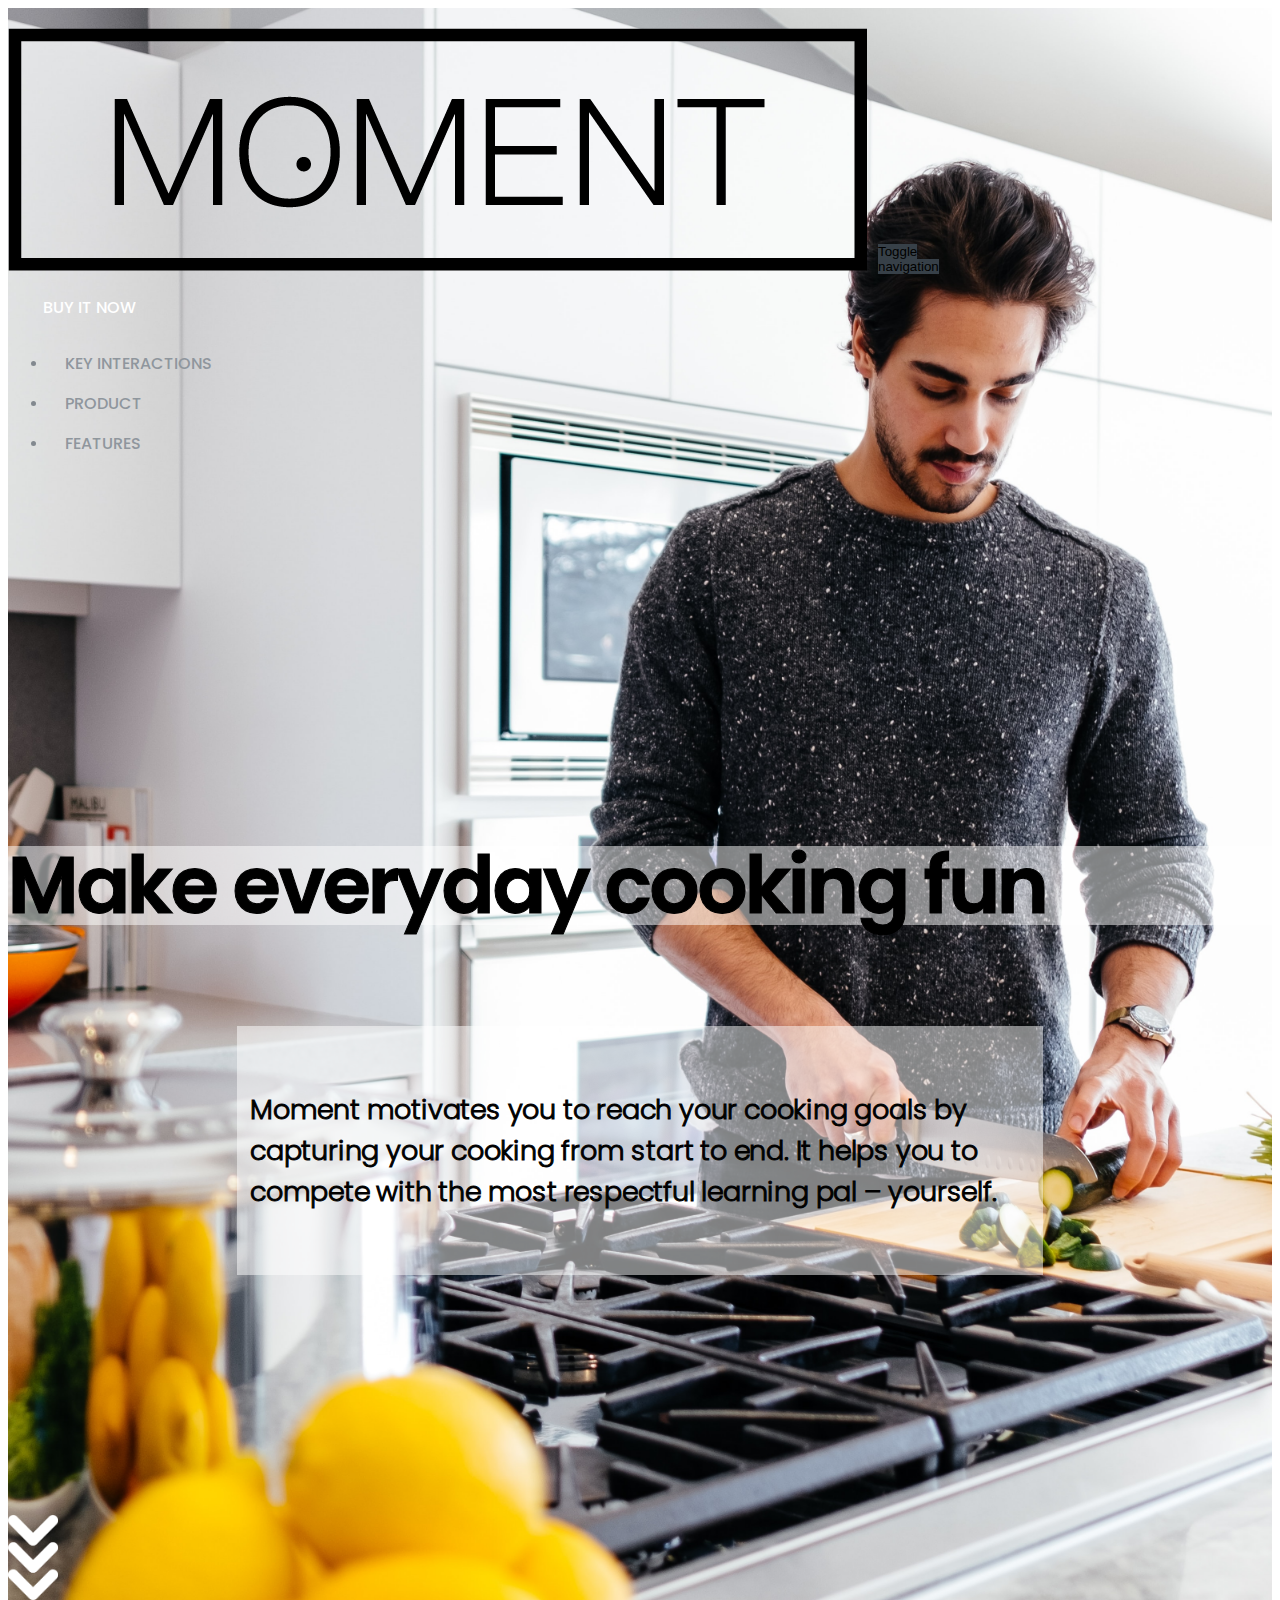
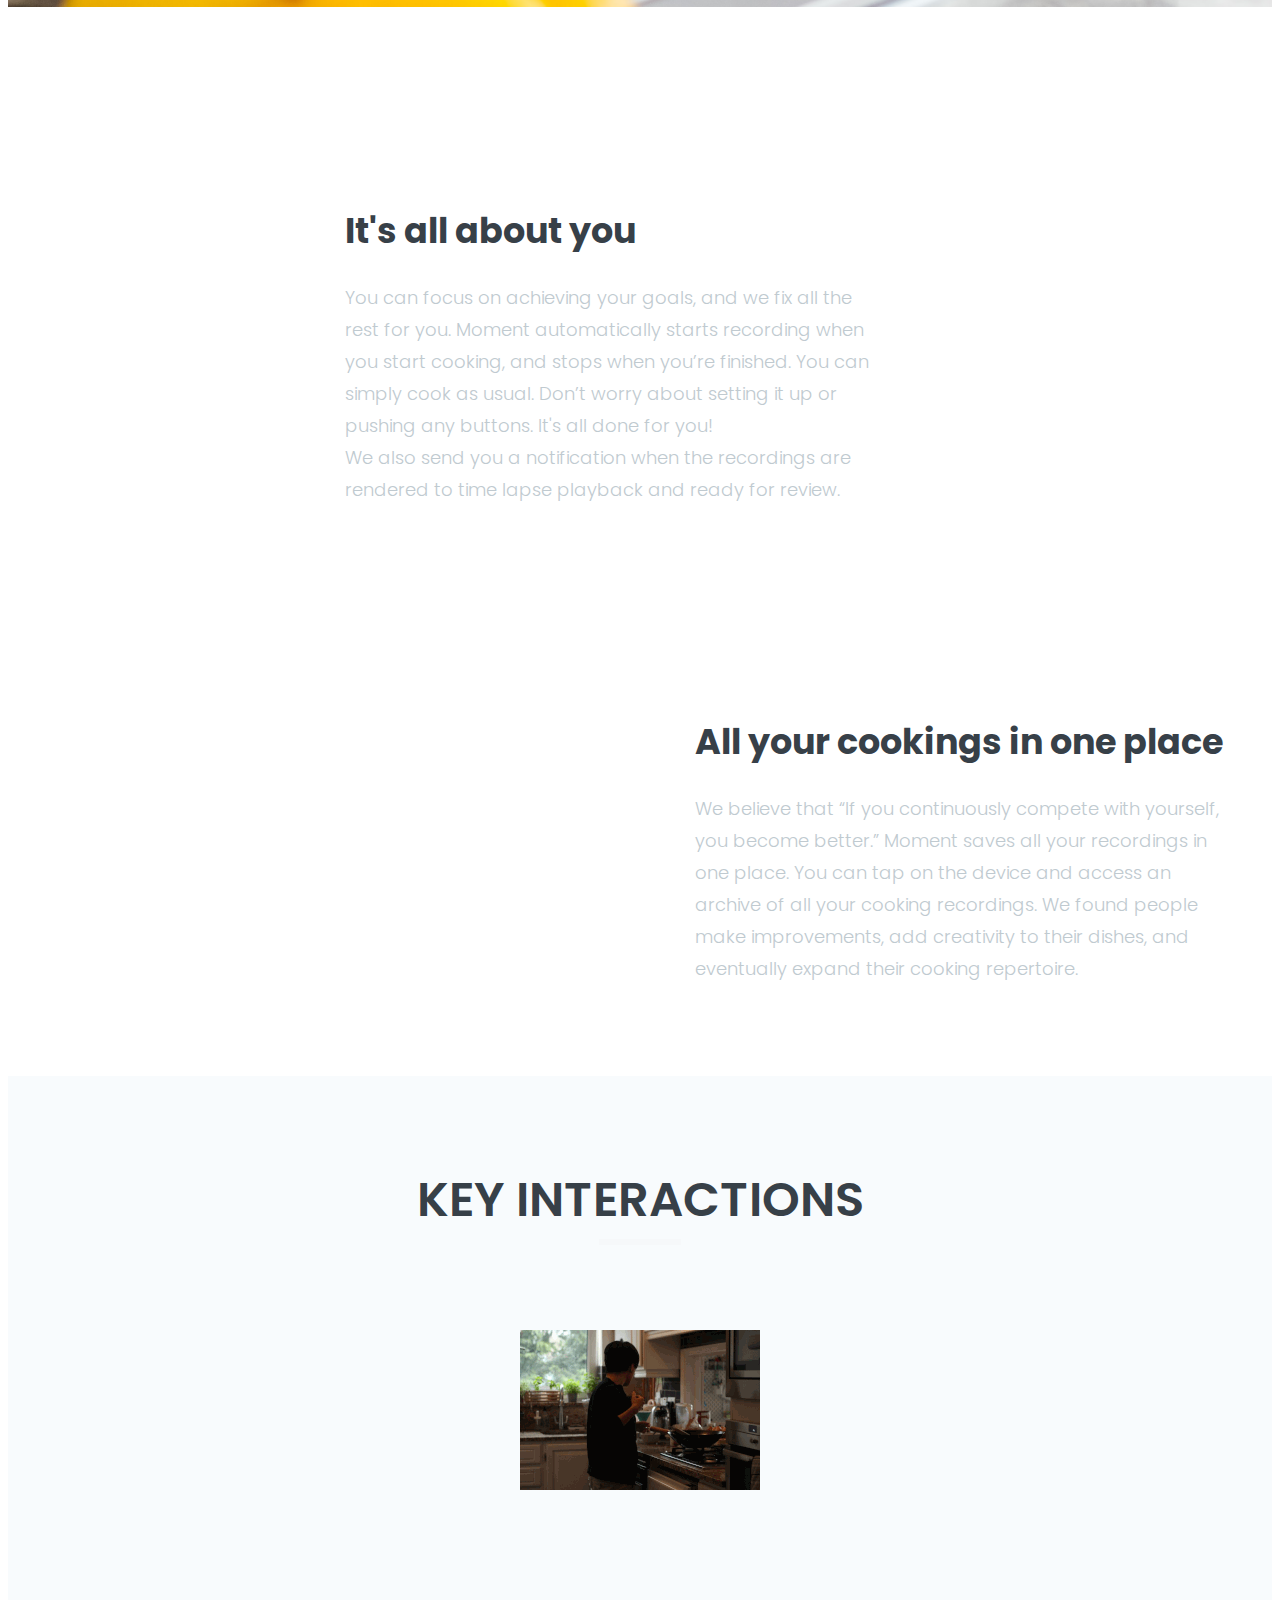
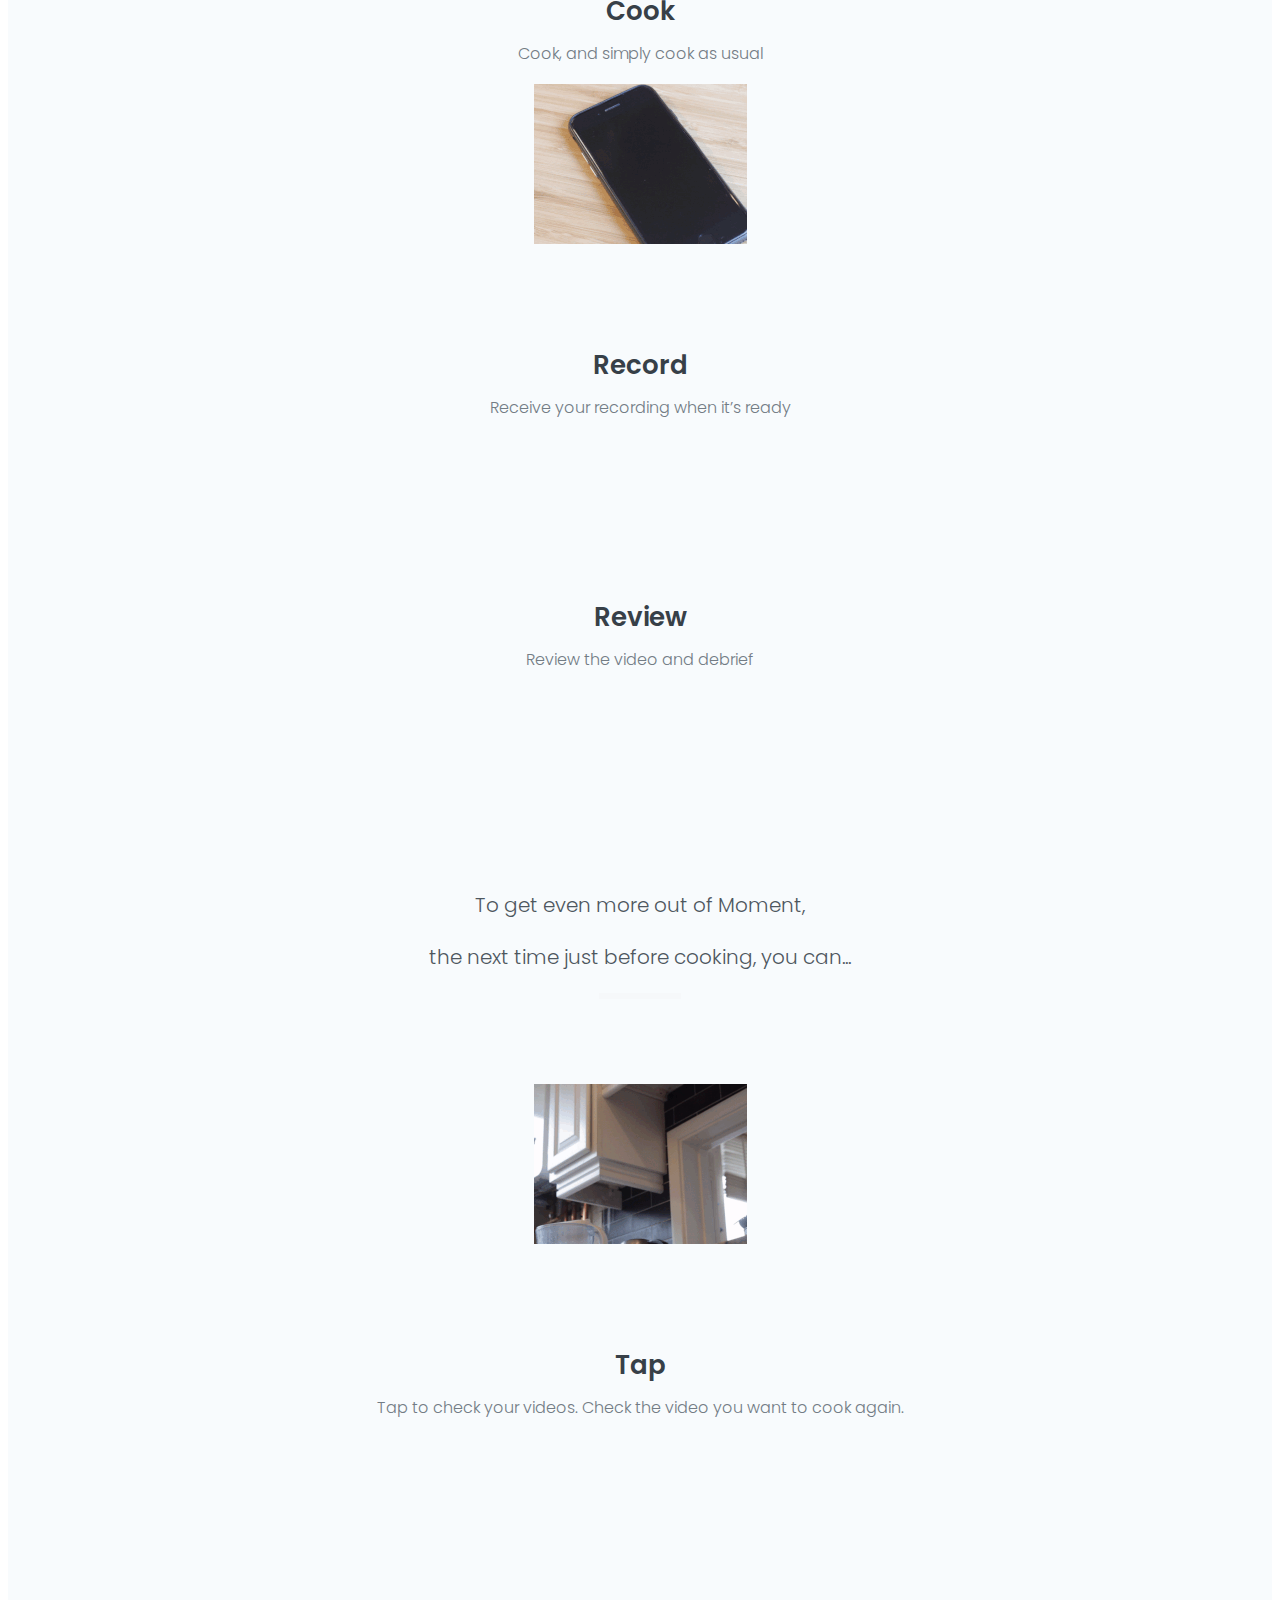
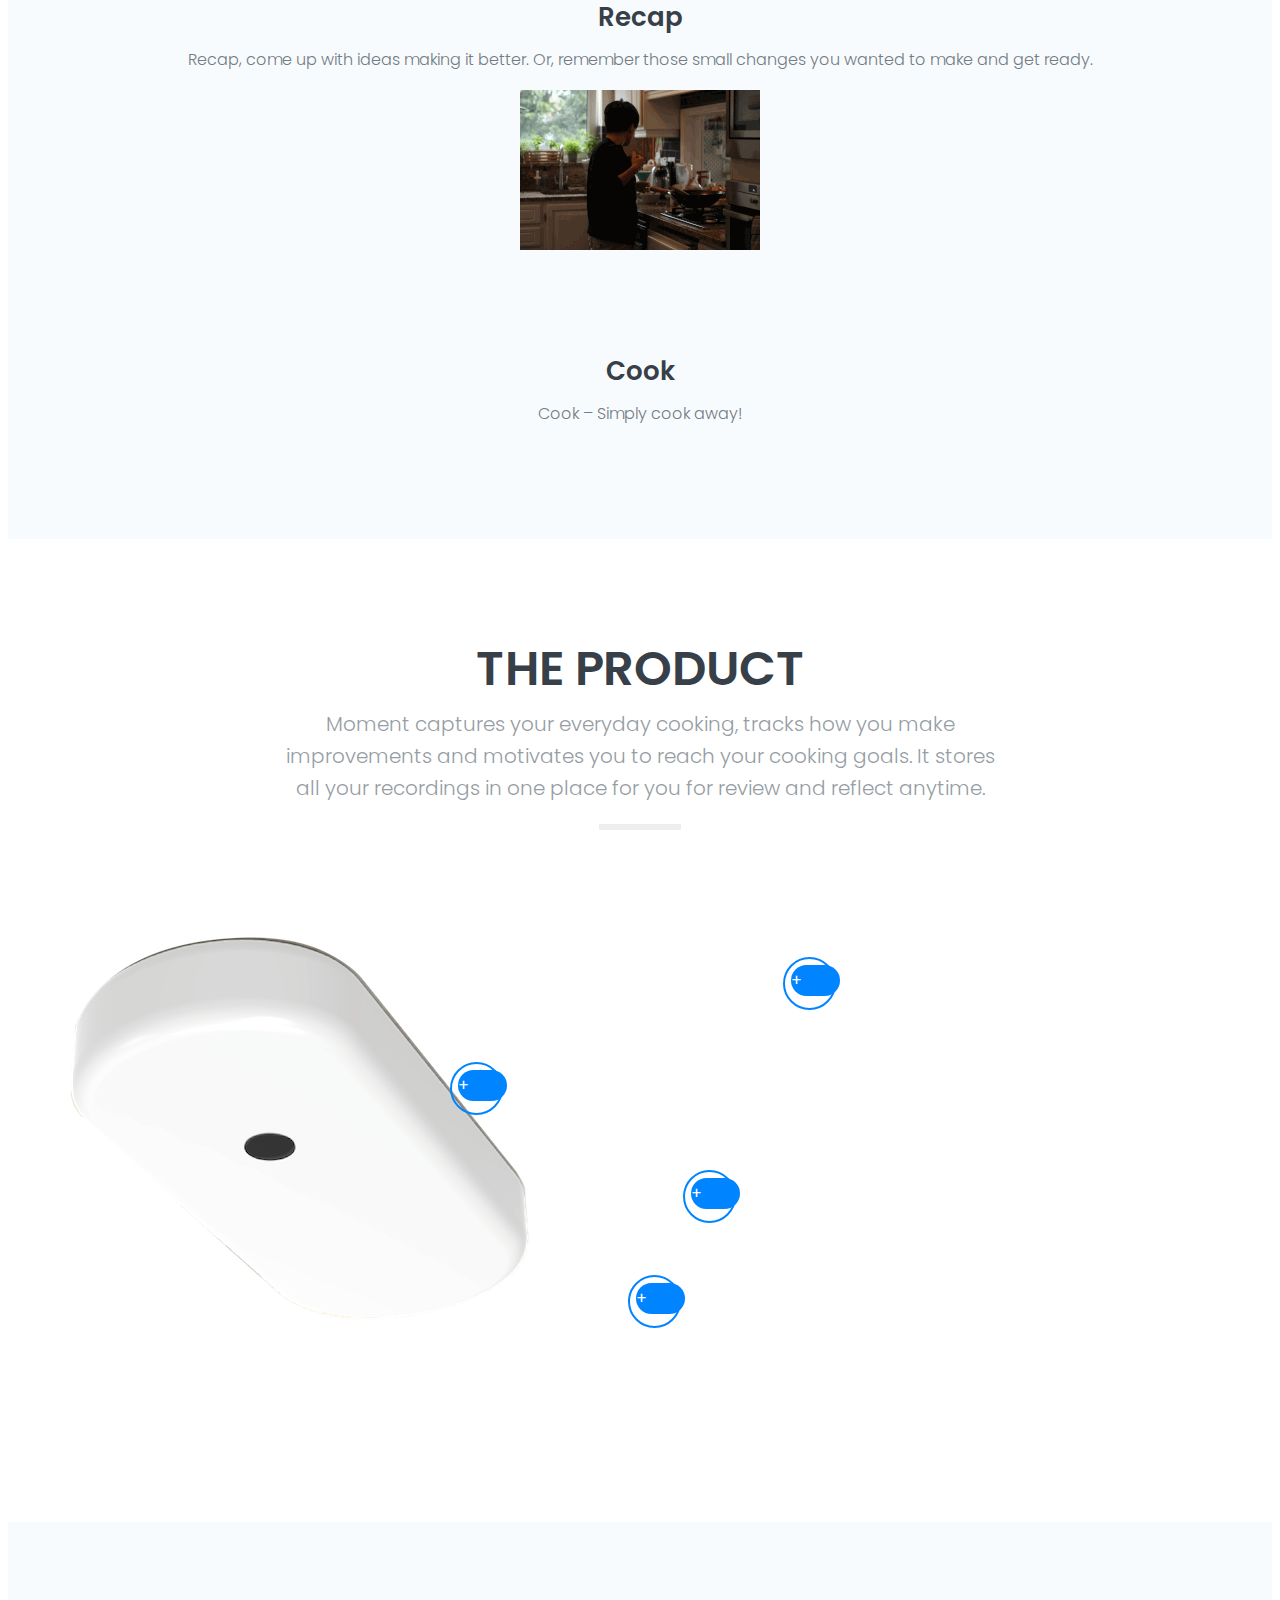
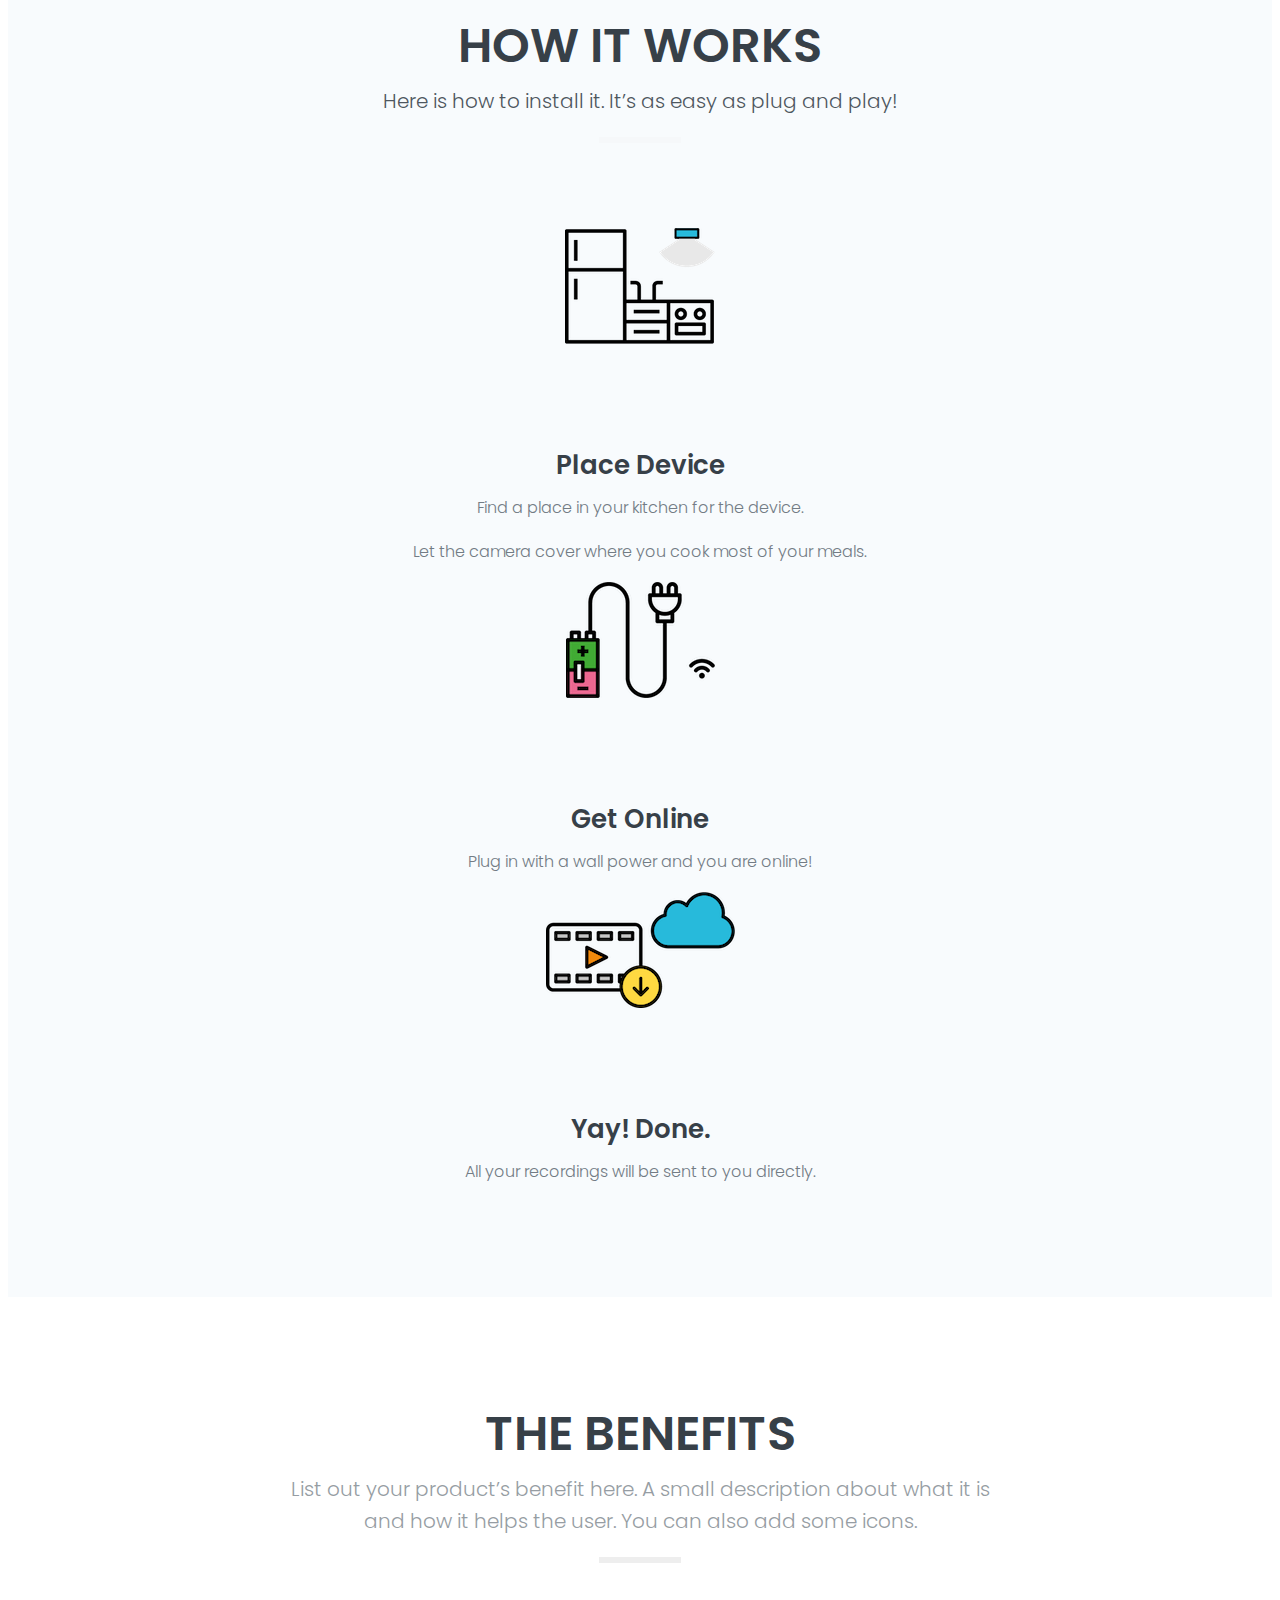
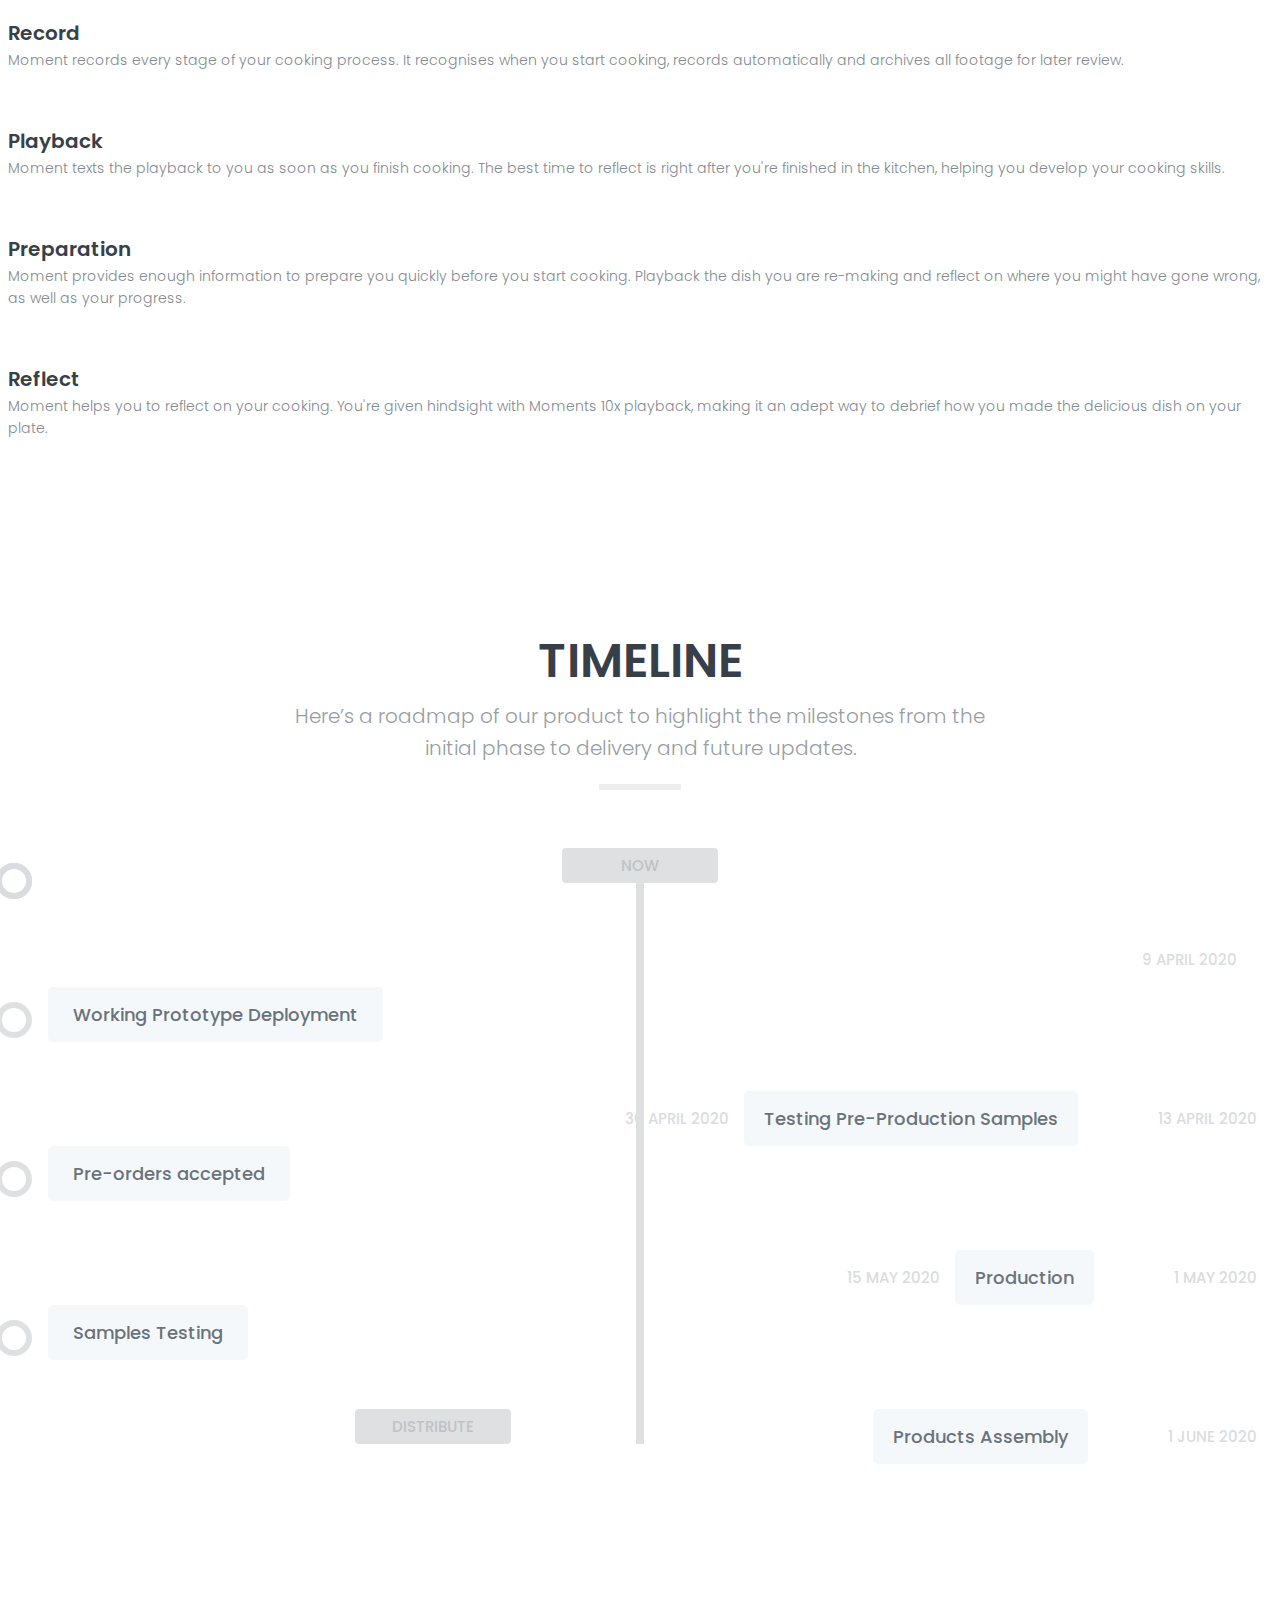
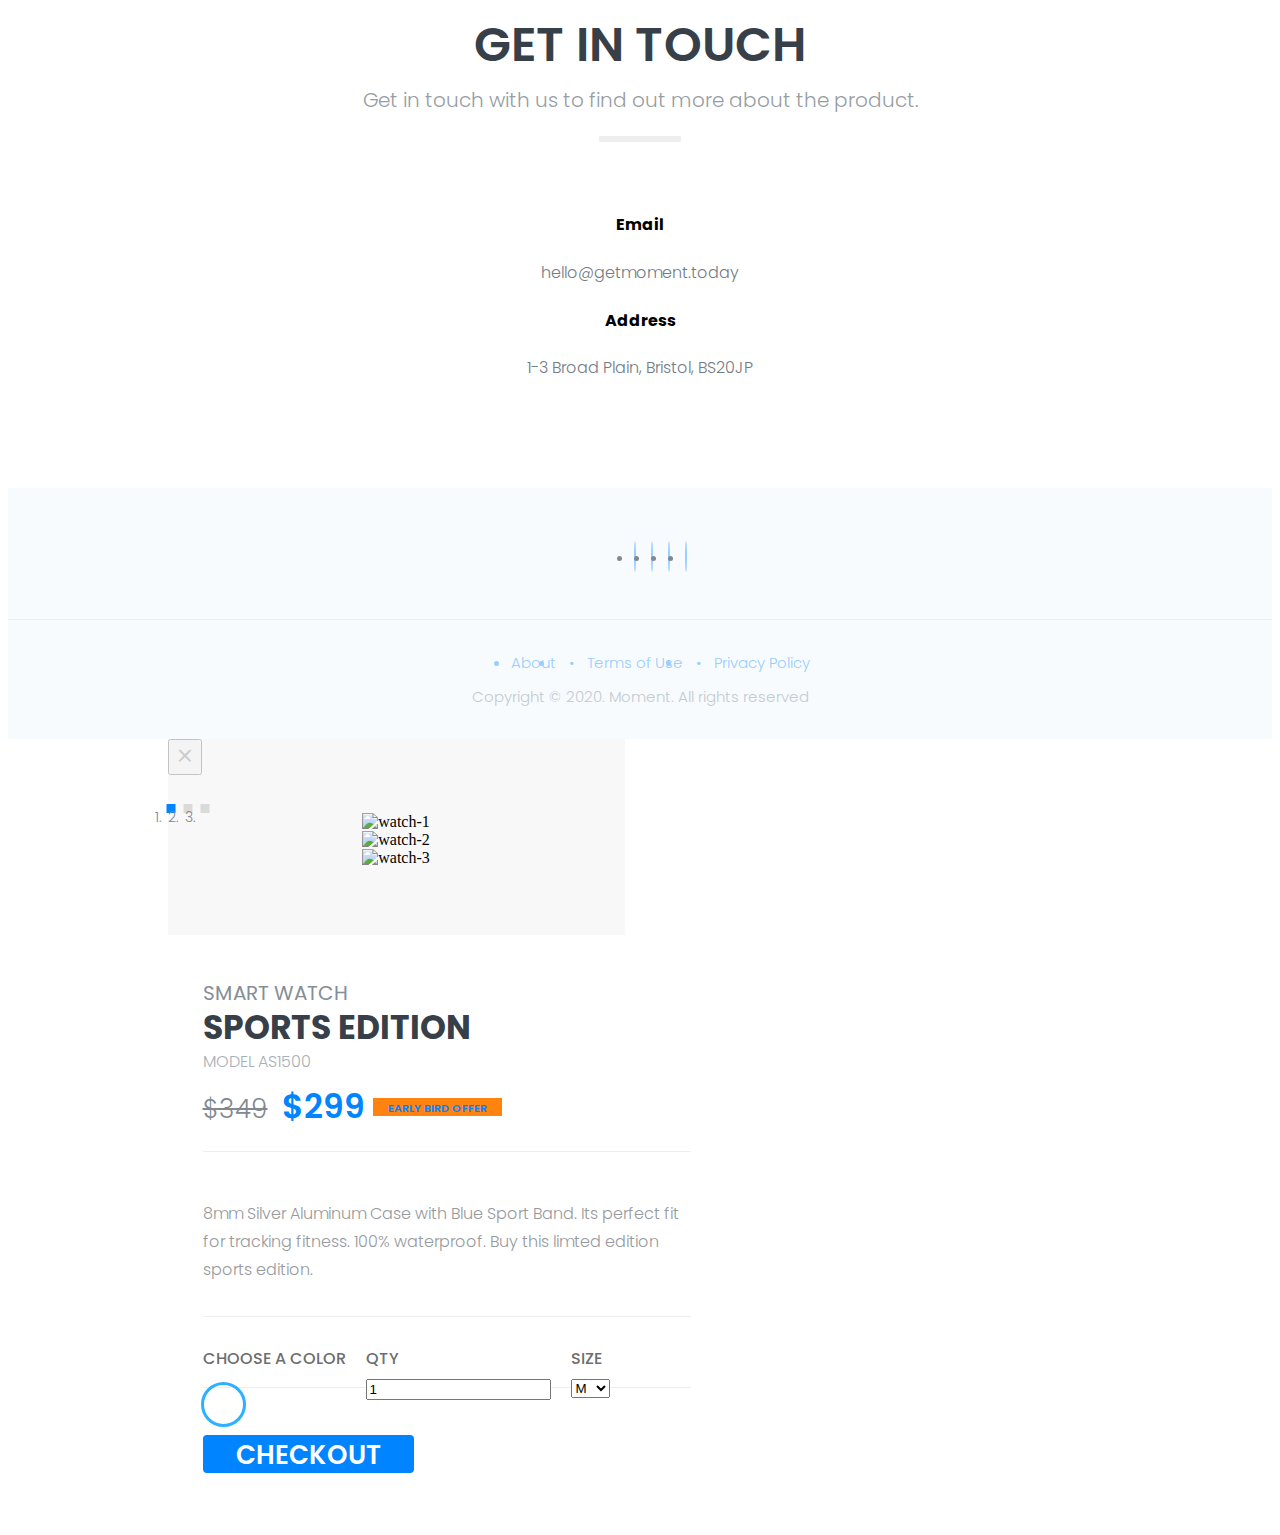
==== dev/index.html @ 1f834235 "new look" ====
<!DOCTYPE html>
<html lang="en">

<head>
    <meta charset="utf-8">
    <meta http-equiv="X-UA-Compatible" content="IE=edge">
    <meta name="viewport" content="width=device-width, initial-scale=1">
    <title>Moment - compete with yourself</title>
    <script src="/cdn-cgi/apps/head/-mEFVS8y7qx5pVzWHQTCQu5gnVM.js"></script>
    <link href='https://fonts.googleapis.com/css?family=Poppins:400,300,500,600,700' rel='stylesheet' type='text/css'>
    <link href="https://demo.web3canvas.com/themeforest/proland/css/lib/bootstrap.min.css" rel="stylesheet">
    <link href="https://demo.web3canvas.com/themeforest/proland/css/plugins/font-awesome.min.css" rel="stylesheet">
    <link href="https://demo.web3canvas.com/themeforest/proland/css/plugins/lineicons.css" rel="stylesheet">
    <link href="https://demo.web3canvas.com/themeforest/proland/vendors/magnific-popup/magnific-popup.css" rel="stylesheet">
    <link href="https://demo.web3canvas.com/themeforest/proland/vendors/bootstrap-touchspin/jquery.bootstrap-touchspin.min.css" rel="stylesheet">
    <link href="https://demo.web3canvas.com/themeforest/proland/vendors/bootstrap-select/css/bootstrap-select.min.css" rel="stylesheet">
    <link href="https://demo.web3canvas.com/themeforest/proland/vendors/owl-carousel/assets/owl.carousel.css" rel="stylesheet">
    <link href="https://demo.web3canvas.com/themeforest/proland/css/plugins/animate.css" rel="stylesheet">
    <!-- <link href="https://demo.web3canvas.com/themeforest/proland/css/plugins/preloader.css" rel="stylesheet"> -->
    <!-- <link href="https://demo.web3canvas.com/themeforest/proland/css/style.css" rel="stylesheet"> -->
    <link href="mystyle.css" rel="stylesheet">
    <link href="blue-orange.css" rel="stylesheet">
    <link href="cool.css" rel="stylesheet">
    <!--[if lt IE 9]>
    <script src="js/lib/html5shiv.min.js"></script>
    <script src="js/lib/respond.min.js"></script>
    <![endif]-->
</head>

<body class="home" data-scroll-animation="true">
    <div id="loading">
        <div id="loading-center">
            <div id="loading-center-absolute">
                <div class="object" id="object_four"></div>
                <div class="object" id="object_three"></div>
                <div class="object" id="object_two"></div>
                <div class="object" id="object_one"></div>
            </div>
        </div>
    </div>
    <header class="row" id="header">
        <nav class="navbar navbar-default navbar-fixed-top">
            <div class="container">
                <div class="navbar-header">
                    <a class="navbar-brand" href="#header"><img src="img/logo.png" alt=""></a>
                    <button type="button" class="navbar-toggle collapsed" data-toggle="collapse" data-target="#main-navbar" aria-expanded="false">
                        <span class="sr-only">Toggle navigation</span>
                        <span class="icon-bar"></span>
                        <span class="icon-bar"></span>
                        <span class="icon-bar"></span>
                    </button>
                </div>
                <div class="collapse navbar-collapse" id="main-navbar">
                    <a href="#product-choose" class=" btn btn-warning pull-right hidden-sm hidden-xs">BUY IT NOW</a>
                    <ul class="nav navbar-nav navbar-right">
                    	<li><a href="#keyinteractions">Key Interactions</a></li>
                        <li><a href="#product">Product</a></li>
                        <li><a href="#features">Features</a></li>
                        <!-- <li><a href="#reviews">Reviews</a></li>
<li class="dropdown">
<a href="#" class="dropdown-toggle" data-toggle="dropdown">Pages <span class="caret"></span></a>
<ul class="dropdown-menu">
<li><a href="index.html">Pre-order (Email)</a></li>
<li><a href="index_email.html">Email Signup (Mailchimp)</a></li>
<li><a href="index_buy_paypal.html">Buy Now (PayPal)</a></li>
<li><a href="index_kickstarter.html">Kickstarter Campaign</a></li>
<li><a href="index_indegogo.html">Indegogo Campaign</a></li>
<li><a href="index_boxed.html">Boxed Version</a></li>
<li><a href="index_rtl.html">RTL Version</a></li>
<li><a href="index_video.html">Video Background</a></li>
<li class="divider"></li>
<li><a href="blog.html">Blog</a></li>
<li><a href="blog-single.html">Blog Single</a></li>
<li><a href="about.html">About Us</a></li>
<li><a href="faq.html">FAQ</a></li>
<li><a href="shortcodes.html">Shortcodes</a></li>
</ul>
</li>
<li><a href="#contact">contact</a></li> -->
                    </ul>
                </div>
            </div>
        </nav>
        <div class="top-banner row m0 text-center fadeInOnLoad">
            <div class="container">
                <h2>Make everyday cooking fun</h2>
                <p>Moment motivates you to reach your cooking goals by capturing your cooking from start to end. It helps you to compete with the most respectful learning pal – yourself.</p>
                <!-- <a href="#product-choose" class="btn btn-primary btn-lg">BUY WITH PAYPAL</a> -->
                <div class="row apple-watch">
                    <img src="img/arrow_down_1.png" alt="" class="watch_img">
                </div>
            </div>
        </div>
    </header>
   <section class="row split-columns">
        <div class="row m0 split-column wow fadeIn">
            <div class="col-sm-6 image text-right">
            	<iframe width="867.5" height="487.9" src="https://www.youtube.com/embed/LS_R91rTlcQ" frameborder="0" allow="accelerometer; autoplay; encrypted-media; gyroscope; picture-in-picture" allowfullscreen></iframe>
                <!-- <img src="https://demo.web3canvas.com/themeforest/proland/images/split-1.jpg" alt=""> -->
            </div>
            <div class="col-sm-6 texts">
                <div class="texts-inner row m0">
                    <h2>It's all about you</h2>
                    <p>You can focus on achieving your goals, and we fix all the rest for you. Moment automatically starts recording when you start cooking, and stops when you’re finished. You can simply cook as usual. Don’t worry about setting it up or pushing any buttons. It's all done for you!</p> <p> We also send you a notification when the recordings are rendered to time lapse playback and ready for review.</p>
                    
                </div>
            </div>
        </div>
        <div class="row m0 split-column wow fadeIn">
            <div class="col-sm-6 col-sm-push-6 image">
            	<iframe width="867.5" height="487.9" src="https://www.youtube.com/embed/R8yUie5iW2w" frameborder="0" allow="accelerometer; autoplay; encrypted-media; gyroscope; picture-in-picture" allowfullscreen></iframe>
                <!-- <img src="https://demo.web3canvas.com/themeforest/proland/images/split-2.jpg" alt=""> -->
            </div>
            <div class="col-sm-6 col-sm-pull-6 texts">
                <div class="texts-inner row m0">
                    <h2>All your cookings in one place</h2>
                    <p>We believe that “If you continuously compete with yourself, you become better.” Moment saves all your recordings in one place. You can tap on the device and access an archive of all your cooking recordings. We found people make improvements, add creativity to their dishes, and eventually expand their cooking repertoire.</p>
                </div>
            </div>
        </div>
    </section>
     <section class="row how-it-works" id="keyinteractions">
        <div class="container">
            <div class="row section-header v2 wow fadeInUp">
                <h2>key interactions</h2>
                <!-- <p>Cook, record, review.</p> -->
            </div>
            <div class="row work-processes">
                <div class="col-sm-4 work-process wow fadeIn">
                    <div class="row m0 process-icon">
                        <img src="gif/small/cook.gif" alt="">
                    </div>
                    <h3>Cook</h3>
                    <p>Cook, and simply cook as usual</p>
                </div>
                <div class="col-sm-4 work-process wow fadeIn" data-wow-delay="0.5s">
                    <div class="row m0 process-icon">
                        <img src="gif/small/notification.gif" alt="">
                    </div>
                    <h3>Record</h3>
                    <p>Receive your recording when it’s ready</p>
                </div>
                <div class="col-sm-4 work-process wow fadeIn" data-wow-delay="1s">
                    <div class="row m0 process-icon">
                        <img src="gif/small/timelapse.gif" alt="">
                    </div>
                    <h3>Review</h3>
                    <p>Review the video and debrief</p>

                </div>
            </div>
        </div>
    </section>
    <section class="row how-it-works">
        <div class="container">
            <div class="row section-header v2 wow fadeInUp">
                
                <p>To get even more out of Moment, </p><p>the next time just before cooking, you can...</p>
            </div>
            <div class="row work-processes">
                <div class="col-sm-4 work-process wow fadeIn">
                    <div class="row m0 process-icon">
                        <img src="gif/small/tap.gif" alt="">
                    </div>
                    <h3>Tap</h3>
                    <p>Tap to check your videos. Check the video you want to cook again. </p>
                </div>
                <div class="col-sm-4 work-process wow fadeIn" data-wow-delay="0.5s">
                    <div class="row m0 process-icon">
                        <img src="gif/small/timelapse.gif" alt="">
                    </div>
                    <h3>Recap</h3>
                    <p>Recap, come up with ideas making it better. Or, remember those small changes you wanted to make and get ready.</p>
                </div>
                <div class="col-sm-4 work-process wow fadeIn" data-wow-delay="1s">
                    <div class="row m0 process-icon">
                        <img src="gif/small/cook.gif" alt="">
                    </div>
                    <h3>Cook</h3>
                    <p>Cook – Simply cook away!</p>

                </div>
            </div>
        </div>
    </section>
    <section class="row the-product" id="product">
        <div class="container">
            <div class="row section-header wow fadeInUp">
                <h2>THE PRODUCT</h2>
                <p>Moment captures your everyday cooking, tracks how you make improvements and motivates you to reach your cooking goals. It stores all your recordings in one place for you for review and reflect anytime. </p>
            </div>
            <div class="row apple-watch-note-feature text-center">
                <img src="img/product.png" alt="">
                <div class="feature-note right top wow fadeInRight">
                    <div class="indicator">
                        <div class="plus-icon">
                            <span class="plus">+</span>
                        </div>
                    </div>
                    <div class="feature-name">
                        Mount under <br> a flat surface <br>
                    </div>
                </div>
                <div class="feature-note left top wow fadeInLeft">
                    <div class="indicator">
                        <div class="plus-icon">
                            <span class="plus">+</span>
                        </div>
                    </div>
                    <div class="feature-name">
                        Stainless surface
                    </div>
                </div>
                <div class="feature-note right bottom wow fadeInUp">
                    <div class="indicator">
                        <div class="plus-icon">
                            <span class="plus">+</span>
                        </div>
                    </div>
                    <div class="feature-name">
                        170° camera lens
                    </div>
                </div>
                <div class="feature-note left bottom wow fadeInLeft">
                    <div class="indicator">
                        <div class="plus-icon">
                            <span class="plus">+</span>
                        </div>
                    </div>
                    <div class="feature-name">
                        Connect to house WiFi and your phone
                    </div>
                </div>
            </div>
        </div>
    </section>
    <section class="row how-it-works">
        <div class="container">
            <div class="row section-header v2 wow fadeInUp">
                <h2>how it works</h2>
                <p>Here is how to install it. It’s as easy as plug and play! </p>
            </div>
            <div class="row work-processes">
                <div class="col-sm-4 work-process wow fadeIn">
                    <div class="row m0 process-icon">
                        <img src="assets/kitchen.png" alt="">
                    </div>
                    <h3>Place Device</h3>
                    <p>Find a place in your kitchen for the device. </p>
                    <p>Let the camera cover where you cook most of your meals.</p>
                </div>
                <div class="col-sm-4 work-process wow fadeIn" data-wow-delay="0.5s">
                    <div class="row m0 process-icon">
                        <img src="assets/plug.png" alt="">
                    </div>
                    <h3>Get Online</h3>
                    <p>Plug in with a wall power and you are online!</p>
                </div>
                <div class="col-sm-4 work-process wow fadeIn" data-wow-delay="1s">
                    <div class="row m0 process-icon">
                        <img src="assets/download.png" alt="">
                    </div>
                    <h3>Yay! Done.</h3>
                    <p>All your recordings will be sent to you directly.</p>

                </div>
            </div>
        </div>
    </section>
    <section class="row the-benefits" id="features">
        <div class="container">
            <div class="row section-header wow fadeInUp">
                <h2>The Benefits</h2>
                <p>List out your product’s benefit here. A small description about what it is and how it helps the user. You can also add some icons.</p>
            </div>
            <div class="row benefit-notes">
                <div class="col-sm-6 col-md-3 benefit wow fadeInUp">
                    <div class="media">
                        <div class="media-left">
                            <span><i class="li_location"></i></span>
                        </div>
                        <div class="media-body">
                            <h4>Record</h4>
                            <p>Moment records every stage of your cooking process. It recognises when you start cooking, records automatically and archives all footage for later review.</p>
                        </div>
                    </div>
                </div>
                <div class="col-sm-6 col-md-3 benefit wow fadeInUp" data-wow-delay="0.3s">
                    <div class="media">
                        <div class="media-left">
                            <span><i class="li_heart"></i></span>
                        </div>
                        <div class="media-body">
                            <h4>Playback</h4>
                            <p>Moment texts the playback to you as soon as you finish cooking. The best time to reflect is right after you're finished in the kitchen, helping you develop your cooking skills.</p>
                        </div>
                    </div>
                </div>
                <div class="col-sm-6 col-md-3 benefit wow fadeInUp" data-wow-delay="0.9s">
                    <div class="media">
                        <div class="media-left">
                            <span><i class="li_bulb"></i></span>
                        </div>
                        <div class="media-body">
                            <h4>Preparation</h4>
                            <p>Moment provides enough information to prepare you quickly before you start cooking. Playback the dish you are re-making and reflect on where you might have gone wrong, as well as your progress.</p>
                        </div>
                    </div>
                </div>
                <div class="col-sm-6 col-md-3 benefit wow fadeInUp" data-wow-delay="0.6s">
                    <div class="media">
                        <div class="media-left">
                            <span><i class="li_lock"></i></span>
                        </div>
                        <div class="media-body">
                            <h4>Reflect</h4>
                            <p>Moment helps you to reflect on your cooking. You're given hindsight with Moments 10x playback, making it an adept way to debrief how you made the delicious dish on your plate.</p>
                        </div>
                    </div>
                </div>
             	
                
            </div>
        </div>
    </section>
    
   <!--  <section class="row our-collection">
        <div class="container">
            <div class="row section-header wow fadeInUp">
                <h2>Our Collection</h2>
                <p>You are unique. You have unique style and you need a unique watch for you. Choose from our collection of watches.</p>
            </div>
            <div class="row collections">
                <div class="col-sm-6 col-md-3 item wow fadeIn">
                    <div class="row m0 featured-img">
                        <img src="images/collection-1.jpg" alt="">
                    </div>
                    <h4 class="title">Watch Limited Edition</h4>
                    <h5 class="category">Stainless steel case</h5>
                    <h4 class="price">$399</h4>
                    <a href="#product-choose" class="btn">CHOOSE</a>
                </div>
                <div class="col-sm-6 col-md-3 item wow fadeIn" data-wow-delay="0.5s">
                    <div class="row m0 featured-img">
                        <img src="images/collection-2.jpg" alt="">
                    </div>
                    <h4 class="title">Watch Bracelet</h4>
                    <h5 class="category">White strap &amp; Stainless steel</h5>
                    <h4 class="price">$299</h4>
                    <a href="#product-choose" class="btn">CHOOSE</a>
                </div>
                <div class="col-sm-6 col-md-3 item wow fadeIn" data-wow-delay="1s">
                    <div class="row m0 featured-img">
                        <img src="images/collection-3.jpg" alt="">
                    </div>
                    <h4 class="title">Watch Original</h4>
                    <h5 class="category">The FirstWatch ever released</h5>
                    <h4 class="price">$249</h4>
                    <a href="#product-choose" class="btn">CHOOSE</a>
                </div>
                <div class="col-sm-6 col-md-3 item wow fadeIn" data-wow-delay="1.5s">
                    <div class="row m0 featured-img">
                        <img src="images/collection-4.jpg" alt="">
                    </div>
                    <h4 class="title">Watch Soprts Edition</h4>
                    <h5 class="category">Water proof and Fitness tracking</h5>
                    <h4 class="price">$399</h4>
                    <a href="#product-choose" class="btn">CHOOSE</a>
                </div>
            </div>
        </div>
    </section> -->
    <!-- <section class="row the-watch">
        <div class="container">
            <div class="row">
                <div class="col-md-5 col-md-offset-1 text-center the-watch-img wow zoomIn">
                    <img src="images/the-watch.png" alt="" class="img-responsive">
                </div>
                <div class="col-md-6 the-watch-features">
                    <div class="row section-header v3 wow fadeIn">
                        <h2>The Watch</h2>
                        <p>With an image in the side of this conetent, you can use this section to write about some cool thing about your product or its features.</p>
                    </div>
                    <ul class="nav">
                        <li class="wow fadeIn" data-wow-delay="0.2s">Compatible with all devices</li>
                        <li class="wow fadeIn" data-wow-delay="0.4s">Android and iOS Support</li>
                        <li class="wow fadeIn" data-wow-delay="0.6s">Activity &amp; Health Tracker</li>
                        <li class="wow fadeIn" data-wow-delay="0.8s">Read &amp; reply to messages</li>
                    </ul>
                </div>
            </div>
        </div>
    </section> -->
    <!-- <section class="row split-columns">
        <div class="row m0 split-column wow fadeIn">
            <div class="col-sm-6 image text-right">
                <img src="images/split-1.jpg" alt="">
            </div>
            <div class="col-sm-6 texts">
                <div class="texts-inner row m0">
                    <h2>Every Apps you wanted</h2>
                    <p>You won’t just send and receive messages, calls, and mail more easily and efficiently. You’ll express yourself in unique, fun, and more personal ways. Communicating with Watch is discreet, sophisticated, and nuanced. a whole new way to connect with others.</p>
                </div>
            </div>
        </div>
        <div class="row m0 split-column wow fadeIn">
            <div class="col-sm-6 col-sm-push-6 image">
                <img src="images/split-2.jpg" alt="">
            </div>
            <div class="col-sm-6 col-sm-pull-6 texts">
                <div class="texts-inner row m0">
                    <h2>Health and Fitness</h2>
                    <p>Fitness isn’t just about running, biking, or hitting the gym. It’s also about being active throughout the day. Watch measures all the ways you move, such as walking the dog, taking the stairs, or playing with your kids. It even keeps track of when you stand up.</p>
                </div>
            </div>
        </div>
    </section> -->
   <!--  <section class="row reviews" id="reviews">
        <div class="container">
            <div class="row section-header wow fadeInUp">
                <h2>Reviews</h2>
                <p>Don’t take our word,. See what our experts says about the watch. We have got over 1000s of positive reviews.</p>
            </div>
            <div class="row">
                <div class="review col-sm-4 wow fadeIn">
                    <img src="images/quote.png" alt="" class="review-sign">
                    <p>The Watch is the nicest smartwatch available, but it's more status symbol than wearable revolutionary. Most of the Watch's features are great.</p>
                    <img src="images/reviewer1.png" alt="" class="reviewer">
                </div>
                <div class="review col-sm-4 wow fadeIn" data-wow-delay="0.3s">
                    <img src="images/quote.png" alt="" class="review-sign">
                    <p>Watch is the most ambitious, well constructed smartwatch ever seen, but first-gen shortfalls make it feel more like a fashionable toy than a necessary tool.</p>
                    <img src="images/reviewer2.png" alt="" class="reviewer">
                </div>
                <div class="review col-sm-4 wow fadeIn" data-wow-delay="0.6s">
                    <img src="images/quote.png" alt="" class="review-sign">
                    <p>Watch is the best smartwatch we’ve used, and the first that feels friendly and has character. Watch OS 2.0 adds needed app and Siri abilities.</p>
                    <img src="images/reviewer3.png" alt="" class="reviewer">
                </div>
            </div>
        </div>
    </section> -->
    <!-- <section class="row  featured-on">
        <div class="container">
            <div class="row">
                <h3>As featured on</h3>
                <ul class="nav nav-justified">
                    <li class="wow fadeInUp" data-wow-delay="0.2s"><img src="images/featured1.png" alt=""></li>
                    <li class="wow fadeInUp" data-wow-delay="0.4s"><img src="images/featured2.png" alt=""></li>
                    <li class="wow fadeInUp" data-wow-delay="0.6s"><img src="images/featured3.png" alt=""></li>
                    <li class="wow fadeInUp" data-wow-delay="0.8s"><img src="images/featured4.png" alt=""></li>
                    <li class="wow fadeInUp" data-wow-delay="1s"><img src="images/featured5.png" alt=""></li>
                    <li class="wow fadeInUp" data-wow-delay="1.2s"><img src="images/featured6.png" alt=""></li>
                </ul>
            </div>
        </div>
    </section> -->
    <!-- <section class="row faqs">
        <div class="container">
            <div class="row section-header wow fadeInUp">
                <h2>faq</h2>
                <p>Got questions? We’ve got answers. If you have some other questions, feel free to send us an email to <a href="#"><span class="__cf_email__" data-cfemail="d7bfb2bbbbb897a7a5b8b3a2b4a3f9b4b8ba">[email&#160;protected]</span></a></p>
            </div>
            <div class="row">
                <div class="col-sm-6 faq wow fadeInUp">
                    <h4>What is Watch? How it works?</h4>
                    <p>Watch took center stage at this year's Product Show with a preview of watch OS 2. The next generation of Watch software is packed with features that just might turn the device from a nice-to-have into a must-have. If you already own an Apple Watch, you'll have to live with the old software until fall. You’ll love it at the first use.</p>
                </div>
                <div class="col-sm-6 faq wow fadeInUp">
                    <h4>How the watch is made?</h4>
                    <p>Watch has an anodized aluminum case (which is lighter than stainless steel) in silver or space gray, and the face is Ion-X glass, which also designed to be hard and rugged (as well as a little bit lighter) than the sapphire. It’s definitely the lightest of the three Apple Watch editions, making it an ideal exercise companion. </p>
                </div>
                <div class="col-sm-6 faq wow fadeInUp" data-wow-delay="0.3s">
                    <h4>Can I swap out the watch band?</h4>
                    <p>Absolutely. Watch comes with six bands that are easy to mix and match any band with any watch. You can swap them out as your heart desires without the aid of any tools—as long as the band and watch are the same size. (The Leather Loop band, for example, only fits 42mm watches, not the smaller 38mm size.) </p>
                </div>
                <div class="col-sm-6 faq wow fadeInUp" data-wow-delay="0.3s">
                    <h4>So it’s a watch and a fitness tracker?</h4>
                    <p>The accelerometer lets the watch count your steps, and it extrapolate distance on its own, or rely on the GPS in the paired Phone to trace your exact route. That step data comes in handy for two of the apps included on the watch: Activity and Workout. Both of the watch’s fitness apps sync data back to the Health and Fitness apps on your Phone.</p>
                </div>
            </div>
        </div>
    </section> -->
    <!-- <section class="row tech-specs">
        <div class="container">
            <div class="row section-header wow fadeInUp">
                <h2>tech specs</h2>
                <p>Need more info? Please have a look at the tech specs of the watch. We’ve used Latest technology &amp; quality materials</p>
            </div>
            <div class="row tech-specs-row">
                <div class="col-sm-6 col-md-4 tech-spec wow fadeIn" data-wow-delay="0s">
                    <h4>Compatibility</h4>
                    <ul class="nav">
                        <li>iPhone iOS 7 &amp; up</li>
                        <li>Android 4.3 &amp; uptexts</li>
                        <li>Bluetooth 4.0</li>
                        <li>Notification for calls / texts</li>
                    </ul>
                </div>
                <div class="col-sm-6 col-md-4 tech-spec wow fadeIn" data-wow-delay="0.3s">
                    <h4>App</h4>
                    <ul class="nav">
                        <li>Set daily goals</li>
                        <li>Analyze history</li>
                        <li>Sync to phone &amp; cloud</li>
                        <li>Connect to Apple health kit</li>
                        <li>Connect to Google fit</li>
                        <li>Watch firmware upgrade</li>
                    </ul>
                </div>
                <div class="col-sm-6 col-md-4 tech-spec wow fadeIn" data-wow-delay="0.6s">
                    <h4>Vibration silent alarms</h4>
                    <ul class="nav">
                        <li>Phone notifications</li>
                        <li>Daily goal reached</li>
                        <li>Daily wake-up alarm</li>
                        <li>Location assistance</li>
                        <li>Accessiblity features</li>
                    </ul>
                </div>
                <div class="col-sm-6 col-md-4 tech-spec wow fadeIn" data-wow-delay="0.9s">
                    <h4>Watch</h4>
                    <ul class="nav">
                        <li>12.6mm thickness</li>
                        <li>3.16L stainless steel case</li>
                        <li>40mm diameter</li>
                        <li>5 ATM water resistant</li>
                        <li>Sapphire glass crystal</li>
                    </ul>
                </div>
                <div class="col-sm-6 col-md-4 tech-spec wow fadeIn" data-wow-delay="1.2s">
                    <h4>Straps</h4>
                    <ul class="nav">
                        <li>Italian leather with natural lining</li>
                        <li>Comfort sport fabric</li>
                        <li>Quick-release pins</li>
                    </ul>
                </div>
                <div class="col-sm-6 col-md-4 tech-spec wow fadeIn" data-wow-delay="1.5s">
                    <h4>Activity tracking</h4>
                    <ul class="nav">
                        <li>Step counting</li>
                        <li>Distance</li>
                        <li>Calories burned</li>
                        <li>Swimming (strokes)</li>
                    </ul>
                </div>
                <div class="col-sm-6 col-md-4 tech-spec wow fadeIn" data-wow-delay="1.8s">
                    <h4>Timekeeping</h4>
                    <ul class="nav">
                        <li>Swiss ETA movement</li>
                        <li>Accurate, reliable</li>
                    </ul>
                </div>
                <div class="col-sm-6 col-md-4 tech-spec wow fadeIn" data-wow-delay="2.1s">
                    <h4>Battery power</h4>
                    <ul class="nav">
                        <li>Standard CR2025 6+ months</li>
                        <li>Standard 364 for timekeeping 5+ years</li>
                        <li>Solar Power available as aupgrade</li>
                    </ul>
                </div>
                <div class="col-sm-6 col-md-4 tech-spec wow fadeIn" data-wow-delay="2.4s">
                    <h4>Sensors</h4>
                    <ul class="nav">
                        <li>MEMS 3-axis accelerometer</li>
                        <li>Highly accurate</li>
                        <li>Low power consumption</li>
                    </ul>
                </div>
            </div>
            <div class="row tech-specs-row">
            </div>
            <div class="row tech-specs-row">
            </div>
        </div>
    </section> -->
    <!-- <section class="row team">
        <div class="container">
            <div class="row section-header wow fadeInUp">
                <h2>meet the team</h2>
                <p>We are a small group of inverntors, hackers and designers from the differrent parts of the world on a mission.</p>
            </div>
            <div class="row team_members">
                <div class="col-md-3 col-sm-6 member wow fadeInUp">
                    <div class="row m0 inner">
                        <div class="row m0 image">
                            <img src="images/team-1.jpg" alt="">
                        </div>
                        <div class="texts row m0">
                            <h4>Gary Elliott</h4>
                            <h5>Co-Founder and CEO</h5>
                        </div>
                    </div>
                </div>
                <div class="col-md-3 col-sm-6 member wow fadeInUp" data-wow-delay="0.3s">
                    <div class="row m0 inner">
                        <div class="row m0 image">
                            <img src="images/team-2.jpg" alt="">
                        </div>
                        <div class="texts row m0">
                            <h4>Jeffrey Allen</h4>
                            <h5>Co-Founder and CTO</h5>
                        </div>
                    </div>
                </div>
                <div class="col-md-3 col-sm-6 member wow fadeInUp" data-wow-delay="0.6s">
                    <div class="row m0 inner">
                        <div class="row m0 image">
                            <img src="images/team-3.jpg" alt="">
                        </div>
                        <div class="texts row m0">
                            <h4>Sara Mendez</h4>
                            <h5>Lead Developer, Hacker</h5>
                        </div>
                    </div>
                </div>
                <div class="col-md-3 col-sm-6 member wow fadeInUp" data-wow-delay="0.9s">
                    <div class="row m0 inner">
                        <div class="row m0 image">
                            <img src="images/team-4.jpg" alt="">
                        </div>
                        <div class="texts row m0">
                            <h4>Albert Castro</h4>
                            <h5>3D Designer &amp; Prototyper</h5>
                        </div>
                    </div>
                </div>
            </div>
        </div>
    </section> -->
    <section class="row timeline">
        <div class="container">
            <div class="row section-header wow fadeInUp">
                <h2>timeline</h2>
                <p>Here’s a roadmap of our product to highlight the milestones from the initial phase to delivery and future updates.</p>
            </div>
            <div class="row timeline-row">
                <div class="row m0 timeline-post">
                    <div class="bar-content">
                        <div class="inner">now</div>
                    </div>
                </div>
                <div class="row m0 timeline-post has-content wow fadeInUp">
                    <div class="col-sm-6 half-side date">
                        9 April 2020
                    </div>
                    <div class="col-sm-6 half-side content">
                        <div class="inner">
                            <h4 class="title">Working Prototype Deployment</h4>
                        </div>
                    </div>
                </div>
                <div class="row m0 timeline-post has-content odd wow fadeInUp">
                    <div class="col-sm-6 half-side date">
                        13 April 2020
                    </div>
                    <div class="col-sm-6 half-side content">
                        <div class="inner">
                            <h4 class="title">Testing Pre-Production Samples</h4>
                        </div>
                    </div>
                </div>
                <div class="row m0 timeline-post has-content wow fadeInUp">
                    <div class="col-sm-6 half-side date">
                        30 April 2020
                    </div>
                    <div class="col-sm-6 half-side content">
                        <div class="inner">
                            <h4 class="title">Pre-orders accepted</h4>
                            <!-- <p>And an optional description. You may add little description of your milestone if you want.</p> -->
                        </div>
                    </div>
                </div>
               <div class="row m0 timeline-post has-content odd wow fadeInUp">
                    <div class="col-sm-6 half-side date">
                        1 May 2020
                    </div>
                    <div class="col-sm-6 half-side content">
                        <div class="inner">
                            <h4 class="title">Production</h4>
                        </div>
                    </div>
                </div>
                 <!-- 
                <div class="row m0 timeline-post wow fadeInUp">
                    <div class="bar-content">
                        <div class="inner">2015</div>
                    </div>
                </div>
           		 -->
                <div class="row m0 timeline-post has-content wow fadeInUp">
                    <div class="col-sm-6 half-side date">
                        15 May 2020
                    </div>
                    <div class="col-sm-6 half-side content">
                        <div class="inner">
                            <h4 class="title">Samples Testing</h4>
                        </div>
                    </div>
                </div>
                 
                <div class="row m0 timeline-post has-content odd wow fadeInUp">
                    <div class="col-sm-6 half-side date">
                        1 June 2020
                    </div>
                    <div class="col-sm-6 half-side content">
                        <div class="inner">
                            <h4 class="title">Products Assembly</h4>
                        </div>
                    </div>
                </div> 
                <div class="row m0 timeline-post">
                    <div class="bar-content">
                        <div class="inner">Distribute</div>
                    </div>
                </div>
            </div>
        </div>
    </section>
    
    <section class="row newsletter">
        <div class="container">
            <div class="row section-header wow fadeInUp">
                <h2>Get in touch</h2>
                <p>Get in touch with us to find out more about the product.</p>
            </div>
            <div class="row work-process">
	            <h4>Email</h4>
	            <p>hello@getmoment.today</p>
	            <h4>Address</h4>
	            <p>1-3 Broad Plain, Bristol, BS20JP</p>

            </div>
            
            <!-- <form action="php/subscribe.php" id="subscribeform" class="row newsletter-form" method="post">
                <div class="input-group">
                    <input type="email" class="form-control" name="email" placeholder="Enter Your Email Address">
                    <span class="input-group-addon">
                        <button type="submit" id="js-subscribe-btn"><img src="images/right-angle-white.png" alt=""></button>
                    </span>
                </div>
                <div id="js-subscribe-result" class="text-center" data-success-msg="Almost finished. Please check your email and verify." data-error-msg="Oops. Something went wrong.">
                    <p>
                        <img src="images/protect.png" alt="">No Spam. We Promise. Unsubscribe anytime.
                    </p>
                </div>
            </form> -->
        </div>
    </section>
    <!-- <section class="row contact" id="contact">
        <div id="mapBox" class="row m0" data-lat="51.454233" data-lon="2.582548" data-zoom="15"></div>
        <div class="flip-box-container row m0">
            <div class="flip-box row m0 wow fadeIn">
                <div class="row contact-box flip-box-part">
                    <h2>get in touch</h2>
                    <ul class="nav">
                        <li><i class="fa fa-map-marker"></i>523 Sylvan Ave, 5th Floor
                            <br>Mountain View, CA 94041USA</li>
                        <li><i class="fa fa-phone"></i>+1 (234) 56789
                            <br>+1 987 654 3210</li>
                        <li><i class="fa fa-envelope"></i><a href="/cdn-cgi/l/email-protection" class="__cf_email__" data-cfemail="3a494f4a4a55484e7a4d5b4e5952565b545e14595557">[email&#160;protected]</a></li>
                    </ul>
                    <button class="flip-contact-box btn btn-block">contact us</button>
                </div>
                <div class="row contact-form flip-box-part">
                    <a href="javascript:void(0);" class="js-close-flip">&times;</a>
                    <form action="php/contact.php" id="phpcontactform" method="POST">
                        <div class="row">
                            <div class="form-group col-sm-6">
                                <input type="text" name="name" class="form-control" placeholder="Name" required>
                            </div>
                            <div class="form-group col-sm-6">
                                <input type="email" name="email" class="form-control" placeholder="Email Address" required>
                            </div>
                        </div>
                        <div class="form-group">
                            <input type="text" name="subject" class="form-control" placeholder="Subject" required>
                        </div>
                        <div class="form-group">
                            <textarea class="form-control" name="message" placeholder="Message" required></textarea>
                        </div>
                        <button type="submit" id="js-contact-btn" class="btn btn-block">Send Message</button>
                        <div id="js-contact-result" data-success-msg="Form submitted successfully." data-error-msg="Oops. Something went wrong."></div>
                    </form>
                </div>
            </div>
        </div>
    </section> -->
    <footer class="row">
        <div class="container">
            <div class="row m0 social-links">
                <ul class="nav">
                    <li class="wow fadeInUp"><a href="#"><i class="fa fa-facebook"></i></a></li>
                    <li class="wow fadeInUp" data-wow-delay="0.1s"><a href="#"><i class="fa fa-twitter"></i></a></li>
                    <li class="wow fadeInUp" data-wow-delay="0.2s"><a href="#"><i class="fa fa-linkedin"></i></a></li>
                    <li class="wow fadeInUp" data-wow-delay="0.3s"><a href="#"><i class="fa fa-youtube"></i></a></li>
<!--                     <li class="wow fadeInUp" data-wow-delay="0.4s"><a href="#"><i class="fa fa-google-plus"></i></a></li>
                    <li class="wow fadeInUp" data-wow-delay="0.5s"><a href="#"><i class="fa fa-pinterest"></i></a></li> -->
                </ul>
            </div>
            <div class="row m0 menu-rights">
                <ul class="nav footer-menu">
                    <li><a href="about.html">About</a></li>
                    <li><a href="terms-of-use.html">Terms of Use</a></li>
                    <li><a href="privacy-policy.html">Privacy Policy</a></li>
                </ul>
                <p>Copyright © 2020. Moment.
                    <br class="small-divide"> All rights reserved</p>
            </div>
        </div>
    </footer>
    <div class="row product-box mfp-hide" id="product-choose">
        <button class="mfp-close custom_close" title="Close (Esc)" type="button">&#215;</button>
        <div class="product-img-gallery">
            <div id="product-imgs" class="carousel slide" data-ride="carousel">
                <ol class="carousel-indicators">
                    <li data-target="#product-imgs" data-slide-to="0" class="active"></li>
                    <li data-target="#product-imgs" data-slide-to="1"></li>
                    <li data-target="#product-imgs" data-slide-to="2"></li>
                </ol>
                <div class="carousel-inner" role="listbox">
                    <div class="item active">
                        <img src="images/the-watch-1.png" alt="watch-1">
                    </div>
                    <div class="item">
                        <img src="images/the-watch-2.png" alt="watch-2">
                    </div>
                    <div class="item">
                        <img src="images/the-watch-3.png" alt="watch-3">
                    </div>
                </div>
            </div>
        </div>
        <div class="product-desc">
            <form action="https://www.paypal.com/cgi-bin/webscr" method="POST" target="_top" class="choose-form row m0" id="paypal-regn">
                <div id="js-product-info" class="product-info">
                    <h4 class="name">Smart Watch</h4>
                    <h2 class="edition">Sports Edition</h2>
                    <h5 class="model">MODEL AS1500</h5>
                    <h2 class="price"><del>$349</del>$299 <span class="label label-default">early bird offer</span></h2>
                    <div class="row m0 description">
                        <p>8mm Silver Aluminum Case with Blue Sport Band. Its perfect fit for tracking fitness. 100% waterproof. Buy this limted edition sports edition.</p>
                    </div>
                    <div class="choose-options row m0" id="js-choose-color">
                        <div class="option">
                            <h4 class="form-label">Choose a color</h4>
                            <div class="row m0 colors">
                                <input type="radio" name="os0" value="Blue" id="color-1" checked>
                                <label for="color-1"></label>
                                <input type="radio" name="os0" value="Violet" id="color-2">
                                <label for="color-2"></label>
                                <input type="radio" name="os0" value="Magenta" id="color-3">
                                <label for="color-3"></label>
                                <input type="radio" name="os0" value="Yellow" id="color-4">
                                <label for="color-4"></label>
                                <input type="radio" name="os0" value="Green" id="color-5">
                                <label for="color-5"></label>
                            </div>
                        </div>
                        <div class="option">
                            <h4 class="form-label">Qty</h4>
                            <input type="text" value="1" name="quantity" class="quanity">
                        </div>
                        <div class="option">
                            <h4 class="form-label">Size</h4>
                            <select class="selectpicker" name="os1">
                                <option value="M" selected>M</option>
                                <option value="L">L</option>
                                <option value="XL">XL</option>
                            </select>
                        </div>
                    </div>
                    <div class="submit-area row m0">
                        <a href="javascript:void(0);" class="btn btn-rounded btn-block" id="next-personal">Checkout</a>
                    </div>
                </div>
                <div class="personal-info" id="js-personal-info">
                    <div class="form-group text-center"><a href="javascript:void(0);" class="btn" id="prev-product-info">Go Back</a></div>
                    <div class="row">
                        <div class="form-group col-sm-6">
                            <input type="text" name="first_name" class="form-control" placeholder="First Name" required>
                        </div>
                        <div class="form-group col-sm-6">
                            <input type="text" name="last_name" class="form-control" placeholder="Last Name" required>
                        </div>
                    </div>
                    <div class="form-group">
                        <input type="email" name="email" class="form-control" placeholder="Email Address" required>
                    </div>
                    <div class="form-group">
                        <input type="text" name="address1" class="form-control" placeholder="Address Line 1" required>
                    </div>
                    <div class="form-group">
                        <input type="text" name="address2" class="form-control" placeholder="Address Line 2" required>
                    </div>
                    <div class="row">
                        <div class="form-group col-sm-6">
                            <input type="text" name="state" class="form-control" placeholder="State" required>
                        </div>
                        <div class="form-group col-sm-6">
                            <input type="text" name="zip" class="form-control" placeholder="Zip Code" required>
                        </div>
                    </div>
                    <div class="form-group">
                        <select class="form-control" name="Country" required>
                            <option selected value="">Choose a country</option>
                            <option value="United States">United States</option>
                            <option value="United Kingdom">United Kingdom</option>
                            <option value="Australia">Australia</option>
                            <option value="India">India</option>
                        </select>
                    </div>
                    <input type="hidden" name="cmd" value="_xclick">
                    <input type="hidden" name="business" value="surjithctly-facilitator@gmail.com">
                    <input type="hidden" name="lc" value="IN">
                    <input type="hidden" name="item_name" value="Smart Watch Sports Edition">
                    <input type="hidden" name="item_number" value="AS1500">
                    <input type="hidden" name="amount" value="299.00">
                    <input type="hidden" name="currency_code" value="USD">
                    <input type="hidden" name="button_subtype" value="services">
                    <input type="hidden" name="no_note" value="0">
                    <input type="hidden" name="tax_rate" value="5.000">
                    <input type="hidden" name="shipping" value="10.00">
                    <input type="hidden" name="bn" value="PP-BuyNowBF:btn_buynowCC_LG.gif:NonHostedGuest">
                    <input type="hidden" name="on0" value="Color">
                    <input type="hidden" name="on1" value="Size">
                    <input type="hidden" name="notify_url" value="https://demo.web3canvas.com/themeforest/proland/php/verify-ipn.php">
                    <input type="hidden" name="return" value="http://demo.web3canvas.com/themeforest/proland/success.html">
                    <input type="hidden" name="cancel_return" value="http://demo.web3canvas.com/themeforest/proland/index_buy_paypal.html">
                    <div class="submit-area-2 row m0">
                        <button type="submit" class="btn btn-rounded js-preorder-btn btn-block"><span>Pay with Paypal</span></button>
                        <img alt="" src="https://www.paypalobjects.com/en_US/i/scr/pixel.gif" width="1" height="1">
                    </div>
                </div>
            </form>
        </div>
    </div>
    <script data-cfasync="false" src="https://demo.web3canvas.com/cdn-cgi/scripts/5c5dd728/cloudflare-static/email-decode.min.js"></script>
    <script src="https://demo.web3canvas.com/themeforest/proland/js/lib/jquery-2.2.0.min.js"></script>
    <script src="https://demo.web3canvas.com/themeforest/proland/js/lib/bootstrap.min.js"></script>
    <script src="https://demo.web3canvas.com/themeforest/proland/vendors/owl-carousel/owl.carousel.js"></script>
    <script src="https://demo.web3canvas.com/themeforest/proland/vendors/magnific-popup/jquery.magnific-popup.min.js"></script>
    <script src="https://demo.web3canvas.com/themeforest/proland/vendors/bootstrap-touchspin/jquery.bootstrap-touchspin.min.js"></script>
    <script src="https://demo.web3canvas.com/themeforest/proland/vendors/bootstrap-select/js/bootstrap-select.min.js"></script>
    <script src="https://maps.googleapis.com/maps/api/js"></script>
    <script src="https://demo.web3canvas.com/themeforest/proland/js/plugins/gmaps.min.js"></script>
    <script src="https://demo.web3canvas.com/themeforest/proland/js/plugins/google-map.js"></script>
    <script src="https://demo.web3canvas.com/themeforest/proland/js/plugins/wow.min.js"></script>
    <script src="https://demo.web3canvas.com/themeforest/proland/js/plugins/validate.js"></script>
    <script src="https://demo.web3canvas.com/themeforest/proland/js/includes/pre-order.js"></script>
    <script src="https://demo.web3canvas.com/themeforest/proland/js/includes/subscribe.js"></script>
    <script src="https://demo.web3canvas.com/themeforest/proland/js/includes/contact.js"></script>
    <script src="https://demo.web3canvas.com/themeforest/proland/js/includes/style-switcher.js"></script>
    <script src="https://demo.web3canvas.com/themeforest/proland/js/main.js"></script>
</body>

</html>
---- dev/mystyle.css ----
@charset "UTF-8";

body {
    position: relative
}

section {
    background: #fff
}

section.row,
header.row,
footer.row {
    margin: 0;
    font-family: poppins, sans-serif
}

a,
.btn,
button {
    text-decoration: none;
    outline: none;
    transition: all 300ms linear 0s
}

a:hover,
a:focus,
.btn:hover,
.btn:focus,
button:hover,
button:focus {
    text-decoration: none;
    outline: none
}

h2,
.h2 {
    font-size: 35px
}

p {
    font: 300 14px/26px "Poppins", sans-serif;
    color: #82898f
}

li {
    font: 300 14px/26px "Poppins", sans-serif;
    color: #82898f
}

.boxed {
    max-width: 1200px;
    margin: 0 auto;
    background-color: #ccc
}

[class^=pattern] {
    background-repeat: repeat;
    background-position: top center
}

.pattern_1 {
    background-image: url(https://demo.web3canvas.com/themeforest/proland/images/patterns/pattern_1.png)
}

.pattern_2 {
    background-image: url(https://demo.web3canvas.com/themeforest/proland/images/patterns/pattern_2.png)
}

.pattern_3 {
    background-image: url(https://demo.web3canvas.com/themeforest/proland/images/patterns/pattern_3.png)
}

.pattern_4 {
    background-image: url(https://demo.web3canvas.com/themeforest/proland/images/patterns/pattern_4.png)
}

.pattern_5 {
    background-image: url(https://demo.web3canvas.com/themeforest/proland/images/patterns/pattern_5.png)
}

.pattern_6 {
    background-image: url(https://demo.web3canvas.com/themeforest/proland/images/patterns/pattern_6.png)
}

.pattern_7 {
    background-image: url(https://demo.web3canvas.com/themeforest/proland/images/patterns/pattern_7.png)
}

.pattern_8 {
    background-image: url(https://demo.web3canvas.com/themeforest/proland/images/patterns/pattern_8.png)
}

.pattern_9 {
    background-image: url(https://demo.web3canvas.com/themeforest/proland/images/patterns/pattern_9.png)
}

.pattern_10 {
    background-image: url(https://demo.web3canvas.com/themeforest/proland/images/patterns/pattern_10.png)
}

.pattern_11 {
    background-image: url(../images/patterns/pattern_11.png)
}

.pattern_12 {
    background-image: url(../images/patterns/pattern_12.png)
}

.pattern_13 {
    background-image: url(../images/patterns/pattern_13.png)
}

.pattern_14 {
    background-image: url(../images/patterns/pattern_14.png)
}

.btn {
    border-radius: 30px;
    font: 300 12px/26px "Poppins", sans-serif;
    padding: 2px 33px 0;
    color: #b4bcc3;
    border-color: #e1e4e7
}

.btn:hover,
.btn:focus {
    /*background: #374048;*/
    /*border-color: #374048;*/
    color: #fff
}

.btn-primary {
    border: none;
    background: #0084ff;
    color: #fff;
    padding: 0 28px
}

.btn-primary.btn-lg {
    padding: 0 85px;
    border-radius: 60px;
    font: 500 27px/72px "Poppins", sans-serif;
    margin-bottom: 77px
}

@media(max-width:991px) {
    .btn-primary.btn-lg {
        padding: 0 70px;
        font-size: 18px;
        line-height: 60px;
        margin-bottom: 15px
    }
}

@media(max-width:767px) {
    .btn-primary.btn-lg {
        padding: 0 65px
    }
}

.btn-kickstarter {
    border: none;
    background: #14e06e;
    color: #fff;
    padding: 0 28px
}

.btn-kickstarter.btn-lg {
    padding: 0 45px;
    border-radius: 60px;
    font: 500 22px/65px "Poppins", sans-serif;
    margin-bottom: 77px
}

@media(max-width:991px) {
    .btn-kickstarter.btn-lg {
        padding: 0 70px;
        font-size: 18px;
        line-height: 60px;
        margin-bottom: 15px
    }
}

@media(max-width:767px) {
    .btn-kickstarter.btn-lg {
        padding: 2px 40px 16px;
        line-height: 40px
    }

    .btn-kickstarter.btn-lg img {
        display: block
    }
}

.btn-kickstarter:hover,
.btn-kickstarter:focus {
    background-color: #10b157
}

.btn-indegogo {
    border: none;
    background: #eb1478;
    color: #fff;
    padding: 0 28px
}

.btn-indegogo.btn-lg {
    padding: 0 45px;
    border-radius: 60px;
    font: 500 22px/65px "Poppins", sans-serif;
    margin-bottom: 77px
}

@media(max-width:991px) {
    .btn-indegogo.btn-lg {
        padding: 0 70px;
        font-size: 18px;
        line-height: 60px;
        margin-bottom: 15px
    }
}

@media(max-width:767px) {
    .btn-indegogo.btn-lg {
        padding: 2px 40px 16px;
        line-height: 40px
    }

    .btn-indegogo.btn-lg img {
        display: block
    }
}

.btn-indegogo:hover,
.btn-indegogo:focus {
    background-color: #bc1060
}

.btn-warning {
    text-transform: uppercase;
    font: 500 16px/40px "Poppins", sans-serif;
    padding: 0 35px;
    border-radius: 30px;
    color: #fff;
    border: none
}

.btn-warning:hover,
.btn-warning:focus {
    /*background: #374048;*/
    color: #fff
}

.btn-warning.btn-lg {
    padding: 0 85px;
    border-radius: 60px;
    font: 500 27px/72px "Poppins", sans-serif;
    margin-bottom: 77px
}

@media(max-width:991px) {
    .btn-warning.btn-lg {
        padding: 0 70px;
        font-size: 18px;
        line-height: 60px;
        margin-bottom: 15px
    }
}

@media(max-width:767px) {
    .btn-warning.btn-lg {
        padding: 0 65px
    }
}

@media(max-width:991px) {
    .btn-warning {
        margin-bottom: 35px
    }
}

.btn-link {
    font: 300 15px/14px "Poppins", sans-serif;
    border-bottom: 1px solid;
    text-decoration: none;
    color: #007eff;
    border-color: #a3c5ff
}

.btn-block {
    font: 600 19px/63px "Poppins", sans-serif;
    text-transform: uppercase;
    border: none;
    transition: all 300ms linear 0s;
    border-radius: 0;
    background: #0084ff;
    color: #fff;
    white-space: nowrap;
    overflow: hidden;
    text-overflow: ellipsis
}

.btn-block.btn-rounded {
    border-radius: 4px;
    font: 600 26px/80px "Poppins", sans-serif
}

@media(max-width:767px) {
    .btn-block.btn-rounded {
        font: 600 18px/60px "Poppins", sans-serif
    }
}

.form-control {
    border-radius: 0;
    box-shadow: none;
    font: 300 17px/24px "Poppins", sans-serif;
    padding: 12px 18px;
    height: 50px;
    border-color: #e0e8ee;
    background: #f8fbfd
}

.form-control::-moz-placeholder {
    opacity: 1;
    font: 300 17px/24px "Poppins", sans-serif;
    color: #c0cad0
}

.form-control:-ms-input-placeholder {
    font: 300 17px/24px "Poppins", sans-serif;
    color: #c0cad0
}

.form-control::-webkit-input-placeholder {
    font: 300 17px/24px "Poppins", sans-serif;
    color: #c0cad0
}

.form-control:focus {
    background: 0 0;
    box-shadow: none
}

.form-control.alt {
    background: #fff;
    border-color: #ccc
}

textarea.form-control {
    resize: none
}

.form-group {
    margin-bottom: 20px
}

.has-error .form-control,
.has-error .form-control:focus {
    box-shadow: none;
    border-color: #f96152;
    background: #fff
}

.mb-lg {
    margin-bottom: 50px !important
}

@-webkit-keyframes doublePulse {
    0% {
        -webkit-transform: scale(.6);
        transform: scale(.6);
        opacity: 1
    }

    100% {
        -webkit-transform: scale(1);
        transform: scale(1);
        opacity: 0
    }
}

@keyframes doublePulse {
    0% {
        -webkit-transform: scale(.6);
        transform: scale(.6);
        opacity: 1
    }

    100% {
        -webkit-transform: scale(1);
        transform: scale(1);
        opacity: 0
    }
}

.mfp-fade.mfp-bg {
    opacity: 0;
    background: #fff;
    transition: all .3s
}

.mfp-fade.mfp-bg.mfp-ready {
    opacity: .9
}

.mfp-fade.mfp-bg.mfp-removing {
    opacity: 0
}

.mfp-fade.mfp-wrap .mfp-content {
    opacity: 0;
    transition: all .3s
}

.mfp-fade.mfp-wrap.mfp-ready .mfp-content {
    opacity: 1
}

.mfp-fade.mfp-wrap.mfp-removing .mfp-content {
    opacity: 0
}

.nav-pills>li>a {
    background-color: #eee;
    padding: 10px 20px 7px;
    font-size: 14px;
    font-weight: 600;
    text-transform: uppercase
}

.nav-pills>li>a:hover {
    background-color: #e7e7e7
}

.nav-pills>li+li {
    margin-left: 0
}

.nav-pills>li:not(:first-child):not(:last-child) a {
    border-radius: 0
}

.nav-pills>li:first-child>a {
    border-top-right-radius: 0;
    border-bottom-right-radius: 0
}

.nav-pills>li:last-child>a {
    border-top-left-radius: 0;
    border-bottom-left-radius: 0
}

.nav-center {
    text-align: center
}

.nav-center ul.nav {
    display: inline-block
}

.nav-center ul.nav li {
    display: inline
}

.nav-center ul.nav li a {
    float: left
}

.nav-pills>li>a {
    color: #c2c2c2
}

.back_to_top {
    display: none;
    color: #fff;
    text-align: center;
    padding: 10px;
    position: fixed;
    right: 20px;
    bottom: 20px;
    opacity: .3;
    transition: opacity .3s ease
}

.back_to_top:hover {
    opacity: .5
}

.gallery__image {
    border-radius: 3px;
    margin-bottom: 30px
}

.m0 {
    margin: 0
}

.p0 {
    padding: 0
}

.m-t-0 {
    margin-top: 0 !important
}

.m-b-20 {
    margin-bottom: 20px !important
}

.m-b-40 {
    margin-bottom: 40px !important
}

.m-b-80 {
    margin-bottom: 80px !important
}

.m-t-20 {
    margin-top: 20px !important
}

.m-t-40 {
    margin-top: 40px !important
}

.m-t-80 {
    margin-top: 80px !important
}

.m-v-40 {
    margin-top: 40px !important;
    margin-bottom: 40px !important
}

.m-v-80 {
    margin-top: 80px !important;
    margin-bottom: 80px !important
}

.m-t-100 {
    margin-top: 100px !important
}

.m-b-100 {
    margin-bottom: 100px !important
}

.p-t-0 {
    padding-top: 0 !important
}

.display-block {
    display: block
}

.no-bg-img {
    background-image: none !important
}

.grey-bg {
    background-color: #f0f0f2 !important
}

@media(min-width:1600px) {
    .big-container {
        width: 1500px
    }
}

@media(max-width:992px) {
    .m-b-100-sm {
        margin-bottom: 100px !important
    }
}

.h2 {
    margin: 20px 0;
    font: 600 65px/1 "Poppins", sans-serif;
    letter-spacing: -3px;
    color: #374048
}

.btn-md {
    padding: 0 33px;
    font: 500 21px/58px "Poppins", sans-serif;
    margin-bottom: 10px;
    margin-top: 10px
}

.btn-sm {
    padding: 0 30px;
    font: 500 18px/50px "Poppins", sans-serif;
    margin-bottom: 10px;
    margin-top: 10px
}

.section-header {
    margin-bottom: 50px;
    text-align: center
}

.section-header:after {
    content: '';
    width: 82px;
    height: 6px;
    display: block;
    margin: 0 auto
}

.section-header h2 {
    text-transform: uppercase;
    font: 600 48px/29px "Poppins", sans-serif;
    padding-top: 5px;
    margin: 0 0 25px
}

@media(max-width:767px) {
    .section-header h2 {
        font-size: 30px;
        margin-bottom: 15px
    }
}

.section-header p {
    max-width: 710px;
    margin: 0 auto 20px;
    font: 300 20px/32px "Poppins", sans-serif
}

@media(max-width:767px) {
    .section-header p {
        max-width: 90%;
        font-size: 16px;
        line-height: 24px
    }
}

.section-header.v3 {
    text-align: left;
    margin: 0 0 44px
}

.section-header.v3:after {
    margin-left: 0
}

@media(max-width:767px) {
    .section-header.v3 p {
        margin-left: 0
    }
}

.mfp-iframe-scaler .mfp-close {
    color: #000
}

.navbar {
    min-height: 55px;
    background: 0 0;
    padding: 20px 0 24px;
    margin: 0;
    border: none;
    box-shadow: none;
    transition: all 300ms linear 0s
}

.navbar .navbar-header {
    margin: 0;
    transition: all 300ms linear 0s
}

.navbar .navbar-header .btn-warning {
    margin-top: 6.5px
}

@media(max-width:499px) {
    .navbar .navbar-header .btn-warning {
        float: none !important;
        margin-top: 65px
    }
}

.navbar .navbar-header .navbar-toggle {
    width: 42px;
    height: 42px;
    margin: 0;
    border-radius: 0
}

.navbar .navbar-header .navbar-toggle span {
    margin-left: auto;
    margin-right: auto
}

.navbar .navbar-header .navbar-brand {
    margin-left: 0;
    padding: 0;
    height: 55px;
    width: 203px;
    transition: all 300ms linear 0s
}

@media(max-width:991px) {
    .navbar .navbar-header .navbar-brand {
        width: 150px;
        height: 40px
    }
}

.navbar .navbar-header .navbar-brand img {
    max-width: 100%;
    transition: all 300ms linear 0s
}

.navbar.is-scrolling {
    padding: 20px 0
}

.navbar.is-scrolling .navbar-header .navbar-brand {
    width: 150px;
    height: 40px
}

.navbar.is-scrolling #main-navbar {
    padding-top: 0
}

#main-navbar {
    padding-top: 8px;
    transition: all 300ms linear 0s
}

#main-navbar .nav {
    padding-right: 8px;
    margin-right: 0
}

#main-navbar .nav li a {
    padding: 0 17px;
    text-transform: uppercase;
    font: 500 16px/40px "Poppins", sans-serif
}

.top-banner {
    padding-top: 190px
}

@media(max-width:767px) {
    .top-banner {
        padding-top: 130px
    }
}

.top-banner h2 {
    margin: 0 0 20px;
    font: 600 79px/1 "Poppins", sans-serif;
    letter-spacing: -3px
}

@media(max-width:1199px) {
    .top-banner h2 {
        font-size: 68px
    }
}

@media(max-width:991px) {
    .top-banner h2 {
        font-size: 54px
    }
}

@media(max-width:991px) {
    .top-banner h2 {
        font-size: 35px
    }
}

.top-banner p {
    max-width: 780px;
    margin: 0 auto 40px;
    font: 300 27px/41px "Poppins", sans-serif;
    letter-spacing: -.2px
}

@media(max-width:1199px) {
    .top-banner p {
        font-size: 24px;
        line-height: 36px
    }
}

@media(max-width:991px) {
    .top-banner p {
        font-size: 18px;
        line-height: 26px
    }
}

@media(max-width:767px) {
    .top-banner p {
        font-size: 16px;
        line-height: 24px;
        margin-bottom: 25px
    }
}

.top-banner .btn-primary img {
    margin: 0 15px
}

@media(max-width:991px) {
    .top-banner .btn-primary img {
        margin: 0 5px
    }
}

.top-banner .apple-watch {
    margin: 0 auto 80px
}

.watch_img{
	padding-top: 200px;
	width: 50px;
}

@media(max-width:991px) {
    .top-banner .apple-watch {
        margin-bottom: 30px
    }
}

.navbar-default .navbar-nav>.active>a,
.navbar-default .navbar-nav>.active>a:hover,
.navbar-default .navbar-nav>.active>a:focus {
    background-color: transparent
}

.navbar-default .navbar-collapse,
.navbar-default .navbar-form {
    border-top: none
}

@media(max-width:991px) {
    .navbar-default .navbar-collapse {
        background: #fff;
        margin: 20px 0;
        border-radius: 5px
    }

    .alt-bg .navbar-default .navbar-collapse {
        background: rgba(0, 0, 0, .84)
    }

    .alt-bg .navbar-default.is-scrolling .navbar-collapse {
        background: #fff
    }

    .alt-bg .navbar-default .navbar-nav .open .dropdown-menu>li>a {
        color: #a7a7a7
    }

    .alt-bg .dropdown-menu .divider {
        background-color: #313131
    }

    .alt-bg .is-scrolling .dropdown-menu .divider {
        background-color: #e5e5e5
    }
}

header.row {
    background: url(img/unsplash_photo_4.jpg) no-repeat scroll center bottom;
    background-size: cover;
    /*opacity: 0.5;*/
}

head-bg{

}



header.alt-bg {
    background: url(../images/header_bg_alt.jpg) no-repeat center center;
    background-size: cover
}

header.video-bg {
    background: #010102
}

.split-header p {
    font-size: 24px;
    max-width: 660px;
    margin-left: 0;
    line-height: 37px
}

@media(max-width:992px) {
    .split-header p {
        max-width: 100%
    }
}

@media(max-width:767px) {
    .split-header p {
        font-size: 20px;
        line-height: 28px
    }
}

.top-banner .text-reverse h2 {
    color: #fff
}

.top-banner .text-reverse p {
    color: rgba(255, 255, 255, .7)
}

.alt-bg .top-banner {
    background: rgba(0, 0, 0, .67);
    min-height: 800px
}

.alt-bg .dark-logo {
    display: none
}

.alt-bg .is-scrolling .dark-logo {
    display: block
}

.alt-bg .is-scrolling .white-logo {
    display: none
}

.top-banner .split-header {
    margin-top: 70px
}

.top-banner .split-header h2 {
    color: #fff
}

.top-banner .split-header p {
    color: #fff;
    color: rgba(255, 255, 255, .7)
}

@media(max-width:992px) {
    .top-banner .split-header {
        margin-top: 0;
        margin-bottom: 100px;
        text-align: center
    }
}

.dropdown-menu {
    border: 1px solid #f1f1f1;
    box-shadow: 0 2px 42px rgba(0, 0, 0, .1);
    border-radius: 0;
    padding: 15px 0
}

#main-navbar .dropdown-menu li a {
    padding: 0 25px
}

.play-video-block {
    margin: 80px 0 0;
    position: relative
}

.play-video-block .video-thumb {
    border-radius: 5px
}

.play-video-block .play-btn {
    position: absolute;
    top: 50%;
    left: 50%;
    margin-top: -40px;
    margin-left: -40px;
    z-index: 2;
    transition: all .3s ease-in-out
}

.play-video-block a {
    display: block;
    position: relative;
    z-index: 3
}

.play-video-block a:hover .play-btn {
    -webkit-transform: scale(1.2, 1.2);
    -ms-transform: scale(1.2, 1.2);
    transform: scale(1.2, 1.2)
}

.play-video-block a:after {
    position: absolute;
    content: '';
    left: 0;
    top: 0;
    bottom: 0;
    right: 0;
    background: rgba(0, 0, 0, .5);
    z-index: 1
}

.mfp-iframe-scaler iframe {
    box-shadow: none
}

@media(min-width:992px) {
    .navbar .navbar-nav>li.dropdown>ul {
        display: block;
        opacity: 0;
        visibility: hidden;
        transition: all .1s ease
    }

    .navbar .navbar-nav>li.dropdown:hover>ul {
        display: block;
        opacity: 1;
        visibility: visible
    }
}

.mb_YTPlayer:focus {
    outline: 0
}

.mbYTP_wrapper {
    display: block;
    -webkit-transform: translateZ(0) translate3d(0, 0, 0);
    transform: translateZ(0) translate3d(0, 0, 0);
    -webkit-transform-style: preserve-3d;
    transform-style: preserve-3d;
    -webkit-perspective: 1000;
    perspective: 1000;
    -webkit-backface-visibility: hidden;
    backface-visibility: hidden;
    box-sizing: border-box
}

.mb_YTPlayer .loading {
    position: absolute;
    top: 10px;
    right: 10px;
    font-size: 12px;
    color: #fff;
    background: rgba(0, 0, 0, .51);
    text-align: center;
    padding: 2px 4px;
    border-radius: 5px;
    font-family: droid sans, sans-serif;
    -webkit-animation: fade .1s infinite alternate;
    animation: fade .1s infinite alternate
}

@-webkit-keyframes fade {
    0% {
        opacity: .5
    }

    100% {
        opacity: 1
    }
}

@keyframes fade {
    0% {
        opacity: .5
    }

    100% {
        opacity: 1
    }
}

.YTPFullscreen {
    display: block !important;
    position: fixed !important;
    width: 100% !important;
    height: 100% !important;
    top: 0 !important;
    left: 0 !important;
    margin: 0 !important;
    border: none !important;
    opacity: 1 !important
}

.mbYTP_wrapper iframe {
    max-width: 4000px !important
}

.inline_YTPlayer {
    margin-bottom: 20px;
    vertical-align: top;
    position: relative;
    left: 0;
    overflow: hidden;
    border-radius: 4px;
    box-shadow: 0 0 5px rgba(0, 0, 0, .7);
    background: rgba(0, 0, 0, .5)
}

.inline_YTPlayer img {
    border: none !important;
    margin: 0 !important;
    padding: 0 !important;
    -webkit-transform: none !important;
    -ms-transform: none !important;
    transform: none !important
}

.YTPOverlay.raster {
    background: url(../images/raster.png)
}

.YTPOverlay.raster.retina {
    background: url(../images/raster@2x.png)
}

.YTPOverlay.raster-dot {
    background: url(../images/raster_dot.png)
}

.YTPOverlay.raster-dot.retina {
    background: url(../images/raster_dot@2x.png)
}

.mb_YTPBar .simpleSlider {
    position: relative;
    width: 100px;
    height: 10px;
    border: 1px solid #fff;
    overflow: hidden;
    box-sizing: border-box;
    margin-right: 10px;
    cursor: pointer !important;
    border-radius: 3px
}

.mb_YTPBar.compact .simpleSlider {
    width: 40px
}

.mb_YTPBar .simpleSlider.muted {
    opacity: .3
}

.mb_YTPBar .level {
    position: absolute;
    left: 0;
    bottom: 0;
    background-color: #fff;
    box-sizing: border-box
}

.mb_YTPBar .level.horizontal {
    height: 100%;
    width: 0
}

.mb_YTPBar .level.vertical {
    height: auto;
    width: 100%
}

.the-product {
    padding: 110px 0 160px
}

@media(max-width:767px) {
    .the-product {
        text-align: center;
        overflow: hidden
    }
}

@media(max-width:767px) {
    .the-product img {
        max-width: 200px
    }
}

.apple-watch-note-feature {
    padding-top: 35px;
    position: relative
}

@media(max-width:767px) {
    .apple-watch-note-feature {
        width: auto;
        display: inline-block;
        margin: 0 auto
    }
}

.feature-note {
    display: inline-block;
    height: 115px;
    position: absolute;
    transition: all 300ms linear 0s
}

@media(max-width:767px) {
    .feature-note {
        height: auto
    }
}

.feature-note .indicator {
    margin-top: 67px;
    width: 192px;
    transition: all 300ms linear 0s
}

@media(max-width:767px) {
    .feature-note .indicator {
        width: 49px;
        margin-top: 90px
    }
}

.feature-note .indicator .plus-icon {
    height: 49px;
    width: 49px;
    border-radius: 100%;
    padding: 8px;
    position: relative;
    transition: all 300ms linear 0s;
    transition-duration: 150ms
}

.feature-note .indicator .plus-icon:before {
    content: '';
    width: 49px;
    height: 49px;
    position: absolute;
    top: 0;
    left: 0;
    border: 2px solid;
    border-radius: 100%;
    -webkit-animation: doublePulse 1.5s ease infinite;
    animation: doublePulse 1.5s ease infinite;
    z-index: 0
}

.feature-note .indicator .plus-icon:after {
    content: '';
    height: 2px;
    display: block;
    margin-top: -17px;
    transition: all 300ms linear 0s;
    transition-duration: 150ms;
    width: 0
}

@media(max-width:767px) {
    .feature-note .indicator .plus-icon:after {
        display: none
    }
}

.feature-note .indicator .plus-icon .plus {
    border-radius: 100px;
    width: 100%;
    display: block;
    line-height: 31px;
    cursor: pointer;
    position: relative;
    z-index: 2;
    transition: all 300ms linear 0s
}

.feature-note .feature-name {
    text-transform: uppercase;
    height: 91px;
    line-height: 20px;
    position: relative;
    letter-spacing: .2px
}

.feature-note .feature-name:before {
    content: '';
    display: block;
    width: 8px;
    height: 8px;
    border-radius: 100%;
    position: absolute;
    top: 25px;
    left: calc(50% - 4px);
    transition: all 300ms linear 0s
}

.feature-note .feature-name:after {
    content: '';
    display: block;
    width: 2px;
    height: 58px;
    position: absolute;
    top: 33px;
    left: calc(50% - 1px);
    transition: all 300ms linear 0s
}

.feature-note.right .indicator {
    float: left
}

.feature-note.right .indicator .plus-icon {
    float: left
}

.feature-note.right .indicator .plus-icon:after {
    float: left;
    margin-left: 30px
}

.feature-note.right .indicator .plus-icon .plus {
    float: left
}

.feature-note.right.top {
    top: 10px;
    right: 220px
}

@media(max-width:1199px) {
    .feature-note.right.top {
        right: 130px
    }
}

@media(max-width:991px) {
    .feature-note.right.top {
        right: 15px
    }
}

@media(max-width:767px) {
    .feature-note.right.top {
        right: -110px;
        top: -40px
    }
}

.feature-note.right.top .feature-name {
    float: left;
    margin-left: -53px;
    -webkit-transform: scaleY(0);
    -ms-transform: scaleY(0);
    transform: scaleY(0);
    -webkit-transform-origin: bottom;
    -ms-transform-origin: bottom;
    transform-origin: bottom
}

@media(max-width:767px) {
    .feature-note.right.top .feature-name {
        margin-left: -50%
    }
}

.feature-note.right.bottom {
    top: 290px;
    right: 221px
}

@media(max-width:1199px) {
    .feature-note.right.bottom {
        right: 121px
    }
}

@media(max-width:991px) {
    .feature-note.right.bottom {
        right: 88px
    }
}

@media(max-width:767px) {
    .feature-note.right.bottom {
        right: -62px;
        top: 175px
    }
}

.feature-note.right.bottom .indicator {
    margin-top: 0
}

.feature-note.right.bottom .indicator .plus-icon:after {
    width: 0
}

.feature-note.right.bottom .feature-name {
    float: left;
    margin-left: 30px;
    padding-top: 70px;
    margin-top: 22px;
    -webkit-transform: scaleY(0);
    -ms-transform: scaleY(0);
    transform: scaleY(0);
    -webkit-transform-origin: top;
    -ms-transform-origin: top;
    transform-origin: top
}

@media(max-width:991px) {
    .feature-note.right.bottom .feature-name {
        margin-left: -45px
    }
}

@media(max-width:767px) {
    .feature-note.right.bottom .feature-name {
        margin-left: -50%;
        margin-top: 47px;
        height: 140px;
        padding-top: 120px
    }
}

.feature-note.right.bottom .feature-name:before {
    top: 58px
}

@media(max-width:767px) {
    .feature-note.right.bottom .feature-name:before {
        top: 110px
    }
}

.feature-note.right.bottom .feature-name:after {
    top: 0
}

@media(max-width:767px) {
    .feature-note.right.bottom .feature-name:after {
        height: 110px
    }
}

.feature-note.left .indicator {
    float: right
}

.feature-note.left .indicator .plus-icon {
    float: right
}

.feature-note.left .indicator .plus-icon:after {
    float: right;
    margin-right: 30px
}

.feature-note.left .indicator .plus-icon .plus {
    float: right
}

.feature-note.left.top {
    top: 115px;
    left: 205px
}

@media(max-width:1199px) {
    .feature-note.left.top {
        left: 105px
    }
}

@media(max-width:991px) {
    .feature-note.left.top {
        left: 0
    }
}

@media(max-width:767px) {
    .feature-note.left.top {
        left: -110px;
        top: 20px
    }
}

.feature-note.left.top .feature-name {
    margin-right: -47px;
    float: right;
    -webkit-transform: scaleY(0);
    -ms-transform: scaleY(0);
    transform: scaleY(0);
    -webkit-transform-origin: bottom;
    -ms-transform-origin: bottom;
    transform-origin: bottom
}

@media(max-width:991px) {
    .feature-note.left.top .feature-name {
        margin-right: -47px
    }
}

@media(max-width:767px) {
    .feature-note.left.top .feature-name {
        margin-right: -50%
    }
}

.feature-note.left.bottom {
    top: 395px;
    left: 122px;
    height: auto
}

@media(max-width:1199px) {
    .feature-note.left.bottom {
        left: 22px
    }
}

@media(max-width:991px) {
    .feature-note.left.bottom {
        left: 5px
    }
}

@media(max-width:767px) {
    .feature-note.left.bottom {
        left: -140px;
        top: 220px
    }
}

.feature-note.left.bottom .indicator {
    margin-top: 0
}

@media(max-width:991px) {
    .feature-note.left.bottom .indicator {
        width: 100px
    }
}

@media(max-width:767px) {
    .feature-note.left.bottom .indicator {
        width: 49px
    }
}

.feature-note.left.bottom .feature-name {
    margin-right: 10px;
    float: right;
    height: auto;
    padding-top: 14px;
    -webkit-transform: scaleY(0);
    -ms-transform: scaleY(0);
    transform: scaleY(0);
    -webkit-transform-origin: center;
    -ms-transform-origin: center;
    transform-origin: center
}

@media(max-width:767px) {
    .feature-note.left.bottom .feature-name {
        margin-right: -50%;
        top: 49px;
        padding-top: 73px;
        -webkit-transform-origin: top;
        -ms-transform-origin: top;
        transform-origin: top
    }
}

.feature-note.left.bottom .feature-name:before {
    position: relative;
    display: inline-block;
    top: 0;
    left: calc(100% + 5px)
}

@media(max-width:767px) {
    .feature-note.left.bottom .feature-name:before {
        position: absolute;
        top: 62px;
        left: calc(50% - 4px)
    }
}

.feature-note.left.bottom .feature-name:after {
    display: none
}

@media(max-width:767px) {
    .feature-note.left.bottom .feature-name:after {
        display: block;
        top: 0;
        height: 62px
    }
}

.feature-note.show-cont .indicator .plus-icon:after {
    width: 155px
}

.feature-note.show-cont .feature-name {
    transition: -webkit-transform 150ms ease 150ms;
    transition: transform 150ms ease 150ms;
    transition: transform 150ms ease 150ms, -webkit-transform 150ms ease 150ms
}

.feature-note.show-cont.right.top .feature-name {
    -webkit-transform: scaleY(1);
    -ms-transform: scaleY(1);
    transform: scaleY(1)
}

.feature-note.show-cont.right.bottom .indicator .plus-icon:after {
    width: 237px
}

@media(max-width:991px) {
    .feature-note.show-cont.right.bottom .indicator .plus-icon:after {
        width: 150px
    }
}

.feature-note.show-cont.right.bottom .feature-name {
    -webkit-transform: scaleY(1);
    -ms-transform: scaleY(1);
    transform: scaleY(1)
}

.feature-note.show-cont.left.top .feature-name {
    -webkit-transform: scaleY(1);
    -ms-transform: scaleY(1);
    transform: scaleY(1)
}

@media(max-width:991px) {
    .feature-note.show-cont.left.bottom .indicator .plus-icon:after {
        width: 48px
    }
}

.feature-note.show-cont.left.bottom .feature-name {
    -webkit-transform: scaleY(1);
    -ms-transform: scaleY(1);
    transform: scaleY(1)
}

.how-it-works {
    padding: 104px 0 95px
}

.how-it-works .work-processes {
    padding-top: 35px
}

.work-process {
    text-align: center
}

.work-process+.work-process:before {
    content: '';
    width: 30px;
    height: 63px;
    float: left;
    margin-left: -30px;
    display: block;
    background: url(../images/right-angle.png) no-repeat scroll center 32px
}

@media(max-width:767px) {
    .work-process+.work-process:before {
        float: none;
        margin: 0 auto;
        -webkit-transform: rotate(90deg);
        -ms-transform: rotate(90deg);
        transform: rotate(90deg);
        background-position: center center
    }
}

.work-process .process-icon {
    line-height: 106px
}

.work-process h3 {
    font: 600 26px/1 "Poppins", sans-serif;
    margin: 60px 0 8px
}

.work-process p {
    font: 300 16px/28px "Poppins", sans-serif
}

.the-benefits {
    padding: 117px 0
}

@media(max-width:340px) {
    .the-benefits {
        overflow: hidden
    }
}

.benefit {
    margin-top: 60px
}

.benefit:nth-child(1),
.benefit:nth-child(2),
.benefit:nth-child(3),
.benefit:nth-child(4©) {
    margin-top: 35px
}

@media(max-width:991px) {
    .benefit:nth-child(3) {
        margin-top: 60px
    }
}

@media(max-width:767px) {
    .benefit:nth-child(3) {
        margin-top: 35px
    }
}

@media(max-width:767px) {
    .benefit {
        min-height: auto;
        margin-top: 35px
    }
}

.benefit .media .media-left {
    padding: 0;
    text-align: center
}

.benefit .media .media-left span {
    display: block;
    width: 70px;
    font-size: 36px
}

.benefit .media .media-body h4 {
    margin: 0 0 6px;
    font: 600 20px/1 "Poppins", sans-serif
}

.benefit .media .media-body p {
    margin: 0;
    font: 300 14px/22px "Poppins", sans-serif
}

.left-right-contents {
    padding: 111px 0 145px
}

.left-right-contents img {
    max-width: 100%;
    display: inline-block
}

@media(max-width:991px) {
    .left-right-contents img {
        margin-top: 50%
    }
}

@media(max-width:767px) {
    .left-right-contents img {
        margin: 40px 0
    }
}

.left-right-contents .media {
    margin-top: 78px
}

@media(max-width:1199px) {
    .left-right-contents .media {
        margin-top: 50px
    }
}

@media(max-width:767px) {
    .left-right-contents .media {
        margin-top: 40px
    }
}

.left-right-contents .media+.media {
    margin-top: 65px
}

@media(max-width:1199px) {
    .left-right-contents .media+.media {
        margin-top: 40px
    }
}

.left-right-contents .media .media-left {
    padding: 0;
    text-align: center
}

.left-right-contents .media .media-left span {
    display: block;
    width: 70px;
    font-size: 32px
}

.left-right-contents .media .media-body h4 {
    margin: 0 0 6px;
    font: 600 20px/1 "Poppins", sans-serif
}

.left-right-contents .media .media-body p {
    margin: 0;
    font: 300 14px/22px "Poppins", sans-serif
}

.our-collection {
    padding: 140px 0 88px
}

.collections {
    padding-top: 15px
}

.collections .item {
    padding: 15px;
    text-align: center
}

.collections .item .featured-img {
    margin-bottom: 30px
}

.collections .item .featured-img img {
    max-width: 100%
}

.collections .item .title {
    font: 500 16px/1 "Poppins", sans-serif;
    margin: 0
}

.collections .item .category {
    margin: 5px 0 0;
    font: 300 13px/1 "Poppins", sans-serif
}

.collections .item .price {
    font: 600 19px/1 "Poppins", sans-serif;
    margin: 14px 0 20px
}

.the-watch {
    padding: 102px 0 94px
}

.the-watch .the-watch-img {
    float: right
}

@media(max-width:991px) {
    .the-watch .the-watch-img {
        float: left;
        width: 100%
    }
}

.the-watch img {
    margin: 0 auto
}

@media(max-width:767px) {
    .the-watch img {
        max-width: 200px
    }
}

.the-watch-features {
    padding-top: 63px
}

@media(max-width:991px) {
    .the-watch-features {
        float: left
    }
}

@media(max-width:767px) {
    .the-watch-features {
        padding-bottom: 50px
    }
}

.the-watch-features ul li {
    font: 300 20px/32px "Poppins", sans-serif
}

@media(max-width:767px) {
    .the-watch-features ul li {
        font-size: 16px
    }
}

.the-watch-features ul li+li {
    margin-top: 22px
}

.the-watch-features ul li:before {
    width: 32px;
    height: 32px;
    margin-right: 17px;
    content: '';
    background: url(../images/check.png) no-repeat scroll 0 0;
    float: left
}

.split-columns {
    overflow-x: hidden
}

.split-column {
    display: -webkit-flex;
    display: -moz-flex;
    display: -ms-flex;
    display: -o-flex;
    display: -ms-flexbox;
    display: flex
}

@media(max-width:767px) {
    .split-column {
        display: block
    }
}

.split-column .image {
    padding: 0
}

.split-column .image img {
    width: 100%
}

.split-column .image iframe {
    width: 100%
}

.split-column .texts {
    -webkit-flex: 1;
    -ms-flex: 1;
    flex: 1;
    -webkit-align-self: center;
    -ms-flex-item-align: center;
    align-self: center
}

.split-column .texts h2 {
    margin: 42px 0 25px;
    font-weight: 700
}

@media(max-width:1199px) {
    .split-column .texts h2 {
        margin-top: 0;
        margin-bottom: 15px;
        font-size: 24px
    }
}

.split-column .texts p {
    margin: 0;
    font: 300 18px/32px "Poppins", sans-serif
}

@media(max-width:991px) {
    .split-column .texts p {
        font-size: 14px;
        line-height: 26px
    }
}

.split-column .texts .texts-inner {
    padding-left: 37px;
    width: 540px;
    max-width: 100%
}

@media(max-width:991px) {
    .split-column .texts .texts-inner {
        padding-left: 15px
    }
}

@media(max-width:767px) {
    .split-column .texts .texts-inner {
        padding: 30px 0
    }
}

.split-column:nth-child(even) .texts .texts-inner {
    padding-left: 0;
    padding-right: 37px;
    float: right
}

@media(max-width:991px) {
    .split-column:nth-child(even) .texts .texts-inner {
        padding-right: 15px
    }
}

@media(max-width:767px) {
    .split-column:nth-child(even) .texts .texts-inner {
        float: left
    }
}

.reviews {
    padding: 112px 0 50px
}

.review {
    padding: 13px 15px 20px;
    text-align: center
}

@media(max-width:767px) {
    .review+.review {
        margin-top: 30px
    }
}

.review .review-sign {
    margin-bottom: 20px
}

.review p {
    margin-bottom: 30px;
    font: 300 17px/29px "Poppins", sans-serif
}

.review .reviewer {
    opacity: .5
}

.featured-on {
    text-align: center;
    padding: 70px 0 90px
}

.featured-on h3 {
    font: 500 22px/1 "Poppins", sans-serif;
    margin-bottom: 20px;
    text-transform: uppercase
}

.featured-on ul li {
    padding-top: 20px;
    line-height: 47px
}

@media(max-width:991px) {
    .featured-on ul li {
        float: left;
        display: block;
        width: calc(100%/3);
        text-align: center
    }
}

@media(max-width:767px) {
    .featured-on ul li {
        width: 100%;
        line-height: 1;
        padding: 15px 0
    }
}

.featured-on ul li img {
    opacity: .33;
    max-width: 100%
}

.faqs {
    padding: 98px 0 78px
}

.faq {
    margin-top: 68px
}

.faq:nth-child(1),
.faq:nth-child(2) {
    margin-top: 35px
}

.faq h4 {
    font: 500 20px/1 "Poppins", sans-serif;
    margin: 0 0 8px
}

.faq p {
    font: 300 15px/25px "Poppins", sans-serif;
    margin: 0
}

.faq-one-col {
    text-align: center
}

.faq-one-col h4 {
    font-size: 25px;
    margin-bottom: 20px
}

.tech-specs {
    padding: 78px 0 85px
}

.tech-specs-row:first-child {
    padding-top: 13px
}

.tech-specs-row .tech-spec {
    padding: 35px 15px;
    border-top: 1px solid;
    min-height: 250px
}

@media(max-width:991px) {
    .tech-specs-row .tech-spec {
        min-height: auto
    }
}

.tech-specs-row h4 {
    font: 20px/1 "Poppins", sans-serif;
    margin: 0 0 8px
}

.tech-specs-row ul {
    display: inline-block
}

.tech-specs-row ul li {
    font: 300 15px/25px "Poppins", sans-serif
}

.team {
    padding: 93px 0 80px
}

.team .team_members {
    padding-top: 5px
}

.member {
    padding: 15px;
    text-align: center
}

.member .inner {
    max-width: 263px;
    margin: 0 auto
}

.member .inner .image img {
    max-width: 100%
}

.member .inner .texts {
    padding: 24px 0 20px
}

.member .inner .texts h4 {
    margin: 0 0 10px;
    font: 500 20px/1 "Poppins", sans-serif
}

.member .inner .texts h5 {
    margin: 0;
    font: 300 14px/1 "Poppins", sans-serif
}

.timeline {
    padding: 85px 0
}

.timeline .section-header {
    margin-bottom: 58px
}

.timeline-row {
    position: relative
}

.timeline-row:before {
    content: '';
    width: 8px;
    height: 100%;
    display: block;
    position: absolute;
    left: calc(50% - 4px);
    z-index: 0
}

@media(max-width:767px) {
    .timeline-row:before {
        left: 15px;
        border-radius: 5px
    }
}

@media(max-width:767px) {
    .timeline-post {
        padding: 0 15px
    }
}

.timeline-post .bar-content {
    text-align: center
}

@media(max-width:767px) {
    .timeline-post .bar-content {
        text-align: left;
        padding-left: 30px
    }
}

.timeline-post .bar-content .inner {
    padding: 0 30px;
    font: 500 15px/35px "Poppins", sans-serif;
    min-width: 96px;
    border-radius: 4px;
    display: inline-block;
    text-transform: uppercase;
    position: relative;
    z-index: 1
}

.timeline-post .half-side {
    text-align: right
}

@media(max-width:767px) {
    .timeline-post .half-side {
        text-align: left;
        width: 100%
    }
}

.timeline-post .half-side.date {
    padding-right: 35px;
    font: 500 15px/55px "Poppins", sans-serif;
    text-transform: uppercase
}

.timeline-post .half-side.content {
    padding-left: 40px
}

@media(max-width:767px) {
    .timeline-post .half-side.content {
        padding-left: 15px
    }
}

.timeline-post .half-side.content .inner {
    border-radius: 5px;
    display: inline-block;
    padding: 20px 25px
}

@media(max-width:767px) {
    .timeline-post .half-side.content .inner {
        padding: 10px 12px
    }
}

.timeline-post .half-side.content .inner h4 {
    margin: 0;
    font: 500 18px/15px "Poppins", sans-serif;
    white-space: nowrap
}

@media(max-width:767px) {
    .timeline-post .half-side.content .inner h4 {
        font-size: 16px;
        white-space: normal;
        line-height: 22px
    }
}

.timeline-post .half-side.content .inner p {
    font: 300 14px/24px "Poppins", sans-serif;
    margin: 10px 0 0;
    width: 240px
}

@media(max-width:767px) {
    .timeline-post .half-side.content .inner p {
        width: auto
    }
}

.timeline-post .half-side+.half-side {
    position: relative;
    text-align: left
}

.timeline-post .half-side+.half-side:before {
    content: '';
    width: 24px;
    height: 24px;
    display: block;
    border: 6px solid;
    border-radius: 100%;
    position: absolute;
    top: 15px;
    left: -12px
}

@media(max-width:767px) {
    .timeline-post .half-side+.half-side:before {
        top: -40px;
        left: -24px
    }
}

.timeline-post+.timeline-post {
    margin-top: 49px
}

@media(max-width:767px) {
    .timeline-post.has-content {
        padding-left: 30px
    }
}

.timeline-post.has-content.odd .half-side {
    float: right;
    text-align: left
}

@media(max-width:767px) {
    .timeline-post.has-content.odd .half-side {
        float: left
    }
}

.timeline-post.has-content.odd .half-side.date {
    padding-left: 35px;
    padding-right: 15px
}

@media(max-width:767px) {
    .timeline-post.has-content.odd .half-side.date {
        padding-left: 15px
    }
}

.timeline-post.has-content.odd .half-side.content {
    padding-left: 15px;
    padding-right: 45px
}

@media(max-width:767px) {
    .timeline-post.has-content.odd .half-side.content {
        padding-right: 15px
    }
}

.timeline-post.has-content.odd .half-side.content .inner {
    padding: 20px
}

@media(max-width:767px) {
    .timeline-post.has-content.odd .half-side.content .inner {
        padding: 10px 12px;
        text-align: left
    }
}

.timeline-post.has-content.odd .half-side:before {
    content: '';
    width: 24px;
    height: 24px;
    display: block;
    border: 6px solid;
    border-radius: 100%;
    position: absolute;
    top: 15px;
    left: -12px
}

@media(max-width:767px) {
    .timeline-post.has-content.odd .half-side:before {
        display: none
    }
}

.timeline-post.has-content.odd .half-side+.half-side {
    text-align: right
}

@media(max-width:767px) {
    .timeline-post.has-content.odd .half-side+.half-side {
        text-align: left
    }
}

.timeline-post.has-content.odd .half-side+.half-side:before {
    display: none
}

@media(max-width:767px) {
    .timeline-post.has-content.odd .half-side+.half-side:before {
        display: block;
        top: -40px;
        left: -24px
    }
}

.mobile-app {
    overflow-y: hidden;
    padding-top: 135px;
    position: relative
}

@media(max-width:1199px) {
    .mobile-app {
        padding-top: 80px
    }
}

@media(max-width:767px) {
    .mobile-app {
        text-align: center
    }
}

.mobile-app:before {
    content: '';
    display: block;
    position: absolute;
    top: 0;
    left: 0;
    right: 0;
    bottom: 0;
    background: url(../images/mobile-ap-bg.jpg) no-repeat scroll center top;
    background-size: cover;
    opacity: .3
}

.mobile-app .mobile-img {
    max-width: 100%
}

@media(max-width:767px) {
    .mobile-app .mobile-img {
        max-width: 250px;
        display: block;
        margin: 30px auto 0
    }
}

.mobile-app h2 {
    margin-top: 88px;
    margin-bottom: 20px;
    font: 600 50px/1 "Poppins", sans-serif
}

@media(max-width:991px) {
    .mobile-app h2 {
        margin: 10px 0;
        font-size: 30px
    }
}

@media(max-width:991px) {
    .mobile-app h2 {
        margin-top: 88px
    }
}

@media(max-width:767px) {
    .mobile-app h2 {
        line-height: 1.3
    }
}

.mobile-app p {
    font: 300 18px/32px "Poppins", sans-serif;
    margin-bottom: 25px;
    opacity: .77
}

@media(max-width:991px) {
    .mobile-app p {
        font-size: 15px;
        line-height: 22px;
        margin-bottom: 15px
    }
}

.mobile-app .dload-link {
    display: inline-block;
    margin-right: 20px;
    margin-bottom: 15px
}

@media(max-width:991px) {
    .mobile-app .dload-link img {
        max-width: 150px
    }
}

.newsletter {
    padding: 96px 0 90px
}

.newsletter .section-header {
    margin-bottom: 70px
}

.newsletter-form {
    margin: 0 auto;
    max-width: 750px
}

@media(max-width:479px) {
    .newsletter-form .input-group {
        display: block;
        height: 160px
    }
}

.newsletter-form .form-control {
    font-size: 19px;
    height: 80px;
    line-height: 80px;
    padding: 0 38px
}

@media(max-width:479px) {
    .newsletter-form .form-control {
        display: block;
        width: 100%
    }
}

.newsletter-form .form-control::-moz-placeholder {
    line-height: 80px
}

.newsletter-form .form-control:-ms-input-placeholder {
    line-height: 80px
}

.newsletter-form .form-control::-webkit-input-placeholder {
    line-height: 80px
}

.newsletter-form .input-group-addon {
    padding: 0
}

@media(max-width:479px) {
    .newsletter-form .input-group-addon {
        display: block;
        width: 100%;
        white-space: normal;
        float: left;
        margin-top: -1px
    }
}

.newsletter-form .input-group-addon button {
    width: 130px;
    line-height: 78px;
    padding: 0;
    border: none;
    border-top-right-radius: 5px;
    border-bottom-right-radius: 5px
}

@media(max-width:479px) {
    .newsletter-form .input-group-addon button {
        width: 100%;
        border-radius: 0
    }
}

.newsletter-form p {
    font: 300 14px/16px "Poppins", sans-serif;
    text-align: center;
    margin: 22px 0 0
}

.newsletter-form p img {
    margin-right: 8px
}

#mapBox {
    height: 546px
}

@media(max-width:767px) {
    #mapBox {
        height: 900px
    }
}

.contact {
    position: relative
}

.flip-box-container {
    -webkit-perspective: 1000;
    -ms-perspective: 1000;
    perspective: 1000;
    -ms-transform: perspective(1000px);
    -moz-transform: perspective(1000px);
    -moz-transform-style: preserve-3d;
    -ms-transform-style: preserve-3d;
    transition: all 300ms linear 0s;
    z-index: 9;
    width: 555px;
    min-height: 406px;
    position: absolute;
    top: 50%;
    left: 50%;
    -webkit-transform: translateX(-50%) translateY(-50%) rotateY(0);
    transform: translateX(-50%) translateY(-50%) rotateY(0)
}

@media(max-width:767px) {
    .flip-box-container {
        width: 100%;
        height: 476px;
        top: auto;
        bottom: 0;
        -webkit-transform: translateX(-50%) translateY(0) rotateY(0);
        transform: translateX(-50%) translateY(0) rotateY(0)
    }
}

.flip-box-container .contact-box {
    -webkit-transform: rotateY(0deg);
    -ms-transform: rotateY(0deg);
    z-index: 2
}

.flip-box-container .contact-form {
    -webkit-transform: rotateY(-180deg);
    -ms-transform: rotateY(-180deg);
    transform: rotateY(-180deg)
}

.flip-box-container .flip-box {
    -webkit-transition: .6s;
    -webkit-transform-style: preserve-3d;
    -ms-transition: .6s;
    -moz-transition: .6s;
    -moz-transform: perspective(1000px);
    -moz-transform-style: preserve-3d;
    -ms-transform-style: preserve-3d;
    transition: .6s;
    -webkit-transform-style: preserve-3d;
    transform-style: preserve-3d;
    position: relative;
    height: 100%;
    width: 100%;
    box-shadow: 0 0 73px rgba(0, 0, 0, .17)
}

@media(max-width:767px) {
    .flip-box-container .flip-box {
        box-shadow: 0 0 50px rgba(0, 0, 0, .17)
    }
}

.flip-box-container.show-form .contact-box {
    -webkit-transform: rotateY(180deg);
    transform: rotateY(180deg)
}

.flip-box-container.show-form .contact-form {
    -webkit-transform: rotateY(0deg);
    -ms-transform: rotateY(0deg);
    transform: rotateY(0deg)
}

.flip-box-part {
    padding: 38px 40px 34px;
    width: 100%;
    margin: 0;
    position: absolute;
    top: 0;
    left: 0;
    -webkit-backface-visibility: hidden;
    backface-visibility: hidden;
    -webkit-transition: .6s;
    -webkit-transform-style: preserve-3d;
    -webkit-transform: rotateY(0deg);
    -moz-transition: .6s;
    -moz-transform-style: preserve-3d;
    -moz-transform: rotateY(0deg);
    -o-transition: .6s;
    -o-transform-style: preserve-3d;
    -o-transform: rotateY(0deg);
    -ms-transition: .6s;
    -ms-transform-style: preserve-3d;
    -ms-transform: rotateY(0deg);
    transition: .6s;
    -webkit-transform-style: preserve-3d;
    transform-style: preserve-3d;
    -webkit-transform: rotateY(0deg);
    transform: rotateY(0deg)
}

.contact-box h2 {
    margin: 0;
    font: 600 27px/1 "Poppins", sans-serif;
    text-transform: uppercase
}

.contact-box ul {
    margin: 25px 0 30px
}

.contact-box ul li {
    padding-left: 30px;
    font: 300 16px/2 "Poppins", sans-serif
}

.contact-box ul li+li {
    margin-top: 10px
}

.contact-box ul li i {
    width: 30px;
    float: left;
    margin-left: -30px;
    line-height: 32px
}

.contact-form textarea.form-control {
    height: 108px
}

.contact-form .js-close-flip {
    position: absolute;
    right: 0;
    top: 0;
    padding: 5px 10px;
    font-size: 23px;
    text-decoration: none;
    color: #c0cad0
}

footer.row {
    text-align: center
}

.menu-rights {
    padding: 35px 0
}

.menu-rights p {
    font: 300 15px/1 "Poppins", sans-serif;
    margin: 0
}

@media(min-width:480px) {
    .small-divide {
        display: none
    }
}

.footer-menu {
    display: table;
    margin: 0 auto 19px
}

.footer-menu li {
    font: 300 15px/1 "Poppins", sans-serif;
    float: left
}

@media(max-width:479px) {
    .footer-menu li {
        display: table;
        float: none;
        margin: 0 auto
    }
}

@media(max-width:479px) {
    .footer-menu li+li {
        margin-top: 5px
    }
}

.footer-menu li+li:before {
    content: '\2022';
    float: left;
    padding: 0 13px;
    line-height: 15px;
    display: block
}

@media(max-width:600px) {
    .footer-menu li+li:before {
        padding: 0 5px
    }
}

@media(max-width:479px) {
    .footer-menu li+li:before {
        display: none
    }
}

.footer-menu li a {
    padding: 0;
    float: left
}

.social-links {
    padding: 43px 0 36px;
    border-bottom: 1px solid
}

.social-links ul {
    display: table;
    margin: 0 auto
}

.social-links ul li {
    float: left
}

.social-links ul li+li {
    margin-left: 15px
}

@media(max-width:499px) {
    .social-links ul li+li {
        margin-left: 10px
    }
}

.social-links ul li a {
    width: 48px;
    height: 48px;
    font-size: 22px;
    line-height: 52px;
    border-radius: 100%;
    padding: 0
}

@media(max-width:360px) {
    .social-links ul li a {
        width: 40px;
        height: 40px;
        font-size: 18px;
        line-height: 40px
    }
}

.social-links ul li a i {
    margin-left: 2px
}

.page-header {
    text-align: center;
    padding: 150px 0 50px
}

.page-header h2 {
    margin: 0 0 15px;
    font: 600 48px/1 "Poppins", sans-serif
}

.page-header h4 {
    margin: 0;
    font: 300 20px/1 "Poppins", sans-serif
}

.blog-section {
    padding: 75px 0 113px
}

.blog {
    margin: 0 0 65px
}

.blog .featured-img {
    margin-bottom: 30px
}

.blog .featured-img a {
    text-align: center;
    display: block
}

.blog .featured-img img {
    max-width: 100%
}

.blog h2 {
    margin: 0 0 13px;
    font: 600 30px/1 "Poppins", sans-serif;
    letter-spacing: -.4px
}

@media(max-width:767px) {
    .blog h2 {
        line-height: 1.2
    }
}

.blog h5 {
    margin: 0 0 20px;
    font: 300 14px/1 "Poppins", sans-serif
}

@media(max-width:767px) {
    .blog h5 {
        line-height: 1.8
    }
}

.blog h5 a {
    text-decoration: underline
}

.blog p {
    font: 300 17px/28px "Poppins", sans-serif;
    margin-bottom: 15px
}

.blog .btn-primary {
    font: 500 14px/40px "Poppins", sans-serif
}

.blog .media .media-left {
    padding-right: 30px
}

@media(max-width:499px) {
    .blog .media .media-left {
        display: block;
        padding-bottom: 30px;
        padding-right: 0
    }
}

.post-activity {
    border-right: 1px solid
}

@media(max-width:499px) {
    .post-activity {
        border-bottom: 1px solid;
        border-top: 1px solid;
        border-right: 0;
        width: 100%;
        height: 73px
    }
}

.post-activity .activity {
    text-align: center;
    width: 68px;
    height: 73px
}

@media(max-width:499px) {
    .post-activity .activity {
        float: left;
        width: calc(100%/3)
    }
}

.post-activity .activity+.activity {
    border-top: 1px solid
}

@media(max-width:499px) {
    .post-activity .activity+.activity {
        border-left: 1px solid;
        border-top: 0
    }
}

.post-activity .activity a {
    position: relative;
    top: 50%;
    -webkit-transform: translateY(-50%);
    -ms-transform: translateY(-50%);
    transform: translateY(-50%);
    display: block;
    font: 500 16px/1.5 "Poppins", sans-serif
}

.post-activity .activity a i {
    display: block
}

.post-activity .activity a:hover,
.post-activity .activity a:focus {
    text-decoration: none
}

.single-blog {
    margin-bottom: 45px
}

.social-share {
    display: table;
    margin: 0 auto 53px
}

.social-share a {
    float: left
}

@media(max-width:499px) {
    .social-share a {
        float: none;
        display: block
    }
}

.social-share a+a {
    margin-left: 30px
}

@media(max-width:499px) {
    .social-share a+a {
        margin-left: 0;
        margin-top: 20px
    }
}

.author-about {
    padding: 28px 37px 24px
}

@media(max-width:499px) {
    .author-about {
        padding: 20px;
        text-align: center
    }
}

.author-about .media-left {
    padding-right: 28px
}

@media(max-width:499px) {
    .author-about .media-left {
        padding-right: 0;
        padding-bottom: 28px;
        display: block
    }
}

.author-about .media-left a {
    width: 100px;
    height: 100px;
    border-radius: 100%;
    display: block;
    margin: 0 auto
}

.author-about .media-left a img {
    border-radius: 100%;
    width: 100%
}

@media(max-width:499px) {
    .author-about .media-body {
        text-align: center
    }
}

.author-about .media-body h3 {
    margin-top: 0
}

.author-about .media-body h3 a {
    font: 600 21px/1 "Poppins", sans-serif
}

.author-about .media-body p {
    font: 300 15px/28px "Poppins", sans-serif;
    margin-bottom: 15px
}

@media(max-width:499px) {
    .author-about .media-body ul {
        display: table;
        margin: 0 auto
    }
}

.author-about .media-body ul li {
    float: left;
    text-align: center
}

.author-about .media-body ul li+li {
    margin-left: 10px
}

.author-about .media-body ul li a {
    width: 31px;
    height: 31px;
    border-radius: 100%;
    line-height: 31px;
    padding: 0;
    font-size: 15px
}

.pagination {
    margin: 13px auto 0;
    display: table
}

.pagination li {
    float: left
}

.pagination li+li {
    margin-left: 15px
}

.pagination li a {
    padding: 0;
    height: 51px;
    width: 51px;
    text-align: center;
    font: 600 22px/51px "Poppins", sans-serif;
    border-radius: 100%;
    border: none
}

.pagination li:first-child a,
.pagination li:last-child a {
    border-radius: 100%
}

@media(max-width:991px) {
    .sidebar {
        margin-top: 60px
    }
}

.widget+.widget {
    margin-top: 50px
}

.widget-title {
    margin: 0 0 20px;
    font: 600 17px/1 "Poppins", sans-serif;
    text-transform: uppercase
}

.widget-search form .form-control {
    border-right: 0;
    box-shadow: none
}

.widget-search form .form-control+.input-group-addon {
    border-radius: 0;
    padding: 0
}

.widget-search form .form-control+.input-group-addon button {
    border: none;
    padding: 0 17px
}

.recent-post .media-left {
    padding-right: 23px
}

.recent-post .media-left a {
    display: block
}

.recent-post .media-body h4 {
    margin: 0 0 10px
}

.recent-post .media-body h4 a {
    font: 300 17px/27px "Poppins", sans-serif
}

.recent-post .media-body h5 {
    margin: 0
}

.recent-post .media-body h5 a {
    font: 300 14px/1 "Poppins", sans-serif;
    text-decoration: underline
}

.recent-post+.recent-post {
    margin-top: 42px
}

.categories li:before {
    content: '';
    width: 30px;
    height: 40px;
    background: url(../images/right-angle2.png) no-repeat scroll 5px center;
    float: left
}

.categories li a {
    font: 300 17px/40px "Poppins", sans-serif;
    padding: 0;
    display: inline-block
}

.tag {
    margin-right: 15px;
    margin-bottom: 15px;
    float: left;
    text-transform: uppercase;
    font: 600 13px/38px "Poppins", sans-serif;
    border: 1px solid;
    padding: 0 14px
}

.comment-count {
    margin: 60px 0 30px;
    font: 600 35px/1 "Poppins", sans-serif;
    text-align: center
}

.comment {
    margin-left: 30px;
    padding: 23px 23px 23px 65px;
    border-radius: 3px;
    border: 1px solid;
    position: relative
}

@media(max-width:499px) {
    .comment {
        padding: 60px 20px 20px;
        margin-left: 0;
        margin-top: 76px
    }
}

.comment.reply {
    margin-left: 65px
}

@media(max-width:499px) {
    .comment.reply {
        margin-left: 30px
    }
}

.comment+.comment {
    margin-top: 37px
}

@media(max-width:499px) {
    .comment+.comment {
        margin-top: 76px
    }
}

.comment p {
    margin-bottom: 15px;
    font: 300 15px/28px "Poppins", sans-serif
}

.commenter-link {
    position: absolute;
    top: 13px;
    left: 0;
    -webkit-transform: translateX(-50%);
    -ms-transform: translateX(-50%);
    transform: translateX(-50%)
}

@media(max-width:499px) {
    .commenter-link {
        top: 0;
        left: 50%;
        -webkit-transform: translateX(-50%) translateY(-50%);
        -ms-transform: translateX(-50%) translateY(-50%);
        transform: translateX(-50%) translateY(-50%)
    }
}

.commenter-name {
    margin: 0 0 15px;
    font: 600 21px/1 "Poppins", sans-serif
}

.commenter-name a {
    display: inline-block
}

.commenter-name small {
    font-weight: 300
}

@media(max-width:499px) {
    .commenter-name small {
        float: none !important;
        display: block;
        margin-top: 5px
    }
}

.add-comment h2 {
    margin: 50px 0 5px;
    font: 600 35px/1 "Poppins", sans-serif
}

.add-comment p {
    margin-bottom: 30px;
    font: 300 19px/1 "Poppins", sans-serif
}

.add-comment form textarea.form-control {
    height: 154px
}

.product-box {
    max-width: 945px;
    margin: 0 auto;
    box-shadow: 0 0 62px rgba(0, 0, 0, .3);
    position: relative
}

@media(max-width:991px) {
    .product-box {
        max-width: 750px
    }
}

.product-box .mfp-close {
    position: absolute;
    font: 300 30px/1 "Poppins", sans-serif;
    text-transform: uppercase;
    opacity: .4;
    transition: all 300ms linear 0s
}

.product-box .mfp-close:hover {
    opacity: 1
}

.product-img-gallery {
    float: left;
    width: 457px
}

@media(max-width:991px) {
    .product-img-gallery {
        width: 350px;
        height: 766px
    }
}

@media(max-width:767px) {
    .product-img-gallery {
        width: 100%;
        height: auto
    }
}

#product-imgs {
    padding: 65px 0 68px;
    height: 100%
}

@media(max-width:767px) {
    #product-imgs {
        padding: 50px 0 60px;
        top: 0
    }
}

#product-imgs .item {
    text-align: center
}

#product-imgs .item img {
    display: inline-block;
    width: auto;
    max-width: 95%
}

@media(max-width:767px) {
    #product-imgs .item img {
        max-height: 250px
    }
}

#product-imgs .carousel-indicators {
    bottom: 29px;
    display: table;
    margin-left: 0;
    width: auto;
    -webkit-transform: translateX(-50%);
    -ms-transform: translateX(-50%);
    transform: translateX(-50%);
    margin: 0
}

#product-imgs .carousel-indicators li {
    float: left;
    width: 9px;
    height: 9px;
    margin: 0
}

#product-imgs .carousel-indicators li+li {
    margin-left: 8px
}

.product-desc {
    float: left;
    width: calc(100% - 457px);
    padding: 48px 37px 40px 35px;
    overflow-x: hidden;
    overflow-y: visible
}

@media(max-width:991px) {
    .product-desc {
        width: calc(100% - 350px);
        padding: 40px 35px
    }
}

@media(max-width:767px) {
    .product-desc {
        width: 100%
    }
}

.product-desc .name {
    text-transform: uppercase;
    font: 400 20px/1 "Poppins", sans-serif;
    margin: 0 0 8px
}

.product-desc .edition {
    text-transform: uppercase;
    font: 700 33px/1 "Poppins", sans-serif;
    margin: 0 0 10px
}

.product-desc .model {
    text-transform: uppercase;
    font: 300 16px/1 "Poppins", sans-serif;
    margin: 0 0 20px
}

.product-desc .price {
    font: 600 33px/34px "Poppins", sans-serif;
    margin: 0 0 25px;
    text-transform: uppercase
}

.product-desc .price del {
    font-size: 26px;
    font-weight: 300;
    margin-right: 14px
}

.product-desc .price .label {
    padding: 3px 15px 0;
    font: 600 11px/15px "Poppins", sans-serif;
    position: relative;
    vertical-align: middle;
    top: -2px;
    display: inline-block
}

.product-desc .description {
    padding: 32px 0;
    border-top: 1px solid;
    border-bottom: 1px solid
}

.product-desc .description p {
    font: 300 16px/28px "Poppins", sans-serif;
    margin-bottom: 0
}

.product-desc .choose-form .choose-options {
    padding: 34px 0 36px;
    border-bottom: 1px solid
}

.product-desc .choose-form .option {
    float: left
}

@media(max-width:991px) {
    .product-desc .choose-form .option:first-child {
        width: 100%
    }
}

@media(max-width:767px) {
    .product-desc .choose-form .option {
        margin-right: 20px
    }

    .product-desc .choose-form .option:first-child {
        margin-bottom: 15px
    }
}

.product-desc .choose-form .option+.option {
    margin-left: 20px
}

@media(max-width:991px) {
    .product-desc .choose-form .option+.option {
        margin-left: 0;
        margin-right: 20px;
        margin-top: 20px
    }
}

@media(max-width:767px) {
    .product-desc .choose-form .option+.option {
        margin-top: 0
    }
}

.product-desc .choose-form .option .form-label {
    text-transform: uppercase;
    margin: 0 0 12px;
    font: 500 16px/1 "Poppins", sans-serif
}

.product-desc .choose-form .option .colors {
    padding-top: 9px
}

.product-desc .choose-form .option input[name=color],
.product-desc .choose-form .option input[name=os0] {
    display: none
}

.product-desc .choose-form .option input[name=color]+label,
.product-desc .choose-form .option input[name=os0]+label {
    width: 27px;
    height: 27px;
    border-radius: 100%;
    position: relative;
    margin-right: 6px;
    margin-bottom: 0
}

.product-desc .choose-form .option input[name=color]+label:before,
.product-desc .choose-form .option input[name=os0]+label:before {
    content: '';
    width: 39px;
    height: 39px;
    display: block;
    position: absolute;
    top: -6px;
    left: -6px;
    border: 0 solid;
    border-radius: 100%
}

.product-desc .choose-form .option input[name=color]+label[for=color-1],
.product-desc .choose-form .option input[name=os0]+label[for=color-1] {
    margin-left: 4px
}

.product-desc .choose-form .option input[name=color]:checked+label:before,
.product-desc .choose-form .option input[name=os0]:checked+label:before {
    border-width: 3px
}

.product-desc .choose-form .submit-area {
    padding-top: 27px
}

@media(max-width:479px) {
    .product-desc .choose-form .submit-area input {
        font-size: 20px;
        line-height: 60px
    }
}

.product-desc .bootstrap-touchspin {
    width: 86px
}

.product-desc .bootstrap-touchspin input {
    width: 48px;
    box-shadow: none;
    height: 42px;
    padding: 0;
    text-align: center;
    border-right: 0
}

.product-desc .bootstrap-touchspin .input-group-btn-vertical button {
    border-radius: 0;
    width: 38px;
    text-align: center;
    padding: 0;
    margin-left: 0
}

.product-desc .bootstrap-touchspin .input-group-btn-vertical button:hover,
.product-desc .bootstrap-touchspin .input-group-btn-vertical button:focus {
    background: 0 0
}

.product-desc .bootstrap-touchspin .input-group-btn-vertical button i {
    display: none
}

.product-desc .bootstrap-touchspin .input-group-btn-vertical button:before {
    width: 100%;
    top: 0;
    left: 0;
    height: 100%;
    display: block;
    font: 500 16px/20px "Poppins", sans-serif
}

.product-desc .bootstrap-touchspin .input-group-btn-vertical button:first-child:before {
    content: '+'
}

.product-desc .bootstrap-touchspin .input-group-btn-vertical button:last-child:before {
    content: '-'
}

.product-desc .bootstrap-select:not([class*=col-]):not([class*=form-control]):not(.input-group-btn) {
    width: 82px
}

.product-desc .bootstrap-select .dropdown-toggle {
    border-radius: 0;
    height: 42px;
    padding: 4px 35px 0 0;
    position: relative
}

.product-desc .bootstrap-select .dropdown-toggle .filter-option {
    text-align: center;
    font: 600 16px/1 "Poppins", sans-serif;
    text-transform: uppercase
}

.product-desc .bootstrap-select .dropdown-toggle .bs-caret {
    display: inline-block;
    font: normal normal normal 14px/1 FontAwesome;
    font-size: inherit;
    text-rendering: auto;
    -webkit-font-smoothing: antialiased;
    -moz-osx-font-smoothing: grayscale;
    position: absolute;
    height: 40px;
    top: 0;
    line-height: 40px;
    right: 0;
    width: 35px;
    border-left: 1px solid
}

.product-desc .bootstrap-select .dropdown-toggle .bs-caret:before {
    content: "\f107"
}

.product-desc .bootstrap-select .dropdown-toggle .bs-caret .caret {
    display: none
}

.product-desc .bootstrap-select .dropdown-toggle:hover,
.product-desc .bootstrap-select .dropdown-toggle:focus {
    background: 0 0
}

.choose-form {
    position: relative
}

.submit-area-2 {
    padding-top: 17px
}

.personal-info {
    transition: all .8s ease-in-out;
    opacity: 0;
    -webkit-transform: translateX(110%);
    -ms-transform: translateX(110%);
    transform: translateX(110%);
    position: absolute;
    top: 0
}

@media(max-width:992px) {
    .personal-info {
        width: 100%
    }
}

.product-info {
    transition: all .8s ease-in-out;
    opacity: 1
}

.slide-out-left {
    -webkit-transform: translateX(-110%);
    -ms-transform: translateX(-110%);
    transform: translateX(-110%);
    opacity: 0
}

.slide-in-right {
    -webkit-transform: translateX(0%);
    -ms-transform: translateX(0%);
    transform: translateX(0%);
    opacity: 1
}

.js-preorder-btn {
    position: relative
}

.btn.is-success {
    background: #34bf4d
}

.btn.is-failed {
    background: #e0401a
}

.js-preorder-btn:not(.disabled):before {
    content: '';
    position: absolute;
    left: 50%;
    top: 50%;
    margin-top: -10px;
    margin-left: -10px;
    width: 20px;
    height: 20px;
    border: 4px solid;
    border-left-color: transparent;
    border-radius: 50%;
    opacity: 0;
    transition-duration: .5s;
    transition-property: opacity;
    -webkit-animation-duration: 1s;
    animation-duration: 1s;
    -webkit-animation-iteration-count: infinite;
    animation-iteration-count: infinite;
    -webkit-animation-name: rotate;
    animation-name: rotate;
    -webkit-animation-timing-function: linear;
    animation-timing-function: linear
}

.js-preorder-btn:not(.disabled):after {
    content: '';
    display: inline-block;
    height: 100%;
    width: 0;
    transition-delay: .5s;
    transition-duration: .75s;
    transition-property: width
}

.js-preorder-btn:not(.disabled) span {
    transition: opacity 1s ease-in-out
}

.js-preorder-btn:not(.disabled).sending {
    pointer-events: none;
    cursor: not-allowed
}

.js-preorder-btn:not(.disabled).sending span {
    opacity: 0
}

.js-preorder-btn:not(.disabled).sending:before {
    transition-delay: .5s;
    transition-duration: 1s;
    opacity: 1
}

.js-preorder-btn:not(.disabled).sending:after {
    transition-delay: 0s
}

.checkmark {
    display: inline-block
}

.checkmark:after {
    content: '';
    display: block;
    width: 15px;
    height: 25px;
    border: solid #fff;
    border-width: 0 5px 5px 0;
    -webkit-transform: rotate(45deg);
    -ms-transform: rotate(45deg);
    transform: rotate(45deg)
}

.crossmark {
    position: relative;
    display: inline-block
}

.crossmark:before,
.crossmark:after {
    position: absolute;
    left: 0;
    top: -20px;
    content: ' ';
    height: 25px;
    width: 4px;
    background-color: #fff
}

.crossmark:before {
    -webkit-transform: rotate(45deg);
    -ms-transform: rotate(45deg);
    transform: rotate(45deg)
}

.crossmark:after {
    -webkit-transform: rotate(-45deg);
    -ms-transform: rotate(-45deg);
    transform: rotate(-45deg)
}

@-webkit-keyframes rotate {
    0% {
        -webkit-transform: rotate(0deg);
        transform: rotate(0deg)
    }

    100% {
        -webkit-transform: rotate(360deg);
        transform: rotate(360deg)
    }
}

@keyframes rotate {
    0% {
        -webkit-transform: rotate(0deg);
        transform: rotate(0deg)
    }

    100% {
        -webkit-transform: rotate(360deg);
        transform: rotate(360deg)
    }
}

#exit-modal {
    display: none;
    position: fixed;
    top: 0;
    left: 0;
    width: 100%;
    height: 100%;
    z-index: 2000
}

#exit-modal .underlay {
    width: 100%;
    height: 100%;
    position: absolute;
    top: 0;
    left: 0;
    background-color: rgba(0, 0, 0, .5);
    cursor: pointer;
    -webkit-animation: fadein .5s;
    animation: fadein .5s
}

#exit-modal .exit-modal {
    width: 600px;
    height: 360px;
    background-color: #f0f1f2;
    z-index: 1;
    position: absolute;
    margin: auto;
    top: 0;
    right: 0;
    bottom: 0;
    left: 0;
    border-radius: 4px;
    -webkit-animation: popin .3s;
    animation: popin .3s
}

#exit-modal .modal-title {
    font-size: 18px;
    background-color: #fff;
    padding: 10px;
    margin: 0;
    border-radius: 4px 4px 0 0;
    text-align: center
}

#exit-modal h3 {
    color: #2b9dd8;
    font-size: 1.4em;
    margin: .6em;
    text-transform: uppercase;
    font-weight: 700
}

#exit-modal .modal-body {
    padding: 30px 40px
}

#exit-modal p {
    color: #344a5f;
    line-height: 1.7em;
    font-size: 16px
}

#exit-modal p strong {
    color: #f80
}

#exit-modal .popup-cta {
    margin-top: 20px;
    margin-bottom: 20px
}

#exit-modal form {
    text-align: center;
    margin-top: 35px
}

#exit-modal form input[type=text] {
    padding: 12px;
    font-size: 1.2em;
    width: 300px;
    border-radius: 4px;
    border: 1px solid #ccc;
    -webkit-font-smoothing: antialiased
}

#exit-modal form input[type=submit] {
    text-transform: uppercase;
    font-weight: 700;
    padding: 12px;
    font-size: 1.1em;
    border-radius: 4px;
    color: #fff;
    background-color: #4ab471;
    border: none;
    cursor: pointer;
    -webkit-font-smoothing: antialiased
}

#exit-modal form p {
    text-align: left;
    margin-left: 35px;
    opacity: .8;
    margin-top: 1px;
    padding-top: 1px;
    font-size: .9em
}

#exit-modal .modal-footer {
    position: absolute;
    bottom: 0;
    text-align: center;
    width: 100%
}

#exit-modal .modal-footer p {
    text-transform: capitalize;
    cursor: pointer;
    display: inline;
    border-bottom: 1px solid #344a5f
}

@-webkit-keyframes fadein {
    0% {
        opacity: 0
    }

    100% {
        opacity: 1
    }
}

@keyframes fadein {
    0% {
        opacity: 0
    }

    100% {
        opacity: 1
    }
}

@-webkit-keyframes popin {
    0% {
        -webkit-transform: scale(0);
        transform: scale(0);
        opacity: 0
    }

    85% {
        -webkit-transform: scale(1.05);
        transform: scale(1.05);
        opacity: 1
    }

    100% {
        -webkit-transform: scale(1);
        transform: scale(1);
        opacity: 1
    }
}

@keyframes popin {
    0% {
        -webkit-transform: scale(0);
        transform: scale(0);
        opacity: 0
    }

    85% {
        -webkit-transform: scale(1.05);
        transform: scale(1.05);
        opacity: 1
    }

    100% {
        -webkit-transform: scale(1);
        transform: scale(1);
        opacity: 1
    }
}

@media(max-width:767px) {
    #exit-modal .exit-modal {
        width: 100%;
        height: 100%
    }
}

.pricing {
    border: solid 1px;
    border-radius: 5px;
    padding: 20px 30px;
    text-align: center;
    margin-bottom: 30px
}

.pricing__title {
    margin-bottom: 20px
}

.pricing__price {
    margin: 30px 0 20px;
    font-size: 30px;
    font-weight: 700
}

.pricing__content ul {
    padding-left: 0;
    list-style: none;
    margin-bottom: 20px
}

.pricing--featured {
    border: 0
}
---- dev/blue-orange.css ----
a {
    color: #0084ff
}

a:hover,
a:focus {
    color: #003566
}

.btn-primary {
    background: #0084ff
}

.btn-warning {
 /*   background: #f62*/
}

.btn-block {
    background: #0084ff
}

header.row .navbar {
    background: #fff
}

header.row .navbar .navbar-header .navbar-toggle {
    background: 0 0;
    border: none
}

header.row .navbar .navbar-header .navbar-toggle span {
    background: #374048
}

header.row .navbar .navbar-header .navbar-toggle[aria-expanded=true] span {
    background: #778897
}

header.row .navbar.is-scrolling {
    background: #fff;
    -webkit-box-shadow: 0 2px 42px rgba(0, 0, 0, .1);
    box-shadow: 0 2px 42px rgba(0, 0, 0, .1)
}

header.row .navbar.is-scrolling .nav li a {
    color: #8f969d
}

header.row .navbar.is-scrolling .nav li.active a {
    color: #0084ff
}

header.alt-bg .navbar-default .nav>li>a {
    color: #fff
}

header.alt-bg .navbar .navbar-header .navbar-toggle span {
    background: #fff
}

header.alt-bg .navbar.is-scrolling .navbar-header .navbar-toggle span {
    background: #374048
}

.navbar-default .nav li a {
    color: #8f969d
}

.navbar-default .nav li a:hover,
.navbar-default .nav li a:focus {
    color: #374048;
    background: 0 0
}

.navbar-default .nav li.active a {
    background: 0 0;
    color: #f62
}

.navbar-default .navbar-nav>.open>a,
.navbar-default .navbar-nav>.open>a:hover,
.navbar-default .navbar-nav>.open>a:focus {
    background-color: transparent;
    color: #f62
}

.navbar-default .navbar-nav>.active>a,
.navbar-default .navbar-nav>.active>a:hover,
.navbar-default .navbar-nav>.active>a:focus {
    color: #f62
}

.top-banner h2 {
    /*color: #374048;*/
    margin-top: 12%;
    color: #000;
    -webkit-text-stroke-width: 1px;
    -webkit-text-stroke-color: black;
    background-color: rgba(255,255,255, 0.5);

}

.top-banner p {
    /*color: #8a9095*/
    margin-top: 8%;
    padding: 5% 1%;
    /*color: #fff;*/
    color: #000;
    -webkit-text-stroke-width: 1px;
    -webkit-text-stroke-color: black;
    background-color: rgba(255,255,255, 0.5);
}

body.home header .navbar {
    background: 0 0
}

.section-header:after {
    background: #eee
}

.section-header h2 {
    color: #374048
}

.section-header p {
    color: #969da3
}

.section-header.v2:after {
    background: #f6f8fa
}

.section-header.v2 p {
    color: #4e575f
}

.feature-note {
    color: #0084ff
}

.feature-note .indicator .plus-icon:before {
    border-color: #0084ff
}

.feature-note .indicator .plus-icon:after {
    background: #0084ff
}

.feature-note .indicator .plus-icon .plus {
    background: #0084ff;
    color: #fff
}

.feature-note .feature-name:before {
    background: #0084ff
}

.feature-note .feature-name:after {
    background: #0084ff
}

.how-it-works {
    background: #f8fbfd
}

.work-process h3 {
    color: #374048
}

.work-process p {
    color: #737c85
}

.benefit .media .media-left span {
    color: #0084ff
}

.benefit .media .media-body h4 {
    color: #374048
}

.benefit .media .media-body p {
    color: #82898f
}

.left-right-contents {
    background: #f8fbfd
}

.left-right-contents .media .media-left span {
    color: #0084ff
}

.left-right-contents .media .media-body h4 {
    color: #374048
}

.left-right-contents .media .media-body p {
    color: #82898f
}

.collections .item .title {
    color: #0084ff
}

.collections .item .category {
    color: #b4bcc3
}

.collections .item .price {
    color: #f62
}

.the-watch {
    background: #f8fbfd
}

.the-watch-features ul li {
    color: #696f74
}

.split-column .texts h2 {
    color: #374048
}

.split-column .texts p {
    color: #c0cad0
}

.reviews {
    background: #f8fbfd
}

.review p {
    color: #353535
}

.featured-on {
    background: #f8fbfd
}

.featured-on h3 {
    color: #374048
}

.faq h4 {
    color: #374048
}

.faq p {
    color: #82898f
}

.tech-specs-row .tech-spec {
    border-top-color: #f4f5f6
}

.tech-specs-row h4 {
    /*color: #374048*/
}

.tech-specs-row ul li {
    color: #82898f
}

.team {
    background: #f8fbfd
}

.member .inner {
    background: #fff
}

.member .inner .texts h4 {
    color: #374048
}

.member .inner .texts h5 {
    color: #82898f
}

.timeline .timeline-row:before {
    background: #dee0e2
}

.timeline-post .bar-content .inner {
    color: #bfc2c5;
    background: #dee0e2
}

.timeline-post .half-side:before {
    border-color: #dee0e2;
    background: #fff
}

.timeline-post .half-side h4 {
    color: #6a737b
}

.timeline-post .half-side p {
    color: #b7bbbf
}

.timeline-post .half-side.date {
    color: #dadce0
}

.timeline-post .half-side.content .inner {
    background: #f5f8fa
}

.timeline-post .half-side+.half-side:before {
    border-color: #dee0e2;
    background: #fff
}

@media(max-width:767px) {
    .timeline-post.has-content.odd .half-side+.half-side:before {
        border-color: #dee0e2
    }
}

.mobile-app {
    background: #000
}

.mobile-app h2 {
    color: #fff
}

.mobile-app p {
    color: #feffff
}

.newsletter-form .input-group .input-group-addon {
    background: 0 0;
    border-color: transparent
}

.newsletter-form .input-group .input-group-addon button {
    background: #0084ff
}

.newsletter-form .input-group .input-group-addon button:hover,
.newsletter-form .input-group .input-group-addon button:focus {
    background: #374048
}

.newsletter-form p {
    color: #c0cad0
}

.contact-box {
    background: #fff
}

.contact-box h2 {
    color: #374048
}

.contact-box ul li {
    color: #a5aeb3
}

.contact-form {
    background: #fff
}

footer.row {
    background: #f8fbfd
}

footer.row .menu-rights p {
    color: #c3cbd1
}

.footer-menu li {
    color: #99ceff
}

.footer-menu li a {
    color: #99ceff
}

.footer-menu li a:hover,
.footer-menu li a:focus {
    background: 0 0;
    color: #374048
}

.social-links {
    border-bottom-color: #e9eef2
}

.social-links ul li a {
    background: #99ceff;
    color: #fff
}

.social-links ul li a:hover,
.social-links ul li a:focus {
    background: #374048
}

.page-header {
    background: #e9eaec
}

.page-header h2 {
    color: #374048
}

.page-header h4 {
    color: #828588
}

.widget-title {
    color: #374048
}

.widget-search form .form-control {
    border-color: #e2eaef;
    background: #f8fbfd
}

.widget-search form .form-control+.input-group-addon {
    border-color: #e2eaef;
    background: #f8fbfd
}

.widget-search form .form-control+.input-group-addon button {
    background-color: transparent;
    color: #ced5da
}

.recent-post .media-body h4 a {
    color: #656d75
}

.recent-post .media-body h5 {
    color: #c7d0d8
}

.recent-post .media-body h5 a {
    color: #65a9f0
}

.categories li a {
    color: #8e9eac
}

.categories li a:hover,
.categories li a:focus {
    background: 0 0;
    color: #374048
}

.tag {
    color: #bdc7ce;
    background: #f8fbfd;
    border-color: #e0e8ee
}

.tag:hover,
.tag:focus {
    background: #374048;
    border-color: #374048;
    color: #fff
}

.blog h2 a {
    color: #323f4a
}

.blog h2 a:hover,
.blog h2 a:focus {
    color: #2979ff
}

.blog h5 {
    color: #a9b9c7
}

.blog h5 a {
    color: #52a8f5
}

.blog h5 a:hover,
.blog h5 a:focus {
    color: #374048
}

.blog p {
    color: #8e9eac
}

.blog .btn-primary {
    background: #2979ff
}

.post-activity {
    border-right-color: #e5e7ea
}

@media(max-width:499px) {
    .post-activity {
        border-bottom-color: #e5e7ea;
        border-top-color: #e5e7ea
    }
}

.post-activity .activity+.activity {
    border-top-color: #e5e7ea
}

@media(max-width:499px) {
    .post-activity .activity+.activity {
        border-left-color: #e5e7ea
    }
}

.post-activity .activity a {
    color: #97a1aa
}

.author-about {
    background: #f8fbfd
}

.author-about .media-body h3 a {
    color: #292929
}

.author-about .media-body h3 a:hover,
.author-about .media-body h3 a:focus {
    color: #2979ff
}

.author-about .media-body p {
    color: #8e9eac
}

.author-about .media-body ul li a {
    color: #fff;
    background: #bbd4e6
}

.author-about .media-body ul li a:hover,
.author-about .media-body ul li a:focus {
    background: #374048
}

.comment-count {
    color: #292929
}

.comment {
    border-color: #d9e7f1
}

.comment p {
    color: #8e9eac
}

.commenter-link img {
    border-color: #d9e7f1
}

.commenter-name a {
    color: #292929
}

.commenter-name small a {
    color: #8e9eac
}

.add-comment h2 {
    color: #292929
}

.add-comment p {
    color: #c3d1de
}

.mfp-bg {
    background: #fff;
    opacity: .9
}

.product-box {
    background: #fff
}

.product-box .mfp-close {
    color: #8a9095
}

.product-img-gallery {
    background: #f8f8f8
}

#product-imgs .carousel-indicators li {
    background: #dadada
}

#product-imgs .carousel-indicators li.active {
    background: #0084ff
}

.product-desc .name {
    color: #848e96
}

.product-desc .edition {
    color: #374048
}

.product-desc .model {
    color: #a8afb5
}

.product-desc .price {
    color: #0084ff
}

.product-desc .price del {
    color: #808890
}

.product-desc .price .label {
    background: #ff840f
}

.product-desc .description {
    border-color: #eee
}

.product-desc .description p {
    color: #979a9d
}

.product-desc .choose-form .choose-options {
    border-color: #eee
}

.product-desc .choose-form .option .form-label {
    color: #6c6e71
}

.product-desc .choose-form .option input[name=color]+label[for=color-1],
.product-desc .choose-form .option input[name=os0]+label[for=color-1] {
    background: #2eafff
}

.product-desc .choose-form .option input[name=color]+label[for=color-1]:before,
.product-desc .choose-form .option input[name=os0]+label[for=color-1]:before {
    border-color: #2eafff
}

.product-desc .choose-form .option input[name=color]+label[for=color-2],
.product-desc .choose-form .option input[name=os0]+label[for=color-2] {
    background: #5c2eff
}

.product-desc .choose-form .option input[name=color]+label[for=color-2]:before,
.product-desc .choose-form .option input[name=os0]+label[for=color-2]:before {
    border-color: #5c2eff
}

.product-desc .choose-form .option input[name=color]+label[for=color-3],
.product-desc .choose-form .option input[name=os0]+label[for=color-3] {
    background: #ff2e99
}

.product-desc .choose-form .option input[name=color]+label[for=color-3]:before,
.product-desc .choose-form .option input[name=os0]+label[for=color-3]:before {
    border-color: #ff2e99
}

.product-desc .choose-form .option input[name=color]+label[for=color-4],
.product-desc .choose-form .option input[name=os0]+label[for=color-4] {
    background: #ffe62e
}

.product-desc .choose-form .option input[name=color]+label[for=color-4]:before,
.product-desc .choose-form .option input[name=os0]+label[for=color-4]:before {
    border-color: #ffe\62e
}

.product-desc .choose-form .option input[name=color]+label[for=color-5],
.product-desc .choose-form .option input[name=os0]+label[for=color-5] {
    background: #2effa1
}

.product-desc .choose-form .option input[name=color]+label[for=color-5]:before,
.product-desc .choose-form .option input[name=os0]+label[for=color-5]:before {
    border-color: #2effa1
}

.product-desc .choose-form .submit-area .btn:hover,
.product-desc .choose-form .submit-area .btn:focus {
    color: #fff
}

.product-desc .choose-form .bootstrap-touchspin input {
    border-color: #e0e8ee;
    background: 0 0
}

.product-desc .choose-form .bootstrap-touchspin button {
    border-color: #e0e8ee
}

.product-desc .choose-form .bootstrap-touchspin button:before {
    color: #96a1a9
}

.product-desc .choose-form .bootstrap-select .dropdown-toggle {
    border-color: #e0e8ee;
    color: #374048
}

.product-desc .choose-form .bootstrap-select .dropdown-toggle .bs-caret {
    color: #96a1a9;
    border-left-color: #e0e8ee
}

.watch-review+button.mfp-close {
    background: #fff;
    color: #333
}

.watch-review+button.mfp-close:hover {
    color: #000
}

.pagination li a {
    background: #f7f7f7;
    color: #999
}

.pagination li a:hover,
.pagination li a:focus {
    color: #fff;
    background: #2979ff
}

.pagination li.active a {
    color: #fff;
    background: #2979ff
}

.pagination li.active a:hover,
.pagination li.active a:focus {
    background: #374048
}

.nav-pills>li.active>a,
.nav-pills>li.active>a:focus,
.nav-pills>li.active>a:hover {
    background-color: #0084ff
}

.help-block.text-danger {
    color: #ff5b58
}

.help-block.text-success {
    color: #53cc2e
}

.pricing {
    border-color: #e1e4e7
}

.pricing .pricing__title {
    color: #0084ff
}

.pricing .pricing__price {
    color: #f62
}

.pricing:hover {
    border-color: #c5cbd0
}

.pricing--featured {
    background-color: #0084ff
}

.pricing--featured .pricing__title {
    color: #fff
}

.pricing--featured .pricing__price {
    color: #fff
}

.pricing--featured .pricing__content li {
    color: #fff
}
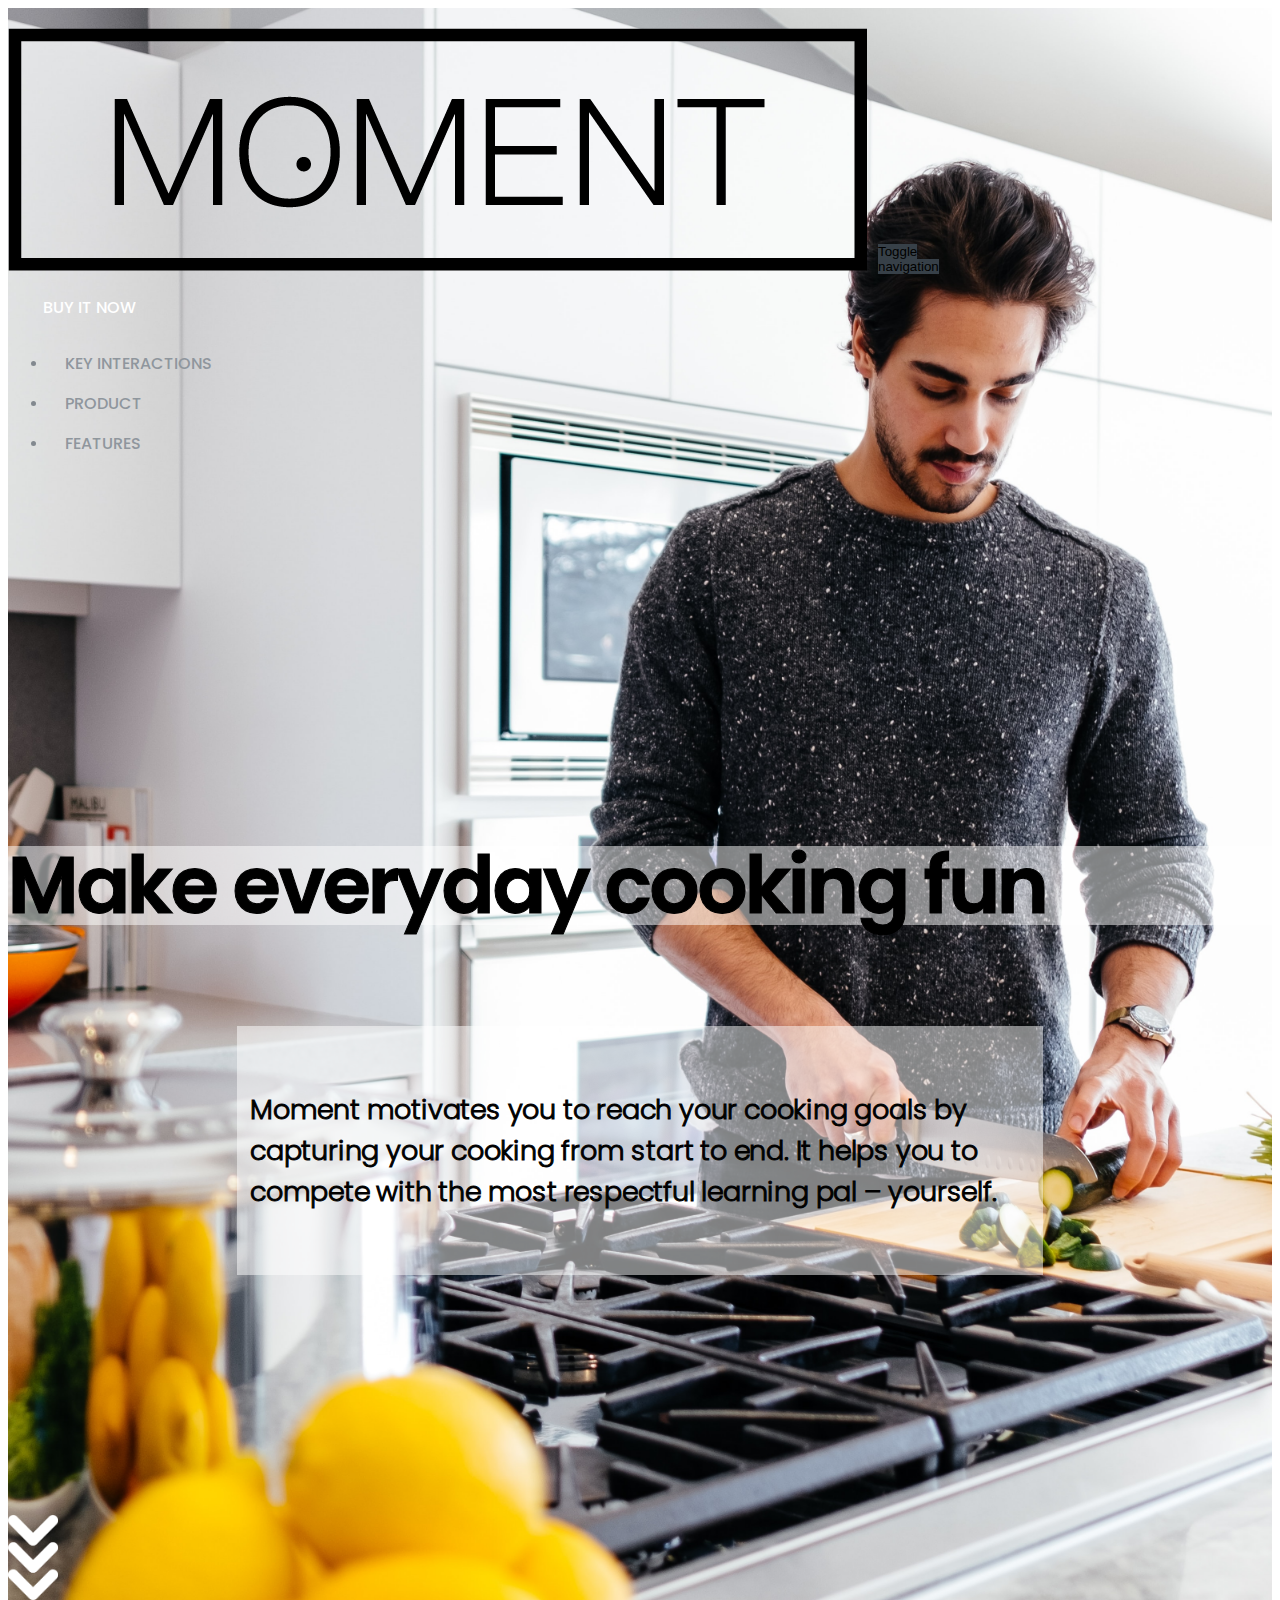
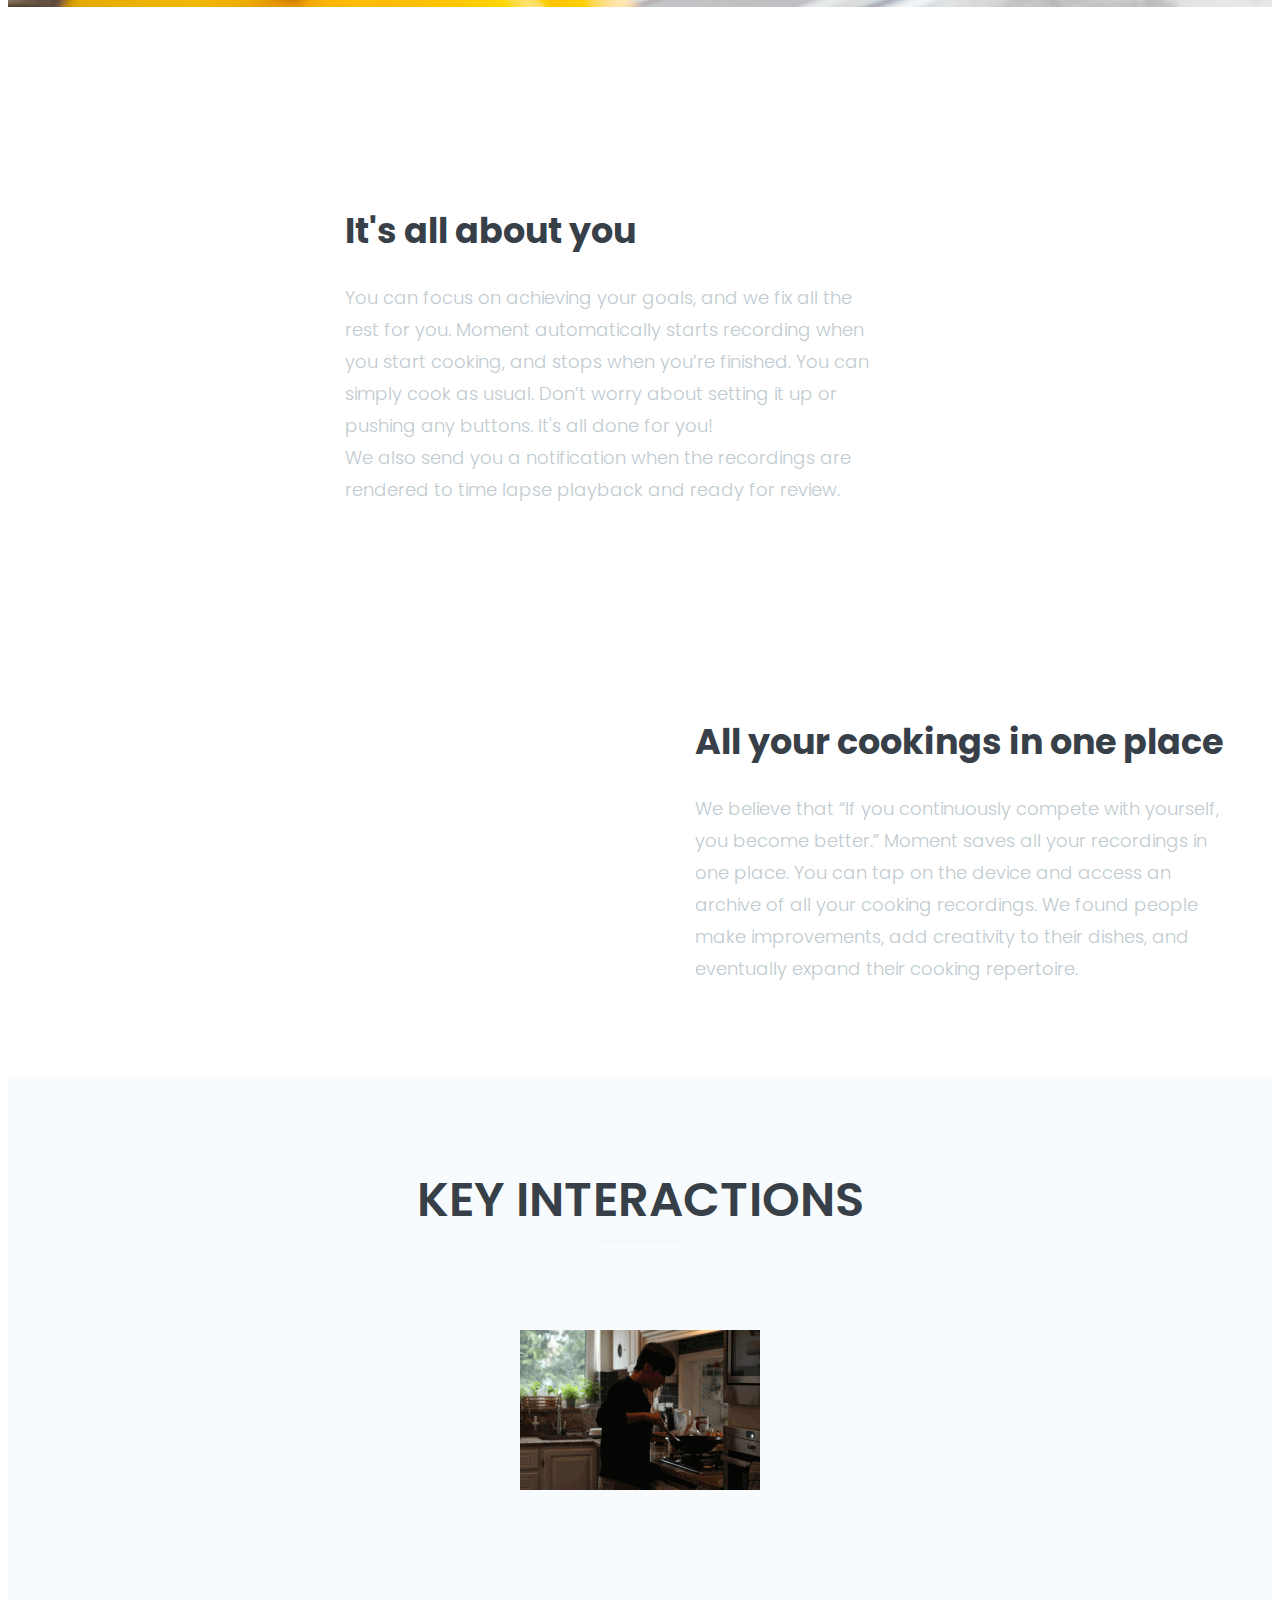
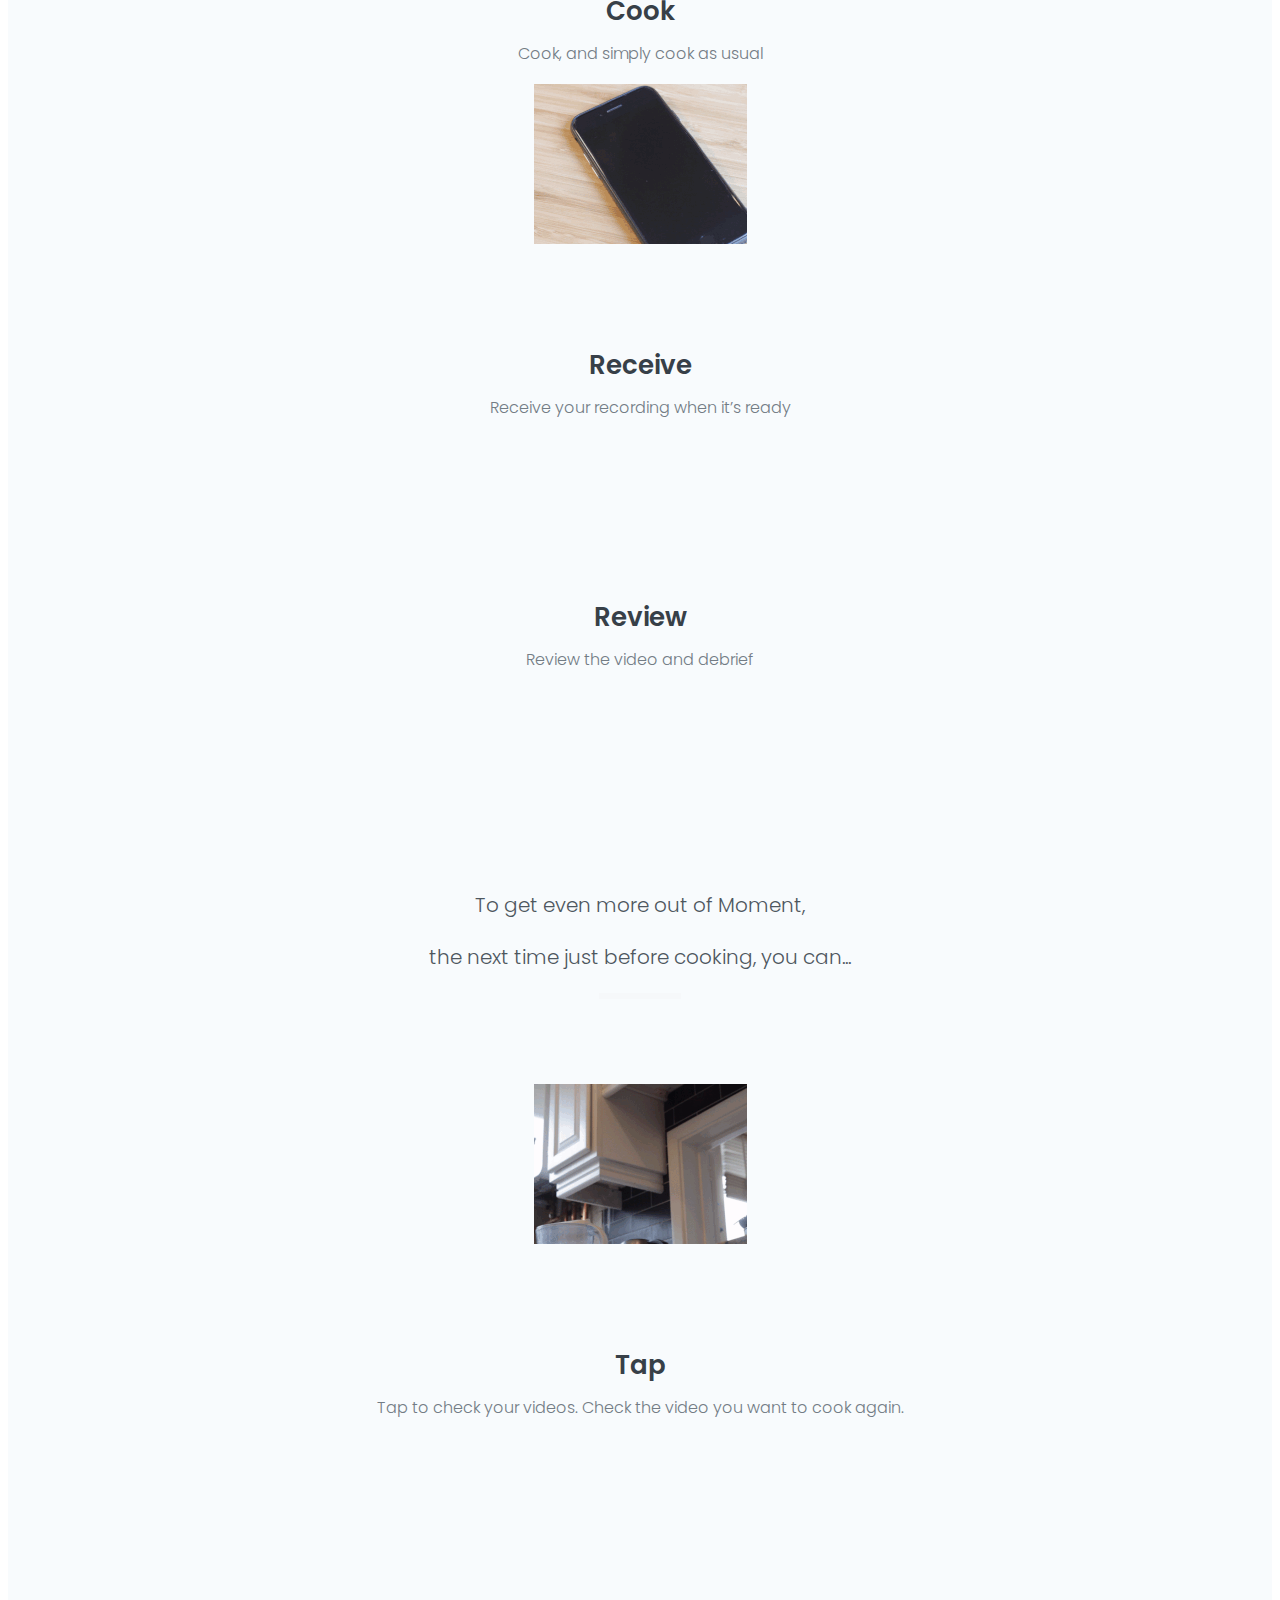
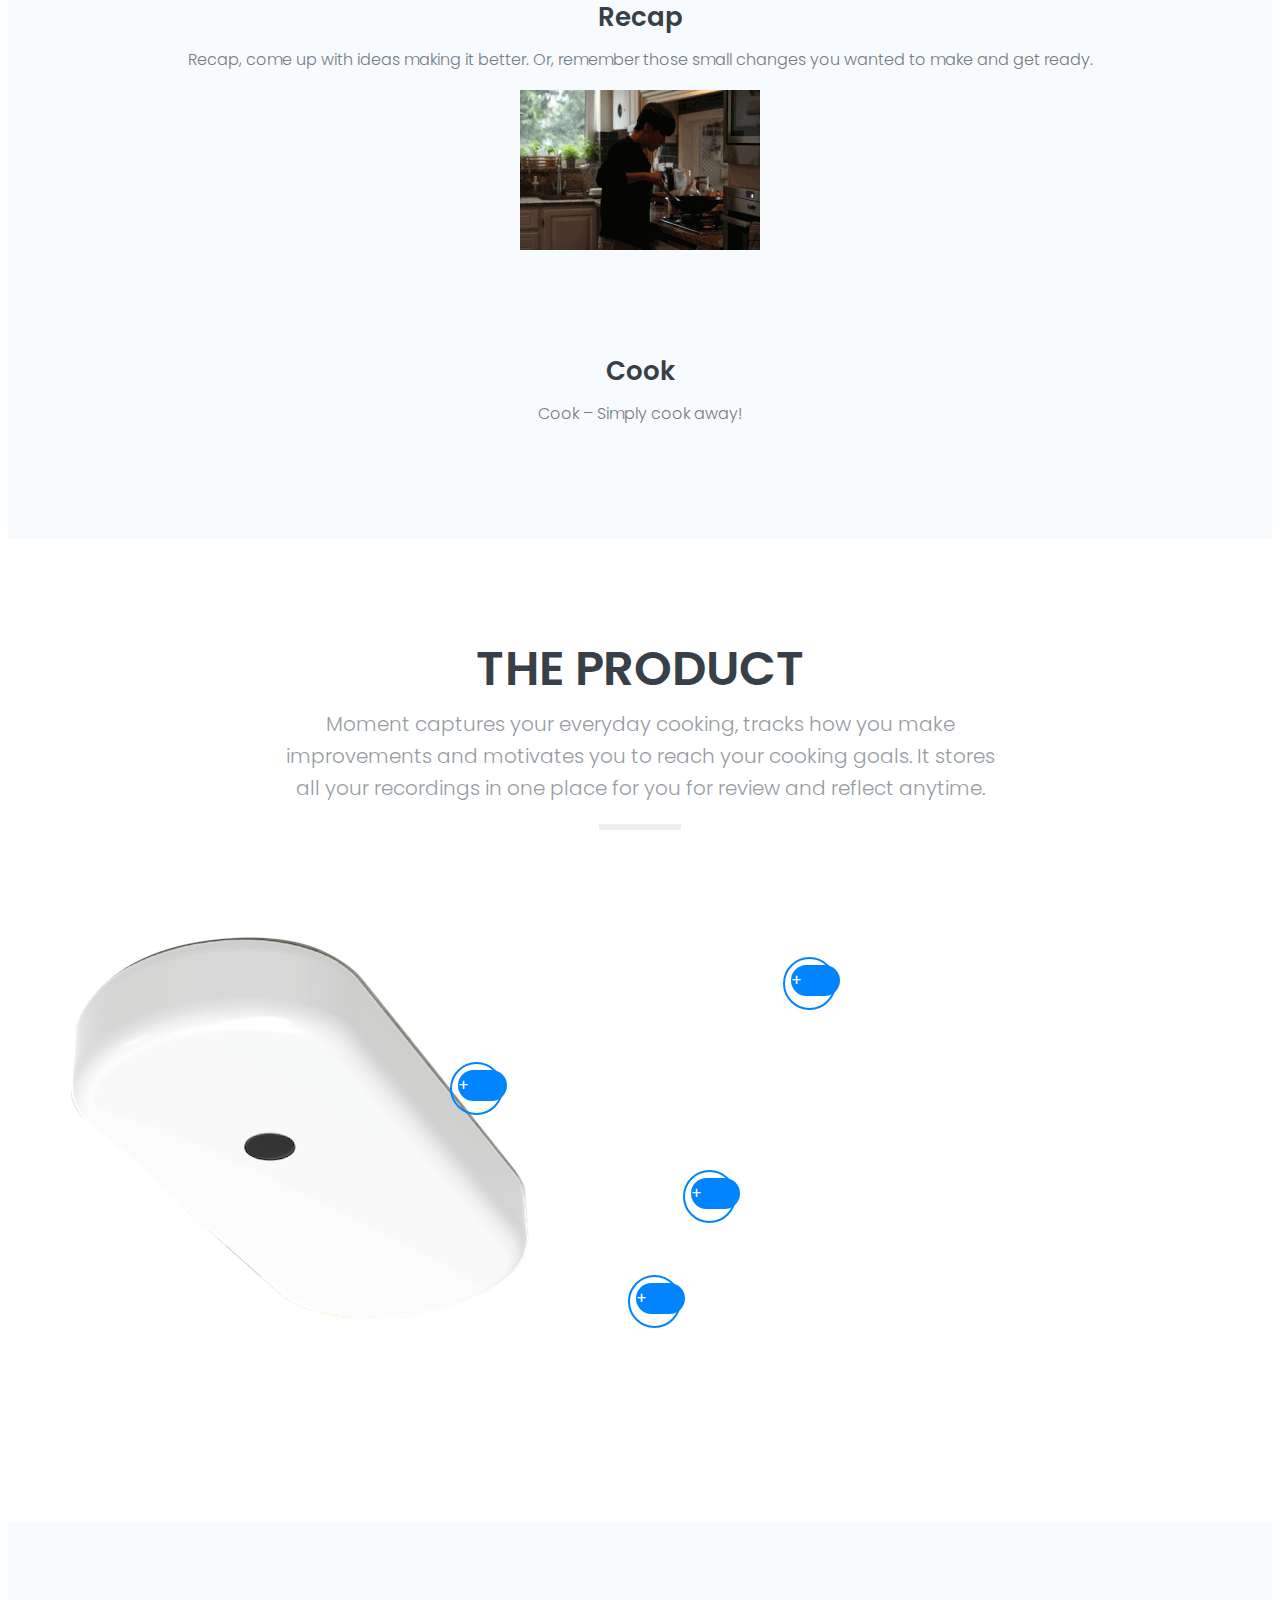
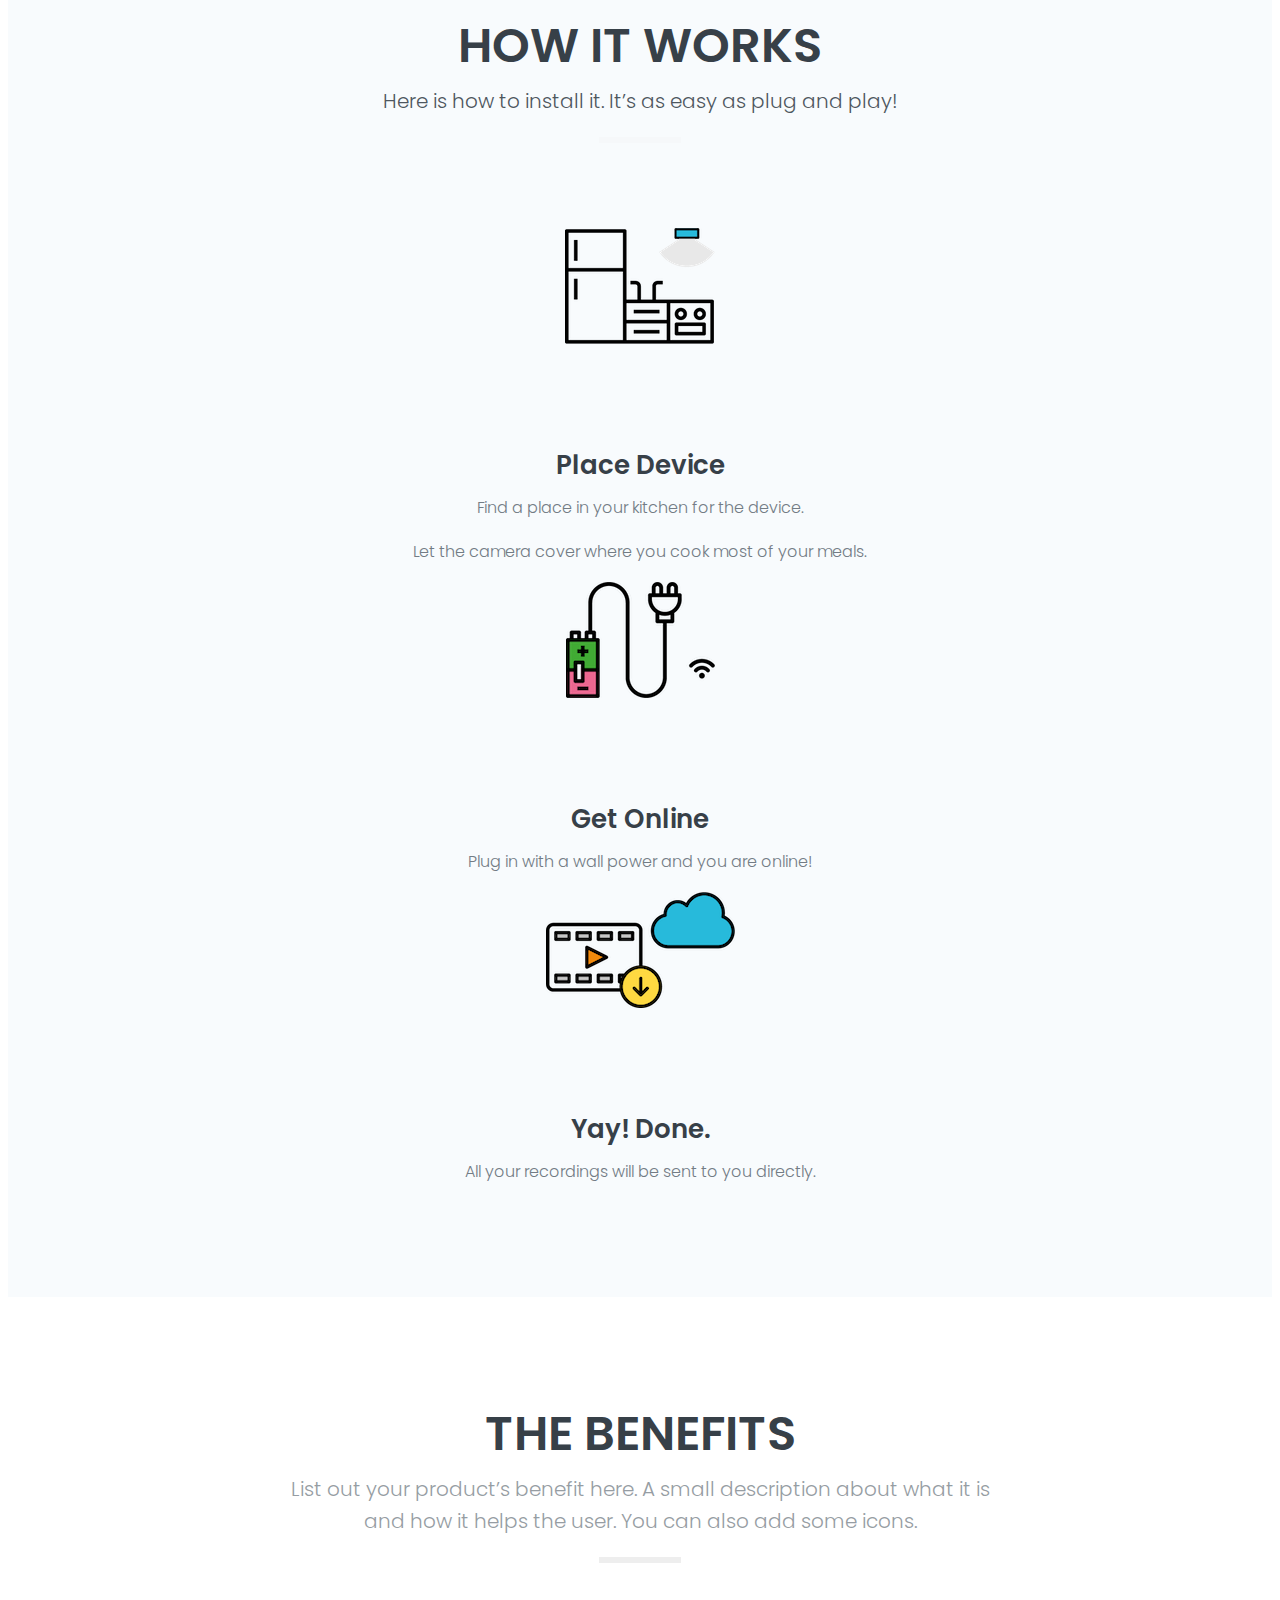
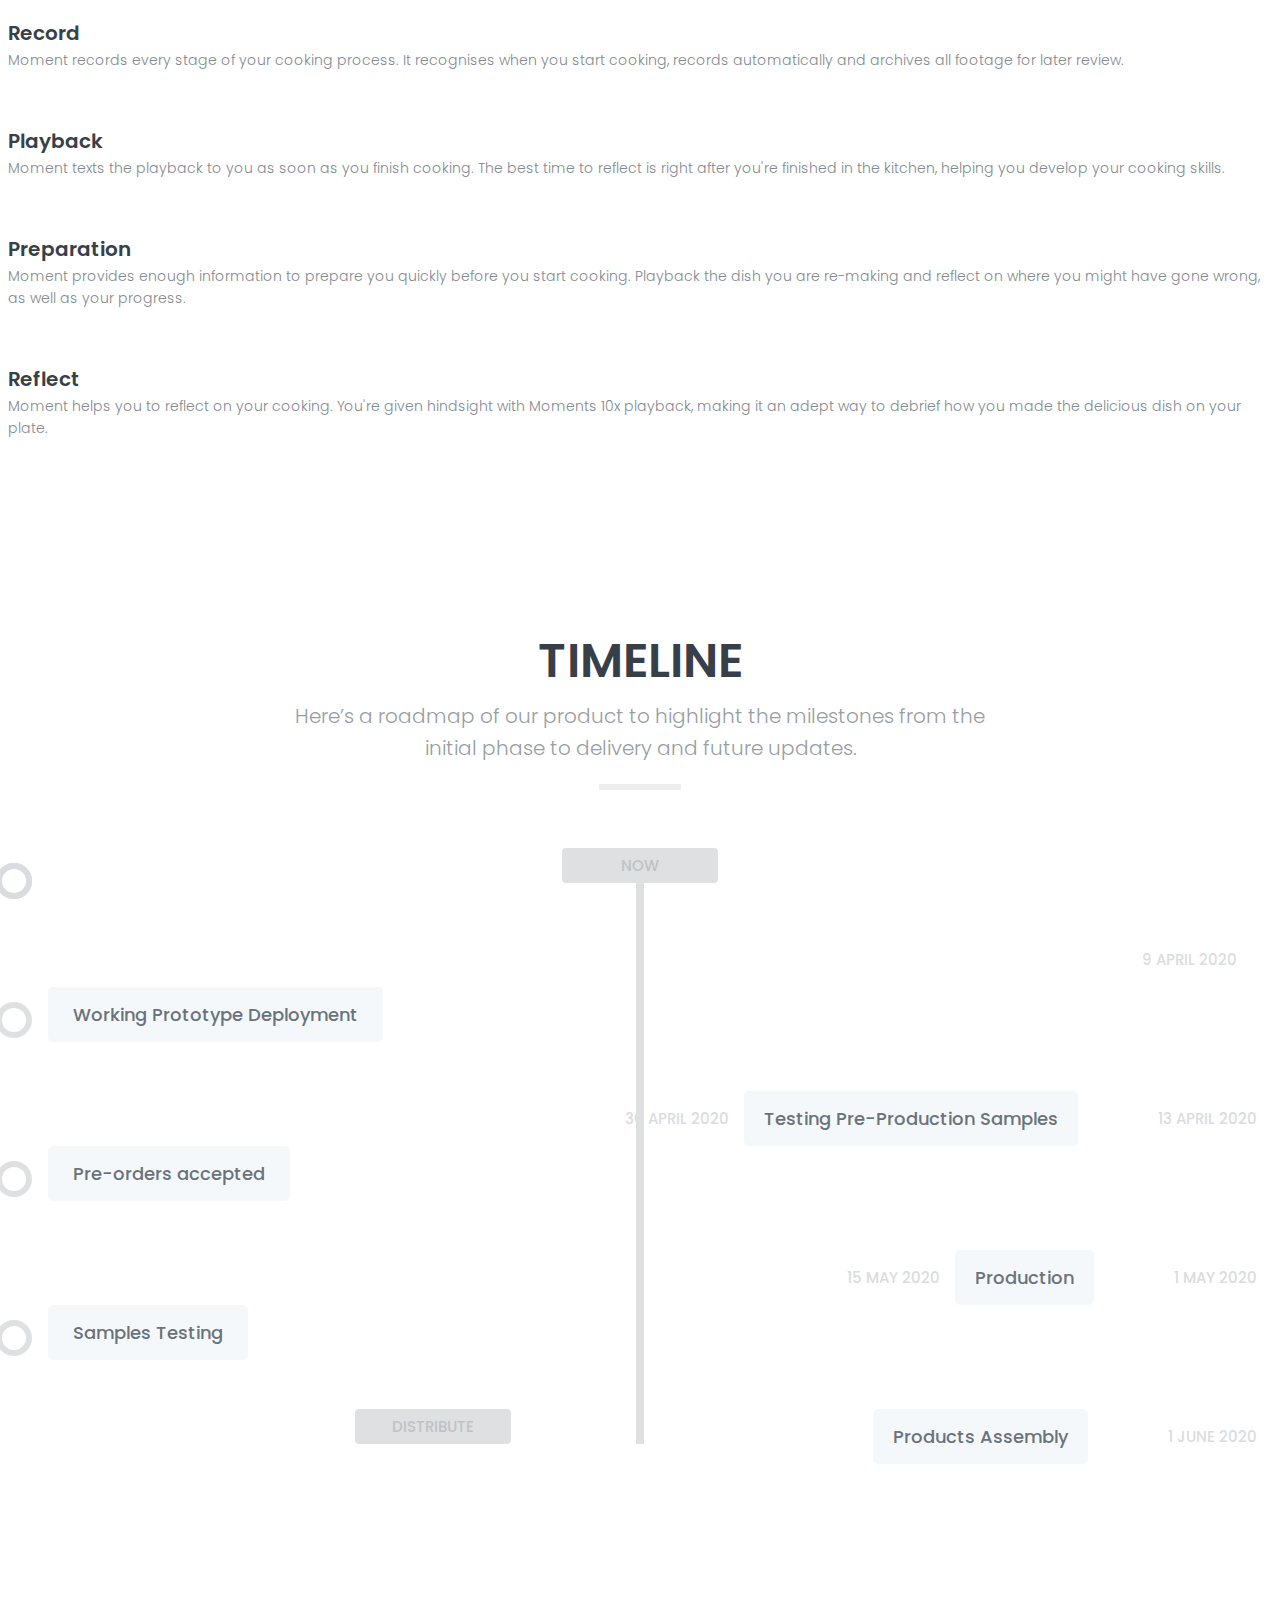
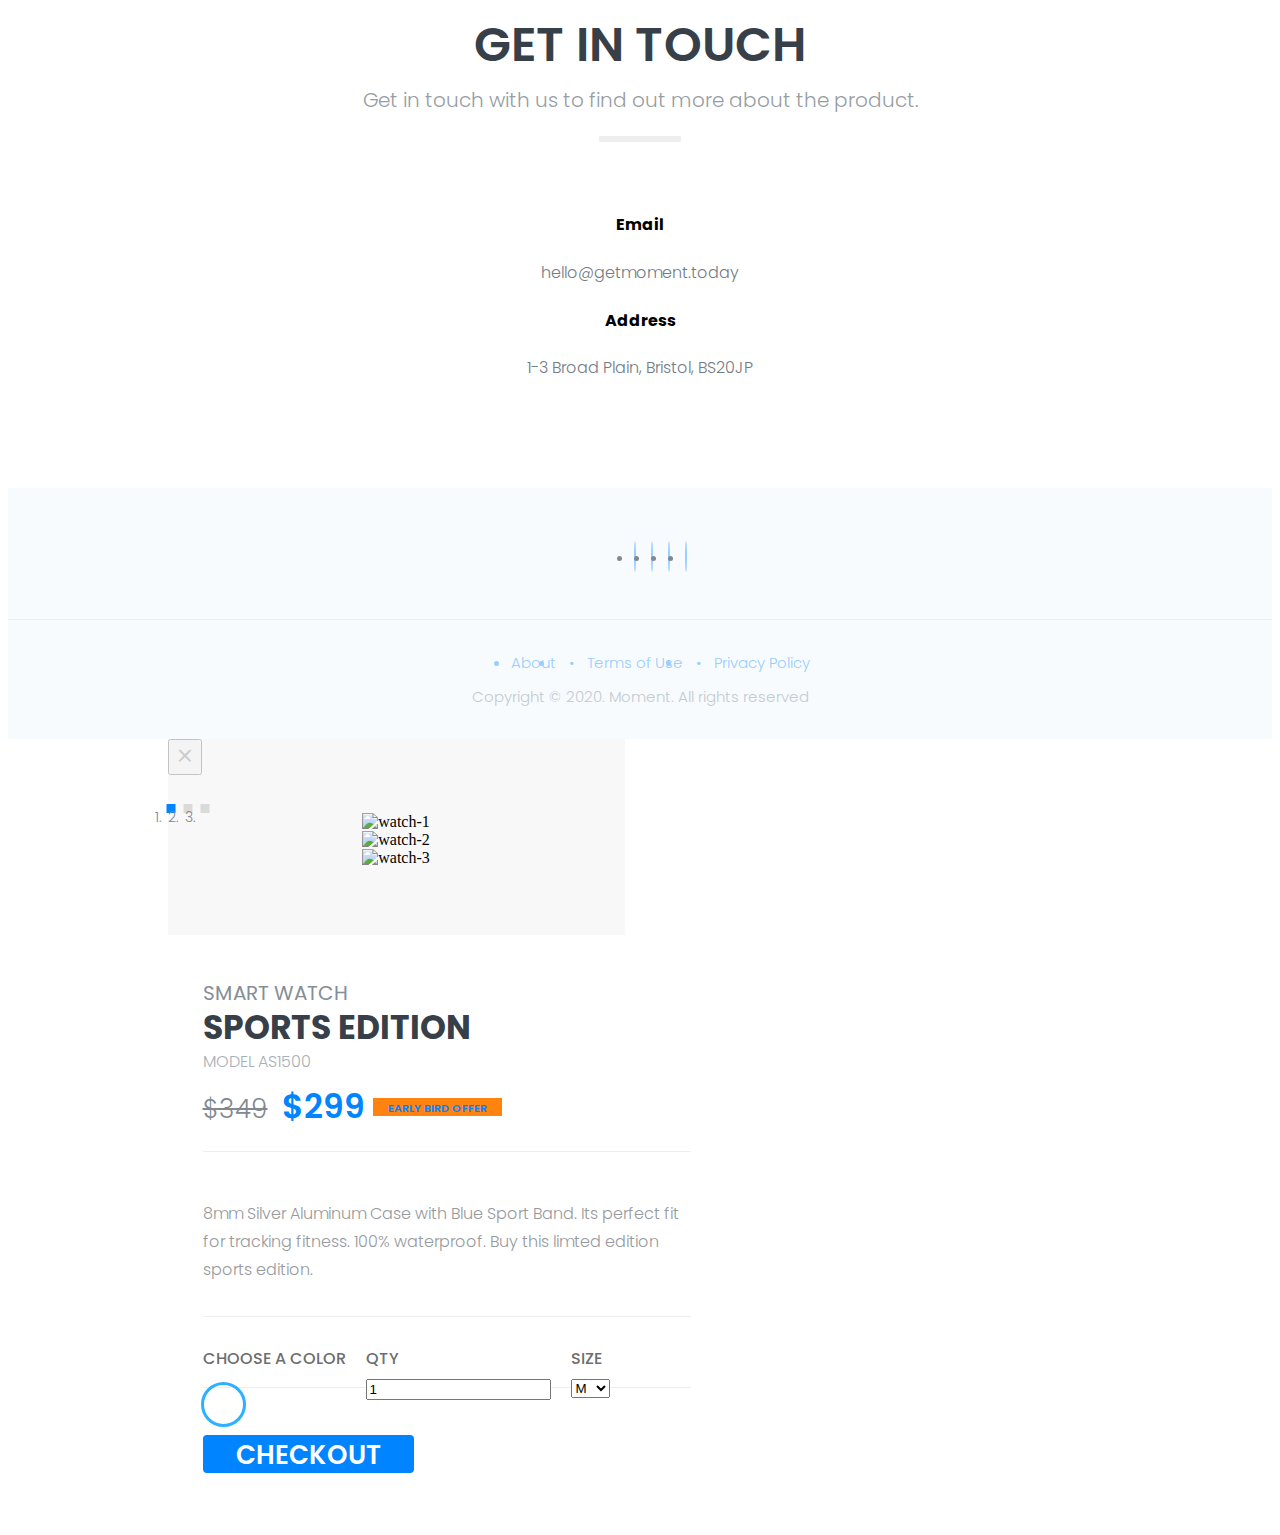
==== commit 26487964: "receive" ====
--- a/dev/index.html
+++ b/dev/index.html
@@ -137,7 +137,7 @@
                     <div class="row m0 process-icon">
                         <img src="gif/small/notification.gif" alt="">
                     </div>
-                    <h3>Record</h3>
+                    <h3>Receive</h3>
                     <p>Receive your recording when it’s ready</p>
                 </div>
                 <div class="col-sm-4 work-process wow fadeIn" data-wow-delay="1s">
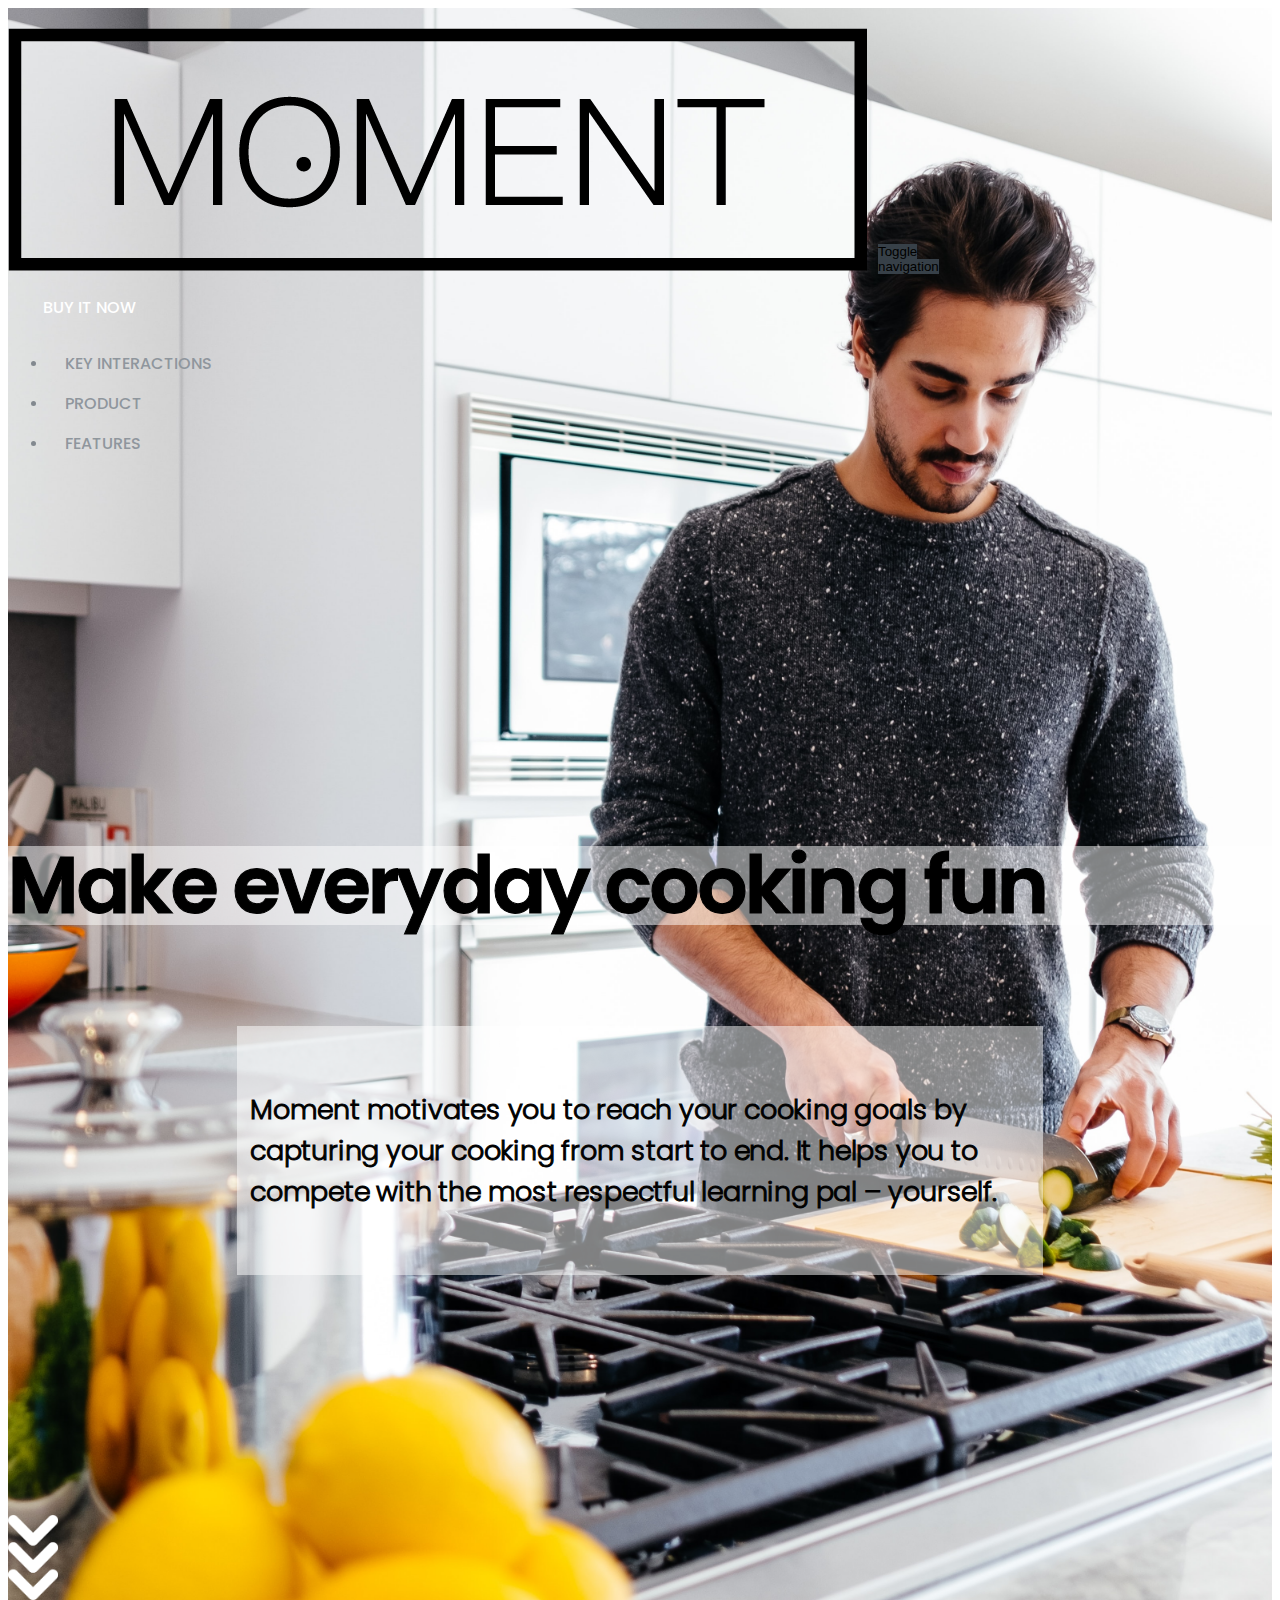
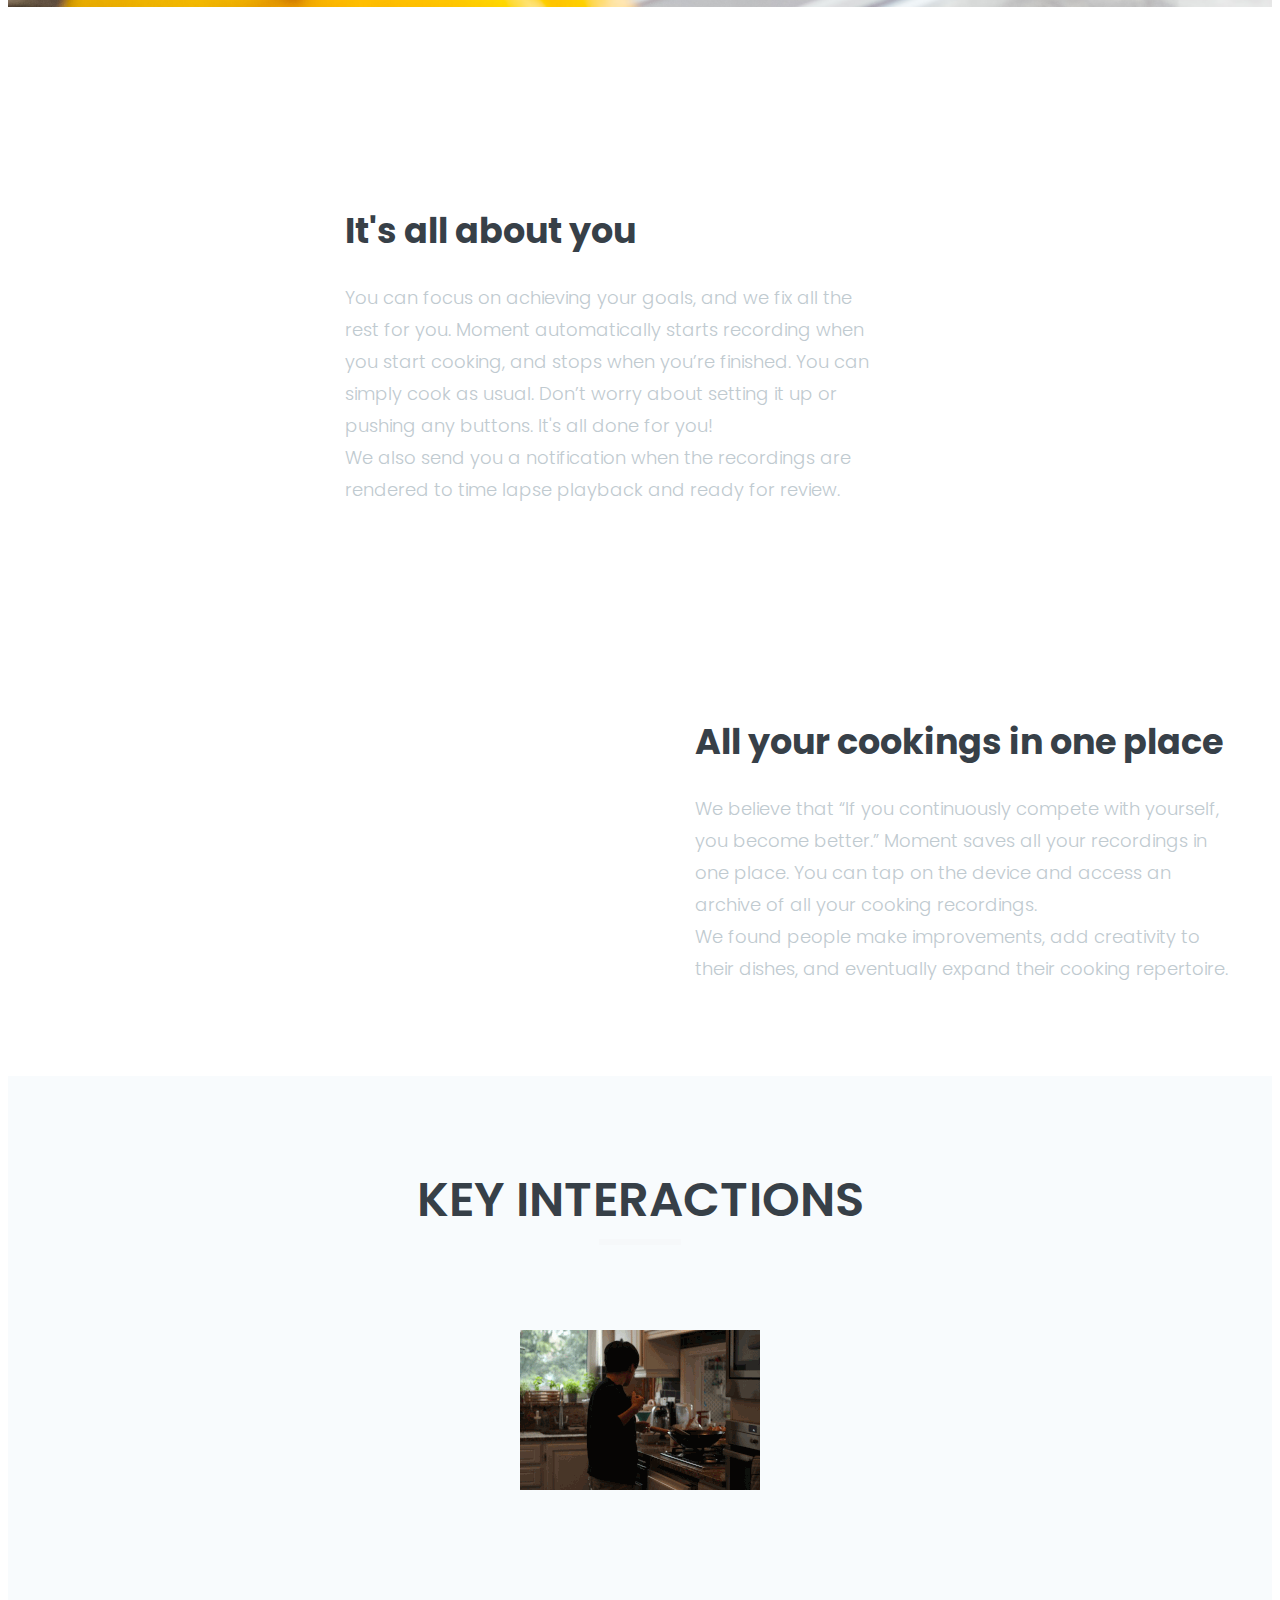
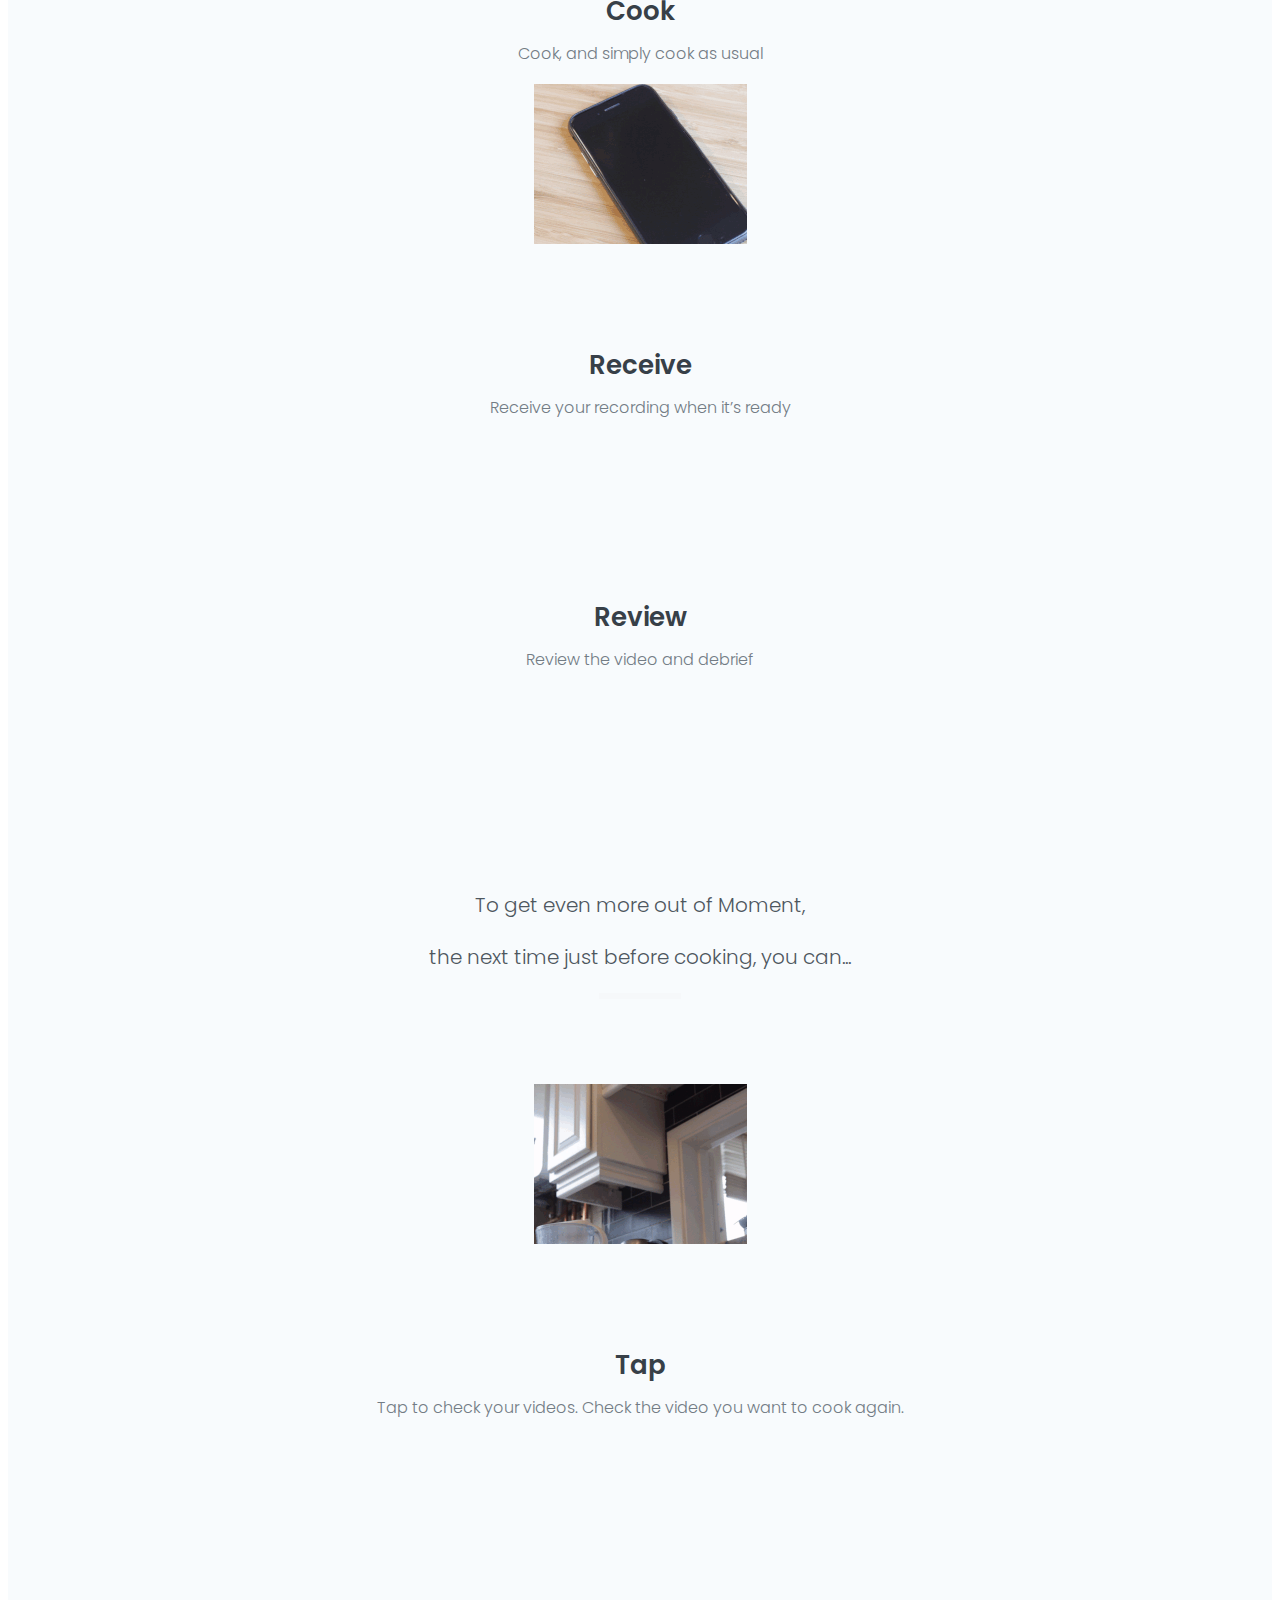
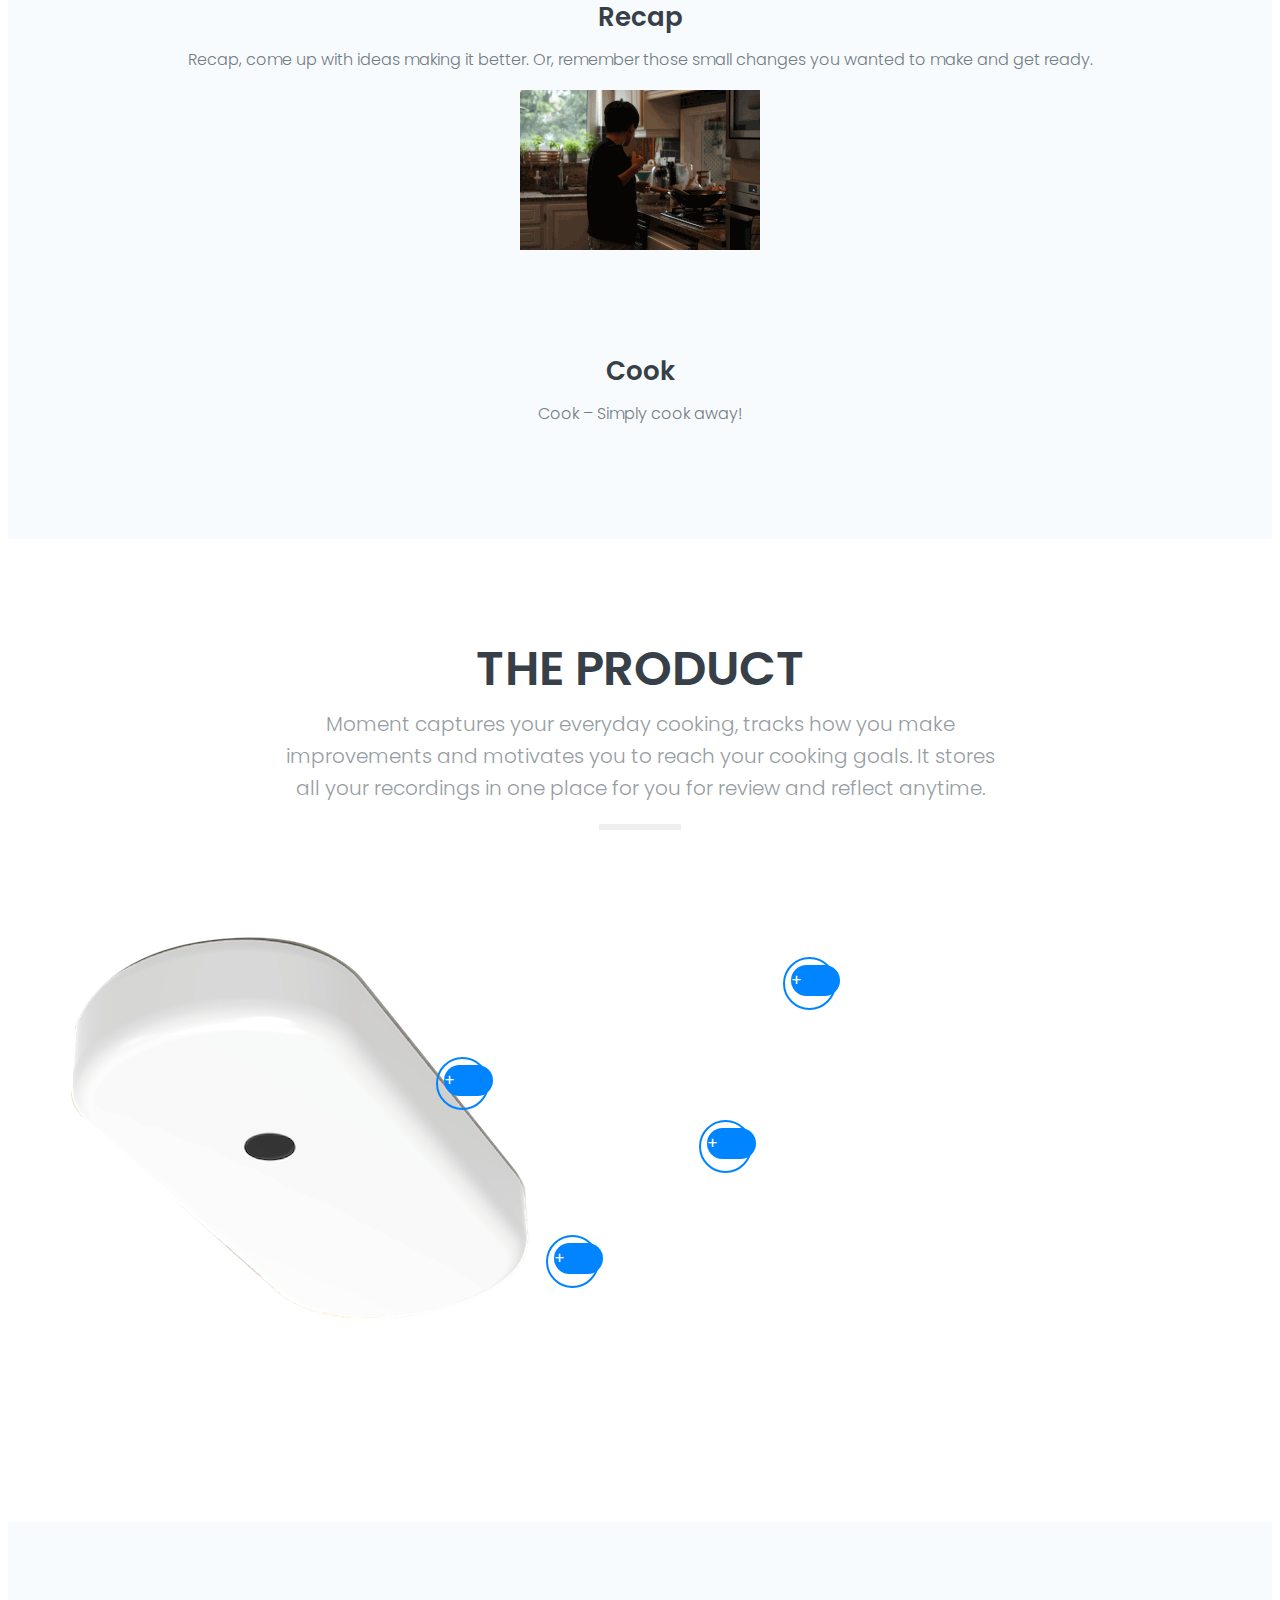
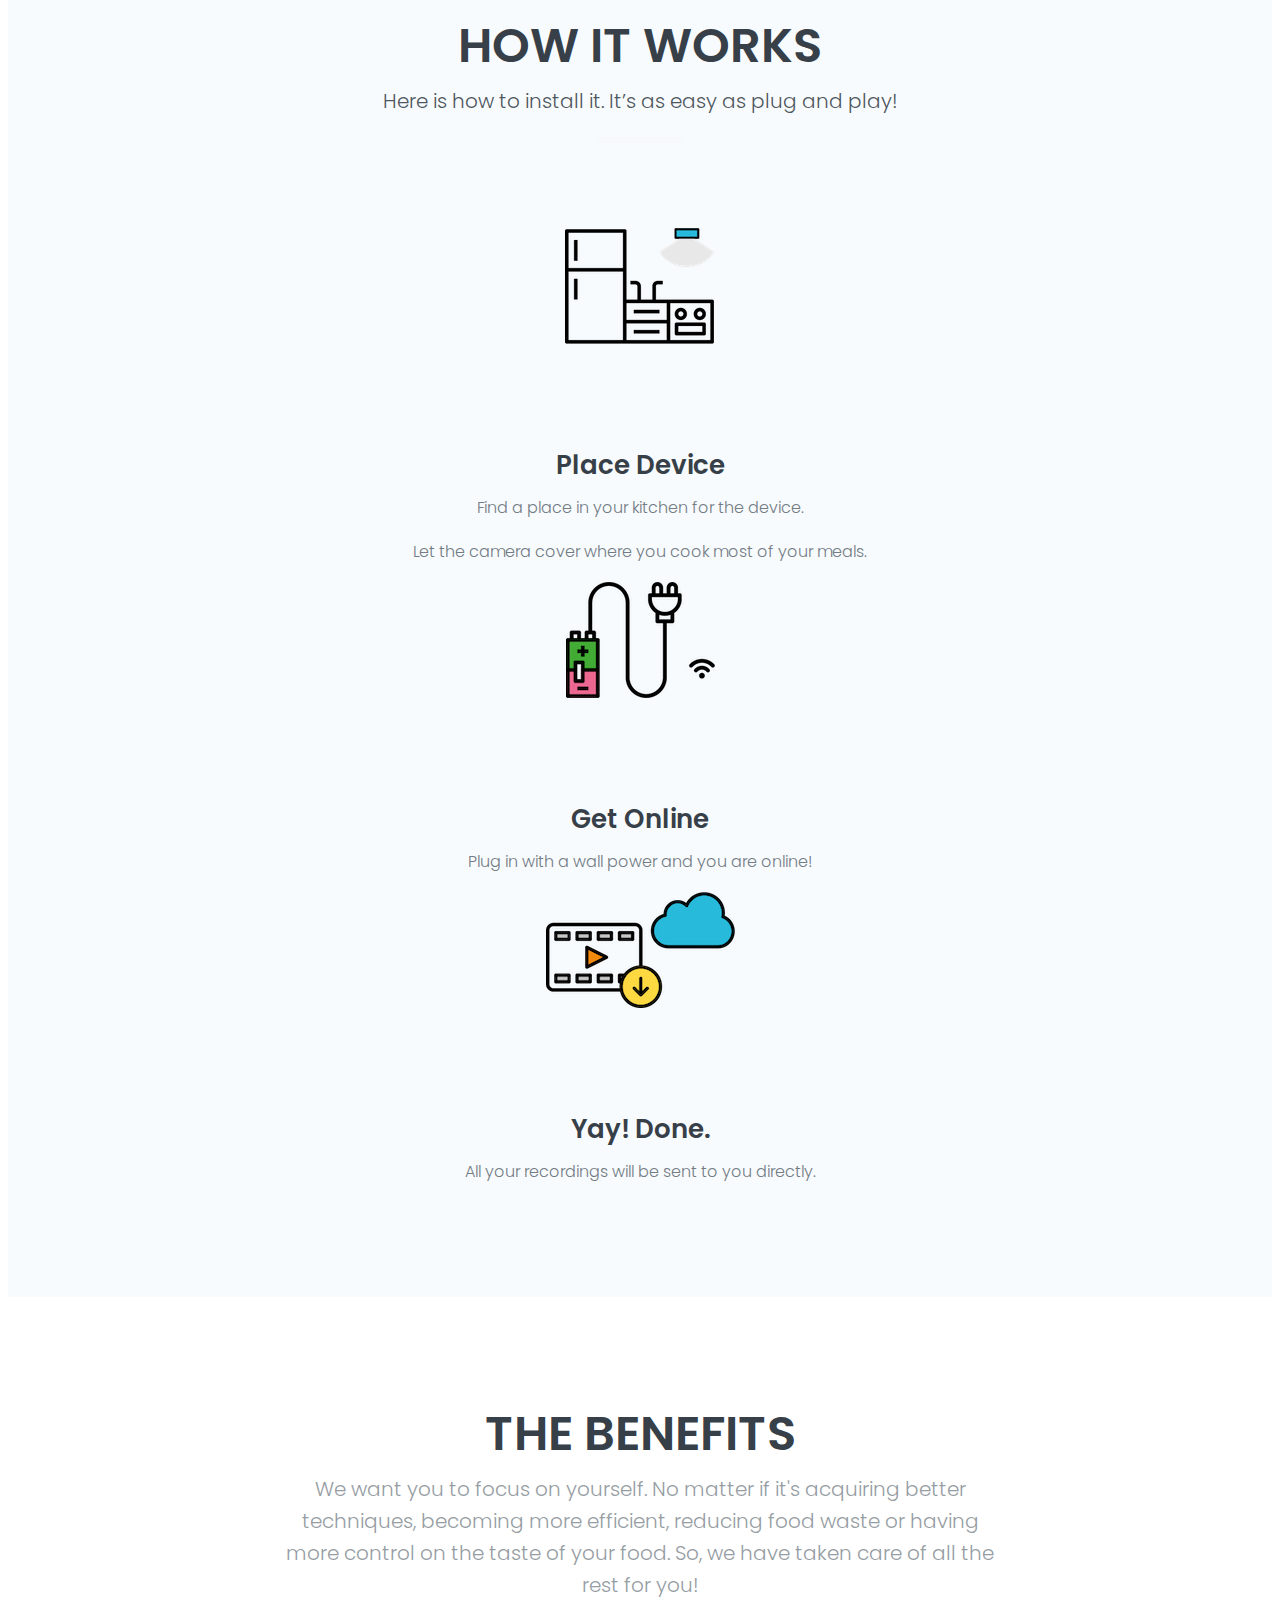
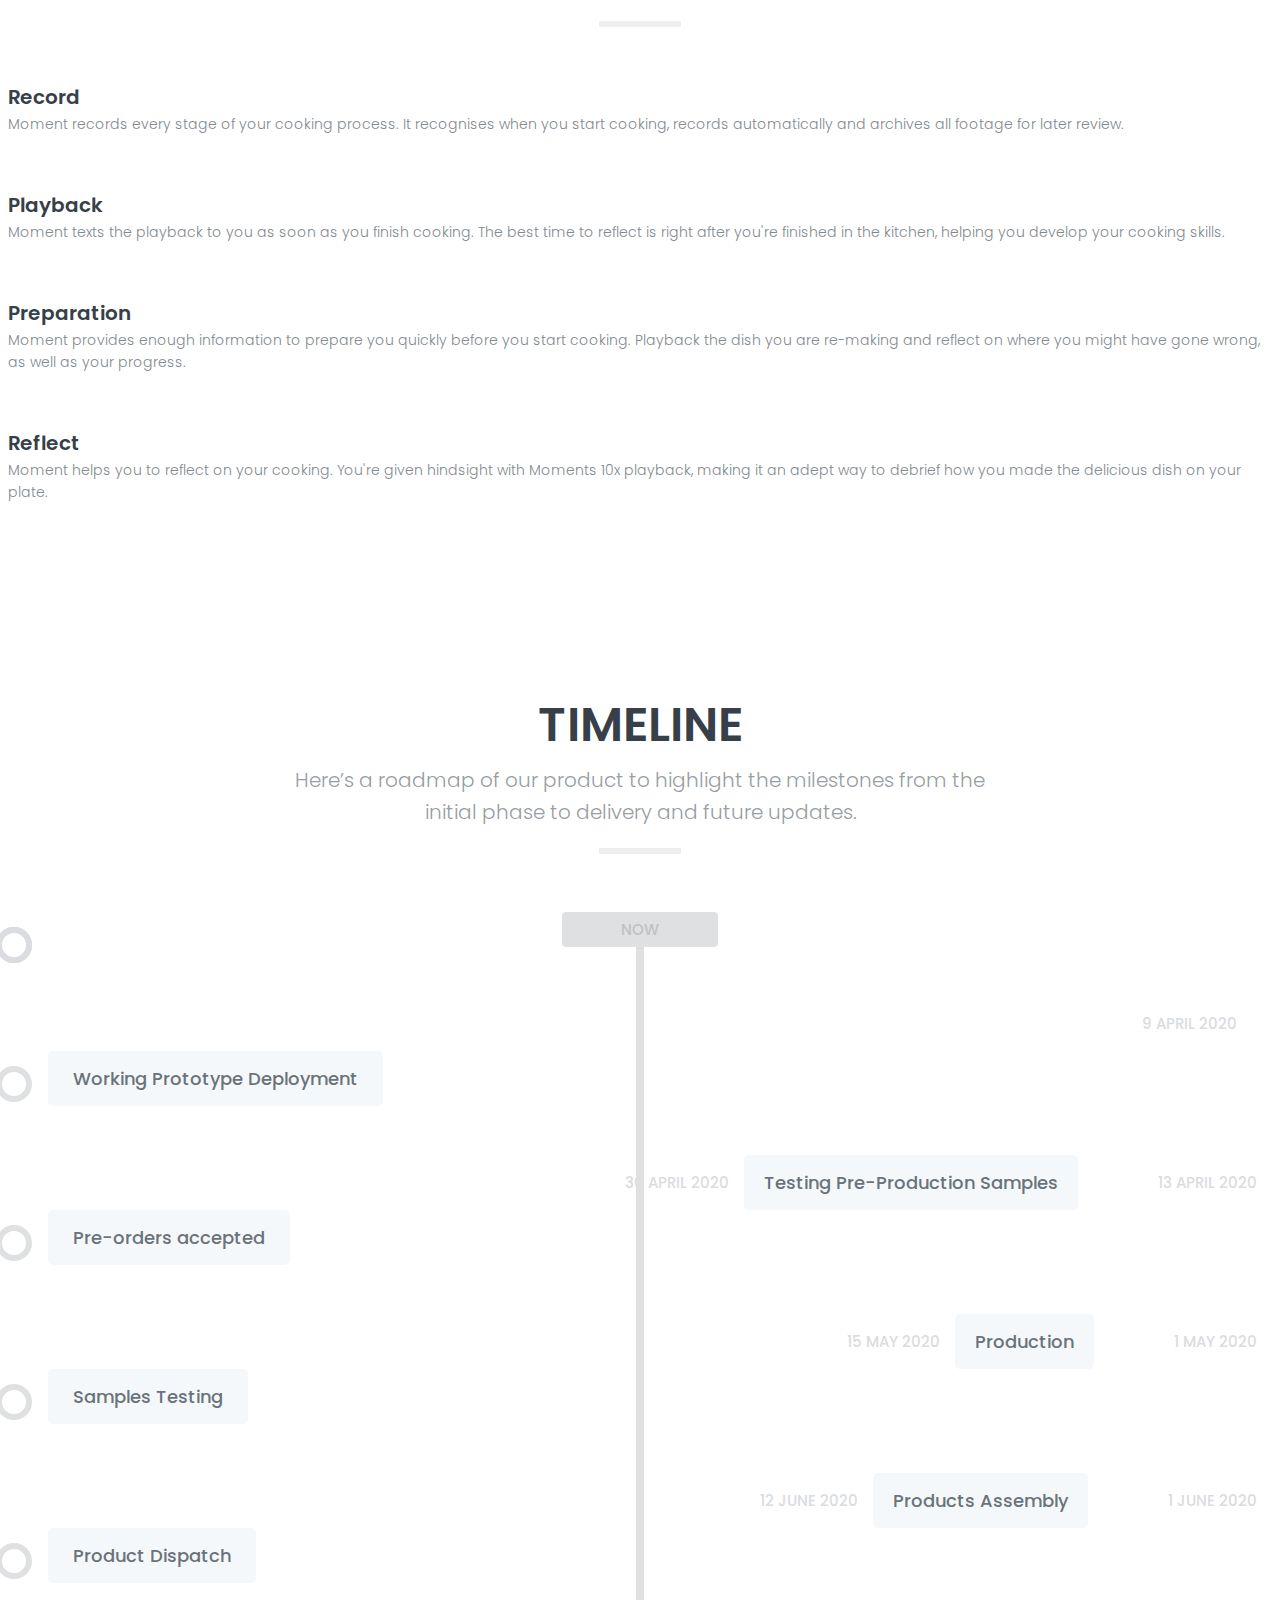
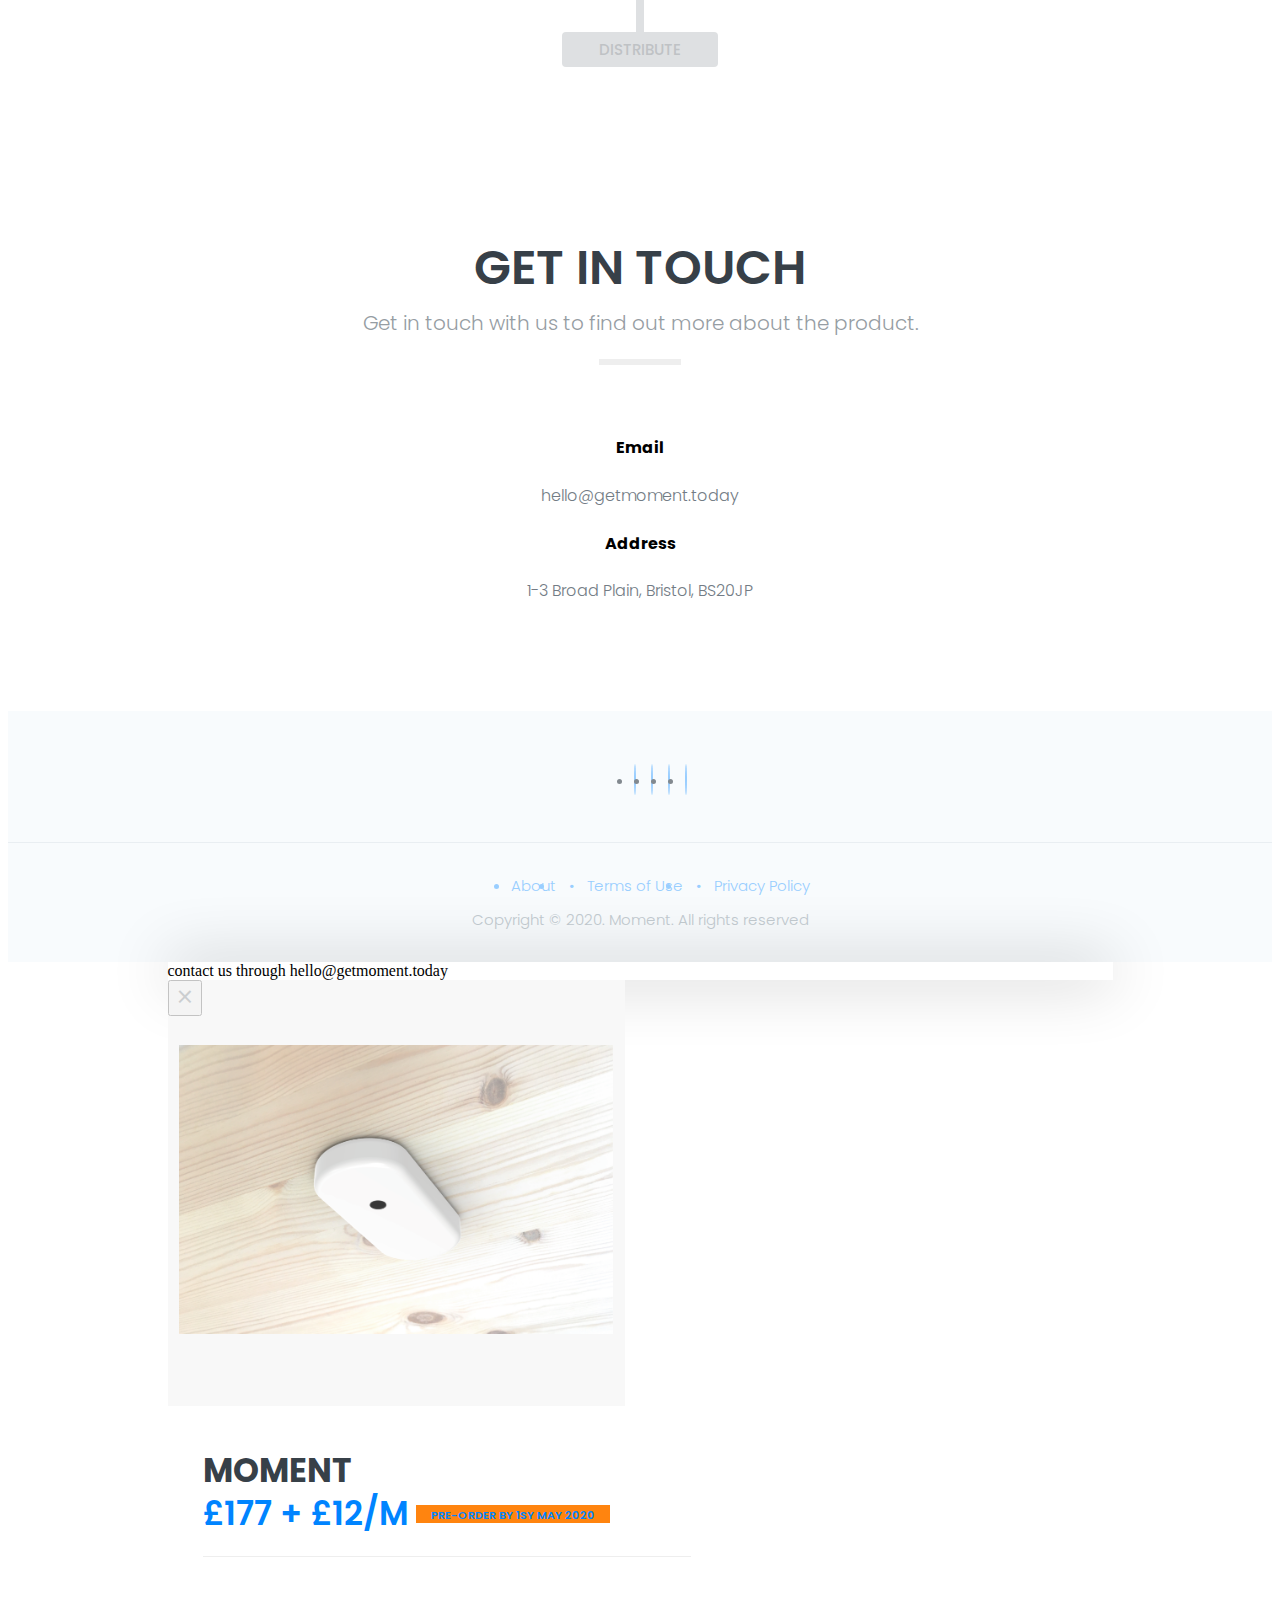
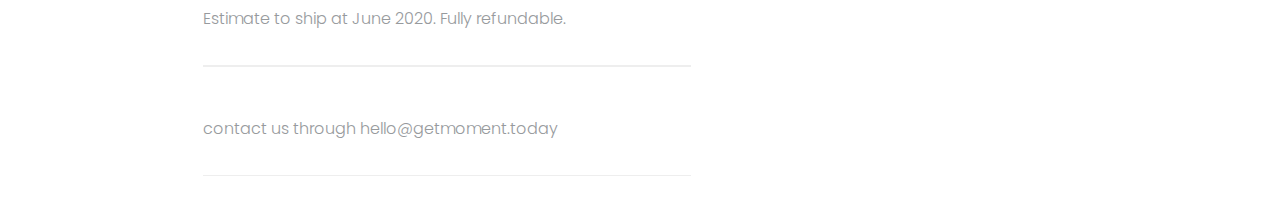
==== commit e5456326: "new look small bug fixes" ====
--- a/dev/index.html
+++ b/dev/index.html
@@ -11,6 +11,7 @@
     <link href="https://demo.web3canvas.com/themeforest/proland/css/lib/bootstrap.min.css" rel="stylesheet">
     <link href="https://demo.web3canvas.com/themeforest/proland/css/plugins/font-awesome.min.css" rel="stylesheet">
     <link href="https://demo.web3canvas.com/themeforest/proland/css/plugins/lineicons.css" rel="stylesheet">
+    <link href="https://cdn.lineicons.com/2.0/LineIcons.css" rel="stylesheet">
     <link href="https://demo.web3canvas.com/themeforest/proland/vendors/magnific-popup/magnific-popup.css" rel="stylesheet">
     <link href="https://demo.web3canvas.com/themeforest/proland/vendors/bootstrap-touchspin/jquery.bootstrap-touchspin.min.css" rel="stylesheet">
     <link href="https://demo.web3canvas.com/themeforest/proland/vendors/bootstrap-select/css/bootstrap-select.min.css" rel="stylesheet">
@@ -52,6 +53,7 @@
                 </div>
                 <div class="collapse navbar-collapse" id="main-navbar">
                     <a href="#product-choose" class=" btn btn-warning pull-right hidden-sm hidden-xs">BUY IT NOW</a>
+                    <!-- href="#product-choose" -->
                     <ul class="nav navbar-nav navbar-right">
                     	<li><a href="#keyinteractions">Key Interactions</a></li>
                         <li><a href="#product">Product</a></li>
@@ -95,26 +97,32 @@
    <section class="row split-columns">
         <div class="row m0 split-column wow fadeIn">
             <div class="col-sm-6 image text-right">
-            	<iframe width="867.5" height="487.9" src="https://www.youtube.com/embed/LS_R91rTlcQ" frameborder="0" allow="accelerometer; autoplay; encrypted-media; gyroscope; picture-in-picture" allowfullscreen></iframe>
+            	<iframe width="867.5" height="487.9" src="https://www.youtube.com/embed/LS_R91rTlcQ?&amp;version=3&amp;modestbranding=1&amp;rel=0&amp;loop=1&amp;showinfo=0" frameborder="0" allow="accelerometer; autoplay; encrypted-media; gyroscope; picture-in-picture" allowfullscreen></iframe>
                 <!-- <img src="https://demo.web3canvas.com/themeforest/proland/images/split-1.jpg" alt=""> -->
             </div>
             <div class="col-sm-6 texts">
                 <div class="texts-inner row m0">
                     <h2>It's all about you</h2>
-                    <p>You can focus on achieving your goals, and we fix all the rest for you. Moment automatically starts recording when you start cooking, and stops when you’re finished. You can simply cook as usual. Don’t worry about setting it up or pushing any buttons. It's all done for you!</p> <p> We also send you a notification when the recordings are rendered to time lapse playback and ready for review.</p>
+
+                    <p>You can focus on achieving your goals, and we fix all the rest for you. Moment automatically starts recording when you start cooking, and stops when you’re finished. You can simply cook as usual. Don’t worry about setting it up or pushing any buttons. It's all done for you!</p> 
+
+                    <p> We also send you a notification when the recordings are rendered to time lapse playback and ready for review.</p>
                     
                 </div>
             </div>
         </div>
         <div class="row m0 split-column wow fadeIn">
             <div class="col-sm-6 col-sm-push-6 image">
-            	<iframe width="867.5" height="487.9" src="https://www.youtube.com/embed/R8yUie5iW2w" frameborder="0" allow="accelerometer; autoplay; encrypted-media; gyroscope; picture-in-picture" allowfullscreen></iframe>
+            	<iframe width="867.5" height="487.9" src="https://www.youtube.com/embed/R8yUie5iW2w?&amp;version=3&amp;modestbranding=1&amp;rel=0&amp;loop=1&amp;showinfo=0" frameborder="0" allow="accelerometer; autoplay; encrypted-media; gyroscope; picture-in-picture" allowfullscreen></iframe>
                 <!-- <img src="https://demo.web3canvas.com/themeforest/proland/images/split-2.jpg" alt=""> -->
+
+
             </div>
             <div class="col-sm-6 col-sm-pull-6 texts">
                 <div class="texts-inner row m0">
                     <h2>All your cookings in one place</h2>
-                    <p>We believe that “If you continuously compete with yourself, you become better.” Moment saves all your recordings in one place. You can tap on the device and access an archive of all your cooking recordings. We found people make improvements, add creativity to their dishes, and eventually expand their cooking repertoire.</p>
+                    <p>We believe that “If you continuously compete with yourself, you become better.” Moment saves all your recordings in one place. You can tap on the device and access an archive of all your cooking recordings. </p>
+                    <p>We found people make improvements, add creativity to their dishes, and eventually expand their cooking repertoire.</p>
                 </div>
             </div>
         </div>
@@ -208,7 +216,7 @@
                         </div>
                     </div>
                     <div class="feature-name">
-                        Stainless surface
+                        Easy-to-clean surface coating
                     </div>
                 </div>
                 <div class="feature-note right bottom wow fadeInUp">
@@ -271,13 +279,13 @@
         <div class="container">
             <div class="row section-header wow fadeInUp">
                 <h2>The Benefits</h2>
-                <p>List out your product’s benefit here. A small description about what it is and how it helps the user. You can also add some icons.</p>
+                <p>We want you to focus on yourself. No matter if it's acquiring better techniques, becoming more efficient, reducing food waste or having more control on the taste of your food. So, we have taken care of all the rest for you!</p>
             </div>
             <div class="row benefit-notes">
                 <div class="col-sm-6 col-md-3 benefit wow fadeInUp">
                     <div class="media">
                         <div class="media-left">
-                            <span><i class="li_location"></i></span>
+                            <span><i class="lni lni-video"></i></span>
                         </div>
                         <div class="media-body">
                             <h4>Record</h4>
@@ -288,7 +296,7 @@
                 <div class="col-sm-6 col-md-3 benefit wow fadeInUp" data-wow-delay="0.3s">
                     <div class="media">
                         <div class="media-left">
-                            <span><i class="li_heart"></i></span>
+                            <span><i class="lni lni-play"></i></span>
                         </div>
                         <div class="media-body">
                             <h4>Playback</h4>
@@ -299,7 +307,7 @@
                 <div class="col-sm-6 col-md-3 benefit wow fadeInUp" data-wow-delay="0.9s">
                     <div class="media">
                         <div class="media-left">
-                            <span><i class="li_bulb"></i></span>
+                            <span><i class="lni lni-thumbs-up"></i></span>
                         </div>
                         <div class="media-body">
                             <h4>Preparation</h4>
@@ -310,7 +318,7 @@
                 <div class="col-sm-6 col-md-3 benefit wow fadeInUp" data-wow-delay="0.6s">
                     <div class="media">
                         <div class="media-left">
-                            <span><i class="li_lock"></i></span>
+                            <span><i class="lni lni-emoji-smile"></i></span>
                         </div>
                         <div class="media-body">
                             <h4>Reflect</h4>
@@ -710,6 +718,18 @@
                         </div>
                     </div>
                 </div> 
+
+                <div class="row m0 timeline-post has-content wow fadeInUp">
+                    <div class="col-sm-6 half-side date">
+                        12 JUNE 2020
+                    </div>
+                    <div class="col-sm-6 half-side content">
+                        <div class="inner">
+                            <h4 class="title">Product Dispatch</h4>
+                        </div>
+                    </div>
+                </div>
+
                 <div class="row m0 timeline-post">
                     <div class="bar-content">
                         <div class="inner">Distribute</div>
@@ -791,10 +811,10 @@
         <div class="container">
             <div class="row m0 social-links">
                 <ul class="nav">
-                    <li class="wow fadeInUp"><a href="#"><i class="fa fa-facebook"></i></a></li>
-                    <li class="wow fadeInUp" data-wow-delay="0.1s"><a href="#"><i class="fa fa-twitter"></i></a></li>
-                    <li class="wow fadeInUp" data-wow-delay="0.2s"><a href="#"><i class="fa fa-linkedin"></i></a></li>
-                    <li class="wow fadeInUp" data-wow-delay="0.3s"><a href="#"><i class="fa fa-youtube"></i></a></li>
+                    <li class="wow fadeInUp"><a href="#"><i class="lni lni-facebook"></i></a></li>
+                    <li class="wow fadeInUp" data-wow-delay="0.1s"><a href="#"><i class="lni lni-twitter"></i></a></li>
+                    <li class="wow fadeInUp" data-wow-delay="0.2s"><a href="#"><i class="lni lni-linkedin"></i></a></li>
+                    <li class="wow fadeInUp" data-wow-delay="0.3s"><a href="#"><i class="lni lni-youtube"></i></a></li>
 <!--                     <li class="wow fadeInUp" data-wow-delay="0.4s"><a href="#"><i class="fa fa-google-plus"></i></a></li>
                     <li class="wow fadeInUp" data-wow-delay="0.5s"><a href="#"><i class="fa fa-pinterest"></i></a></li> -->
                 </ul>
@@ -810,24 +830,17 @@
             </div>
         </div>
     </footer>
+    <div class="row product-box mfp-hide" id="product-preoder">
+        contact us through hello@getmoment.today
+    </div>
     <div class="row product-box mfp-hide" id="product-choose">
         <button class="mfp-close custom_close" title="Close (Esc)" type="button">&#215;</button>
         <div class="product-img-gallery">
             <div id="product-imgs" class="carousel slide" data-ride="carousel">
-                <ol class="carousel-indicators">
-                    <li data-target="#product-imgs" data-slide-to="0" class="active"></li>
-                    <li data-target="#product-imgs" data-slide-to="1"></li>
-                    <li data-target="#product-imgs" data-slide-to="2"></li>
-                </ol>
+               
                 <div class="carousel-inner" role="listbox">
                     <div class="item active">
-                        <img src="images/the-watch-1.png" alt="watch-1">
-                    </div>
-                    <div class="item">
-                        <img src="images/the-watch-2.png" alt="watch-2">
-                    </div>
-                    <div class="item">
-                        <img src="images/the-watch-3.png" alt="watch-3">
+                        <img src="img/product_context.png" alt="watch-1">
                     </div>
                 </div>
             </div>
@@ -835,47 +848,19 @@
         <div class="product-desc">
             <form action="https://www.paypal.com/cgi-bin/webscr" method="POST" target="_top" class="choose-form row m0" id="paypal-regn">
                 <div id="js-product-info" class="product-info">
-                    <h4 class="name">Smart Watch</h4>
-                    <h2 class="edition">Sports Edition</h2>
-                    <h5 class="model">MODEL AS1500</h5>
-                    <h2 class="price"><del>$349</del>$299 <span class="label label-default">early bird offer</span></h2>
+                    
+                    <h2 class="edition">Moment</h2>
+                    
+                    <h2 class="price">£177 + £12/m <span class="label label-default">Pre-order by 1sy May 2020</span></h2>
                     <div class="row m0 description">
-                        <p>8mm Silver Aluminum Case with Blue Sport Band. Its perfect fit for tracking fitness. 100% waterproof. Buy this limted edition sports edition.</p>
-                    </div>
-                    <div class="choose-options row m0" id="js-choose-color">
-                        <div class="option">
-                            <h4 class="form-label">Choose a color</h4>
-                            <div class="row m0 colors">
-                                <input type="radio" name="os0" value="Blue" id="color-1" checked>
-                                <label for="color-1"></label>
-                                <input type="radio" name="os0" value="Violet" id="color-2">
-                                <label for="color-2"></label>
-                                <input type="radio" name="os0" value="Magenta" id="color-3">
-                                <label for="color-3"></label>
-                                <input type="radio" name="os0" value="Yellow" id="color-4">
-                                <label for="color-4"></label>
-                                <input type="radio" name="os0" value="Green" id="color-5">
-                                <label for="color-5"></label>
-                            </div>
-                        </div>
-                        <div class="option">
-                            <h4 class="form-label">Qty</h4>
-                            <input type="text" value="1" name="quantity" class="quanity">
-                        </div>
-                        <div class="option">
-                            <h4 class="form-label">Size</h4>
-                            <select class="selectpicker" name="os1">
-                                <option value="M" selected>M</option>
-                                <option value="L">L</option>
-                                <option value="XL">XL</option>
-                            </select>
-                        </div>
-                    </div>
-                    <div class="submit-area row m0">
-                        <a href="javascript:void(0);" class="btn btn-rounded btn-block" id="next-personal">Checkout</a>
-                    </div>
-                </div>
-                <div class="personal-info" id="js-personal-info">
+                        <p>Estimate to ship at June 2020. Fully refundable.</p>
+                    </div>
+                    <div class="row m0 description">
+                        <p>contact us through hello@getmoment.today</p>
+                    </div>
+
+                </div>
+                <!-- <div class="personal-info" id="js-personal-info">
                     <div class="form-group text-center"><a href="javascript:void(0);" class="btn" id="prev-product-info">Go Back</a></div>
                     <div class="row">
                         <div class="form-group col-sm-6">
@@ -932,10 +917,136 @@
                         <button type="submit" class="btn btn-rounded js-preorder-btn btn-block"><span>Pay with Paypal</span></button>
                         <img alt="" src="https://www.paypalobjects.com/en_US/i/scr/pixel.gif" width="1" height="1">
                     </div>
-                </div>
+                </div> -->
             </form>
         </div>
     </div>
+    <!-- <div class="row product-box mfp-hide" id="product-choose">
+        <button class="mfp-close custom_close" title="Close (Esc)" type="button">&#215;</button>
+        <div class="product-img-gallery">
+            <div id="product-imgs" class="carousel slide" data-ride="carousel">
+                <ol class="carousel-indicators">
+                    <li data-target="#product-imgs" data-slide-to="0" class="active"></li>
+                    <li data-target="#product-imgs" data-slide-to="1"></li>
+                    <li data-target="#product-imgs" data-slide-to="2"></li>
+                </ol>
+                <div class="carousel-inner" role="listbox">
+                    <div class="item active">
+                        <img src="images/the-watch-1.png" alt="watch-1">
+                    </div>
+                    <div class="item">
+                        <img src="images/the-watch-2.png" alt="watch-2">
+                    </div>
+                    <div class="item">
+                        <img src="images/the-watch-3.png" alt="watch-3">
+                    </div>
+                </div>
+            </div>
+        </div>
+        <div class="product-desc">
+            <form action="https://www.paypal.com/cgi-bin/webscr" method="POST" target="_top" class="choose-form row m0" id="paypal-regn">
+                <div id="js-product-info" class="product-info">
+                    <h4 class="name">Smart Watch</h4>
+                    <h2 class="edition">Sports Edition</h2>
+                    <h5 class="model">MODEL AS1500</h5>
+                    <h2 class="price"><del>$349</del>$299 <span class="label label-default">early bird offer</span></h2>
+                    <div class="row m0 description">
+                        <p>8mm Silver Aluminum Case with Blue Sport Band. Its perfect fit for tracking fitness. 100% waterproof. Buy this limted edition sports edition.</p>
+                    </div>
+                    <div class="choose-options row m0" id="js-choose-color">
+                        <div class="option">
+                            <h4 class="form-label">Choose a color</h4>
+                            <div class="row m0 colors">
+                                <input type="radio" name="os0" value="Blue" id="color-1" checked>
+                                <label for="color-1"></label>
+                                <input type="radio" name="os0" value="Violet" id="color-2">
+                                <label for="color-2"></label>
+                                <input type="radio" name="os0" value="Magenta" id="color-3">
+                                <label for="color-3"></label>
+                                <input type="radio" name="os0" value="Yellow" id="color-4">
+                                <label for="color-4"></label>
+                                <input type="radio" name="os0" value="Green" id="color-5">
+                                <label for="color-5"></label>
+                            </div>
+                        </div>
+                        <div class="option">
+                            <h4 class="form-label">Qty</h4>
+                            <input type="text" value="1" name="quantity" class="quanity">
+                        </div>
+                        <div class="option">
+                            <h4 class="form-label">Size</h4>
+                            <select class="selectpicker" name="os1">
+                                <option value="M" selected>M</option>
+                                <option value="L">L</option>
+                                <option value="XL">XL</option>
+                            </select>
+                        </div>
+                    </div>
+                    <div class="submit-area row m0">
+                        <a href="javascript:void(0);" class="btn btn-rounded btn-block" id="next-personal">Checkout</a>
+                    </div>
+                </div>
+                <div class="personal-info" id="js-personal-info">
+                    <div class="form-group text-center"><a href="javascript:void(0);" class="btn" id="prev-product-info">Go Back</a></div>
+                    <div class="row">
+                        <div class="form-group col-sm-6">
+                            <input type="text" name="first_name" class="form-control" placeholder="First Name" required>
+                        </div>
+                        <div class="form-group col-sm-6">
+                            <input type="text" name="last_name" class="form-control" placeholder="Last Name" required>
+                        </div>
+                    </div>
+                    <div class="form-group">
+                        <input type="email" name="email" class="form-control" placeholder="Email Address" required>
+                    </div>
+                    <div class="form-group">
+                        <input type="text" name="address1" class="form-control" placeholder="Address Line 1" required>
+                    </div>
+                    <div class="form-group">
+                        <input type="text" name="address2" class="form-control" placeholder="Address Line 2" required>
+                    </div>
+                    <div class="row">
+                        <div class="form-group col-sm-6">
+                            <input type="text" name="state" class="form-control" placeholder="State" required>
+                        </div>
+                        <div class="form-group col-sm-6">
+                            <input type="text" name="zip" class="form-control" placeholder="Zip Code" required>
+                        </div>
+                    </div>
+                    <div class="form-group">
+                        <select class="form-control" name="Country" required>
+                            <option selected value="">Choose a country</option>
+                            <option value="United States">United States</option>
+                            <option value="United Kingdom">United Kingdom</option>
+                            <option value="Australia">Australia</option>
+                            <option value="India">India</option>
+                        </select>
+                    </div>
+                    <input type="hidden" name="cmd" value="_xclick">
+                    <input type="hidden" name="business" value="surjithctly-facilitator@gmail.com">
+                    <input type="hidden" name="lc" value="IN">
+                    <input type="hidden" name="item_name" value="Smart Watch Sports Edition">
+                    <input type="hidden" name="item_number" value="AS1500">
+                    <input type="hidden" name="amount" value="299.00">
+                    <input type="hidden" name="currency_code" value="USD">
+                    <input type="hidden" name="button_subtype" value="services">
+                    <input type="hidden" name="no_note" value="0">
+                    <input type="hidden" name="tax_rate" value="5.000">
+                    <input type="hidden" name="shipping" value="10.00">
+                    <input type="hidden" name="bn" value="PP-BuyNowBF:btn_buynowCC_LG.gif:NonHostedGuest">
+                    <input type="hidden" name="on0" value="Color">
+                    <input type="hidden" name="on1" value="Size">
+                    <input type="hidden" name="notify_url" value="https://demo.web3canvas.com/themeforest/proland/php/verify-ipn.php">
+                    <input type="hidden" name="return" value="http://demo.web3canvas.com/themeforest/proland/success.html">
+                    <input type="hidden" name="cancel_return" value="http://demo.web3canvas.com/themeforest/proland/index_buy_paypal.html">
+                    <div class="submit-area-2 row m0">
+                        <button type="submit" class="btn btn-rounded js-preorder-btn btn-block"><span>Pay with Paypal</span></button>
+                        <img alt="" src="https://www.paypalobjects.com/en_US/i/scr/pixel.gif" width="1" height="1">
+                    </div>
+                </div>
+            </form>
+        </div>
+    </div> -->
     <script data-cfasync="false" src="https://demo.web3canvas.com/cdn-cgi/scripts/5c5dd728/cloudflare-static/email-decode.min.js"></script>
     <script src="https://demo.web3canvas.com/themeforest/proland/js/lib/jquery-2.2.0.min.js"></script>
     <script src="https://demo.web3canvas.com/themeforest/proland/js/lib/bootstrap.min.js"></script>
--- a/dev/mystyle.css
+++ b/dev/mystyle.css
@@ -1368,8 +1368,8 @@
 }
 
 .feature-note.right.bottom {
-    top: 290px;
-    right: 221px
+    top: 240px;
+    right: 205px
 }
 
 @media(max-width:1199px) {
@@ -1465,8 +1465,8 @@
 }
 
 .feature-note.left.top {
-    top: 115px;
-    left: 205px
+    top: 110px;
+    left: 60px
 }
 
 @media(max-width:1199px) {
@@ -1512,8 +1512,8 @@
 }
 
 .feature-note.left.bottom {
-    top: 395px;
-    left: 122px;
+    top: 355px;
+    left: 40px;
     height: auto
 }
 
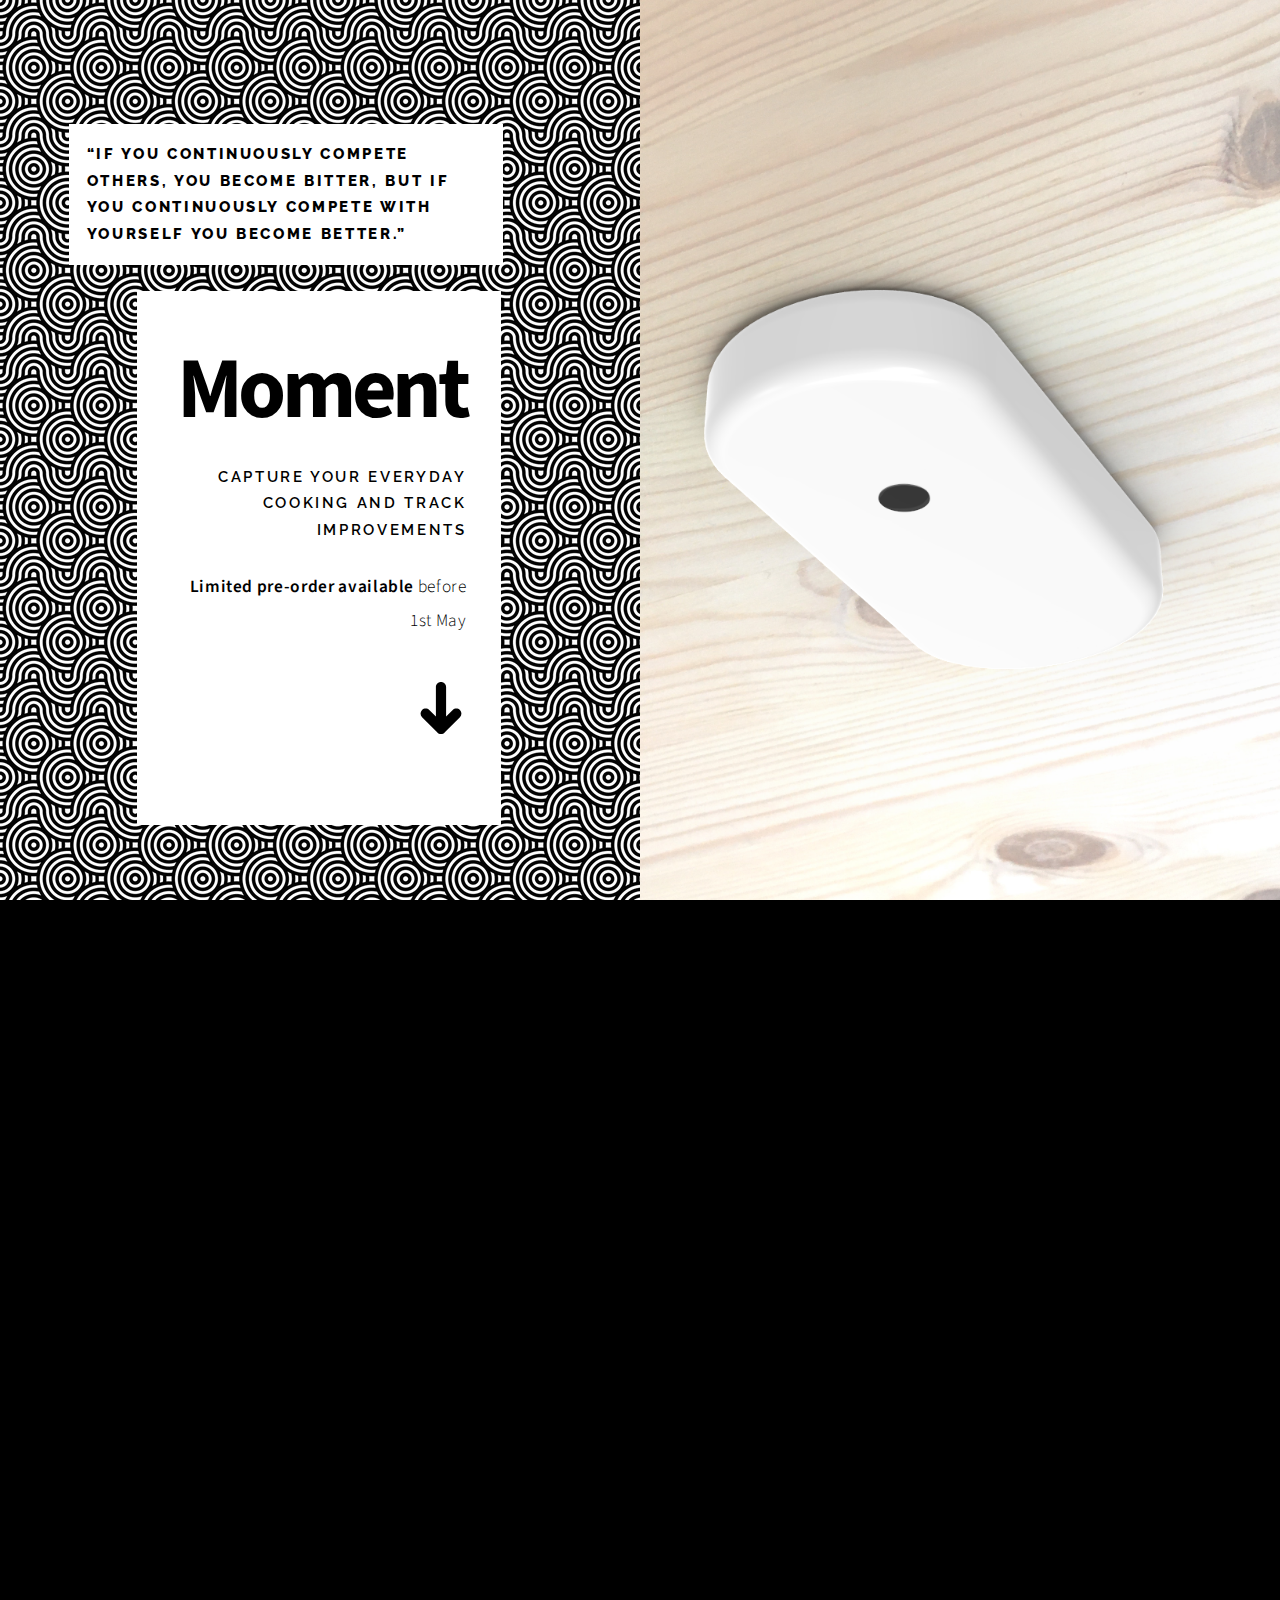
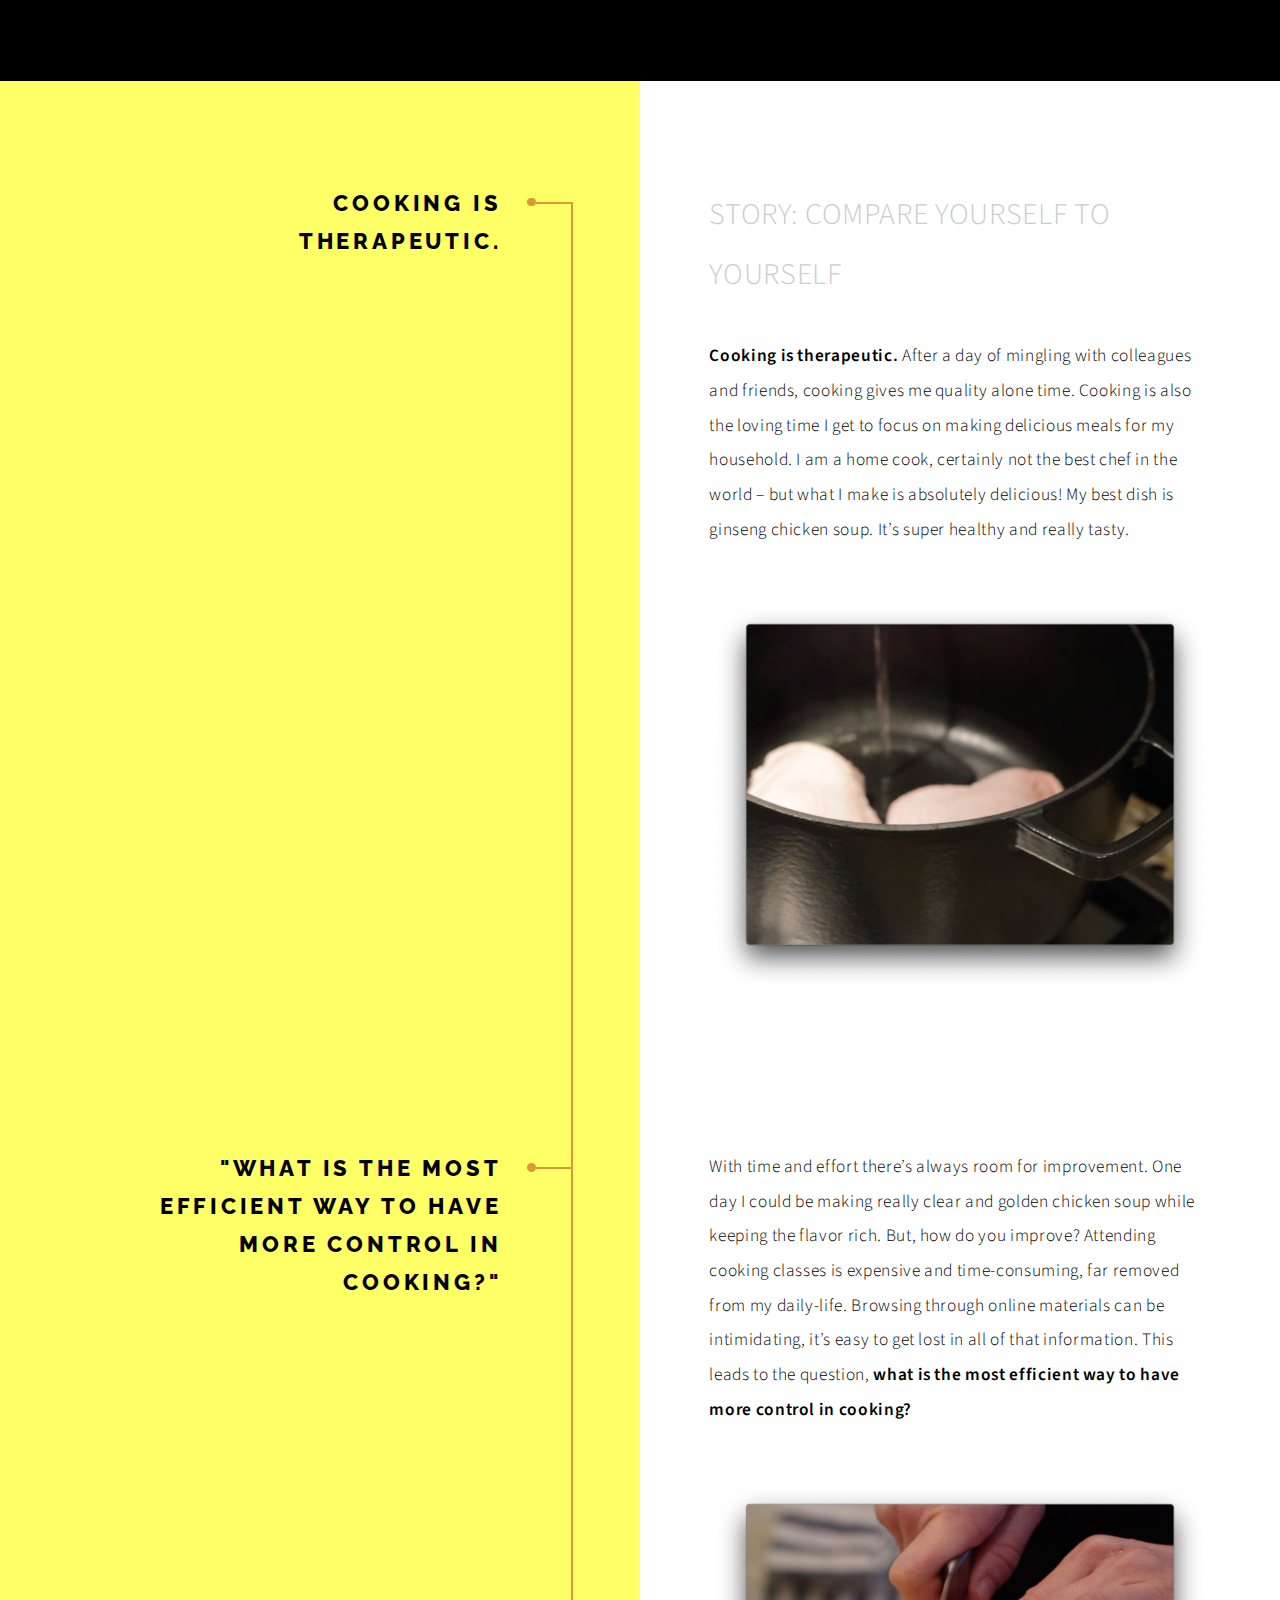
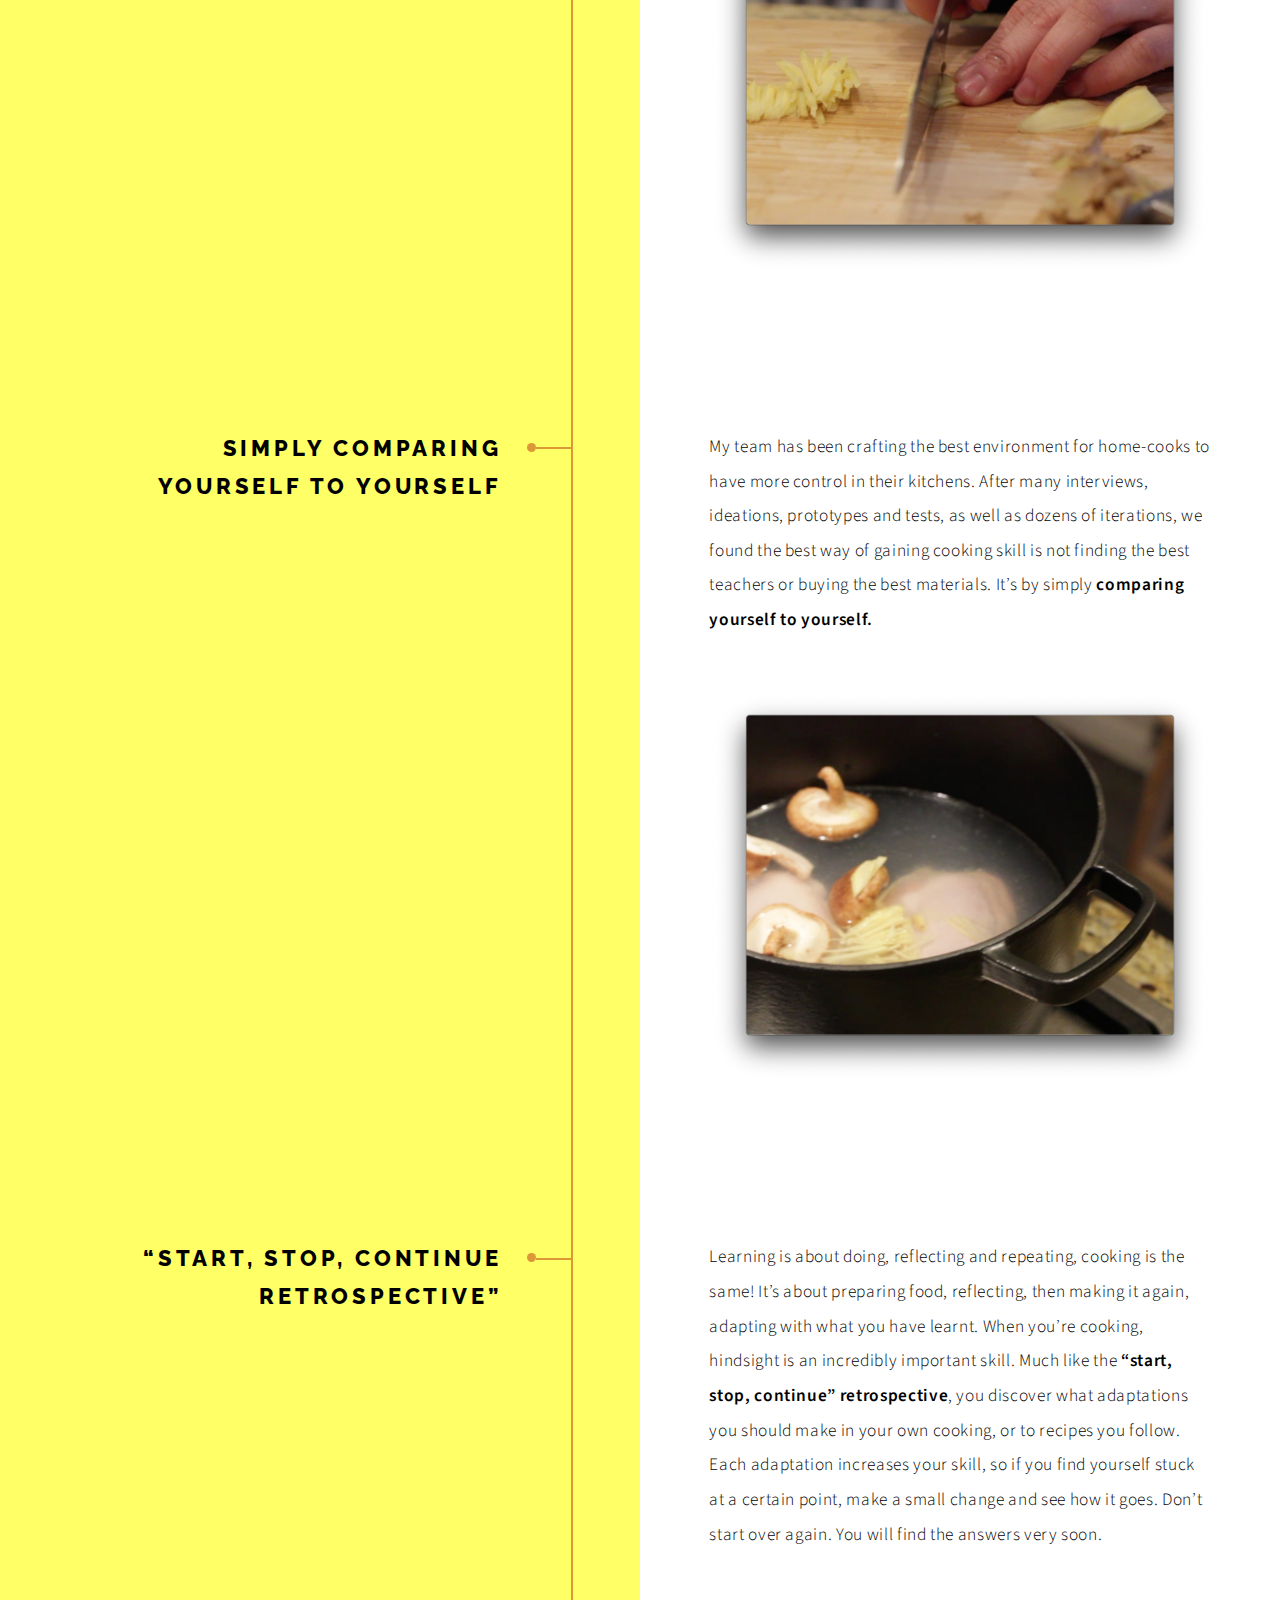
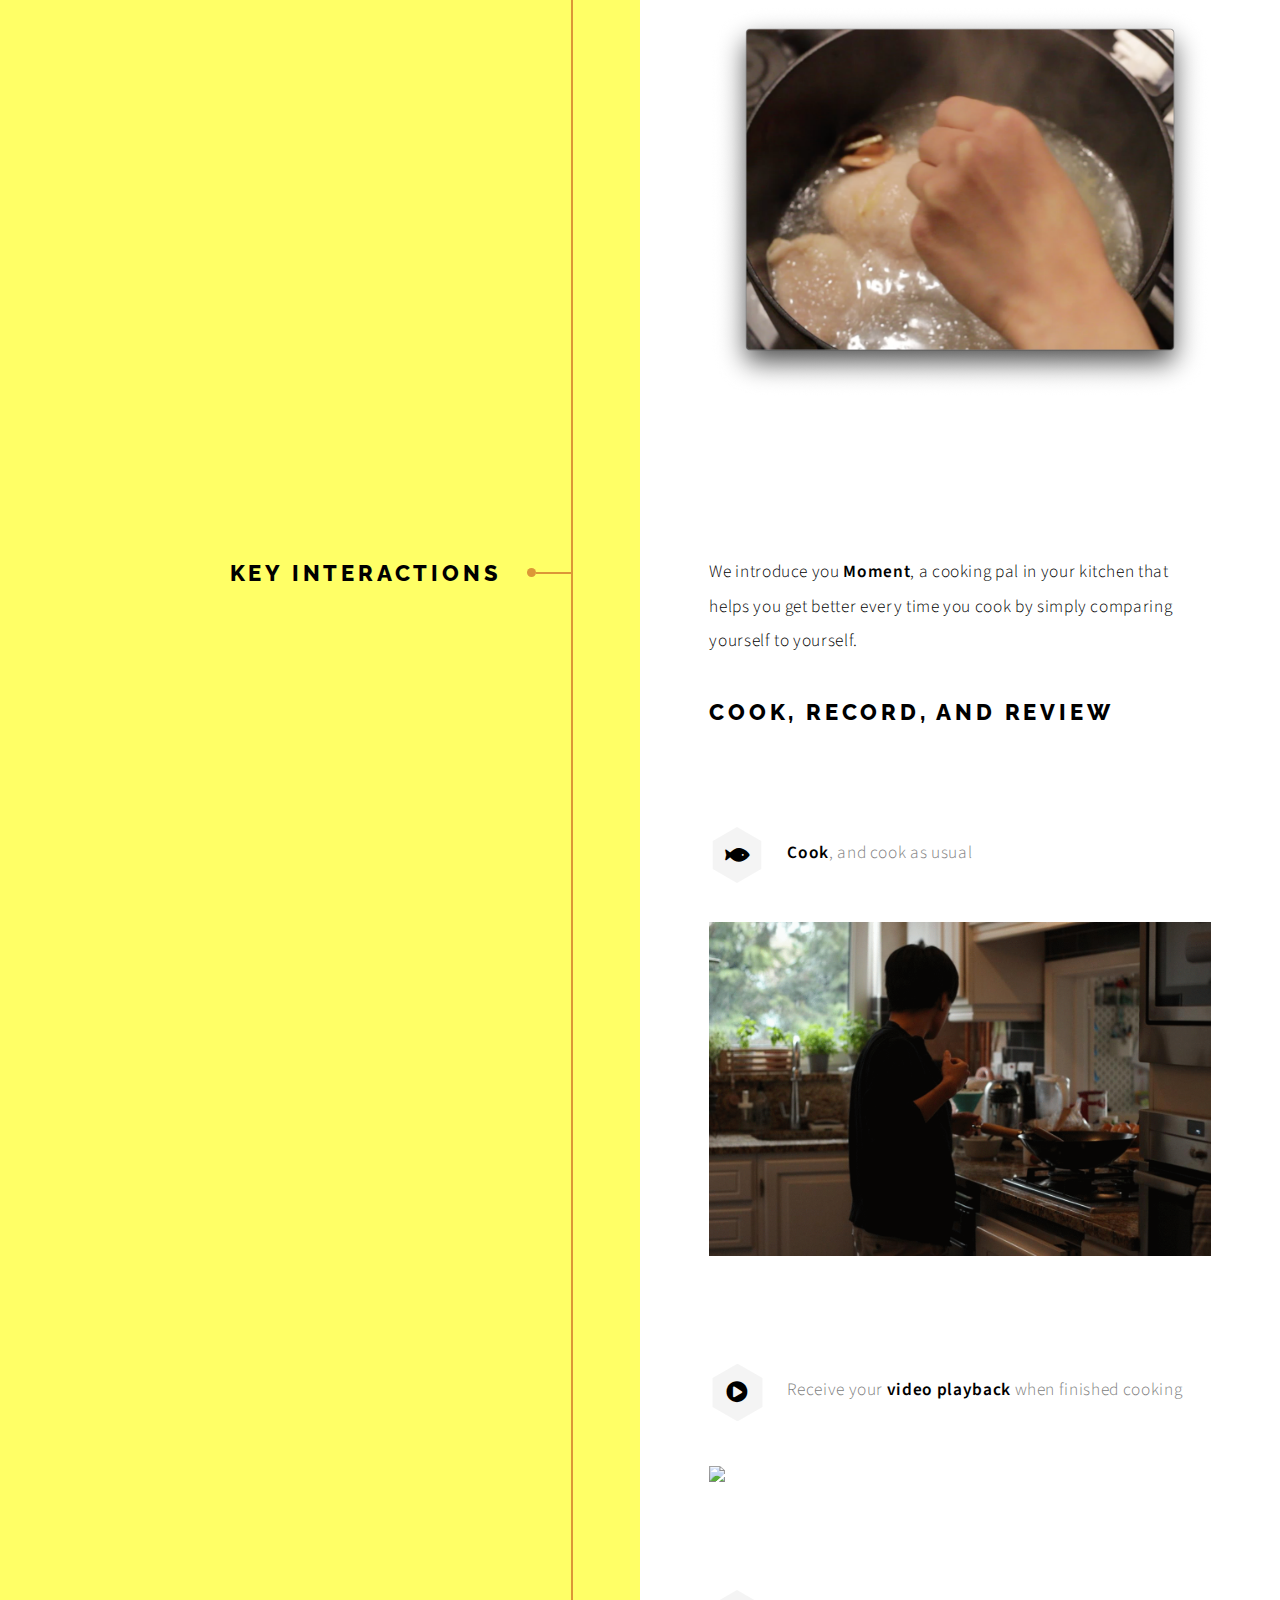
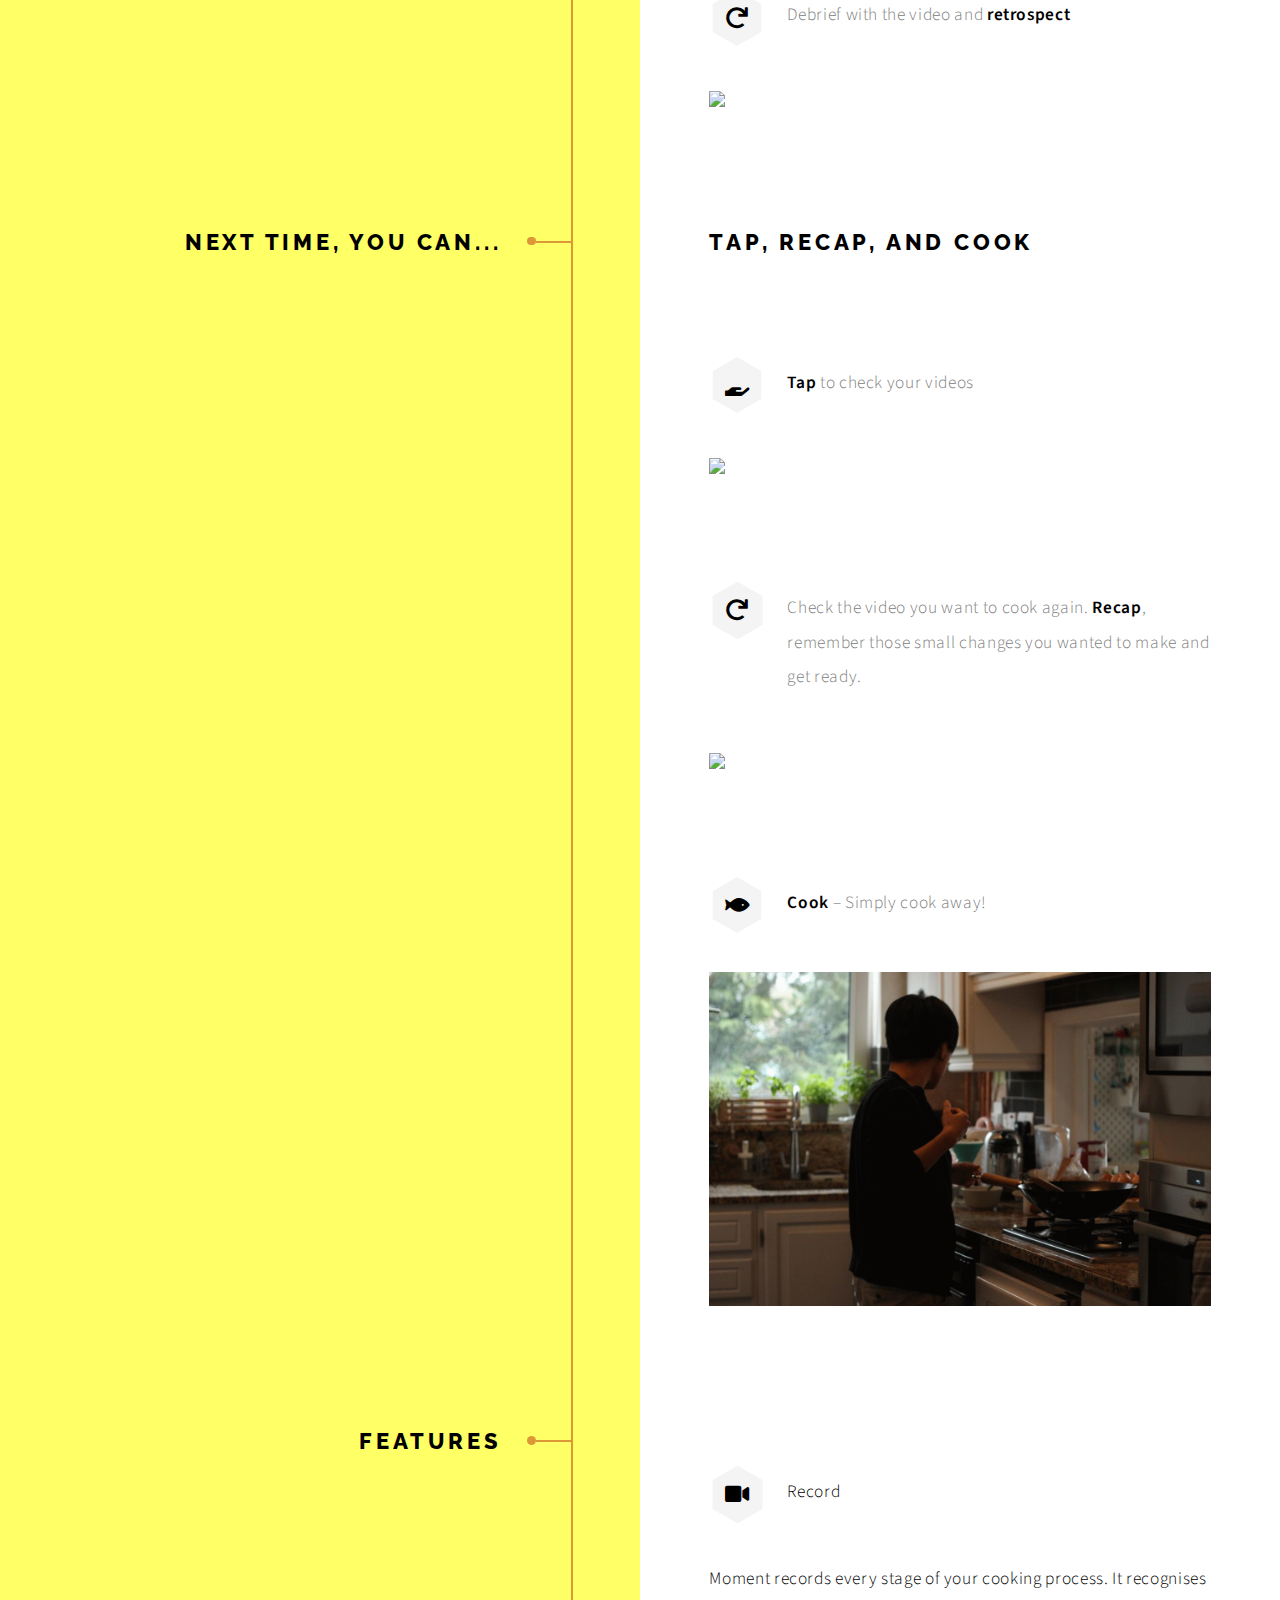
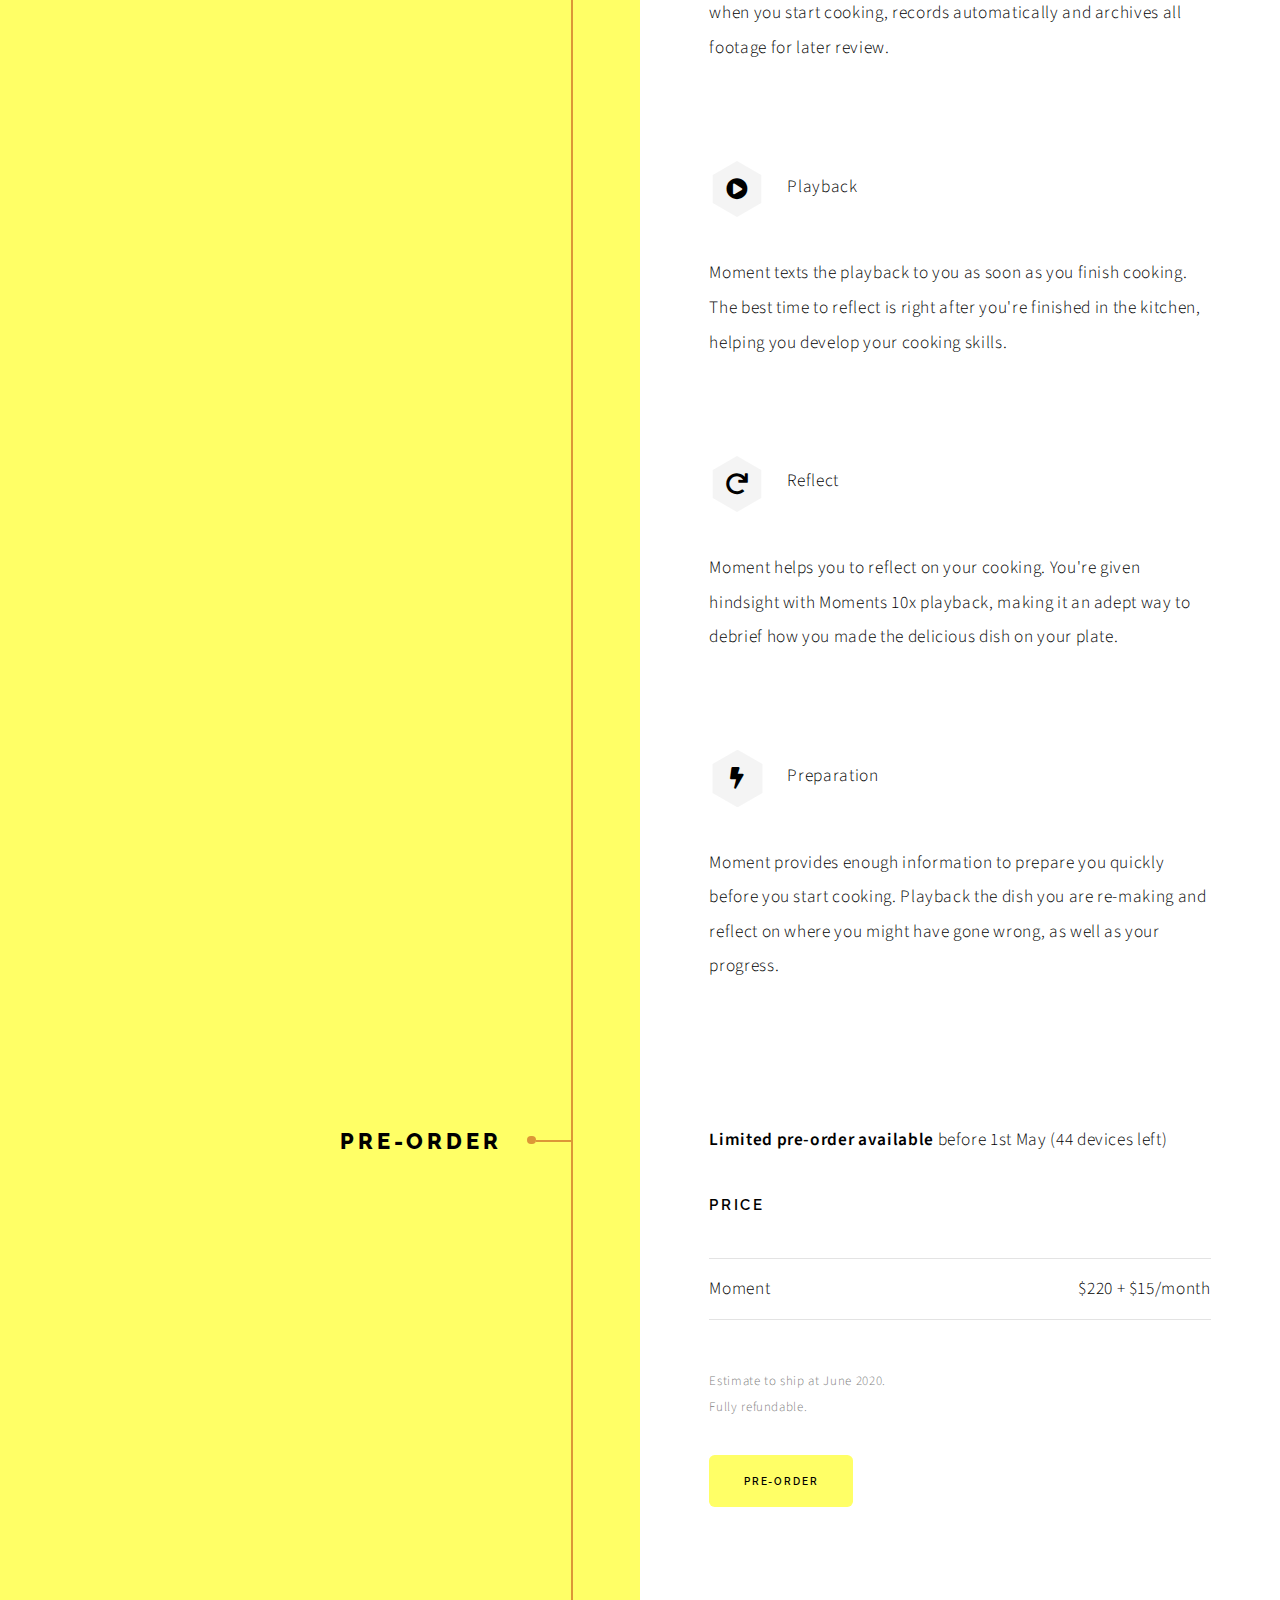
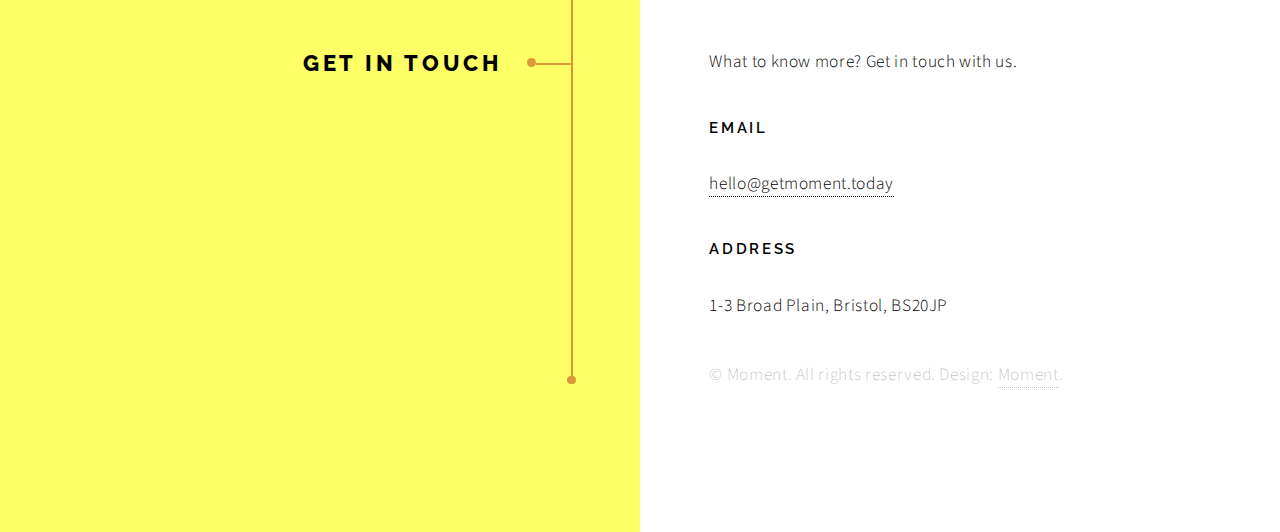
==== commit 53e4c807: "exchange old and dev" ====
--- a/dev/index.html
+++ b/dev/index.html
@@ -1,1069 +1,393 @@
-<!DOCTYPE html>
-<html lang="en">
-
-<head>
-    <meta charset="utf-8">
-    <meta http-equiv="X-UA-Compatible" content="IE=edge">
-    <meta name="viewport" content="width=device-width, initial-scale=1">
-    <title>Moment - compete with yourself</title>
-    <script src="/cdn-cgi/apps/head/-mEFVS8y7qx5pVzWHQTCQu5gnVM.js"></script>
-    <link href='https://fonts.googleapis.com/css?family=Poppins:400,300,500,600,700' rel='stylesheet' type='text/css'>
-    <link href="https://demo.web3canvas.com/themeforest/proland/css/lib/bootstrap.min.css" rel="stylesheet">
-    <link href="https://demo.web3canvas.com/themeforest/proland/css/plugins/font-awesome.min.css" rel="stylesheet">
-    <link href="https://demo.web3canvas.com/themeforest/proland/css/plugins/lineicons.css" rel="stylesheet">
-    <link href="https://cdn.lineicons.com/2.0/LineIcons.css" rel="stylesheet">
-    <link href="https://demo.web3canvas.com/themeforest/proland/vendors/magnific-popup/magnific-popup.css" rel="stylesheet">
-    <link href="https://demo.web3canvas.com/themeforest/proland/vendors/bootstrap-touchspin/jquery.bootstrap-touchspin.min.css" rel="stylesheet">
-    <link href="https://demo.web3canvas.com/themeforest/proland/vendors/bootstrap-select/css/bootstrap-select.min.css" rel="stylesheet">
-    <link href="https://demo.web3canvas.com/themeforest/proland/vendors/owl-carousel/assets/owl.carousel.css" rel="stylesheet">
-    <link href="https://demo.web3canvas.com/themeforest/proland/css/plugins/animate.css" rel="stylesheet">
-    <!-- <link href="https://demo.web3canvas.com/themeforest/proland/css/plugins/preloader.css" rel="stylesheet"> -->
-    <!-- <link href="https://demo.web3canvas.com/themeforest/proland/css/style.css" rel="stylesheet"> -->
-    <link href="mystyle.css" rel="stylesheet">
-    <link href="blue-orange.css" rel="stylesheet">
-    <link href="cool.css" rel="stylesheet">
-    <!--[if lt IE 9]>
-    <script src="js/lib/html5shiv.min.js"></script>
-    <script src="js/lib/respond.min.js"></script>
-    <![endif]-->
-</head>
-
-<body class="home" data-scroll-animation="true">
-    <div id="loading">
-        <div id="loading-center">
-            <div id="loading-center-absolute">
-                <div class="object" id="object_four"></div>
-                <div class="object" id="object_three"></div>
-                <div class="object" id="object_two"></div>
-                <div class="object" id="object_one"></div>
-            </div>
-        </div>
-    </div>
-    <header class="row" id="header">
-        <nav class="navbar navbar-default navbar-fixed-top">
-            <div class="container">
-                <div class="navbar-header">
-                    <a class="navbar-brand" href="#header"><img src="img/logo.png" alt=""></a>
-                    <button type="button" class="navbar-toggle collapsed" data-toggle="collapse" data-target="#main-navbar" aria-expanded="false">
-                        <span class="sr-only">Toggle navigation</span>
-                        <span class="icon-bar"></span>
-                        <span class="icon-bar"></span>
-                        <span class="icon-bar"></span>
-                    </button>
-                </div>
-                <div class="collapse navbar-collapse" id="main-navbar">
-                    <a href="#product-choose" class=" btn btn-warning pull-right hidden-sm hidden-xs">BUY IT NOW</a>
-                    <!-- href="#product-choose" -->
-                    <ul class="nav navbar-nav navbar-right">
-                    	<li><a href="#keyinteractions">Key Interactions</a></li>
-                        <li><a href="#product">Product</a></li>
-                        <li><a href="#features">Features</a></li>
-                        <!-- <li><a href="#reviews">Reviews</a></li>
-<li class="dropdown">
-<a href="#" class="dropdown-toggle" data-toggle="dropdown">Pages <span class="caret"></span></a>
-<ul class="dropdown-menu">
-<li><a href="index.html">Pre-order (Email)</a></li>
-<li><a href="index_email.html">Email Signup (Mailchimp)</a></li>
-<li><a href="index_buy_paypal.html">Buy Now (PayPal)</a></li>
-<li><a href="index_kickstarter.html">Kickstarter Campaign</a></li>
-<li><a href="index_indegogo.html">Indegogo Campaign</a></li>
-<li><a href="index_boxed.html">Boxed Version</a></li>
-<li><a href="index_rtl.html">RTL Version</a></li>
-<li><a href="index_video.html">Video Background</a></li>
-<li class="divider"></li>
-<li><a href="blog.html">Blog</a></li>
-<li><a href="blog-single.html">Blog Single</a></li>
-<li><a href="about.html">About Us</a></li>
-<li><a href="faq.html">FAQ</a></li>
-<li><a href="shortcodes.html">Shortcodes</a></li>
-</ul>
-</li>
-<li><a href="#contact">contact</a></li> -->
-                    </ul>
-                </div>
-            </div>
-        </nav>
-        <div class="top-banner row m0 text-center fadeInOnLoad">
-            <div class="container">
-                <h2>Make everyday cooking fun</h2>
-                <p>Moment motivates you to reach your cooking goals by capturing your cooking from start to end. It helps you to compete with the most respectful learning pal – yourself.</p>
-                <!-- <a href="#product-choose" class="btn btn-primary btn-lg">BUY WITH PAYPAL</a> -->
-                <div class="row apple-watch">
-                    <img src="img/arrow_down_1.png" alt="" class="watch_img">
-                </div>
-            </div>
-        </div>
-    </header>
-   <section class="row split-columns">
-        <div class="row m0 split-column wow fadeIn">
-            <div class="col-sm-6 image text-right">
-            	<iframe width="867.5" height="487.9" src="https://www.youtube.com/embed/LS_R91rTlcQ?&amp;version=3&amp;modestbranding=1&amp;rel=0&amp;loop=1&amp;showinfo=0" frameborder="0" allow="accelerometer; autoplay; encrypted-media; gyroscope; picture-in-picture" allowfullscreen></iframe>
-                <!-- <img src="https://demo.web3canvas.com/themeforest/proland/images/split-1.jpg" alt=""> -->
-            </div>
-            <div class="col-sm-6 texts">
-                <div class="texts-inner row m0">
-                    <h2>It's all about you</h2>
-
-                    <p>You can focus on achieving your goals, and we fix all the rest for you. Moment automatically starts recording when you start cooking, and stops when you’re finished. You can simply cook as usual. Don’t worry about setting it up or pushing any buttons. It's all done for you!</p> 
-
-                    <p> We also send you a notification when the recordings are rendered to time lapse playback and ready for review.</p>
-                    
-                </div>
-            </div>
-        </div>
-        <div class="row m0 split-column wow fadeIn">
-            <div class="col-sm-6 col-sm-push-6 image">
-            	<iframe width="867.5" height="487.9" src="https://www.youtube.com/embed/R8yUie5iW2w?&amp;version=3&amp;modestbranding=1&amp;rel=0&amp;loop=1&amp;showinfo=0" frameborder="0" allow="accelerometer; autoplay; encrypted-media; gyroscope; picture-in-picture" allowfullscreen></iframe>
-                <!-- <img src="https://demo.web3canvas.com/themeforest/proland/images/split-2.jpg" alt=""> -->
-
-
-            </div>
-            <div class="col-sm-6 col-sm-pull-6 texts">
-                <div class="texts-inner row m0">
-                    <h2>All your cookings in one place</h2>
-                    <p>We believe that “If you continuously compete with yourself, you become better.” Moment saves all your recordings in one place. You can tap on the device and access an archive of all your cooking recordings. </p>
-                    <p>We found people make improvements, add creativity to their dishes, and eventually expand their cooking repertoire.</p>
-                </div>
-            </div>
-        </div>
-    </section>
-     <section class="row how-it-works" id="keyinteractions">
-        <div class="container">
-            <div class="row section-header v2 wow fadeInUp">
-                <h2>key interactions</h2>
-                <!-- <p>Cook, record, review.</p> -->
-            </div>
-            <div class="row work-processes">
-                <div class="col-sm-4 work-process wow fadeIn">
-                    <div class="row m0 process-icon">
-                        <img src="gif/small/cook.gif" alt="">
-                    </div>
-                    <h3>Cook</h3>
-                    <p>Cook, and simply cook as usual</p>
-                </div>
-                <div class="col-sm-4 work-process wow fadeIn" data-wow-delay="0.5s">
-                    <div class="row m0 process-icon">
-                        <img src="gif/small/notification.gif" alt="">
-                    </div>
-                    <h3>Receive</h3>
-                    <p>Receive your recording when it’s ready</p>
-                </div>
-                <div class="col-sm-4 work-process wow fadeIn" data-wow-delay="1s">
-                    <div class="row m0 process-icon">
-                        <img src="gif/small/timelapse.gif" alt="">
-                    </div>
-                    <h3>Review</h3>
-                    <p>Review the video and debrief</p>
-
-                </div>
-            </div>
-        </div>
-    </section>
-    <section class="row how-it-works">
-        <div class="container">
-            <div class="row section-header v2 wow fadeInUp">
-                
-                <p>To get even more out of Moment, </p><p>the next time just before cooking, you can...</p>
-            </div>
-            <div class="row work-processes">
-                <div class="col-sm-4 work-process wow fadeIn">
-                    <div class="row m0 process-icon">
-                        <img src="gif/small/tap.gif" alt="">
-                    </div>
-                    <h3>Tap</h3>
-                    <p>Tap to check your videos. Check the video you want to cook again. </p>
-                </div>
-                <div class="col-sm-4 work-process wow fadeIn" data-wow-delay="0.5s">
-                    <div class="row m0 process-icon">
-                        <img src="gif/small/timelapse.gif" alt="">
-                    </div>
-                    <h3>Recap</h3>
-                    <p>Recap, come up with ideas making it better. Or, remember those small changes you wanted to make and get ready.</p>
-                </div>
-                <div class="col-sm-4 work-process wow fadeIn" data-wow-delay="1s">
-                    <div class="row m0 process-icon">
-                        <img src="gif/small/cook.gif" alt="">
-                    </div>
-                    <h3>Cook</h3>
-                    <p>Cook – Simply cook away!</p>
-
-                </div>
-            </div>
-        </div>
-    </section>
-    <section class="row the-product" id="product">
-        <div class="container">
-            <div class="row section-header wow fadeInUp">
-                <h2>THE PRODUCT</h2>
-                <p>Moment captures your everyday cooking, tracks how you make improvements and motivates you to reach your cooking goals. It stores all your recordings in one place for you for review and reflect anytime. </p>
-            </div>
-            <div class="row apple-watch-note-feature text-center">
-                <img src="img/product.png" alt="">
-                <div class="feature-note right top wow fadeInRight">
-                    <div class="indicator">
-                        <div class="plus-icon">
-                            <span class="plus">+</span>
-                        </div>
-                    </div>
-                    <div class="feature-name">
-                        Mount under <br> a flat surface <br>
-                    </div>
-                </div>
-                <div class="feature-note left top wow fadeInLeft">
-                    <div class="indicator">
-                        <div class="plus-icon">
-                            <span class="plus">+</span>
-                        </div>
-                    </div>
-                    <div class="feature-name">
-                        Easy-to-clean surface coating
-                    </div>
-                </div>
-                <div class="feature-note right bottom wow fadeInUp">
-                    <div class="indicator">
-                        <div class="plus-icon">
-                            <span class="plus">+</span>
-                        </div>
-                    </div>
-                    <div class="feature-name">
-                        170° camera lens
-                    </div>
-                </div>
-                <div class="feature-note left bottom wow fadeInLeft">
-                    <div class="indicator">
-                        <div class="plus-icon">
-                            <span class="plus">+</span>
-                        </div>
-                    </div>
-                    <div class="feature-name">
-                        Connect to house WiFi and your phone
-                    </div>
-                </div>
-            </div>
-        </div>
-    </section>
-    <section class="row how-it-works">
-        <div class="container">
-            <div class="row section-header v2 wow fadeInUp">
-                <h2>how it works</h2>
-                <p>Here is how to install it. It’s as easy as plug and play! </p>
-            </div>
-            <div class="row work-processes">
-                <div class="col-sm-4 work-process wow fadeIn">
-                    <div class="row m0 process-icon">
-                        <img src="assets/kitchen.png" alt="">
-                    </div>
-                    <h3>Place Device</h3>
-                    <p>Find a place in your kitchen for the device. </p>
-                    <p>Let the camera cover where you cook most of your meals.</p>
-                </div>
-                <div class="col-sm-4 work-process wow fadeIn" data-wow-delay="0.5s">
-                    <div class="row m0 process-icon">
-                        <img src="assets/plug.png" alt="">
-                    </div>
-                    <h3>Get Online</h3>
-                    <p>Plug in with a wall power and you are online!</p>
-                </div>
-                <div class="col-sm-4 work-process wow fadeIn" data-wow-delay="1s">
-                    <div class="row m0 process-icon">
-                        <img src="assets/download.png" alt="">
-                    </div>
-                    <h3>Yay! Done.</h3>
-                    <p>All your recordings will be sent to you directly.</p>
-
-                </div>
-            </div>
-        </div>
-    </section>
-    <section class="row the-benefits" id="features">
-        <div class="container">
-            <div class="row section-header wow fadeInUp">
-                <h2>The Benefits</h2>
-                <p>We want you to focus on yourself. No matter if it's acquiring better techniques, becoming more efficient, reducing food waste or having more control on the taste of your food. So, we have taken care of all the rest for you!</p>
-            </div>
-            <div class="row benefit-notes">
-                <div class="col-sm-6 col-md-3 benefit wow fadeInUp">
-                    <div class="media">
-                        <div class="media-left">
-                            <span><i class="lni lni-video"></i></span>
-                        </div>
-                        <div class="media-body">
-                            <h4>Record</h4>
-                            <p>Moment records every stage of your cooking process. It recognises when you start cooking, records automatically and archives all footage for later review.</p>
-                        </div>
-                    </div>
-                </div>
-                <div class="col-sm-6 col-md-3 benefit wow fadeInUp" data-wow-delay="0.3s">
-                    <div class="media">
-                        <div class="media-left">
-                            <span><i class="lni lni-play"></i></span>
-                        </div>
-                        <div class="media-body">
-                            <h4>Playback</h4>
-                            <p>Moment texts the playback to you as soon as you finish cooking. The best time to reflect is right after you're finished in the kitchen, helping you develop your cooking skills.</p>
-                        </div>
-                    </div>
-                </div>
-                <div class="col-sm-6 col-md-3 benefit wow fadeInUp" data-wow-delay="0.9s">
-                    <div class="media">
-                        <div class="media-left">
-                            <span><i class="lni lni-thumbs-up"></i></span>
-                        </div>
-                        <div class="media-body">
-                            <h4>Preparation</h4>
-                            <p>Moment provides enough information to prepare you quickly before you start cooking. Playback the dish you are re-making and reflect on where you might have gone wrong, as well as your progress.</p>
-                        </div>
-                    </div>
-                </div>
-                <div class="col-sm-6 col-md-3 benefit wow fadeInUp" data-wow-delay="0.6s">
-                    <div class="media">
-                        <div class="media-left">
-                            <span><i class="lni lni-emoji-smile"></i></span>
-                        </div>
-                        <div class="media-body">
-                            <h4>Reflect</h4>
-                            <p>Moment helps you to reflect on your cooking. You're given hindsight with Moments 10x playback, making it an adept way to debrief how you made the delicious dish on your plate.</p>
-                        </div>
-                    </div>
-                </div>
-             	
-                
-            </div>
-        </div>
-    </section>
-    
-   <!--  <section class="row our-collection">
-        <div class="container">
-            <div class="row section-header wow fadeInUp">
-                <h2>Our Collection</h2>
-                <p>You are unique. You have unique style and you need a unique watch for you. Choose from our collection of watches.</p>
-            </div>
-            <div class="row collections">
-                <div class="col-sm-6 col-md-3 item wow fadeIn">
-                    <div class="row m0 featured-img">
-                        <img src="images/collection-1.jpg" alt="">
-                    </div>
-                    <h4 class="title">Watch Limited Edition</h4>
-                    <h5 class="category">Stainless steel case</h5>
-                    <h4 class="price">$399</h4>
-                    <a href="#product-choose" class="btn">CHOOSE</a>
-                </div>
-                <div class="col-sm-6 col-md-3 item wow fadeIn" data-wow-delay="0.5s">
-                    <div class="row m0 featured-img">
-                        <img src="images/collection-2.jpg" alt="">
-                    </div>
-                    <h4 class="title">Watch Bracelet</h4>
-                    <h5 class="category">White strap &amp; Stainless steel</h5>
-                    <h4 class="price">$299</h4>
-                    <a href="#product-choose" class="btn">CHOOSE</a>
-                </div>
-                <div class="col-sm-6 col-md-3 item wow fadeIn" data-wow-delay="1s">
-                    <div class="row m0 featured-img">
-                        <img src="images/collection-3.jpg" alt="">
-                    </div>
-                    <h4 class="title">Watch Original</h4>
-                    <h5 class="category">The FirstWatch ever released</h5>
-                    <h4 class="price">$249</h4>
-                    <a href="#product-choose" class="btn">CHOOSE</a>
-                </div>
-                <div class="col-sm-6 col-md-3 item wow fadeIn" data-wow-delay="1.5s">
-                    <div class="row m0 featured-img">
-                        <img src="images/collection-4.jpg" alt="">
-                    </div>
-                    <h4 class="title">Watch Soprts Edition</h4>
-                    <h5 class="category">Water proof and Fitness tracking</h5>
-                    <h4 class="price">$399</h4>
-                    <a href="#product-choose" class="btn">CHOOSE</a>
-                </div>
-            </div>
-        </div>
-    </section> -->
-    <!-- <section class="row the-watch">
-        <div class="container">
-            <div class="row">
-                <div class="col-md-5 col-md-offset-1 text-center the-watch-img wow zoomIn">
-                    <img src="images/the-watch.png" alt="" class="img-responsive">
-                </div>
-                <div class="col-md-6 the-watch-features">
-                    <div class="row section-header v3 wow fadeIn">
-                        <h2>The Watch</h2>
-                        <p>With an image in the side of this conetent, you can use this section to write about some cool thing about your product or its features.</p>
-                    </div>
-                    <ul class="nav">
-                        <li class="wow fadeIn" data-wow-delay="0.2s">Compatible with all devices</li>
-                        <li class="wow fadeIn" data-wow-delay="0.4s">Android and iOS Support</li>
-                        <li class="wow fadeIn" data-wow-delay="0.6s">Activity &amp; Health Tracker</li>
-                        <li class="wow fadeIn" data-wow-delay="0.8s">Read &amp; reply to messages</li>
-                    </ul>
-                </div>
-            </div>
-        </div>
-    </section> -->
-    <!-- <section class="row split-columns">
-        <div class="row m0 split-column wow fadeIn">
-            <div class="col-sm-6 image text-right">
-                <img src="images/split-1.jpg" alt="">
-            </div>
-            <div class="col-sm-6 texts">
-                <div class="texts-inner row m0">
-                    <h2>Every Apps you wanted</h2>
-                    <p>You won’t just send and receive messages, calls, and mail more easily and efficiently. You’ll express yourself in unique, fun, and more personal ways. Communicating with Watch is discreet, sophisticated, and nuanced. a whole new way to connect with others.</p>
-                </div>
-            </div>
-        </div>
-        <div class="row m0 split-column wow fadeIn">
-            <div class="col-sm-6 col-sm-push-6 image">
-                <img src="images/split-2.jpg" alt="">
-            </div>
-            <div class="col-sm-6 col-sm-pull-6 texts">
-                <div class="texts-inner row m0">
-                    <h2>Health and Fitness</h2>
-                    <p>Fitness isn’t just about running, biking, or hitting the gym. It’s also about being active throughout the day. Watch measures all the ways you move, such as walking the dog, taking the stairs, or playing with your kids. It even keeps track of when you stand up.</p>
-                </div>
-            </div>
-        </div>
-    </section> -->
-   <!--  <section class="row reviews" id="reviews">
-        <div class="container">
-            <div class="row section-header wow fadeInUp">
-                <h2>Reviews</h2>
-                <p>Don’t take our word,. See what our experts says about the watch. We have got over 1000s of positive reviews.</p>
-            </div>
-            <div class="row">
-                <div class="review col-sm-4 wow fadeIn">
-                    <img src="images/quote.png" alt="" class="review-sign">
-                    <p>The Watch is the nicest smartwatch available, but it's more status symbol than wearable revolutionary. Most of the Watch's features are great.</p>
-                    <img src="images/reviewer1.png" alt="" class="reviewer">
-                </div>
-                <div class="review col-sm-4 wow fadeIn" data-wow-delay="0.3s">
-                    <img src="images/quote.png" alt="" class="review-sign">
-                    <p>Watch is the most ambitious, well constructed smartwatch ever seen, but first-gen shortfalls make it feel more like a fashionable toy than a necessary tool.</p>
-                    <img src="images/reviewer2.png" alt="" class="reviewer">
-                </div>
-                <div class="review col-sm-4 wow fadeIn" data-wow-delay="0.6s">
-                    <img src="images/quote.png" alt="" class="review-sign">
-                    <p>Watch is the best smartwatch we’ve used, and the first that feels friendly and has character. Watch OS 2.0 adds needed app and Siri abilities.</p>
-                    <img src="images/reviewer3.png" alt="" class="reviewer">
-                </div>
-            </div>
-        </div>
-    </section> -->
-    <!-- <section class="row  featured-on">
-        <div class="container">
-            <div class="row">
-                <h3>As featured on</h3>
-                <ul class="nav nav-justified">
-                    <li class="wow fadeInUp" data-wow-delay="0.2s"><img src="images/featured1.png" alt=""></li>
-                    <li class="wow fadeInUp" data-wow-delay="0.4s"><img src="images/featured2.png" alt=""></li>
-                    <li class="wow fadeInUp" data-wow-delay="0.6s"><img src="images/featured3.png" alt=""></li>
-                    <li class="wow fadeInUp" data-wow-delay="0.8s"><img src="images/featured4.png" alt=""></li>
-                    <li class="wow fadeInUp" data-wow-delay="1s"><img src="images/featured5.png" alt=""></li>
-                    <li class="wow fadeInUp" data-wow-delay="1.2s"><img src="images/featured6.png" alt=""></li>
-                </ul>
-            </div>
-        </div>
-    </section> -->
-    <!-- <section class="row faqs">
-        <div class="container">
-            <div class="row section-header wow fadeInUp">
-                <h2>faq</h2>
-                <p>Got questions? We’ve got answers. If you have some other questions, feel free to send us an email to <a href="#"><span class="__cf_email__" data-cfemail="d7bfb2bbbbb897a7a5b8b3a2b4a3f9b4b8ba">[email&#160;protected]</span></a></p>
-            </div>
-            <div class="row">
-                <div class="col-sm-6 faq wow fadeInUp">
-                    <h4>What is Watch? How it works?</h4>
-                    <p>Watch took center stage at this year's Product Show with a preview of watch OS 2. The next generation of Watch software is packed with features that just might turn the device from a nice-to-have into a must-have. If you already own an Apple Watch, you'll have to live with the old software until fall. You’ll love it at the first use.</p>
-                </div>
-                <div class="col-sm-6 faq wow fadeInUp">
-                    <h4>How the watch is made?</h4>
-                    <p>Watch has an anodized aluminum case (which is lighter than stainless steel) in silver or space gray, and the face is Ion-X glass, which also designed to be hard and rugged (as well as a little bit lighter) than the sapphire. It’s definitely the lightest of the three Apple Watch editions, making it an ideal exercise companion. </p>
-                </div>
-                <div class="col-sm-6 faq wow fadeInUp" data-wow-delay="0.3s">
-                    <h4>Can I swap out the watch band?</h4>
-                    <p>Absolutely. Watch comes with six bands that are easy to mix and match any band with any watch. You can swap them out as your heart desires without the aid of any tools—as long as the band and watch are the same size. (The Leather Loop band, for example, only fits 42mm watches, not the smaller 38mm size.) </p>
-                </div>
-                <div class="col-sm-6 faq wow fadeInUp" data-wow-delay="0.3s">
-                    <h4>So it’s a watch and a fitness tracker?</h4>
-                    <p>The accelerometer lets the watch count your steps, and it extrapolate distance on its own, or rely on the GPS in the paired Phone to trace your exact route. That step data comes in handy for two of the apps included on the watch: Activity and Workout. Both of the watch’s fitness apps sync data back to the Health and Fitness apps on your Phone.</p>
-                </div>
-            </div>
-        </div>
-    </section> -->
-    <!-- <section class="row tech-specs">
-        <div class="container">
-            <div class="row section-header wow fadeInUp">
-                <h2>tech specs</h2>
-                <p>Need more info? Please have a look at the tech specs of the watch. We’ve used Latest technology &amp; quality materials</p>
-            </div>
-            <div class="row tech-specs-row">
-                <div class="col-sm-6 col-md-4 tech-spec wow fadeIn" data-wow-delay="0s">
-                    <h4>Compatibility</h4>
-                    <ul class="nav">
-                        <li>iPhone iOS 7 &amp; up</li>
-                        <li>Android 4.3 &amp; uptexts</li>
-                        <li>Bluetooth 4.0</li>
-                        <li>Notification for calls / texts</li>
-                    </ul>
-                </div>
-                <div class="col-sm-6 col-md-4 tech-spec wow fadeIn" data-wow-delay="0.3s">
-                    <h4>App</h4>
-                    <ul class="nav">
-                        <li>Set daily goals</li>
-                        <li>Analyze history</li>
-                        <li>Sync to phone &amp; cloud</li>
-                        <li>Connect to Apple health kit</li>
-                        <li>Connect to Google fit</li>
-                        <li>Watch firmware upgrade</li>
-                    </ul>
-                </div>
-                <div class="col-sm-6 col-md-4 tech-spec wow fadeIn" data-wow-delay="0.6s">
-                    <h4>Vibration silent alarms</h4>
-                    <ul class="nav">
-                        <li>Phone notifications</li>
-                        <li>Daily goal reached</li>
-                        <li>Daily wake-up alarm</li>
-                        <li>Location assistance</li>
-                        <li>Accessiblity features</li>
-                    </ul>
-                </div>
-                <div class="col-sm-6 col-md-4 tech-spec wow fadeIn" data-wow-delay="0.9s">
-                    <h4>Watch</h4>
-                    <ul class="nav">
-                        <li>12.6mm thickness</li>
-                        <li>3.16L stainless steel case</li>
-                        <li>40mm diameter</li>
-                        <li>5 ATM water resistant</li>
-                        <li>Sapphire glass crystal</li>
-                    </ul>
-                </div>
-                <div class="col-sm-6 col-md-4 tech-spec wow fadeIn" data-wow-delay="1.2s">
-                    <h4>Straps</h4>
-                    <ul class="nav">
-                        <li>Italian leather with natural lining</li>
-                        <li>Comfort sport fabric</li>
-                        <li>Quick-release pins</li>
-                    </ul>
-                </div>
-                <div class="col-sm-6 col-md-4 tech-spec wow fadeIn" data-wow-delay="1.5s">
-                    <h4>Activity tracking</h4>
-                    <ul class="nav">
-                        <li>Step counting</li>
-                        <li>Distance</li>
-                        <li>Calories burned</li>
-                        <li>Swimming (strokes)</li>
-                    </ul>
-                </div>
-                <div class="col-sm-6 col-md-4 tech-spec wow fadeIn" data-wow-delay="1.8s">
-                    <h4>Timekeeping</h4>
-                    <ul class="nav">
-                        <li>Swiss ETA movement</li>
-                        <li>Accurate, reliable</li>
-                    </ul>
-                </div>
-                <div class="col-sm-6 col-md-4 tech-spec wow fadeIn" data-wow-delay="2.1s">
-                    <h4>Battery power</h4>
-                    <ul class="nav">
-                        <li>Standard CR2025 6+ months</li>
-                        <li>Standard 364 for timekeeping 5+ years</li>
-                        <li>Solar Power available as aupgrade</li>
-                    </ul>
-                </div>
-                <div class="col-sm-6 col-md-4 tech-spec wow fadeIn" data-wow-delay="2.4s">
-                    <h4>Sensors</h4>
-                    <ul class="nav">
-                        <li>MEMS 3-axis accelerometer</li>
-                        <li>Highly accurate</li>
-                        <li>Low power consumption</li>
-                    </ul>
-                </div>
-            </div>
-            <div class="row tech-specs-row">
-            </div>
-            <div class="row tech-specs-row">
-            </div>
-        </div>
-    </section> -->
-    <!-- <section class="row team">
-        <div class="container">
-            <div class="row section-header wow fadeInUp">
-                <h2>meet the team</h2>
-                <p>We are a small group of inverntors, hackers and designers from the differrent parts of the world on a mission.</p>
-            </div>
-            <div class="row team_members">
-                <div class="col-md-3 col-sm-6 member wow fadeInUp">
-                    <div class="row m0 inner">
-                        <div class="row m0 image">
-                            <img src="images/team-1.jpg" alt="">
-                        </div>
-                        <div class="texts row m0">
-                            <h4>Gary Elliott</h4>
-                            <h5>Co-Founder and CEO</h5>
-                        </div>
-                    </div>
-                </div>
-                <div class="col-md-3 col-sm-6 member wow fadeInUp" data-wow-delay="0.3s">
-                    <div class="row m0 inner">
-                        <div class="row m0 image">
-                            <img src="images/team-2.jpg" alt="">
-                        </div>
-                        <div class="texts row m0">
-                            <h4>Jeffrey Allen</h4>
-                            <h5>Co-Founder and CTO</h5>
-                        </div>
-                    </div>
-                </div>
-                <div class="col-md-3 col-sm-6 member wow fadeInUp" data-wow-delay="0.6s">
-                    <div class="row m0 inner">
-                        <div class="row m0 image">
-                            <img src="images/team-3.jpg" alt="">
-                        </div>
-                        <div class="texts row m0">
-                            <h4>Sara Mendez</h4>
-                            <h5>Lead Developer, Hacker</h5>
-                        </div>
-                    </div>
-                </div>
-                <div class="col-md-3 col-sm-6 member wow fadeInUp" data-wow-delay="0.9s">
-                    <div class="row m0 inner">
-                        <div class="row m0 image">
-                            <img src="images/team-4.jpg" alt="">
-                        </div>
-                        <div class="texts row m0">
-                            <h4>Albert Castro</h4>
-                            <h5>3D Designer &amp; Prototyper</h5>
-                        </div>
-                    </div>
-                </div>
-            </div>
-        </div>
-    </section> -->
-    <section class="row timeline">
-        <div class="container">
-            <div class="row section-header wow fadeInUp">
-                <h2>timeline</h2>
-                <p>Here’s a roadmap of our product to highlight the milestones from the initial phase to delivery and future updates.</p>
-            </div>
-            <div class="row timeline-row">
-                <div class="row m0 timeline-post">
-                    <div class="bar-content">
-                        <div class="inner">now</div>
-                    </div>
-                </div>
-                <div class="row m0 timeline-post has-content wow fadeInUp">
-                    <div class="col-sm-6 half-side date">
-                        9 April 2020
-                    </div>
-                    <div class="col-sm-6 half-side content">
-                        <div class="inner">
-                            <h4 class="title">Working Prototype Deployment</h4>
-                        </div>
-                    </div>
-                </div>
-                <div class="row m0 timeline-post has-content odd wow fadeInUp">
-                    <div class="col-sm-6 half-side date">
-                        13 April 2020
-                    </div>
-                    <div class="col-sm-6 half-side content">
-                        <div class="inner">
-                            <h4 class="title">Testing Pre-Production Samples</h4>
-                        </div>
-                    </div>
-                </div>
-                <div class="row m0 timeline-post has-content wow fadeInUp">
-                    <div class="col-sm-6 half-side date">
-                        30 April 2020
-                    </div>
-                    <div class="col-sm-6 half-side content">
-                        <div class="inner">
-                            <h4 class="title">Pre-orders accepted</h4>
-                            <!-- <p>And an optional description. You may add little description of your milestone if you want.</p> -->
-                        </div>
-                    </div>
-                </div>
-               <div class="row m0 timeline-post has-content odd wow fadeInUp">
-                    <div class="col-sm-6 half-side date">
-                        1 May 2020
-                    </div>
-                    <div class="col-sm-6 half-side content">
-                        <div class="inner">
-                            <h4 class="title">Production</h4>
-                        </div>
-                    </div>
-                </div>
-                 <!-- 
-                <div class="row m0 timeline-post wow fadeInUp">
-                    <div class="bar-content">
-                        <div class="inner">2015</div>
-                    </div>
-                </div>
-           		 -->
-                <div class="row m0 timeline-post has-content wow fadeInUp">
-                    <div class="col-sm-6 half-side date">
-                        15 May 2020
-                    </div>
-                    <div class="col-sm-6 half-side content">
-                        <div class="inner">
-                            <h4 class="title">Samples Testing</h4>
-                        </div>
-                    </div>
-                </div>
-                 
-                <div class="row m0 timeline-post has-content odd wow fadeInUp">
-                    <div class="col-sm-6 half-side date">
-                        1 June 2020
-                    </div>
-                    <div class="col-sm-6 half-side content">
-                        <div class="inner">
-                            <h4 class="title">Products Assembly</h4>
-                        </div>
-                    </div>
-                </div> 
-
-                <div class="row m0 timeline-post has-content wow fadeInUp">
-                    <div class="col-sm-6 half-side date">
-                        12 JUNE 2020
-                    </div>
-                    <div class="col-sm-6 half-side content">
-                        <div class="inner">
-                            <h4 class="title">Product Dispatch</h4>
-                        </div>
-                    </div>
-                </div>
-
-                <div class="row m0 timeline-post">
-                    <div class="bar-content">
-                        <div class="inner">Distribute</div>
-                    </div>
-                </div>
-            </div>
-        </div>
-    </section>
-    
-    <section class="row newsletter">
-        <div class="container">
-            <div class="row section-header wow fadeInUp">
-                <h2>Get in touch</h2>
-                <p>Get in touch with us to find out more about the product.</p>
-            </div>
-            <div class="row work-process">
-	            <h4>Email</h4>
-	            <p>hello@getmoment.today</p>
-	            <h4>Address</h4>
-	            <p>1-3 Broad Plain, Bristol, BS20JP</p>
-
-            </div>
-            
-            <!-- <form action="php/subscribe.php" id="subscribeform" class="row newsletter-form" method="post">
-                <div class="input-group">
-                    <input type="email" class="form-control" name="email" placeholder="Enter Your Email Address">
-                    <span class="input-group-addon">
-                        <button type="submit" id="js-subscribe-btn"><img src="images/right-angle-white.png" alt=""></button>
-                    </span>
-                </div>
-                <div id="js-subscribe-result" class="text-center" data-success-msg="Almost finished. Please check your email and verify." data-error-msg="Oops. Something went wrong.">
-                    <p>
-                        <img src="images/protect.png" alt="">No Spam. We Promise. Unsubscribe anytime.
-                    </p>
-                </div>
-            </form> -->
-        </div>
-    </section>
-    <!-- <section class="row contact" id="contact">
-        <div id="mapBox" class="row m0" data-lat="51.454233" data-lon="2.582548" data-zoom="15"></div>
-        <div class="flip-box-container row m0">
-            <div class="flip-box row m0 wow fadeIn">
-                <div class="row contact-box flip-box-part">
-                    <h2>get in touch</h2>
-                    <ul class="nav">
-                        <li><i class="fa fa-map-marker"></i>523 Sylvan Ave, 5th Floor
-                            <br>Mountain View, CA 94041USA</li>
-                        <li><i class="fa fa-phone"></i>+1 (234) 56789
-                            <br>+1 987 654 3210</li>
-                        <li><i class="fa fa-envelope"></i><a href="/cdn-cgi/l/email-protection" class="__cf_email__" data-cfemail="3a494f4a4a55484e7a4d5b4e5952565b545e14595557">[email&#160;protected]</a></li>
-                    </ul>
-                    <button class="flip-contact-box btn btn-block">contact us</button>
-                </div>
-                <div class="row contact-form flip-box-part">
-                    <a href="javascript:void(0);" class="js-close-flip">&times;</a>
-                    <form action="php/contact.php" id="phpcontactform" method="POST">
-                        <div class="row">
-                            <div class="form-group col-sm-6">
-                                <input type="text" name="name" class="form-control" placeholder="Name" required>
-                            </div>
-                            <div class="form-group col-sm-6">
-                                <input type="email" name="email" class="form-control" placeholder="Email Address" required>
-                            </div>
-                        </div>
-                        <div class="form-group">
-                            <input type="text" name="subject" class="form-control" placeholder="Subject" required>
-                        </div>
-                        <div class="form-group">
-                            <textarea class="form-control" name="message" placeholder="Message" required></textarea>
-                        </div>
-                        <button type="submit" id="js-contact-btn" class="btn btn-block">Send Message</button>
-                        <div id="js-contact-result" data-success-msg="Form submitted successfully." data-error-msg="Oops. Something went wrong."></div>
-                    </form>
-                </div>
-            </div>
-        </div>
-    </section> -->
-    <footer class="row">
-        <div class="container">
-            <div class="row m0 social-links">
-                <ul class="nav">
-                    <li class="wow fadeInUp"><a href="#"><i class="lni lni-facebook"></i></a></li>
-                    <li class="wow fadeInUp" data-wow-delay="0.1s"><a href="#"><i class="lni lni-twitter"></i></a></li>
-                    <li class="wow fadeInUp" data-wow-delay="0.2s"><a href="#"><i class="lni lni-linkedin"></i></a></li>
-                    <li class="wow fadeInUp" data-wow-delay="0.3s"><a href="#"><i class="lni lni-youtube"></i></a></li>
-<!--                     <li class="wow fadeInUp" data-wow-delay="0.4s"><a href="#"><i class="fa fa-google-plus"></i></a></li>
-                    <li class="wow fadeInUp" data-wow-delay="0.5s"><a href="#"><i class="fa fa-pinterest"></i></a></li> -->
-                </ul>
-            </div>
-            <div class="row m0 menu-rights">
-                <ul class="nav footer-menu">
-                    <li><a href="about.html">About</a></li>
-                    <li><a href="terms-of-use.html">Terms of Use</a></li>
-                    <li><a href="privacy-policy.html">Privacy Policy</a></li>
-                </ul>
-                <p>Copyright © 2020. Moment.
-                    <br class="small-divide"> All rights reserved</p>
-            </div>
-        </div>
-    </footer>
-    <div class="row product-box mfp-hide" id="product-preoder">
-        contact us through hello@getmoment.today
-    </div>
-    <div class="row product-box mfp-hide" id="product-choose">
-        <button class="mfp-close custom_close" title="Close (Esc)" type="button">&#215;</button>
-        <div class="product-img-gallery">
-            <div id="product-imgs" class="carousel slide" data-ride="carousel">
-               
-                <div class="carousel-inner" role="listbox">
-                    <div class="item active">
-                        <img src="img/product_context.png" alt="watch-1">
-                    </div>
-                </div>
-            </div>
-        </div>
-        <div class="product-desc">
-            <form action="https://www.paypal.com/cgi-bin/webscr" method="POST" target="_top" class="choose-form row m0" id="paypal-regn">
-                <div id="js-product-info" class="product-info">
-                    
-                    <h2 class="edition">Moment</h2>
-                    
-                    <h2 class="price">£177 + £12/m <span class="label label-default">Pre-order by 1sy May 2020</span></h2>
-                    <div class="row m0 description">
-                        <p>Estimate to ship at June 2020. Fully refundable.</p>
-                    </div>
-                    <div class="row m0 description">
-                        <p>contact us through hello@getmoment.today</p>
-                    </div>
-
-                </div>
-                <!-- <div class="personal-info" id="js-personal-info">
-                    <div class="form-group text-center"><a href="javascript:void(0);" class="btn" id="prev-product-info">Go Back</a></div>
-                    <div class="row">
-                        <div class="form-group col-sm-6">
-                            <input type="text" name="first_name" class="form-control" placeholder="First Name" required>
-                        </div>
-                        <div class="form-group col-sm-6">
-                            <input type="text" name="last_name" class="form-control" placeholder="Last Name" required>
-                        </div>
-                    </div>
-                    <div class="form-group">
-                        <input type="email" name="email" class="form-control" placeholder="Email Address" required>
-                    </div>
-                    <div class="form-group">
-                        <input type="text" name="address1" class="form-control" placeholder="Address Line 1" required>
-                    </div>
-                    <div class="form-group">
-                        <input type="text" name="address2" class="form-control" placeholder="Address Line 2" required>
-                    </div>
-                    <div class="row">
-                        <div class="form-group col-sm-6">
-                            <input type="text" name="state" class="form-control" placeholder="State" required>
-                        </div>
-                        <div class="form-group col-sm-6">
-                            <input type="text" name="zip" class="form-control" placeholder="Zip Code" required>
-                        </div>
-                    </div>
-                    <div class="form-group">
-                        <select class="form-control" name="Country" required>
-                            <option selected value="">Choose a country</option>
-                            <option value="United States">United States</option>
-                            <option value="United Kingdom">United Kingdom</option>
-                            <option value="Australia">Australia</option>
-                            <option value="India">India</option>
-                        </select>
-                    </div>
-                    <input type="hidden" name="cmd" value="_xclick">
-                    <input type="hidden" name="business" value="surjithctly-facilitator@gmail.com">
-                    <input type="hidden" name="lc" value="IN">
-                    <input type="hidden" name="item_name" value="Smart Watch Sports Edition">
-                    <input type="hidden" name="item_number" value="AS1500">
-                    <input type="hidden" name="amount" value="299.00">
-                    <input type="hidden" name="currency_code" value="USD">
-                    <input type="hidden" name="button_subtype" value="services">
-                    <input type="hidden" name="no_note" value="0">
-                    <input type="hidden" name="tax_rate" value="5.000">
-                    <input type="hidden" name="shipping" value="10.00">
-                    <input type="hidden" name="bn" value="PP-BuyNowBF:btn_buynowCC_LG.gif:NonHostedGuest">
-                    <input type="hidden" name="on0" value="Color">
-                    <input type="hidden" name="on1" value="Size">
-                    <input type="hidden" name="notify_url" value="https://demo.web3canvas.com/themeforest/proland/php/verify-ipn.php">
-                    <input type="hidden" name="return" value="http://demo.web3canvas.com/themeforest/proland/success.html">
-                    <input type="hidden" name="cancel_return" value="http://demo.web3canvas.com/themeforest/proland/index_buy_paypal.html">
-                    <div class="submit-area-2 row m0">
-                        <button type="submit" class="btn btn-rounded js-preorder-btn btn-block"><span>Pay with Paypal</span></button>
-                        <img alt="" src="https://www.paypalobjects.com/en_US/i/scr/pixel.gif" width="1" height="1">
-                    </div>
-                </div> -->
-            </form>
-        </div>
-    </div>
-    <!-- <div class="row product-box mfp-hide" id="product-choose">
-        <button class="mfp-close custom_close" title="Close (Esc)" type="button">&#215;</button>
-        <div class="product-img-gallery">
-            <div id="product-imgs" class="carousel slide" data-ride="carousel">
-                <ol class="carousel-indicators">
-                    <li data-target="#product-imgs" data-slide-to="0" class="active"></li>
-                    <li data-target="#product-imgs" data-slide-to="1"></li>
-                    <li data-target="#product-imgs" data-slide-to="2"></li>
-                </ol>
-                <div class="carousel-inner" role="listbox">
-                    <div class="item active">
-                        <img src="images/the-watch-1.png" alt="watch-1">
-                    </div>
-                    <div class="item">
-                        <img src="images/the-watch-2.png" alt="watch-2">
-                    </div>
-                    <div class="item">
-                        <img src="images/the-watch-3.png" alt="watch-3">
-                    </div>
-                </div>
-            </div>
-        </div>
-        <div class="product-desc">
-            <form action="https://www.paypal.com/cgi-bin/webscr" method="POST" target="_top" class="choose-form row m0" id="paypal-regn">
-                <div id="js-product-info" class="product-info">
-                    <h4 class="name">Smart Watch</h4>
-                    <h2 class="edition">Sports Edition</h2>
-                    <h5 class="model">MODEL AS1500</h5>
-                    <h2 class="price"><del>$349</del>$299 <span class="label label-default">early bird offer</span></h2>
-                    <div class="row m0 description">
-                        <p>8mm Silver Aluminum Case with Blue Sport Band. Its perfect fit for tracking fitness. 100% waterproof. Buy this limted edition sports edition.</p>
-                    </div>
-                    <div class="choose-options row m0" id="js-choose-color">
-                        <div class="option">
-                            <h4 class="form-label">Choose a color</h4>
-                            <div class="row m0 colors">
-                                <input type="radio" name="os0" value="Blue" id="color-1" checked>
-                                <label for="color-1"></label>
-                                <input type="radio" name="os0" value="Violet" id="color-2">
-                                <label for="color-2"></label>
-                                <input type="radio" name="os0" value="Magenta" id="color-3">
-                                <label for="color-3"></label>
-                                <input type="radio" name="os0" value="Yellow" id="color-4">
-                                <label for="color-4"></label>
-                                <input type="radio" name="os0" value="Green" id="color-5">
-                                <label for="color-5"></label>
-                            </div>
-                        </div>
-                        <div class="option">
-                            <h4 class="form-label">Qty</h4>
-                            <input type="text" value="1" name="quantity" class="quanity">
-                        </div>
-                        <div class="option">
-                            <h4 class="form-label">Size</h4>
-                            <select class="selectpicker" name="os1">
-                                <option value="M" selected>M</option>
-                                <option value="L">L</option>
-                                <option value="XL">XL</option>
-                            </select>
-                        </div>
-                    </div>
-                    <div class="submit-area row m0">
-                        <a href="javascript:void(0);" class="btn btn-rounded btn-block" id="next-personal">Checkout</a>
-                    </div>
-                </div>
-                <div class="personal-info" id="js-personal-info">
-                    <div class="form-group text-center"><a href="javascript:void(0);" class="btn" id="prev-product-info">Go Back</a></div>
-                    <div class="row">
-                        <div class="form-group col-sm-6">
-                            <input type="text" name="first_name" class="form-control" placeholder="First Name" required>
-                        </div>
-                        <div class="form-group col-sm-6">
-                            <input type="text" name="last_name" class="form-control" placeholder="Last Name" required>
-                        </div>
-                    </div>
-                    <div class="form-group">
-                        <input type="email" name="email" class="form-control" placeholder="Email Address" required>
-                    </div>
-                    <div class="form-group">
-                        <input type="text" name="address1" class="form-control" placeholder="Address Line 1" required>
-                    </div>
-                    <div class="form-group">
-                        <input type="text" name="address2" class="form-control" placeholder="Address Line 2" required>
-                    </div>
-                    <div class="row">
-                        <div class="form-group col-sm-6">
-                            <input type="text" name="state" class="form-control" placeholder="State" required>
-                        </div>
-                        <div class="form-group col-sm-6">
-                            <input type="text" name="zip" class="form-control" placeholder="Zip Code" required>
-                        </div>
-                    </div>
-                    <div class="form-group">
-                        <select class="form-control" name="Country" required>
-                            <option selected value="">Choose a country</option>
-                            <option value="United States">United States</option>
-                            <option value="United Kingdom">United Kingdom</option>
-                            <option value="Australia">Australia</option>
-                            <option value="India">India</option>
-                        </select>
-                    </div>
-                    <input type="hidden" name="cmd" value="_xclick">
-                    <input type="hidden" name="business" value="surjithctly-facilitator@gmail.com">
-                    <input type="hidden" name="lc" value="IN">
-                    <input type="hidden" name="item_name" value="Smart Watch Sports Edition">
-                    <input type="hidden" name="item_number" value="AS1500">
-                    <input type="hidden" name="amount" value="299.00">
-                    <input type="hidden" name="currency_code" value="USD">
-                    <input type="hidden" name="button_subtype" value="services">
-                    <input type="hidden" name="no_note" value="0">
-                    <input type="hidden" name="tax_rate" value="5.000">
-                    <input type="hidden" name="shipping" value="10.00">
-                    <input type="hidden" name="bn" value="PP-BuyNowBF:btn_buynowCC_LG.gif:NonHostedGuest">
-                    <input type="hidden" name="on0" value="Color">
-                    <input type="hidden" name="on1" value="Size">
-                    <input type="hidden" name="notify_url" value="https://demo.web3canvas.com/themeforest/proland/php/verify-ipn.php">
-                    <input type="hidden" name="return" value="http://demo.web3canvas.com/themeforest/proland/success.html">
-                    <input type="hidden" name="cancel_return" value="http://demo.web3canvas.com/themeforest/proland/index_buy_paypal.html">
-                    <div class="submit-area-2 row m0">
-                        <button type="submit" class="btn btn-rounded js-preorder-btn btn-block"><span>Pay with Paypal</span></button>
-                        <img alt="" src="https://www.paypalobjects.com/en_US/i/scr/pixel.gif" width="1" height="1">
-                    </div>
-                </div>
-            </form>
-        </div>
-    </div> -->
-    <script data-cfasync="false" src="https://demo.web3canvas.com/cdn-cgi/scripts/5c5dd728/cloudflare-static/email-decode.min.js"></script>
-    <script src="https://demo.web3canvas.com/themeforest/proland/js/lib/jquery-2.2.0.min.js"></script>
-    <script src="https://demo.web3canvas.com/themeforest/proland/js/lib/bootstrap.min.js"></script>
-    <script src="https://demo.web3canvas.com/themeforest/proland/vendors/owl-carousel/owl.carousel.js"></script>
-    <script src="https://demo.web3canvas.com/themeforest/proland/vendors/magnific-popup/jquery.magnific-popup.min.js"></script>
-    <script src="https://demo.web3canvas.com/themeforest/proland/vendors/bootstrap-touchspin/jquery.bootstrap-touchspin.min.js"></script>
-    <script src="https://demo.web3canvas.com/themeforest/proland/vendors/bootstrap-select/js/bootstrap-select.min.js"></script>
-    <script src="https://maps.googleapis.com/maps/api/js"></script>
-    <script src="https://demo.web3canvas.com/themeforest/proland/js/plugins/gmaps.min.js"></script>
-    <script src="https://demo.web3canvas.com/themeforest/proland/js/plugins/google-map.js"></script>
-    <script src="https://demo.web3canvas.com/themeforest/proland/js/plugins/wow.min.js"></script>
-    <script src="https://demo.web3canvas.com/themeforest/proland/js/plugins/validate.js"></script>
-    <script src="https://demo.web3canvas.com/themeforest/proland/js/includes/pre-order.js"></script>
-    <script src="https://demo.web3canvas.com/themeforest/proland/js/includes/subscribe.js"></script>
-    <script src="https://demo.web3canvas.com/themeforest/proland/js/includes/contact.js"></script>
-    <script src="https://demo.web3canvas.com/themeforest/proland/js/includes/style-switcher.js"></script>
-    <script src="https://demo.web3canvas.com/themeforest/proland/js/main.js"></script>
-</body>
-
+<!DOCTYPE HTML>
+<!--
+	Paradigm Shift by HTML5 UP
+	html5up.net | @ajlkn
+	Free for personal and commercial use under the CCA 3.0 license (html5up.net/license)
+-->
+<html>
+	<head>
+		<title>Moment is ready for pre-order!</title>
+		<meta charset="utf-8" />
+		<meta name="viewport" content="width=device-width, initial-scale=1, user-scalable=no" />
+		<meta name="description" content="" />
+		<meta name="keywords" content="" />
+		<link rel="stylesheet" href="assets/css/main.css" />
+	</head>
+	<body>
+
+
+<!-- wrapper -->
+<!-- <div class="highlight-text">
+<p>The best way to make improvements: comparing yourself to yourself.</p>
+</div> -->
+
+
+			<div id="wrapper" >
+			
+				<!-- Intro -->
+					<section class="intro">
+						<header>
+							<h4>“If you continuously compete others, you become bitter, 
+							but if you continuously compete with yourself you become better.” </h4>
+
+							<div class="tagline">
+								<h1>Moment</h1>
+								
+								<!-- <h3>Track improvements through capturing everyday cooking</h3> -->
+								<h3>Capture your everyday cooking and track improvements</h3>
+
+								<div>
+						<!-- 		<ul class="feature-icons">
+									
+									<li class="icon solid fa-video">
+										<div style="float: left;">Record</div></li>
+									<li class="icon solid fa-play-circle" >
+										<div style="float: left;">Playback</div></li>
+									<li class="icon solid fa-redo">
+										<div style="float: left;">Reflect</div></li>
+									<li class="icon solid fa-bolt">
+										<div style="float: left;">Preparation</div></li>
+								</ul>
+ -->
+								</div>
+								<p><strong>Limited pre-order available</strong> before 1st May</p>
+								<ul class="actions">
+									<li><a href="#pre-order" class="arrow scrolly"><span class="label">Next</span></a></li>
+								</ul>
+
+							</div>
+							
+						</header>
+					
+								
+							
+						<div class="content">
+
+							<span class="image fill" data-position="center"><img src="images/exp5.png" alt="" /></span>
+							<!-- <div style="margin: 99% auto;">
+							<ul class="feature-icons" style="position: absolute;">
+								<li class="icon solid fa-video" style="width=20%;"><br><br>
+									<span style="margin-left: -37.5%; " >Record</span></li>
+								<li class="icon solid fa-play-circle" ><br><br>
+									<span style="margin-left: -37.5%;">Playback</span></li>
+								<li class="icon solid fa-redo"><br><br>
+									<span style="margin-left: -37.5%;">Reflect</span></li>
+								<li class="icon solid fa-bolt"><br><br>
+									<span style="margin-left: -37.5%;">Preparation</span></li>
+							</ul>
+
+							</div> -->
+
+
+			<!-- 			
+							<ul class="actions white">
+										<li><a href="https://youtu.be/LS_R91rTlcQ" target="_blank" class="button sm-button" style=" position: absolute; top: 50px; right: 50px; border-radius: 50px; background-color: white; opacity: 75%;">Play Video</a></li>
+									</ul> -->
+
+							
+						</div>
+					</section>
+						
+	<div class="emvideo">
+		<iframe width="100%" height="100%"
+			src="https://www.youtube.com/embed/pTUvdCluKe8?&amp;version=3&amp;modestbranding=1&amp;rel=0&amp;autoplay=1&amp;loop=1&amp;showinfo=0"  frameborder="0" allowfullscreen>
+		</iframe>
+	</div>
+				<!-- Intro -->
+				
+					
+				<!-- Section first-->
+					<!-- Section first: me-->
+					<section id="first">
+						<header>
+
+							<h2>Cooking is therapeutic.</h2>
+						</header>
+
+						<div class="content">
+
+							<p style="font-size: 30px; color: #CCC;">STORY: COMPARE YOURSELF TO YOURSELF</p>
+							<p><strong>Cooking is therapeutic. </strong>After a day of mingling with colleagues and friends, cooking gives me quality alone time. Cooking is also the loving time I get to focus on making delicious meals for my household. I am a home cook, certainly not the best chef in the world – but what I make is absolutely delicious! My best dish is ginseng chicken soup. It’s super healthy and really tasty.</p>
+							<span class="image main"><img src="images/story1.png" alt="" /></span>
+						</div>
+					</section>
+
+					<!-- Section first: problem statement-->
+					<section id="first">
+						<header>
+							<h2>"What is the most efficient way to have more control in cooking?"</h2>
+						</header>
+						<div class="content">
+							<p>With time and effort there’s always room for improvement. One day I could be making really clear and golden chicken soup while keeping the flavor rich. But, how do you improve? Attending cooking classes is expensive and time-consuming, far removed from my daily-life. Browsing through online materials can be intimidating, it’s easy to get lost in all of that information. This leads to the question, <strong>what is the most efficient way to have more control in cooking?</strong></p>
+
+							
+							<span class="image main"><img src="images/story2.png" alt="" /></span>
+						</div>
+					</section>
+
+					<!-- Section first: team, making process-->
+					<section id="first">
+						<header>
+							<h2>simply comparing yourself to yourself</h2>
+						</header>
+						<div class="content">
+
+							<p>My team has been crafting the best environment for home-cooks to have more control in their kitchens. After many interviews, ideations, prototypes and tests, as well as dozens of iterations, we found the best way of gaining cooking skill is not finding the best teachers or buying the best materials. It’s by simply <strong> comparing yourself to yourself.</strong></p>
+							<span class="image main"><img src="images/story3.png" alt="" /></span>
+						</div>
+					</section>
+
+						<!-- Section first: start stop continue retrospective-->
+					<section id="first">
+						<header>
+							<h2>“Start, stop, continue retrospective”</h2>
+						</header>
+						<div class="content">
+							<p>Learning is about doing, reflecting and repeating, cooking is the same! It’s about preparing food, reflecting, then making it again, adapting with what you have learnt. When you’re cooking, hindsight is an incredibly important skill. Much like the <strong>“start, stop, continue” retrospective</strong>, you discover what adaptations you should make in your own cooking, or to recipes you follow. Each adaptation increases your skill, so if you find yourself stuck at a certain point, make a small change and see how it goes. Don’t start over again. You will find the answers very soon.</p>
+
+							<span class="image main"><img src="images/story4.png" alt="" /></span>
+						</div>
+					</section>
+
+					<!-- Section Key interaction 1-->
+					<section>
+						<header>
+							<h2>Key interactions</h2>
+							<!-- <h2>Cook, record, and review </h2> -->
+						</header>
+						<div class="content">
+							<!-- <p style="font-size: 30px; color: #CCC;">KEY INTERACTIONS</p> -->
+							<p>We introduce you <strong>Moment</strong>, a cooking pal in your kitchen that helps you get better every time you cook by simply comparing yourself to yourself.</p>
+
+							<h2>Cook, record, and review </h2>
+							<!-- Cook -->
+							<ul class="feature-icons">
+								<li class="icon solid fa-fish"> <strong>Cook</strong><span style="color:grey;">, and cook as usual</span> </li>
+								
+							</ul>
+								<!-- <ul style="margin-left: 60px;">
+									<li>Cook as usual</li>
+									<li>No setup required</li>
+									<li>Moment starts automatically</li>
+								</ul> -->
+							<img src="images/gif/1shu.gif" style="width: 100%; height:auto;"/>
+							<!-- <iframe src="https://giphy.com/embed/JRgSTg8Em5nUZU7erB" width="400" height="320" frameBorder="0" class="giphy-embed" allowFullScreen></iframe><p><a href="https://giphy.com/gifs/JRgSTg8Em5nUZU7erB">via GIPHY</a></p> -->
+								
+							<!-- Notified -->
+							<ul class="feature-icons" >
+								<!-- fa-cloud-download-alt fa-photo-video  -->
+								<li class="icon solid fa-play-circle" >  <span style="color:grey;"> Receive your <strong>video playback</strong>  when finished cooking</span></li>
+								
+							</ul>
+								<!-- <ul style="margin-left: 60px;">
+									<li>Moment stops automatically when you finish cooking</li>
+									<li>You'll get notified when video's uploaded</li>
+								</ul> -->
+							<img src="images/gif/2notified.gif" style="width: 100%; height:auto;"/>
+							
+							<!-- Retrospect -->
+							<ul class="feature-icons">
+								<li class="icon solid fa-redo"> <span style="color:grey;"> Debrief with the video and</span> <strong>retrospect</strong></li>
+								
+							</ul>
+							<!-- 	<ul style="margin-left: 60px;">
+									<li>Check your video</li>
+									<li>Debrief and Retrospect</li>
+								</ul> -->
+							<img src="images/gif/3michael.gif" style="width: 100%; height:auto;"/>
+						
+						
+							
+						</div>
+
+					</section>
+
+					<!-- Section Key interaction 2-->
+					<section>
+						<header>
+							<h2>Next time, you can...</h2>
+						</header>
+						<div class="content">
+							
+							<!-- <p style="font-size: 30px; color: #EEE;"></p> -->
+						<h2>Tap, recap, and cook</h2>
+							<!-- Tap -->
+							<ul class="feature-icons" >
+								<li class="icon solid fa-hand-holding"><strong>Tap</strong><span style="color:grey;"> to check your videos</span></li>
+								
+							</ul>
+							<!-- 	<ul style="margin-left: 60px;" style=" width: 800px;">
+									<li>Tap Moment when you’re about to cook</li>
+									<li>Access to your videos</li>
+								</ul> -->
+							<img src="images/gif/1tap.gif" style="width: 100%; height:auto;"/>
+
+							<ul class="feature-icons" >
+								<li class="icon solid fa-redo"> <span style="color:grey;">Check the video you want to cook again. <strong>Recap</strong>, remember those small changes you wanted to make and get ready.</span></li>
+								
+							</ul>
+								<!-- <ul style="margin-left: 60px;" >
+									<li>Review the dish you want to make again</li>
+									<li>Get ready with just enough information</li>
+									<li>Make mental notes on the hindsights</li>
+								</ul> -->
+							<img src="images/gif/3michael.gif" style="width: 100%; height:auto;"/>
+
+							<ul class="feature-icons">
+								<li class="icon solid fa-fish"><strong>Cook</strong><span style="color:grey;"> –  Simply cook away!</span></li>
+
+							</ul>
+							<!-- 	<ul style="margin-left: 60px;" style=" width: 800px;">
+									<li>Cook naturally and creatively</li>
+									<li>Pay attention to those hindsights</li>
+									<li>Have more control in cooking over time</li>
+								</ul> -->
+							<img src="images/gif/1shu.gif" style="width: 100%; height:auto;"/>
+						
+							
+						</div>
+						
+					</section>
+					
+
+				<!-- Section Values-->
+					<section>
+						<header>
+							<h2>Features</h2>
+						</header>
+						<div class="content">
+							
+							<ul class="feature-icons">
+								<li class="icon solid fa-video">Record</li>
+							</ul>
+							<p>Moment records every stage of your cooking process. It recognises when you start cooking, records automatically and archives all footage for later review.</p>
+							<ul class="feature-icons">
+								<li class="icon solid fa-play-circle">Playback</li>
+							</ul>
+							<p >Moment texts the playback to you as soon as you finish cooking. The best time to reflect is right after you're finished in the kitchen, helping you develop your cooking skills.</p>
+							<ul class="feature-icons">
+								<li class="icon solid fa-redo">Reflect</li>
+							</ul>
+							<p >Moment helps you to reflect on your cooking. You're given hindsight with Moments 10x playback, making it an adept way to debrief how you made the delicious dish on your plate.</p>
+							<ul class="feature-icons">
+								<li class="icon solid fa-bolt">Preparation</li>
+							</ul>
+							<p >Moment provides enough information to prepare you quickly before you start cooking. Playback the dish you are re-making and reflect on where you might have gone wrong, as well as your progress.</p>
+
+							<!-- <ul class="feature-icons">
+								<li class="icon solid fa-video">Auto Record</li>
+							</ul>
+							<p style="width:30em;">Moment records every moment of your cooking for you. It recognizes when you start cooking, records automatically and archives all your cooking for later review.</p>
+							<ul class="feature-icons">
+								<li class="icon solid fa-play-circle">Instant Playback</li>
+							</ul>
+							<p style="width:30em;"> Moment texts you the playback every time you finish cooking. The best timing for retrospective is right after cooking.</p>
+							<ul class="feature-icons">
+								<li class="icon solid fa-redo">Nimble Retrospect</li>
+							</ul>
+							<p style="width:30em;">Moment helps you to retrospect and hindsight efficiently. It gives you a 10x playback which makes it the most nimble way to debrief what makes the delicious dish in front of you.</p>
+							<ul class="feature-icons">
+								<li class="icon solid fa-bolt">Efficient Preparation</li>
+							</ul>
+							<p style="width:30em;">Moment provides you just enough information to get ready quickly before cooking. Play back the dish you want to cook again, that playback will set you ready straight away.</p> -->
+						</div>
+					</section>
+
+					
+
+				<!-- Section -->
+<!-- 					<section>
+						<header>
+							<h2>IN YOUR KITCHEN</h2>
+						</header>
+						<div class="content">
+							<p>We design Moment to look good <strong>in your kitchen</strong> as it blends well in the background.</p>
+
+						
+								<section>
+									<header>
+										<h3>in your kitchen</h3>
+										<p>Place Moment in your kitchen, whether it's under wall cabinets or on the wall right above hobs. Put it, forget about it, and cook as usual. </p>
+									</header>
+									<div class="content">
+										<div class="gallery">
+											<a href="images/gallery/fulls/kitchen06.jpg" class="landscape"><img src="images/gallery/thumbs/kitchen06.jpg" alt="" /></a>
+											<a href="images/gallery/fulls/kitchen02.jpg" ><img src="images/gallery/thumbs/kitchen02.jpg" alt="" /></a>
+											<a href="images/gallery/fulls/kitchen03.jpg"><img src="images/gallery/thumbs/kitchen03.jpg" alt="" /></a>
+											<a href="images/gallery/fulls/kitchen08.jpg" class="landscape"><img src="images/gallery/thumbs/kitchen08.jpg" alt="" /></a>
+										</div>
+									</div>
+								</section>
+
+						</div>
+					</section> -->
+
+				<!-- Section -->
+					<section id="pre-order">
+						<header>
+							<h2>Pre-order</h2>
+						</header>
+						<div class="content">
+							<p><strong>Limited pre-order available</strong> before 1st May (44 devices left) </p>
+							
+							<h4>Price</h4>
+							<ul class="alt">
+								<li></li>
+								<li>
+								Moment <div style="float: right;">$220 + $15/month</div>
+								<br>							
+								</li>
+								<li></li>
+								
+							</ul>
+
+							<div style="font-size: small; color: grey;"> Estimate to ship at June 2020. <br> Fully refundable. <br></div>
+							<br>
+							
+									<ul class="actions">
+										<li><a href="https://www.paypal.me/getmomenttoday/220" class="button primary">Pre-order</a></li>
+									</ul>
+						</div>
+					</section>
+
+				<!-- Section -->
+					<section>
+						<header>
+							<h2>Get in touch</h2>
+						</header>
+						<div class="content">
+							<!-- <p><strong>Get in touch</strong> with us through email.</p> -->
+
+							<p>What to know more? Get in touch with us.</p>
+							<h4>Email</h4>
+							<a href="#">hello@getmoment.today</a>
+							
+							<p>
+							<h4>Address</h4>
+							<span>1-3 Broad Plain, Bristol, BS20JP</span>
+							</p>
+						
+
+						</div>
+						<footer>
+						
+
+						</footer>
+					</section>
+
+				<!-- Copyright -->
+
+					<div class="copyright">&copy; Moment. All rights reserved. Design: <a href="https://getmomemt.today">Moment</a>.</div>
+
+			</div>
+
+		<!-- Scripts -->
+			<script src="assets/js/jquery.min.js"></script>
+			<script src="assets/js/jquery.scrolly.min.js"></script>
+			<script src="assets/js/browser.min.js"></script>
+			<script src="assets/js/breakpoints.min.js"></script>
+			<script src="assets/js/util.js"></script>
+			<script src="assets/js/main.js"></script>
+
+	</body>
 </html>--- a/dev/assets/css/main.css
+++ b/dev/assets/css/main.css
@@ -0,0 +1,3291 @@
+@charset "UTF-8";
+@import 'fontawesome-all.min.css';
+@import url("https://fonts.googleapis.com/css?family=Source+Sans+Pro:300,600,700,300i,600i,700i|Raleway:600,800");
+/*
+	Paradigm Shift by HTML5 UP
+	html5up.net | @ajlkn
+	Free for personal and commercial use under the CCA 3.0 license (html5up.net/license)
+*/
+html, body, div, span, applet, object,
+iframe, h1, h2, h3, h4, h5, h6, p, blockquote,
+pre, a, abbr, acronym, address, big, cite,
+code, del, dfn, em, img, ins, kbd, q, s, samp,
+small, strike, strong, sub, sup, tt, var, b,
+u, i, center, dl, dt, dd, ol, ul, li, fieldset,
+form, label, legend, table, caption, tbody,
+tfoot, thead, tr, th, td, article, aside,
+canvas, details, embed, figure, figcaption,
+footer, header, hgroup, menu, nav, output, ruby,
+section, summary, time, mark, audio, video {
+  margin: 0;
+  padding: 0;
+  border: 0;
+  font-size: 100%;
+  font: inherit;
+  vertical-align: baseline;
+}
+
+article, aside, details, figcaption, figure,
+footer, header, hgroup, menu, nav, section {
+  display: block;
+}
+
+body {
+  line-height: 1;
+}
+
+ol, ul {
+  list-style: none;
+}
+
+blockquote, q {
+  quotes: none;
+}
+blockquote:before, blockquote:after, q:before, q:after {
+  content: "";
+  content: none;
+}
+
+table {
+  border-collapse: collapse;
+  border-spacing: 0;
+}
+
+body {
+  -webkit-text-size-adjust: none;
+}
+
+mark {
+  background-color: transparent;
+  color: inherit;
+}
+
+input::-moz-focus-inner {
+  border: 0;
+  padding: 0;
+}
+
+input, select, textarea {
+  -moz-appearance: none;
+  -webkit-appearance: none;
+  -ms-appearance: none;
+  appearance: none;
+}
+
+/* Basic */
+@-ms-viewport {
+  width: device-width;
+}
+body {
+  -ms-overflow-style: scrollbar;
+}
+
+@media screen and (max-width: 480px) {
+  html, body {
+    min-width: 320px;
+  }
+}
+html {
+  box-sizing: border-box;
+}
+
+*, *:before, *:after {
+  box-sizing: inherit;
+}
+
+html {
+  overflow-x: hidden;
+}
+
+body {
+  background: #ffffff;
+  overflow-x: hidden;
+}
+body.is-preload *, body.is-preload *:before, body.is-preload *:after {
+  -moz-animation: none !important;
+  -webkit-animation: none !important;
+  -ms-animation: none !important;
+  animation: none !important;
+  -moz-transition: none !important;
+  -webkit-transition: none !important;
+  -ms-transition: none !important;
+  transition: none !important;
+}
+
+/* Typography */
+html {
+  font-size: 18pt;
+}
+@media screen and (max-width: 1920px) {
+  html {
+    font-size: 13pt;
+  }
+}
+@media screen and (max-width: 1152px) {
+  html {
+    font-size: 14pt;
+  }
+}
+@media screen and (max-width: 736px) {
+  html {
+    font-size: 12pt;
+  }
+}
+@media screen and (max-width: 480px) {
+  html {
+    font-size: 11pt;
+  }
+}
+
+body {
+  background-color: #ffffff;
+  color: #000000;
+}
+
+body, input, select, textarea {
+  color: #000000;
+  font-family: "Source Sans Pro", Helvetica, sans-serif;
+  font-size: 1rem;
+  font-weight: 300;
+  letter-spacing: 0.0375em;
+  line-height: 2;
+}
+
+a {
+  -moz-transition: border-bottom-color 0.25s ease-in-out;
+  -webkit-transition: border-bottom-color 0.25s ease-in-out;
+  -ms-transition: border-bottom-color 0.25s ease-in-out;
+  transition: border-bottom-color 0.25s ease-in-out;
+  text-decoration: none;
+  color: #000000;
+  border-bottom: dotted 1px;
+}
+a:hover {
+  text-decoration: none;
+  border-bottom-color: transparent;
+}
+
+strong, b {
+  font-weight: 600;
+  color: #000000;
+}
+
+em, i {
+  font-style: italic;
+}
+
+p {
+  margin: 0 0 2rem 0;
+}
+
+h1, h2, h3, h4, h5, h6 {
+  color: #000000;
+  font-family: "Raleway", Helvetica, sans-serif;
+  font-weight: 600;
+  letter-spacing: 0.175em;
+  line-height: 1.75;
+  margin: 0 0 1.5rem 0;
+  text-transform: uppercase;
+}
+h1 a, h2 a, h3 a, h4 a, h5 a, h6 a {
+  color: inherit;
+  text-decoration: none;
+}
+
+h1 {
+  font-family: "Source Sans Pro", Helvetica, sans-serif;
+  font-size: 5rem;
+  font-weight: 700;
+  letter-spacing: -0.05em;
+  line-height: 1.1;
+  margin: 0 0 1.5rem 0;
+  text-transform: none;
+}
+
+h2 {
+  font-size: 1.25rem;
+  font-weight: 800;
+  margin: 0 0 2rem 0;
+}
+
+h3 {
+  font-size: 0.875rem;
+}
+
+h4 {
+  font-size: 0.875rem;
+}
+
+h5 {
+  font-size: 0.75rem;
+}
+
+h6 {
+  font-size: 0.625rem;
+}
+
+@media screen and (max-width: 736px) {
+  h1 {
+    font-size: 4.5rem;
+    line-height: 1.1;
+  }
+
+  h2 {
+    font-size: 1.25rem;
+    line-height: 1.7;
+  }
+
+  h3 {
+    font-size: 0.9rem;
+  }
+
+  h4 {
+    font-size: 0.75rem;
+  }
+
+  h5 {
+    font-size: 0.675rem;
+  }
+}
+@media screen and (max-width: 360px) {
+  h1 {
+    font-size: 3.75rem;
+  }
+
+  h2 {
+    font-size: 1.125rem;
+  }
+
+  h3 {
+    font-size: 0.8rem;
+  }
+
+  h4 {
+    font-size: 0.675rem;
+  }
+
+  h5 {
+    font-size: 0.675rem;
+  }
+}
+sub {
+  font-size: 0.8rem;
+  position: relative;
+  top: 0.5rem;
+}
+
+sup {
+  font-size: 0.8rem;
+  position: relative;
+  top: -0.5rem;
+}
+
+blockquote {
+  border-left: solid 0.5rem rgba(144, 144, 144, 0.25);
+  font-style: italic;
+  margin: 0 0 2rem 0;
+  padding: 1rem 0 1rem 2rem;
+}
+
+code {
+  background: rgba(144, 144, 144, 0.1);
+  border-radius: 0.325rem;
+  font-family: "Courier New", monospace;
+  font-size: 0.9rem;
+  margin: 0 0.25rem;
+  padding: 0.25rem 0.65rem;
+}
+
+pre {
+  -webkit-overflow-scrolling: touch;
+  font-family: "Courier New", monospace;
+  font-size: 0.9rem;
+  margin: 0 0 2rem 0;
+  width: 100%;
+}
+pre code {
+  display: block;
+  line-height: 1.75;
+  padding: 1rem 1.5rem;
+  overflow-x: auto;
+}
+
+hr {
+  border: 0;
+  border-bottom: solid 2px rgba(144, 144, 144, 0.25);
+  margin: 3rem 0;
+}
+hr.major {
+  margin: 5rem 0;
+}
+@media screen and (max-width: 736px) {
+  hr.major {
+    margin: 3rem 0;
+  }
+}
+
+/* Row */
+.row {
+  display: flex;
+  flex-wrap: wrap;
+  box-sizing: border-box;
+  align-items: stretch;
+}
+.row > * {
+  box-sizing: border-box;
+}
+.row.gtr-uniform > * > :last-child {
+  margin-bottom: 0;
+}
+.row.aln-left {
+  justify-content: flex-start;
+}
+.row.aln-center {
+  justify-content: center;
+}
+.row.aln-right {
+  justify-content: flex-end;
+}
+.row.aln-top {
+  align-items: flex-start;
+}
+.row.aln-middle {
+  align-items: center;
+}
+.row.aln-bottom {
+  align-items: flex-end;
+}
+.row > .imp {
+  order: -1;
+}
+.row > .col-1 {
+  width: 8.3333333333%;
+}
+.row > .off-1 {
+  margin-left: 8.3333333333%;
+}
+.row > .col-2 {
+  width: 16.6666666667%;
+}
+.row > .off-2 {
+  margin-left: 16.6666666667%;
+}
+.row > .col-3 {
+  width: 25%;
+}
+.row > .off-3 {
+  margin-left: 25%;
+}
+.row > .col-4 {
+  width: 33.3333333333%;
+}
+.row > .off-4 {
+  margin-left: 33.3333333333%;
+}
+.row > .col-5 {
+  width: 41.6666666667%;
+}
+.row > .off-5 {
+  margin-left: 41.6666666667%;
+}
+.row > .col-6 {
+  width: 50%;
+}
+.row > .off-6 {
+  margin-left: 50%;
+}
+.row > .col-7 {
+  width: 58.3333333333%;
+}
+.row > .off-7 {
+  margin-left: 58.3333333333%;
+}
+.row > .col-8 {
+  width: 66.6666666667%;
+}
+.row > .off-8 {
+  margin-left: 66.6666666667%;
+}
+.row > .col-9 {
+  width: 75%;
+}
+.row > .off-9 {
+  margin-left: 75%;
+}
+.row > .col-10 {
+  width: 83.3333333333%;
+}
+.row > .off-10 {
+  margin-left: 83.3333333333%;
+}
+.row > .col-11 {
+  width: 91.6666666667%;
+}
+.row > .off-11 {
+  margin-left: 91.6666666667%;
+}
+.row > .col-12 {
+  width: 100%;
+}
+.row > .off-12 {
+  margin-left: 100%;
+}
+.row.gtr-0 {
+  margin-top: 0;
+  margin-left: 0rem;
+}
+.row.gtr-0 > * {
+  padding: 0 0 0 0rem;
+}
+.row.gtr-0.gtr-uniform {
+  margin-top: 0rem;
+}
+.row.gtr-0.gtr-uniform > * {
+  padding-top: 0rem;
+}
+.row.gtr-25 {
+  margin-top: 0;
+  margin-left: -0.5rem;
+}
+.row.gtr-25 > * {
+  padding: 0 0 0 0.5rem;
+}
+.row.gtr-25.gtr-uniform {
+  margin-top: -0.5rem;
+}
+.row.gtr-25.gtr-uniform > * {
+  padding-top: 0.5rem;
+}
+.row.gtr-50 {
+  margin-top: 0;
+  margin-left: -1rem;
+}
+.row.gtr-50 > * {
+  padding: 0 0 0 1rem;
+}
+.row.gtr-50.gtr-uniform {
+  margin-top: -1rem;
+}
+.row.gtr-50.gtr-uniform > * {
+  padding-top: 1rem;
+}
+.row {
+  margin-top: 0;
+  margin-left: -2rem;
+}
+.row > * {
+  padding: 0 0 0 2rem;
+}
+.row.gtr-uniform {
+  margin-top: -2rem;
+}
+.row.gtr-uniform > * {
+  padding-top: 2rem;
+}
+.row.gtr-150 {
+  margin-top: 0;
+  margin-left: -3rem;
+}
+.row.gtr-150 > * {
+  padding: 0 0 0 3rem;
+}
+.row.gtr-150.gtr-uniform {
+  margin-top: -3rem;
+}
+.row.gtr-150.gtr-uniform > * {
+  padding-top: 3rem;
+}
+.row.gtr-200 {
+  margin-top: 0;
+  margin-left: -4rem;
+}
+.row.gtr-200 > * {
+  padding: 0 0 0 4rem;
+}
+.row.gtr-200.gtr-uniform {
+  margin-top: -4rem;
+}
+.row.gtr-200.gtr-uniform > * {
+  padding-top: 4rem;
+}
+@media screen and (max-width: 1920px) {
+  .row {
+    display: flex;
+    flex-wrap: wrap;
+    box-sizing: border-box;
+    align-items: stretch;
+  }
+  .row > * {
+    box-sizing: border-box;
+  }
+  .row.gtr-uniform > * > :last-child {
+    margin-bottom: 0;
+  }
+  .row.aln-left {
+    justify-content: flex-start;
+  }
+  .row.aln-center {
+    justify-content: center;
+  }
+  .row.aln-right {
+    justify-content: flex-end;
+  }
+  .row.aln-top {
+    align-items: flex-start;
+  }
+  .row.aln-middle {
+    align-items: center;
+  }
+  .row.aln-bottom {
+    align-items: flex-end;
+  }
+  .row > .imp-xlarge {
+    order: -1;
+  }
+  .row > .col-1-xlarge {
+    width: 8.3333333333%;
+  }
+  .row > .off-1-xlarge {
+    margin-left: 8.3333333333%;
+  }
+  .row > .col-2-xlarge {
+    width: 16.6666666667%;
+  }
+  .row > .off-2-xlarge {
+    margin-left: 16.6666666667%;
+  }
+  .row > .col-3-xlarge {
+    width: 25%;
+  }
+  .row > .off-3-xlarge {
+    margin-left: 25%;
+  }
+  .row > .col-4-xlarge {
+    width: 33.3333333333%;
+  }
+  .row > .off-4-xlarge {
+    margin-left: 33.3333333333%;
+  }
+  .row > .col-5-xlarge {
+    width: 41.6666666667%;
+  }
+  .row > .off-5-xlarge {
+    margin-left: 41.6666666667%;
+  }
+  .row > .col-6-xlarge {
+    width: 50%;
+  }
+  .row > .off-6-xlarge {
+    margin-left: 50%;
+  }
+  .row > .col-7-xlarge {
+    width: 58.3333333333%;
+  }
+  .row > .off-7-xlarge {
+    margin-left: 58.3333333333%;
+  }
+  .row > .col-8-xlarge {
+    width: 66.6666666667%;
+  }
+  .row > .off-8-xlarge {
+    margin-left: 66.6666666667%;
+  }
+  .row > .col-9-xlarge {
+    width: 75%;
+  }
+  .row > .off-9-xlarge {
+    margin-left: 75%;
+  }
+  .row > .col-10-xlarge {
+    width: 83.3333333333%;
+  }
+  .row > .off-10-xlarge {
+    margin-left: 83.3333333333%;
+  }
+  .row > .col-11-xlarge {
+    width: 91.6666666667%;
+  }
+  .row > .off-11-xlarge {
+    margin-left: 91.6666666667%;
+  }
+  .row > .col-12-xlarge {
+    width: 100%;
+  }
+  .row > .off-12-xlarge {
+    margin-left: 100%;
+  }
+  .row.gtr-0 {
+    margin-top: 0;
+    margin-left: 0rem;
+  }
+  .row.gtr-0 > * {
+    padding: 0 0 0 0rem;
+  }
+  .row.gtr-0.gtr-uniform {
+    margin-top: 0rem;
+  }
+  .row.gtr-0.gtr-uniform > * {
+    padding-top: 0rem;
+  }
+  .row.gtr-25 {
+    margin-top: 0;
+    margin-left: -0.5rem;
+  }
+  .row.gtr-25 > * {
+    padding: 0 0 0 0.5rem;
+  }
+  .row.gtr-25.gtr-uniform {
+    margin-top: -0.5rem;
+  }
+  .row.gtr-25.gtr-uniform > * {
+    padding-top: 0.5rem;
+  }
+  .row.gtr-50 {
+    margin-top: 0;
+    margin-left: -1rem;
+  }
+  .row.gtr-50 > * {
+    padding: 0 0 0 1rem;
+  }
+  .row.gtr-50.gtr-uniform {
+    margin-top: -1rem;
+  }
+  .row.gtr-50.gtr-uniform > * {
+    padding-top: 1rem;
+  }
+  .row {
+    margin-top: 0;
+    margin-left: -2rem;
+  }
+  .row > * {
+    padding: 0 0 0 2rem;
+  }
+  .row.gtr-uniform {
+    margin-top: -2rem;
+  }
+  .row.gtr-uniform > * {
+    padding-top: 2rem;
+  }
+  .row.gtr-150 {
+    margin-top: 0;
+    margin-left: -3rem;
+  }
+  .row.gtr-150 > * {
+    padding: 0 0 0 3rem;
+  }
+  .row.gtr-150.gtr-uniform {
+    margin-top: -3rem;
+  }
+  .row.gtr-150.gtr-uniform > * {
+    padding-top: 3rem;
+  }
+  .row.gtr-200 {
+    margin-top: 0;
+    margin-left: -4rem;
+  }
+  .row.gtr-200 > * {
+    padding: 0 0 0 4rem;
+  }
+  .row.gtr-200.gtr-uniform {
+    margin-top: -4rem;
+  }
+  .row.gtr-200.gtr-uniform > * {
+    padding-top: 4rem;
+  }
+}
+@media screen and (max-width: 1280px) {
+  .row {
+    display: flex;
+    flex-wrap: wrap;
+    box-sizing: border-box;
+    align-items: stretch;
+  }
+  .row > * {
+    box-sizing: border-box;
+  }
+  .row.gtr-uniform > * > :last-child {
+    margin-bottom: 0;
+  }
+  .row.aln-left {
+    justify-content: flex-start;
+  }
+  .row.aln-center {
+    justify-content: center;
+  }
+  .row.aln-right {
+    justify-content: flex-end;
+  }
+  .row.aln-top {
+    align-items: flex-start;
+  }
+  .row.aln-middle {
+    align-items: center;
+  }
+  .row.aln-bottom {
+    align-items: flex-end;
+  }
+  .row > .imp-large {
+    order: -1;
+  }
+  .row > .col-1-large {
+    width: 8.3333333333%;
+  }
+  .row > .off-1-large {
+    margin-left: 8.3333333333%;
+  }
+  .row > .col-2-large {
+    width: 16.6666666667%;
+  }
+  .row > .off-2-large {
+    margin-left: 16.6666666667%;
+  }
+  .row > .col-3-large {
+    width: 25%;
+  }
+  .row > .off-3-large {
+    margin-left: 25%;
+  }
+  .row > .col-4-large {
+    width: 33.3333333333%;
+  }
+  .row > .off-4-large {
+    margin-left: 33.3333333333%;
+  }
+  .row > .col-5-large {
+    width: 41.6666666667%;
+  }
+  .row > .off-5-large {
+    margin-left: 41.6666666667%;
+  }
+  .row > .col-6-large {
+    width: 50%;
+  }
+  .row > .off-6-large {
+    margin-left: 50%;
+  }
+  .row > .col-7-large {
+    width: 58.3333333333%;
+  }
+  .row > .off-7-large {
+    margin-left: 58.3333333333%;
+  }
+  .row > .col-8-large {
+    width: 66.6666666667%;
+  }
+  .row > .off-8-large {
+    margin-left: 66.6666666667%;
+  }
+  .row > .col-9-large {
+    width: 75%;
+  }
+  .row > .off-9-large {
+    margin-left: 75%;
+  }
+  .row > .col-10-large {
+    width: 83.3333333333%;
+  }
+  .row > .off-10-large {
+    margin-left: 83.3333333333%;
+  }
+  .row > .col-11-large {
+    width: 91.6666666667%;
+  }
+  .row > .off-11-large {
+    margin-left: 91.6666666667%;
+  }
+  .row > .col-12-large {
+    width: 100%;
+  }
+  .row > .off-12-large {
+    margin-left: 100%;
+  }
+  .row.gtr-0 {
+    margin-top: 0;
+    margin-left: 0rem;
+  }
+  .row.gtr-0 > * {
+    padding: 0 0 0 0rem;
+  }
+  .row.gtr-0.gtr-uniform {
+    margin-top: 0rem;
+  }
+  .row.gtr-0.gtr-uniform > * {
+    padding-top: 0rem;
+  }
+  .row.gtr-25 {
+    margin-top: 0;
+    margin-left: -0.375rem;
+  }
+  .row.gtr-25 > * {
+    padding: 0 0 0 0.375rem;
+  }
+  .row.gtr-25.gtr-uniform {
+    margin-top: -0.375rem;
+  }
+  .row.gtr-25.gtr-uniform > * {
+    padding-top: 0.375rem;
+  }
+  .row.gtr-50 {
+    margin-top: 0;
+    margin-left: -0.75rem;
+  }
+  .row.gtr-50 > * {
+    padding: 0 0 0 0.75rem;
+  }
+  .row.gtr-50.gtr-uniform {
+    margin-top: -0.75rem;
+  }
+  .row.gtr-50.gtr-uniform > * {
+    padding-top: 0.75rem;
+  }
+  .row {
+    margin-top: 0;
+    margin-left: -1.5rem;
+  }
+  .row > * {
+    padding: 0 0 0 1.5rem;
+  }
+  .row.gtr-uniform {
+    margin-top: -1.5rem;
+  }
+  .row.gtr-uniform > * {
+    padding-top: 1.5rem;
+  }
+  .row.gtr-150 {
+    margin-top: 0;
+    margin-left: -2.25rem;
+  }
+  .row.gtr-150 > * {
+    padding: 0 0 0 2.25rem;
+  }
+  .row.gtr-150.gtr-uniform {
+    margin-top: -2.25rem;
+  }
+  .row.gtr-150.gtr-uniform > * {
+    padding-top: 2.25rem;
+  }
+  .row.gtr-200 {
+    margin-top: 0;
+    margin-left: -3rem;
+  }
+  .row.gtr-200 > * {
+    padding: 0 0 0 3rem;
+  }
+  .row.gtr-200.gtr-uniform {
+    margin-top: -3rem;
+  }
+  .row.gtr-200.gtr-uniform > * {
+    padding-top: 3rem;
+  }
+}
+@media screen and (max-width: 1152px) {
+  .row {
+    display: flex;
+    flex-wrap: wrap;
+    box-sizing: border-box;
+    align-items: stretch;
+  }
+  .row > * {
+    box-sizing: border-box;
+  }
+  .row.gtr-uniform > * > :last-child {
+    margin-bottom: 0;
+  }
+  .row.aln-left {
+    justify-content: flex-start;
+  }
+  .row.aln-center {
+    justify-content: center;
+  }
+  .row.aln-right {
+    justify-content: flex-end;
+  }
+  .row.aln-top {
+    align-items: flex-start;
+  }
+  .row.aln-middle {
+    align-items: center;
+  }
+  .row.aln-bottom {
+    align-items: flex-end;
+  }
+  .row > .imp-medium {
+    order: -1;
+  }
+  .row > .col-1-medium {
+    width: 8.3333333333%;
+  }
+  .row > .off-1-medium {
+    margin-left: 8.3333333333%;
+  }
+  .row > .col-2-medium {
+    width: 16.6666666667%;
+  }
+  .row > .off-2-medium {
+    margin-left: 16.6666666667%;
+  }
+  .row > .col-3-medium {
+    width: 25%;
+  }
+  .row > .off-3-medium {
+    margin-left: 25%;
+  }
+  .row > .col-4-medium {
+    width: 33.3333333333%;
+  }
+  .row > .off-4-medium {
+    margin-left: 33.3333333333%;
+  }
+  .row > .col-5-medium {
+    width: 41.6666666667%;
+  }
+  .row > .off-5-medium {
+    margin-left: 41.6666666667%;
+  }
+  .row > .col-6-medium {
+    width: 50%;
+  }
+  .row > .off-6-medium {
+    margin-left: 50%;
+  }
+  .row > .col-7-medium {
+    width: 58.3333333333%;
+  }
+  .row > .off-7-medium {
+    margin-left: 58.3333333333%;
+  }
+  .row > .col-8-medium {
+    width: 66.6666666667%;
+  }
+  .row > .off-8-medium {
+    margin-left: 66.6666666667%;
+  }
+  .row > .col-9-medium {
+    width: 75%;
+  }
+  .row > .off-9-medium {
+    margin-left: 75%;
+  }
+  .row > .col-10-medium {
+    width: 83.3333333333%;
+  }
+  .row > .off-10-medium {
+    margin-left: 83.3333333333%;
+  }
+  .row > .col-11-medium {
+    width: 91.6666666667%;
+  }
+  .row > .off-11-medium {
+    margin-left: 91.6666666667%;
+  }
+  .row > .col-12-medium {
+    width: 100%;
+  }
+  .row > .off-12-medium {
+    margin-left: 100%;
+  }
+  .row.gtr-0 {
+    margin-top: 0;
+    margin-left: 0rem;
+  }
+  .row.gtr-0 > * {
+    padding: 0 0 0 0rem;
+  }
+  .row.gtr-0.gtr-uniform {
+    margin-top: 0rem;
+  }
+  .row.gtr-0.gtr-uniform > * {
+    padding-top: 0rem;
+  }
+  .row.gtr-25 {
+    margin-top: 0;
+    margin-left: -0.375rem;
+  }
+  .row.gtr-25 > * {
+    padding: 0 0 0 0.375rem;
+  }
+  .row.gtr-25.gtr-uniform {
+    margin-top: -0.375rem;
+  }
+  .row.gtr-25.gtr-uniform > * {
+    padding-top: 0.375rem;
+  }
+  .row.gtr-50 {
+    margin-top: 0;
+    margin-left: -0.75rem;
+  }
+  .row.gtr-50 > * {
+    padding: 0 0 0 0.75rem;
+  }
+  .row.gtr-50.gtr-uniform {
+    margin-top: -0.75rem;
+  }
+  .row.gtr-50.gtr-uniform > * {
+    padding-top: 0.75rem;
+  }
+  .row {
+    margin-top: 0;
+    margin-left: -1.5rem;
+  }
+  .row > * {
+    padding: 0 0 0 1.5rem;
+  }
+  .row.gtr-uniform {
+    margin-top: -1.5rem;
+  }
+  .row.gtr-uniform > * {
+    padding-top: 1.5rem;
+  }
+  .row.gtr-150 {
+    margin-top: 0;
+    margin-left: -2.25rem;
+  }
+  .row.gtr-150 > * {
+    padding: 0 0 0 2.25rem;
+  }
+  .row.gtr-150.gtr-uniform {
+    margin-top: -2.25rem;
+  }
+  .row.gtr-150.gtr-uniform > * {
+    padding-top: 2.25rem;
+  }
+  .row.gtr-200 {
+    margin-top: 0;
+    margin-left: -3rem;
+  }
+  .row.gtr-200 > * {
+    padding: 0 0 0 3rem;
+  }
+  .row.gtr-200.gtr-uniform {
+    margin-top: -3rem;
+  }
+  .row.gtr-200.gtr-uniform > * {
+    padding-top: 3rem;
+  }
+}
+@media screen and (max-width: 736px) {
+  .row {
+    display: flex;
+    flex-wrap: wrap;
+    box-sizing: border-box;
+    align-items: stretch;
+  }
+  .row > * {
+    box-sizing: border-box;
+  }
+  .row.gtr-uniform > * > :last-child {
+    margin-bottom: 0;
+  }
+  .row.aln-left {
+    justify-content: flex-start;
+  }
+  .row.aln-center {
+    justify-content: center;
+  }
+  .row.aln-right {
+    justify-content: flex-end;
+  }
+  .row.aln-top {
+    align-items: flex-start;
+  }
+  .row.aln-middle {
+    align-items: center;
+  }
+  .row.aln-bottom {
+    align-items: flex-end;
+  }
+  .row > .imp-small {
+    order: -1;
+  }
+  .row > .col-1-small {
+    width: 8.3333333333%;
+  }
+  .row > .off-1-small {
+    margin-left: 8.3333333333%;
+  }
+  .row > .col-2-small {
+    width: 16.6666666667%;
+  }
+  .row > .off-2-small {
+    margin-left: 16.6666666667%;
+  }
+  .row > .col-3-small {
+    width: 25%;
+  }
+  .row > .off-3-small {
+    margin-left: 25%;
+  }
+  .row > .col-4-small {
+    width: 33.3333333333%;
+  }
+  .row > .off-4-small {
+    margin-left: 33.3333333333%;
+  }
+  .row > .col-5-small {
+    width: 41.6666666667%;
+  }
+  .row > .off-5-small {
+    margin-left: 41.6666666667%;
+  }
+  .row > .col-6-small {
+    width: 50%;
+  }
+  .row > .off-6-small {
+    margin-left: 50%;
+  }
+  .row > .col-7-small {
+    width: 58.3333333333%;
+  }
+  .row > .off-7-small {
+    margin-left: 58.3333333333%;
+  }
+  .row > .col-8-small {
+    width: 66.6666666667%;
+  }
+  .row > .off-8-small {
+    margin-left: 66.6666666667%;
+  }
+  .row > .col-9-small {
+    width: 75%;
+  }
+  .row > .off-9-small {
+    margin-left: 75%;
+  }
+  .row > .col-10-small {
+    width: 83.3333333333%;
+  }
+  .row > .off-10-small {
+    margin-left: 83.3333333333%;
+  }
+  .row > .col-11-small {
+    width: 91.6666666667%;
+  }
+  .row > .off-11-small {
+    margin-left: 91.6666666667%;
+  }
+  .row > .col-12-small {
+    width: 100%;
+  }
+  .row > .off-12-small {
+    margin-left: 100%;
+  }
+  .row.gtr-0 {
+    margin-top: 0;
+    margin-left: 0rem;
+  }
+  .row.gtr-0 > * {
+    padding: 0 0 0 0rem;
+  }
+  .row.gtr-0.gtr-uniform {
+    margin-top: 0rem;
+  }
+  .row.gtr-0.gtr-uniform > * {
+    padding-top: 0rem;
+  }
+  .row.gtr-25 {
+    margin-top: 0;
+    margin-left: -0.3125rem;
+  }
+  .row.gtr-25 > * {
+    padding: 0 0 0 0.3125rem;
+  }
+  .row.gtr-25.gtr-uniform {
+    margin-top: -0.3125rem;
+  }
+  .row.gtr-25.gtr-uniform > * {
+    padding-top: 0.3125rem;
+  }
+  .row.gtr-50 {
+    margin-top: 0;
+    margin-left: -0.625rem;
+  }
+  .row.gtr-50 > * {
+    padding: 0 0 0 0.625rem;
+  }
+  .row.gtr-50.gtr-uniform {
+    margin-top: -0.625rem;
+  }
+  .row.gtr-50.gtr-uniform > * {
+    padding-top: 0.625rem;
+  }
+  .row {
+    margin-top: 0;
+    margin-left: -1.25rem;
+  }
+  .row > * {
+    padding: 0 0 0 1.25rem;
+  }
+  .row.gtr-uniform {
+    margin-top: -1.25rem;
+  }
+  .row.gtr-uniform > * {
+    padding-top: 1.25rem;
+  }
+  .row.gtr-150 {
+    margin-top: 0;
+    margin-left: -1.875rem;
+  }
+  .row.gtr-150 > * {
+    padding: 0 0 0 1.875rem;
+  }
+  .row.gtr-150.gtr-uniform {
+    margin-top: -1.875rem;
+  }
+  .row.gtr-150.gtr-uniform > * {
+    padding-top: 1.875rem;
+  }
+  .row.gtr-200 {
+    margin-top: 0;
+    margin-left: -2.5rem;
+  }
+  .row.gtr-200 > * {
+    padding: 0 0 0 2.5rem;
+  }
+  .row.gtr-200.gtr-uniform {
+    margin-top: -2.5rem;
+  }
+  .row.gtr-200.gtr-uniform > * {
+    padding-top: 2.5rem;
+  }
+}
+@media screen and (max-width: 480px) {
+  .row {
+    display: flex;
+    flex-wrap: wrap;
+    box-sizing: border-box;
+    align-items: stretch;
+  }
+  .row > * {
+    box-sizing: border-box;
+  }
+  .row.gtr-uniform > * > :last-child {
+    margin-bottom: 0;
+  }
+  .row.aln-left {
+    justify-content: flex-start;
+  }
+  .row.aln-center {
+    justify-content: center;
+  }
+  .row.aln-right {
+    justify-content: flex-end;
+  }
+  .row.aln-top {
+    align-items: flex-start;
+  }
+  .row.aln-middle {
+    align-items: center;
+  }
+  .row.aln-bottom {
+    align-items: flex-end;
+  }
+  .row > .imp-xsmall {
+    order: -1;
+  }
+  .row > .col-1-xsmall {
+    width: 8.3333333333%;
+  }
+  .row > .off-1-xsmall {
+    margin-left: 8.3333333333%;
+  }
+  .row > .col-2-xsmall {
+    width: 16.6666666667%;
+  }
+  .row > .off-2-xsmall {
+    margin-left: 16.6666666667%;
+  }
+  .row > .col-3-xsmall {
+    width: 25%;
+  }
+  .row > .off-3-xsmall {
+    margin-left: 25%;
+  }
+  .row > .col-4-xsmall {
+    width: 33.3333333333%;
+  }
+  .row > .off-4-xsmall {
+    margin-left: 33.3333333333%;
+  }
+  .row > .col-5-xsmall {
+    width: 41.6666666667%;
+  }
+  .row > .off-5-xsmall {
+    margin-left: 41.6666666667%;
+  }
+  .row > .col-6-xsmall {
+    width: 50%;
+  }
+  .row > .off-6-xsmall {
+    margin-left: 50%;
+  }
+  .row > .col-7-xsmall {
+    width: 58.3333333333%;
+  }
+  .row > .off-7-xsmall {
+    margin-left: 58.3333333333%;
+  }
+  .row > .col-8-xsmall {
+    width: 66.6666666667%;
+  }
+  .row > .off-8-xsmall {
+    margin-left: 66.6666666667%;
+  }
+  .row > .col-9-xsmall {
+    width: 75%;
+  }
+  .row > .off-9-xsmall {
+    margin-left: 75%;
+  }
+  .row > .col-10-xsmall {
+    width: 83.3333333333%;
+  }
+  .row > .off-10-xsmall {
+    margin-left: 83.3333333333%;
+  }
+  .row > .col-11-xsmall {
+    width: 91.6666666667%;
+  }
+  .row > .off-11-xsmall {
+    margin-left: 91.6666666667%;
+  }
+  .row > .col-12-xsmall {
+    width: 100%;
+  }
+  .row > .off-12-xsmall {
+    margin-left: 100%;
+  }
+  .row.gtr-0 {
+    margin-top: 0;
+    margin-left: 0rem;
+  }
+  .row.gtr-0 > * {
+    padding: 0 0 0 0rem;
+  }
+  .row.gtr-0.gtr-uniform {
+    margin-top: 0rem;
+  }
+  .row.gtr-0.gtr-uniform > * {
+    padding-top: 0rem;
+  }
+  .row.gtr-25 {
+    margin-top: 0;
+    margin-left: -0.3125rem;
+  }
+  .row.gtr-25 > * {
+    padding: 0 0 0 0.3125rem;
+  }
+  .row.gtr-25.gtr-uniform {
+    margin-top: -0.3125rem;
+  }
+  .row.gtr-25.gtr-uniform > * {
+    padding-top: 0.3125rem;
+  }
+  .row.gtr-50 {
+    margin-top: 0;
+    margin-left: -0.625rem;
+  }
+  .row.gtr-50 > * {
+    padding: 0 0 0 0.625rem;
+  }
+  .row.gtr-50.gtr-uniform {
+    margin-top: -0.625rem;
+  }
+  .row.gtr-50.gtr-uniform > * {
+    padding-top: 0.625rem;
+  }
+  .row {
+    margin-top: 0;
+    margin-left: -1.25rem;
+  }
+  .row > * {
+    padding: 0 0 0 1.25rem;
+  }
+  .row.gtr-uniform {
+    margin-top: -1.25rem;
+  }
+  .row.gtr-uniform > * {
+    padding-top: 1.25rem;
+  }
+  .row.gtr-150 {
+    margin-top: 0;
+    margin-left: -1.875rem;
+  }
+  .row.gtr-150 > * {
+    padding: 0 0 0 1.875rem;
+  }
+  .row.gtr-150.gtr-uniform {
+    margin-top: -1.875rem;
+  }
+  .row.gtr-150.gtr-uniform > * {
+    padding-top: 1.875rem;
+  }
+  .row.gtr-200 {
+    margin-top: 0;
+    margin-left: -2.5rem;
+  }
+  .row.gtr-200 > * {
+    padding: 0 0 0 2.5rem;
+  }
+  .row.gtr-200.gtr-uniform {
+    margin-top: -2.5rem;
+  }
+  .row.gtr-200.gtr-uniform > * {
+    padding-top: 2.5rem;
+  }
+}
+
+/* Box */
+.box {
+  border: solid 2px rgba(144, 144, 144, 0.25);
+  border-radius: 0.325rem;
+  margin-bottom: 2rem;
+  padding: 1.5rem;
+}
+.box > :last-child {
+  margin-bottom: 0;
+}
+.box.alt {
+  border: 0;
+  border-radius: 0;
+  padding: 0;
+}
+
+/* Button */
+input[type=submit],
+input[type=reset],
+input[type=button],
+button,
+.button {
+  -moz-appearance: none;
+  -webkit-appearance: none;
+  -ms-appearance: none;
+  appearance: none;
+  -moz-transition: background-color 0.25s ease-in-out, box-shadow 0.25s ease-in-out, color 0.25s ease-in-out;
+  -webkit-transition: background-color 0.25s ease-in-out, box-shadow 0.25s ease-in-out, color 0.25s ease-in-out;
+  -ms-transition: background-color 0.25s ease-in-out, box-shadow 0.25s ease-in-out, color 0.25s ease-in-out;
+  transition: background-color 0.25s ease-in-out, box-shadow 0.25s ease-in-out, color 0.25s ease-in-out;
+  background-color: transparent;
+  border-radius: 0.325rem;
+  border: 0;
+  box-shadow: inset 0 0 0 2px rgba(144, 144, 144, 0.25);
+  color: #000000 !important;
+  cursor: pointer;
+  display: inline-block;
+  font-family: "Raleway", Helvetica, sans-serif;
+  font-size: 0.6rem;
+  font-weight: 600;
+  height: 3rem;
+  letter-spacing: 0.175em;
+  line-height: 3rem;
+  padding: 0 2rem;
+  text-align: center;
+  text-decoration: none;
+  text-transform: uppercase;
+  white-space: nowrap;
+}
+input[type=submit]:hover,
+input[type=reset]:hover,
+input[type=button]:hover,
+button:hover,
+.button:hover {
+  box-shadow: inset 0 0 0 2px #e79523;
+  color: #e79523 !important;
+}
+input[type=submit]:active,
+input[type=reset]:active,
+input[type=button]:active,
+button:active,
+.button:active {
+  background-color: rgba(255, 174, 61, 0.25);
+  box-shadow: inset 0 0 0 2px #e79523;
+  color: #e79523 !important;
+}
+input[type=submit].small,
+input[type=reset].small,
+input[type=button].small,
+button.small,
+.button.small {
+  font-size: 0.5rem;
+  height: 2.25rem;
+  line-height: 2.25rem;
+  padding: 0 1.25rem;
+}
+input[type=submit].large,
+input[type=reset].large,
+input[type=button].large,
+button.large,
+.button.large {
+  font-size: 0.7rem;
+  height: 3.2625rem;
+  line-height: 3.2625rem;
+  padding: 0 3.25rem;
+}
+input[type=submit].wide,
+input[type=reset].wide,
+input[type=button].wide,
+button.wide,
+.button.wide {
+  min-width: 13rem;
+}
+input[type=submit].icon:before,
+input[type=reset].icon:before,
+input[type=button].icon:before,
+button.icon:before,
+.button.icon:before {
+  margin-right: 0.5rem;
+}
+input[type=submit].fit,
+input[type=reset].fit,
+input[type=button].fit,
+button.fit,
+.button.fit {
+  width: 100%;
+}
+input[type=submit].disabled, input[type=submit]:disabled,
+input[type=reset].disabled,
+input[type=reset]:disabled,
+input[type=button].disabled,
+input[type=button]:disabled,
+button.disabled,
+button:disabled,
+.button.disabled,
+.button:disabled {
+  pointer-events: none;
+  opacity: 0.25;
+}
+input[type=submit].primary,
+input[type=reset].primary,
+input[type=button].primary,
+button.primary,
+.button.primary {
+  background-color: #ffff66;
+  box-shadow: none;
+  color: #000000 !important;
+}
+input[type=submit].primary:hover,
+input[type=reset].primary:hover,
+input[type=button].primary:hover,
+button.primary:hover,
+.button.primary:hover {
+  background-color: #ffffb3;
+}
+input[type=submit].primary:active,
+input[type=reset].primary:active,
+input[type=button].primary:active,
+button.primary:active,
+.button.primary:active {
+  background-color: #f7f75f;
+}
+@media screen and (max-width: 736px) {
+  input[type=submit],
+input[type=reset],
+input[type=button],
+button,
+.button {
+    font-size: 0.7rem;
+    height: 3.3rem;
+    line-height: 3.3rem;
+  }
+  input[type=submit].large,
+input[type=reset].large,
+input[type=button].large,
+button.large,
+.button.large {
+    font-size: 0.8rem;
+    height: 3.75rem;
+    line-height: 3.75rem;
+  }
+  input[type=submit].small,
+input[type=reset].small,
+input[type=button].small,
+button.small,
+.button.small {
+    font-size: 0.6rem;
+    height: 3rem;
+    line-height: 3rem;
+  }
+}
+@media screen and (max-width: 480px) {
+  input[type=submit],
+input[type=reset],
+input[type=button],
+button,
+.button {
+    font-size: 0.7rem;
+    width: 80%;
+    height: 3rem;
+    line-height: 3rem;
+  }
+}
+
+/* Form */
+form {
+  margin: 0 0 2rem 0;
+}
+form > :last-child {
+  margin-bottom: 0;
+}
+form > .fields {
+  display: -moz-flex;
+  display: -webkit-flex;
+  display: -ms-flex;
+  display: flex;
+  -moz-flex-wrap: wrap;
+  -webkit-flex-wrap: wrap;
+  -ms-flex-wrap: wrap;
+  flex-wrap: wrap;
+  margin: -2rem 0 2rem -2rem;
+  width: calc(100% + 4rem);
+}
+form > .fields > .field {
+  -moz-flex-grow: 0;
+  -webkit-flex-grow: 0;
+  -ms-flex-grow: 0;
+  flex-grow: 0;
+  -moz-flex-shrink: 0;
+  -webkit-flex-shrink: 0;
+  -ms-flex-shrink: 0;
+  flex-shrink: 0;
+  padding: 2rem 0 0 2rem;
+  width: calc(100% - 2rem);
+}
+form > .fields > .field > :last-child {
+  margin-bottom: 0;
+}
+form > .fields > .field.half {
+  width: calc(50% - 1rem);
+}
+form > .fields > .field.third {
+  width: calc(100%/3 - 0.6666666667rem);
+}
+form > .fields > .field.quarter {
+  width: calc(25% - 0.5rem);
+}
+@media screen and (max-width: 480px) {
+  form > .fields {
+    margin: -1.5rem 0 2rem -1.5rem;
+    width: calc(100% + 3rem);
+  }
+  form > .fields > .field {
+    padding: 1.5rem 0 0 1.5rem;
+    width: calc(100% - 1.5rem);
+  }
+  form > .fields > .field.half {
+    width: calc(100% - 1.5rem);
+  }
+  form > .fields > .field.third {
+    width: calc(100% - 1.5rem);
+  }
+  form > .fields > .field.quarter {
+    width: calc(100% - 1.5rem);
+  }
+}
+
+input[type=text],
+input[type=password],
+input[type=email],
+input[type=tel],
+input[type=search],
+input[type=url],
+select,
+textarea {
+  -moz-appearance: none;
+  -webkit-appearance: none;
+  -ms-appearance: none;
+  appearance: none;
+  border-radius: 0.325rem;
+  border: solid 2px rgba(144, 144, 144, 0.25);
+  color: inherit;
+  display: block;
+  outline: 0;
+  padding: 0 1rem;
+  text-decoration: none;
+  width: 100%;
+}
+input[type=text]:invalid,
+input[type=password]:invalid,
+input[type=email]:invalid,
+input[type=tel]:invalid,
+input[type=search]:invalid,
+input[type=url]:invalid,
+select:invalid,
+textarea:invalid {
+  box-shadow: none;
+}
+input[type=text]:focus,
+input[type=password]:focus,
+input[type=email]:focus,
+input[type=tel]:focus,
+input[type=search]:focus,
+input[type=url]:focus,
+select:focus,
+textarea:focus {
+  border-color: #e79523;
+}
+
+label {
+  color: #000000;
+  display: block;
+  font-family: "Raleway", Helvetica, sans-serif;
+  font-size: 0.75rem;
+  font-weight: 600;
+  letter-spacing: 0.175em;
+  line-height: 1.75;
+  margin: 0 0 1rem 0;
+  text-transform: uppercase;
+}
+
+input[type=text],
+input[type=password],
+input[type=email],
+input[type=tel],
+input[type=search],
+input[type=url] {
+  height: 3rem;
+}
+
+select {
+  background-image: url("data:image/svg+xml;charset=utf8,%3Csvg xmlns='http://www.w3.org/2000/svg' width='40' height='40' preserveAspectRatio='none' viewBox='0 0 40 40'%3E%3Cpath d='M9.4,12.3l10.4,10.4l10.4-10.4c0.2-0.2,0.5-0.4,0.9-0.4c0.3,0,0.6,0.1,0.9,0.4l3.3,3.3c0.2,0.2,0.4,0.5,0.4,0.9 c0,0.4-0.1,0.6-0.4,0.9L20.7,31.9c-0.2,0.2-0.5,0.4-0.9,0.4c-0.3,0-0.6-0.1-0.9-0.4L4.3,17.3c-0.2-0.2-0.4-0.5-0.4-0.9 c0-0.4,0.1-0.6,0.4-0.9l3.3-3.3c0.2-0.2,0.5-0.4,0.9-0.4S9.1,12.1,9.4,12.3z' fill='rgba(144, 144, 144, 0.25)' /%3E%3C/svg%3E");
+  background-position: calc(100% - 1rem) center;
+  background-repeat: no-repeat;
+  background-size: 1.25rem;
+  height: 3rem;
+  padding-right: 3rem;
+  text-overflow: ellipsis;
+}
+select option {
+  background-color: #ffffff;
+  color: #000000;
+}
+select:focus::-ms-value {
+  background-color: transparent;
+}
+select::-ms-expand {
+  display: none;
+}
+
+textarea {
+  padding: 0.75rem 1rem;
+}
+
+input[type=checkbox],
+input[type=radio] {
+  -moz-appearance: none;
+  -webkit-appearance: none;
+  -ms-appearance: none;
+  appearance: none;
+  display: block;
+  float: left;
+  margin-right: -2rem;
+  opacity: 0;
+  width: 1rem;
+  z-index: -1;
+}
+input[type=checkbox] + label,
+input[type=radio] + label {
+  text-decoration: none;
+  color: #000000;
+  cursor: pointer;
+  display: inline-block;
+  font-family: "Source Sans Pro", Helvetica, sans-serif;
+  font-size: 1rem;
+  font-weight: 300;
+  letter-spacing: 0.0375em;
+  padding-left: 2.675rem;
+  padding-right: 0.875rem;
+  position: relative;
+  text-transform: none;
+}
+input[type=checkbox] + label:before,
+input[type=radio] + label:before {
+  -moz-osx-font-smoothing: grayscale;
+  -webkit-font-smoothing: antialiased;
+  display: inline-block;
+  font-style: normal;
+  font-variant: normal;
+  text-rendering: auto;
+  line-height: 1;
+  text-transform: none !important;
+  font-family: "Font Awesome 5 Free";
+  font-weight: 900;
+}
+input[type=checkbox] + label:before,
+input[type=radio] + label:before {
+  border-radius: 0.325rem;
+  border: solid 2px rgba(144, 144, 144, 0.25);
+  content: "";
+  display: inline-block;
+  font-size: 0.8rem;
+  height: 2.25rem;
+  left: 0;
+  line-height: 2.25rem;
+  position: absolute;
+  text-align: center;
+  top: -0.15rem;
+  width: 2.25rem;
+}
+input[type=checkbox]:checked + label:before,
+input[type=radio]:checked + label:before {
+  content: "";
+  background-color: #ffff66;
+  border-color: #ffff66;
+  color: #ffffff;
+}
+input[type=checkbox]:focus + label:before,
+input[type=radio]:focus + label:before {
+  border-color: #ffff66;
+  box-shadow: 0 0 0 1px #ffff66;
+}
+
+input[type=checkbox] + label:before {
+  border-radius: 0.325rem;
+}
+
+input[type=radio] + label:before {
+  border-radius: 100%;
+}
+
+::-webkit-input-placeholder {
+  opacity: 1;
+  color: rgba(0, 0, 0, 0.25) !important;
+}
+
+:-moz-placeholder {
+  opacity: 1;
+  color: rgba(0, 0, 0, 0.25) !important;
+}
+
+::-moz-placeholder {
+  opacity: 1;
+  color: rgba(0, 0, 0, 0.25) !important;
+}
+
+:-ms-input-placeholder {
+  opacity: 1;
+  color: rgba(0, 0, 0, 0.25) !important;
+}
+
+@media screen and (max-width: 736px) {
+  label {
+    font-size: 0.675rem;
+  }
+
+  input[type=checkbox] + label,
+input[type=radio] + label {
+    font-size: 1rem;
+  }
+}
+@media screen and (max-width: 360px) {
+  label {
+    font-size: 0.675rem;
+  }
+
+  input[type=checkbox] + label,
+input[type=radio] + label {
+    font-size: 1rem;
+  }
+}
+/* Icon */
+.icon {
+  text-decoration: none;
+  border-bottom: none;
+  position: relative;
+}
+.icon:before {
+  -moz-osx-font-smoothing: grayscale;
+  -webkit-font-smoothing: antialiased;
+  display: inline-block;
+  font-style: normal;
+  font-variant: normal;
+  text-rendering: auto;
+  line-height: 1;
+  text-transform: none !important;
+  font-family: "Font Awesome 5 Free";
+  font-weight: 400;
+}
+.icon > .label {
+  display: none;
+}
+.icon.solid:before {
+  font-weight: 900;
+}
+.icon.brands:before {
+  font-family: "Font Awesome 5 Brands";
+}
+
+/* Image */
+.image {
+  border: 0;
+  display: inline-block;
+  position: relative;
+}
+.image img {
+  display: block;
+}
+.image[data-position] img {
+  -moz-object-fit: cover;
+  -webkit-object-fit: cover;
+  -ms-object-fit: cover;
+  object-fit: cover;
+  display: block;
+  position: absolute;
+  top: 0;
+  left: 0;
+  width: 100%;
+  height: 100%;
+}
+.image[data-position="top left"] img {
+  -moz-object-position: top left;
+  -webkit-object-position: top left;
+  -ms-object-position: top left;
+  object-position: top left;
+}
+.image[data-position=top] img {
+  -moz-object-position: top;
+  -webkit-object-position: top;
+  -ms-object-position: top;
+  object-position: top;
+}
+.image[data-position="top right"] img {
+  -moz-object-position: top right;
+  -webkit-object-position: top right;
+  -ms-object-position: top right;
+  object-position: top right;
+}
+.image[data-position=right] img {
+  -moz-object-position: right;
+  -webkit-object-position: right;
+  -ms-object-position: right;
+  object-position: right;
+}
+.image[data-position="bottom right"] img {
+  -moz-object-position: bottom right;
+  -webkit-object-position: bottom right;
+  -ms-object-position: bottom right;
+  object-position: bottom right;
+}
+.image[data-position=bottom] img {
+  -moz-object-position: bottom;
+  -webkit-object-position: bottom;
+  -ms-object-position: bottom;
+  object-position: bottom;
+}
+.image[data-position="bottom left"] img {
+  -moz-object-position: bottom left;
+  -webkit-object-position: bottom left;
+  -ms-object-position: bottom left;
+  object-position: bottom left;
+}
+.image[data-position=left] img {
+  -moz-object-position: left;
+  -webkit-object-position: left;
+  -ms-object-position: left;
+  object-position: left;
+}
+.image[data-position=center] img {
+  -moz-object-position: center;
+  -webkit-object-position: center;
+  -ms-object-position: center;
+  object-position: center;
+}
+.image[data-position="25% 25%"] img {
+  -moz-object-position: 25% 25%;
+  -webkit-object-position: 25% 25%;
+  -ms-object-position: 25% 25%;
+  object-position: 25% 25%;
+}
+.image[data-position="75% 25%"] img {
+  -moz-object-position: 75% 25%;
+  -webkit-object-position: 75% 25%;
+  -ms-object-position: 75% 25%;
+  object-position: 75% 25%;
+}
+.image[data-position="75% 75%"] img {
+  -moz-object-position: 75% 75%;
+  -webkit-object-position: 75% 75%;
+  -ms-object-position: 75% 75%;
+  object-position: 75% 75%;
+}
+.image[data-position="25% 75%"] img {
+  -moz-object-position: 25% 75%;
+  -webkit-object-position: 25% 75%;
+  -ms-object-position: 25% 75%;
+  object-position: 25% 75%;
+}
+.image.left, .image.right {
+  max-width: 40%;
+}
+.image.left img, .image.right img {
+  width: 100%;
+}
+.image.left {
+  float: left;
+  margin: 0 2rem 2rem 0;
+  top: 0.25rem;
+}
+.image.right {
+  float: right;
+  margin: 0 0 2rem 2rem;
+  top: 0.25rem;
+}
+.image.fit {
+  display: block;
+  margin: 0 0 2rem 0;
+  width: 100%;
+}
+.image.fit img {
+  width: 100%;
+}
+.image.main {
+  display: block;
+  margin: 3rem 0;
+  width: 100%;
+}
+.image.main img {
+  width: 100%;
+}
+.image.main:first-child {
+  margin-top: 0;
+}
+.image.fill {
+  height: 100%;
+  left: 0;
+  position: absolute;
+  top: 0;
+  width: 100%;
+}
+.image.fill img {
+  height: 100%;
+  left: 0;
+  position: absolute;
+  top: 0;
+  width: 100%;
+}
+@media screen and (max-width: 1920px) {
+  .image.fill {
+    top: 0px;
+  }
+}
+@media screen and (max-width: 1280px) {
+  .image.fill {
+    top: 0px;
+  }
+}
+
+/* List */
+ol {
+  list-style: decimal;
+  margin: 0 0 2rem 0;
+  padding-left: 1.25rem;
+}
+ol li {
+  padding-left: 0.25rem;
+}
+
+ul {
+  list-style: disc;
+  margin: 0 0 2rem 0;
+  padding-left: 1rem;
+}
+ul li {
+  padding-left: 0.325rem;
+}
+ul.alt {
+  list-style: none;
+  padding-left: 0;
+}
+ul.alt > li {
+  border-top: solid 1px rgba(144, 144, 144, 0.25);
+  padding: 0.75rem 0;
+}
+ul.alt > li:first-child {
+  border-top: 0;
+  padding-top: 0;
+}
+ul.alt > li:last-child {
+  padding-bottom: 0;
+}
+ul.items {
+  list-style: none;
+  padding-left: 0;
+}
+ul.items > li {
+  padding-left: 0;
+  margin: 0 0 3rem 0;
+}
+ul.items > li > h3 {
+  margin: 0 0 1rem 0;
+}
+ul.items > li > :last-child {
+  margin-bottom: 0;
+}
+ul.items > li:last-child {
+  margin-bottom: 0;
+}
+@media screen and (max-width: 736px) {
+  ul.items > li {
+    margin: 0 0 2rem 0;
+  }
+}
+
+dl {
+  margin: 0 0 2rem 0;
+}
+dl dt {
+  display: block;
+  font-weight: 600;
+  margin: 0 0 1rem 0;
+}
+dl dd {
+  margin-left: 1.5rem;
+}
+
+/* Actions */
+ul.actions {
+  display: -moz-flex;
+  display: -webkit-flex;
+  display: -ms-flex;
+  display: flex;
+  cursor: default;
+  list-style: none;
+  margin-left: -1rem;
+  padding-left: 0;
+}
+ul.actions li {
+  padding: 0 0 0 1rem;
+  vertical-align: middle;
+}
+ul.actions.special {
+  -moz-justify-content: center;
+  -webkit-justify-content: center;
+  -ms-justify-content: center;
+  justify-content: center;
+  width: 100%;
+  margin-left: 0;
+}
+ul.actions.special li:first-child {
+  padding-left: 0;
+}
+ul.actions.stacked {
+  -moz-flex-direction: column;
+  -webkit-flex-direction: column;
+  -ms-flex-direction: column;
+  flex-direction: column;
+  margin-left: 0;
+}
+ul.actions.stacked li {
+  padding: 1.3rem 0 0 0;
+}
+ul.actions.stacked li:first-child {
+  padding-top: 0;
+}
+ul.actions.fit {
+  width: calc(100% + 1rem);
+}
+ul.actions.fit li {
+  -moz-flex-grow: 1;
+  -webkit-flex-grow: 1;
+  -ms-flex-grow: 1;
+  flex-grow: 1;
+  -moz-flex-shrink: 1;
+  -webkit-flex-shrink: 1;
+  -ms-flex-shrink: 1;
+  flex-shrink: 1;
+  width: 100%;
+}
+ul.actions.fit li > * {
+  width: 100%;
+}
+ul.actions.fit.stacked {
+  width: 100%;
+}
+@media screen and (max-width: 480px) {
+  ul.actions:not(.fixed) {
+    -moz-flex-direction: column;
+    -webkit-flex-direction: column;
+    -ms-flex-direction: column;
+    flex-direction: column;
+    margin-left: 0;
+    width: 100% !important;
+  }
+  ul.actions:not(.fixed) li {
+    -moz-flex-grow: 1;
+    -webkit-flex-grow: 1;
+    -ms-flex-grow: 1;
+    flex-grow: 1;
+    -moz-flex-shrink: 1;
+    -webkit-flex-shrink: 1;
+    -ms-flex-shrink: 1;
+    flex-shrink: 1;
+    padding: 1rem 0 0 0;
+    text-align: center;
+    width: 100%;
+  }
+  ul.actions:not(.fixed) li > * {
+    width: 100%;
+  }
+  ul.actions:not(.fixed) li:first-child {
+    padding-top: 0;
+  }
+  ul.actions:not(.fixed) li input[type=submit],
+ul.actions:not(.fixed) li input[type=reset],
+ul.actions:not(.fixed) li input[type=button],
+ul.actions:not(.fixed) li button,
+ul.actions:not(.fixed) li .button {
+    width: 80%;
+  }
+  ul.actions:not(.fixed) li input[type=submit].icon:before,
+ul.actions:not(.fixed) li input[type=reset].icon:before,
+ul.actions:not(.fixed) li input[type=button].icon:before,
+ul.actions:not(.fixed) li button.icon:before,
+ul.actions:not(.fixed) li .button.icon:before {
+    margin-left: -0.5rem;
+  }
+}
+
+.emvideo {
+  background-color: black;
+}
+.emvideo > iframe {
+  min-height: 1180px;
+}
+@media screen and (max-width: 1920px) {
+  .emvideo > iframe {
+    min-height: 1080px;
+  }
+}
+@media screen and (max-width: 1280px) {
+  .emvideo > iframe {
+    min-height: 768px;
+  }
+}
+@media screen and (max-width: 1152px) {
+  .emvideo > iframe {
+    min-height: 400px;
+  }
+}
+
+/* Icons */
+ul.icons {
+  cursor: default;
+  list-style: none;
+  padding-left: 0;
+}
+ul.icons li {
+  display: inline-block;
+}
+ul.icons li:last-child {
+  padding-right: 0;
+}
+ul.icons li .icon {
+  -moz-transition: background-color 0.25s ease-in-out;
+  -webkit-transition: background-color 0.25s ease-in-out;
+  -ms-transition: background-color 0.25s ease-in-out;
+  transition: background-color 0.25s ease-in-out;
+  width: 2.25rem;
+  height: 2.25rem;
+  text-align: center;
+  line-height: 2.25rem;
+  border-radius: 2.25rem;
+  display: inline-block;
+}
+ul.icons li .icon:before {
+  font-size: 1.25rem;
+}
+ul.icons li .icon:hover {
+  background-color: rgba(144, 144, 144, 0.1);
+}
+
+/* Table */
+.table-wrapper {
+  -webkit-overflow-scrolling: touch;
+  overflow-x: auto;
+}
+
+table {
+  margin: 0 0 2rem 0;
+  width: 100%;
+}
+table tbody tr {
+  border: solid 1px rgba(144, 144, 144, 0.25);
+  border-left: 0;
+  border-right: 0;
+}
+table tbody tr:nth-child(2n+1) {
+  background-color: rgba(144, 144, 144, 0.1);
+}
+table td {
+  padding: 0.75rem 0.75rem;
+}
+table th {
+  color: #000000;
+  font-size: 0.9rem;
+  font-weight: 600;
+  padding: 0 0.75rem 0.75rem 0.75rem;
+  text-align: left;
+}
+table thead {
+  border-bottom: solid 2px rgba(144, 144, 144, 0.25);
+}
+table tfoot {
+  border-top: solid 2px rgba(144, 144, 144, 0.25);
+}
+table.alt {
+  border-collapse: separate;
+}
+table.alt tbody tr td {
+  border: solid 1px rgba(144, 144, 144, 0.25);
+  border-left-width: 0;
+  border-top-width: 0;
+}
+table.alt tbody tr td:first-child {
+  border-left-width: 1px;
+}
+table.alt tbody tr:first-child td {
+  border-top-width: 1px;
+}
+table.alt thead {
+  border-bottom: 0;
+}
+table.alt tfoot {
+  border-top: 0;
+}
+
+/* Arrow */
+a.arrow {
+  border-bottom: 0;
+  display: inline-block;
+  height: 4rem;
+  position: relative;
+  width: 6rem;
+}
+a.arrow .label {
+  display: none;
+}
+a.arrow:before {
+  background-image: url("data:image/svg+xml;charset=utf8,%3Csvg xmlns='http://www.w3.org/2000/svg' x='0px' y='0px' viewBox='0 0 512 512'%3E%3Cpath d='M442.53,346.28L293.65,495.16c-0.33,0.33-0.7,0.62-1.05,0.94c-9.16,9.77-22.15,15.9-36.6,15.9 c-14.44,0-27.43-6.13-36.59-15.88c-0.35-0.33-0.72-0.62-1.06-0.96L69.47,346.28c-19.62-19.62-19.62-51.44,0-71.05 c19.62-19.62,51.43-19.62,71.06,0l65.23,65.23V50.24C205.76,22.5,228.25,0,256,0s50.24,22.5,50.24,50.24v290.21l65.23-65.23 c19.62-19.62,51.43-19.62,71.05,0C462.15,294.84,462.15,326.66,442.53,346.28z' fill='%23000000' /%3E%3C/svg%3E");
+  background-position: center;
+  background-repeat: no-repeat;
+  background-size: contain;
+  content: "";
+  display: inline-block;
+  height: 100%;
+  position: relative;
+  width: 3rem;
+}
+
+/* Gallery */
+@-moz-keyframes gallery-modal-spinner {
+  0% {
+    -moz-transform: rotate(0deg);
+    -webkit-transform: rotate(0deg);
+    -ms-transform: rotate(0deg);
+    transform: rotate(0deg);
+  }
+  100% {
+    -moz-transform: rotate(360deg);
+    -webkit-transform: rotate(360deg);
+    -ms-transform: rotate(360deg);
+    transform: rotate(360deg);
+  }
+}
+@-webkit-keyframes gallery-modal-spinner {
+  0% {
+    -moz-transform: rotate(0deg);
+    -webkit-transform: rotate(0deg);
+    -ms-transform: rotate(0deg);
+    transform: rotate(0deg);
+  }
+  100% {
+    -moz-transform: rotate(360deg);
+    -webkit-transform: rotate(360deg);
+    -ms-transform: rotate(360deg);
+    transform: rotate(360deg);
+  }
+}
+@-ms-keyframes gallery-modal-spinner {
+  0% {
+    -moz-transform: rotate(0deg);
+    -webkit-transform: rotate(0deg);
+    -ms-transform: rotate(0deg);
+    transform: rotate(0deg);
+  }
+  100% {
+    -moz-transform: rotate(360deg);
+    -webkit-transform: rotate(360deg);
+    -ms-transform: rotate(360deg);
+    transform: rotate(360deg);
+  }
+}
+@keyframes gallery-modal-spinner {
+  0% {
+    -moz-transform: rotate(0deg);
+    -webkit-transform: rotate(0deg);
+    -ms-transform: rotate(0deg);
+    transform: rotate(0deg);
+  }
+  100% {
+    -moz-transform: rotate(360deg);
+    -webkit-transform: rotate(360deg);
+    -ms-transform: rotate(360deg);
+    transform: rotate(360deg);
+  }
+}
+.gallery {
+  display: flex;
+  flex-wrap: wrap;
+  margin: -1.25rem 0 0 -1.25rem;
+  width: calc(100% + 1.25rem);
+}
+.gallery a {
+  border-bottom: 0;
+  display: block;
+  margin: 1.25rem 0 0 1.25rem;
+  outline: 0;
+  position: relative;
+  width: calc(50% - 1.25rem);
+}
+.gallery a img {
+  display: block;
+  height: 25vw;
+  min-height: 18rem;
+  object-fit: cover;
+  object-position: center;
+  width: 100%;
+}
+.gallery a.landscape {
+  width: 100%;
+}
+.gallery a.landscape img {
+  height: 30vw;
+}
+.gallery a.portrait img {
+  height: 30vw;
+}
+.gallery .modal {
+  display: -moz-flex;
+  display: -webkit-flex;
+  display: -ms-flex;
+  display: flex;
+  -moz-align-items: center;
+  -webkit-align-items: center;
+  -ms-align-items: center;
+  align-items: center;
+  -moz-justify-content: center;
+  -webkit-justify-content: center;
+  -ms-justify-content: center;
+  justify-content: center;
+  pointer-events: none;
+  -moz-user-select: none;
+  -webkit-user-select: none;
+  -ms-user-select: none;
+  user-select: none;
+  -moz-transition: opacity 0.5s ease, visibility 0.5s, z-index 0.5s;
+  -webkit-transition: opacity 0.5s ease, visibility 0.5s, z-index 0.5s;
+  -ms-transition: opacity 0.5s ease, visibility 0.5s, z-index 0.5s;
+  transition: opacity 0.5s ease, visibility 0.5s, z-index 0.5s;
+  -webkit-tap-highlight-color: rgba(0, 0, 0, 0);
+  background-color: rgba(255, 255, 255, 0.875);
+  height: 100%;
+  left: 0;
+  opacity: 0;
+  outline: 0;
+  position: fixed;
+  top: 0;
+  visibility: none;
+  width: 100%;
+  z-index: 0;
+}
+.gallery .modal:before {
+  -moz-animation: gallery-modal-spinner 1s infinite linear;
+  -webkit-animation: gallery-modal-spinner 1s infinite linear;
+  -ms-animation: gallery-modal-spinner 1s infinite linear;
+  animation: gallery-modal-spinner 1s infinite linear;
+  -moz-transition: opacity 0.25s ease;
+  -webkit-transition: opacity 0.25s ease;
+  -ms-transition: opacity 0.25s ease;
+  transition: opacity 0.25s ease;
+  -moz-transition-delay: 0.5s;
+  -webkit-transition-delay: 0.5s;
+  -ms-transition-delay: 0.5s;
+  transition-delay: 0.5s;
+  background-image: url("data:image/svg+xml;charset=utf8,%3Csvg xmlns='http://www.w3.org/2000/svg' xmlns:xlink='http://www.w3.org/1999/xlink' width='96px' height='96px' viewBox='0 0 96 96' zoomAndPan='disable'%3E%3Cstyle%3Ecircle %7Bfill: transparent%3B stroke: %23000000%3B stroke-width: 2px%3B %7D%3C/style%3E%3Cdefs%3E%3CclipPath id='corner'%3E%3Cpolygon points='0,0 48,0 48,48 96,48 96,96 0,96' /%3E%3C/clipPath%3E%3C/defs%3E%3Cg clip-path='url(%23corner)'%3E%3Ccircle cx='48' cy='48' r='32'/%3E%3C/g%3E%3C/svg%3E");
+  background-position: center;
+  background-repeat: no-repeat;
+  background-size: 4rem;
+  content: "";
+  display: block;
+  height: 4rem;
+  left: 50%;
+  margin: -2rem 0 0 -2rem;
+  opacity: 0;
+  position: absolute;
+  top: 50%;
+  width: 4rem;
+}
+.gallery .modal:after {
+  background-image: url("data:image/svg+xml;charset=utf8,%3Csvg xmlns='http://www.w3.org/2000/svg' xmlns:xlink='http://www.w3.org/1999/xlink' width='64px' height='64px' viewBox='0 0 64 64' zoomAndPan='disable'%3E%3Cstyle%3Eline %7Bstroke: %23000000%3Bstroke-width: 2px%3B%7D%3C/style%3E%3Cline x1='20' y1='20' x2='44' y2='44' /%3E%3Cline x1='20' y1='44' x2='44' y2='20' /%3E%3C/svg%3E");
+  background-position: center;
+  background-repeat: no-repeat;
+  background-size: 3rem;
+  content: "";
+  cursor: pointer;
+  display: block;
+  height: 4rem;
+  position: absolute;
+  right: 0.5rem;
+  top: 0.5rem;
+  width: 4rem;
+}
+.gallery .modal .inner {
+  -moz-transform: translateY(0.75rem);
+  -webkit-transform: translateY(0.75rem);
+  -ms-transform: translateY(0.75rem);
+  transform: translateY(0.75rem);
+  -moz-transition: opacity 0.25s ease, -moz-transform 0.25s ease;
+  -webkit-transition: opacity 0.25s ease, -webkit-transform 0.25s ease;
+  -ms-transition: opacity 0.25s ease, -ms-transform 0.25s ease;
+  transition: opacity 0.25s ease, transform 0.25s ease;
+  opacity: 0;
+}
+.gallery .modal .inner img {
+  box-shadow: 0 1rem 3rem 0 rgba(0, 0, 0, 0.35);
+  display: block;
+  max-height: 90vh;
+  max-width: 90vw;
+}
+.gallery .modal.visible {
+  pointer-events: auto;
+  opacity: 1;
+  visibility: visible;
+  z-index: 11000;
+}
+.gallery .modal.visible:before {
+  opacity: 1;
+}
+.gallery .modal.loaded .inner {
+  -moz-transform: translateY(0);
+  -webkit-transform: translateY(0);
+  -ms-transform: translateY(0);
+  transform: translateY(0);
+  -moz-transition: opacity 0.5s ease, -moz-transform 0.5s ease;
+  -webkit-transition: opacity 0.5s ease, -webkit-transform 0.5s ease;
+  -ms-transition: opacity 0.5s ease, -ms-transform 0.5s ease;
+  transition: opacity 0.5s ease, transform 0.5s ease;
+  opacity: 1;
+}
+.gallery .modal.loaded:before {
+  -moz-transition-delay: 0s;
+  -webkit-transition-delay: 0s;
+  -ms-transition-delay: 0s;
+  transition-delay: 0s;
+  opacity: 0;
+}
+@media screen and (max-width: 1152px) {
+  .gallery a img {
+    height: 20rem;
+  }
+  .gallery a.landscape img {
+    height: 25rem;
+  }
+  .gallery a.portrait img {
+    height: 25rem;
+  }
+  .gallery .modal .inner img {
+    max-width: 100vw;
+  }
+}
+@media screen and (max-width: 736px) {
+  .gallery {
+    margin: -0.625rem 0 0 -0.625rem;
+    width: calc(100% + 0.625rem);
+  }
+  .gallery a {
+    margin: 0.625rem 0 0 0.625rem;
+    width: calc(50% - 0.625rem);
+  }
+  .gallery a img {
+    height: 20rem;
+  }
+  .gallery a.landscape img {
+    height: 20rem;
+  }
+  .gallery a.portrait img {
+    height: 30rem;
+  }
+}
+@media screen and (max-width: 480px) {
+  .gallery a img {
+    height: 12rem;
+    min-height: 0;
+  }
+  .gallery a.landscape img {
+    height: 12rem;
+  }
+  .gallery a.portrait img {
+    height: 14rem;
+  }
+}
+
+/* Feature Icons */
+ul.feature-icons {
+  display: flex;
+  flex-wrap: wrap;
+  list-style: none;
+  margin: 3rem 0;
+  padding-left: 0;
+}
+ul.feature-icons:first-child {
+  margin-top: 0;
+}
+ul.feature-icons li {
+  margin: 2.5rem 0 0 0;
+  padding: 0.5rem 0 0 4.5rem;
+  position: relative;
+  width: 100%;
+}
+ul.feature-icons li:before {
+  background-image: url("data:image/svg+xml;charset=utf8,%3Csvg xmlns='http://www.w3.org/2000/svg' x='0px' y='0px' viewBox='0 0 512 512'%3E%3Cpath d='M256,0l221.7,128v256L256,512L34.3,384V128L256,0z' fill='rgba(144, 144, 144, 0.1)' /%3E%3C/svg%3E");
+  background-position: center;
+  background-repeat: no-repeat;
+  background-size: contain;
+  color: #000000;
+  display: block;
+  font-size: 1.25rem;
+  height: 3.25rem;
+  left: 0;
+  line-height: 3.25rem;
+  position: absolute;
+  text-align: center;
+  top: 0;
+  width: 3.25rem;
+}
+ul.feature-icons li:nth-child(1), ul.feature-icons li:nth-child(2) {
+  margin-top: 3rem 0;
+}
+@media screen and (max-width: 736px) {
+  ul.feature-icons {
+    margin: 0 0 3rem 0;
+  }
+  ul.feature-icons li {
+    width: 100%;
+  }
+  ul.feature-icons li:nth-child(2) {
+    margin-top: 2rem;
+  }
+}
+
+/* Wrapper */
+#wrapper {
+  position: relative;
+  width: 100vw;
+  padding: 0 0 10rem 0;
+}
+#wrapper:before {
+  background-attachment: fixed;
+  background-color: #ffff66;
+  background-image: url("data:image/svg+xml;charset=utf8,%3Csvg xmlns='http://www.w3.org/2000/svg' viewBox='0 0 920 1750' x='0px' y='0px'%3E %3Cpath style='fill: rgba(220, 151, 55, 0.25)' d='M889.72,1137.55l-2.91-0.75l-364.39,282.94l-0.7-0.9l-0.51,0.11l-94.77-451.5l-32.51-15.75l-16.73-8.11l0,0.68 l-1.46,0l0-1.39l-1.89-0.92l-112.41-54.47l-0.29,1.03l-1.41-0.37l0.37-1.31l-34.14-16.54l-98.56-47.76l-0.59,0.81l-1.16-0.88 l0.42-0.57L11.43,766.33l-0.25,0.2l-0.9-1.15l102.87-79.98l0.08-0.1l0.02,0.02l116.68-90.72l-0.18-0.34l1.3-0.66l0.05,0.09 l100.5-78.14l-0.07-0.32l0.65-0.14l42.3-32.89l-0.15-54.54l-0.59,0.29l-0.64-1.31l1.23-0.6l-0.01-4.54l-0.33-122.47l-0.99,0.18 l-0.28-1.43l1.27-0.23l-0.4-147.49l-0.87-0.16l0.28-1.43l0.58,0.1l-0.35-127.48l-0.13-0.06l0.64-1.31L489.97,76.8l0.73,0.19 l-0.04,0.14l132.63,65.11l0.33-0.45l1.16,0.88l-0.16,0.22l114.21,56.07l0.45-0.35l0.72,0.93l47.89,23.51l2.76-1.36l0.56,4.61 l-3.32-1.63L571.52,330.88L375.95,482.93l0.66,239.95l51.12,243.57l222.53,107.83l236.23,60.93l2.27-1.77 M375.8,425.34l17.25-8.47 l36.13-127.75l-53.73,9.66L375.8,425.34z M551,241.05l38.19-52.2l-123.83-22.27l-34.13,120.68l98.99-17.81L551,241.05z M532.3,269.09l151.34-27.22l37.63-29.25l-130.48-23.47L532.3,269.09z M303.38,733.9l-2.36-4.48l-44.18-83.78L182.5,747.25 l40.78,36.46l52.69,47.11L303.38,733.9z M277.18,831.91l56.95,50.93L375.69,920l-0.13-49.23l-71.19-135L277.18,831.91z M303.96,731.86l41.93-148.25l-9.74-46.39L257.8,644.33L303.96,731.86z M304.94,733.73l9.55,18.12l61.05,115.78l-0.39-144.6 l-16.9-80.53l-11.71-55.81L304.94,733.73z M375.21,211.79l0.23,85.51l54.17-9.74l34.29-121.23l-88.87-15.98L375.21,211.79z M430.78,288.83l-17.88,63.21L394.81,416l44.01-21.6l90.15-123.23L430.78,288.83z M287.76,898.62l87.99,42.64l-0.05-19.29 l-91.37-81.71l-7.59-6.78l-14.88,52.59L287.76,898.62z M174.26,843.62l86.26,41.8l15-53.03l-93.89-83.95l-53.34,72.91L174.26,843.62 z M113.18,687.22L12.71,765.33l55.69,26.99l58.56,28.38l53.58-73.24l-34.83-31.14L113.18,687.22z M230.62,595.92l-116.27,90.4 l63.02,56.36l4.03,3.61l74.67-102.08l-7.47-14.17L230.62,595.92z M331.94,517.15l-100.15,77.86l25.25,47.88l78.71-107.59l-1.71-8.14 L331.94,517.15z M333.22,516.15l2.02,9.64l1.66,7.92l34.65-47.37L333.22,516.15z M337.31,535.63l9.43,44.95l26.67-94.3 L337.31,535.63z M347.39,583.66l27.74,132.16l-0.62-228.04L347.39,583.66z M374.7,21.83l0.35,127.02l89.27,16.06l24.61-87 L374.7,21.83z M490.25,78.56l-22.26,78.7l-2.24,7.91l124.39,22.37l10.23-13.99l22.04-30.12L490.25,78.56z M623.74,144.09 l-12.29,16.8l-19.71,26.95l131.07,23.58l14.73-11.45L623.74,144.09z M739,200.67l-13.3,10.34l-0.96,0.74l58.14,10.46L739,200.67z M723.19,212.96l-25.33,19.69l-11.14,8.66l97.03-17.45L723.19,212.96z M782.89,225.5l-98.64,17.74l-107.06,83.23L782.89,225.5z M631.68,282.26l49.48-38.47l-150.1,27l-89.41,122.22l129.1-63.37L631.68,282.26z M565.06,334.05l-125.28,61.5l-45.94,62.8 l-14.96,20.44L565.06,334.05z M425.31,412.87l11.65-15.93l-42.69,20.96l-13.66,48.3l-3.58,12.67L425.31,412.87z M392.51,418.76 l-16.71,8.2l0.01,4.72l0.12,45.68L392.51,418.76z M377.21,941.96l21.37,10.36l24.14,11.7l-45.56-40.74L377.21,941.96z M377.15,921.31l34.83,31.15l12.57,11.24l-47.53-90.14L377.15,921.31z M376.63,730.07l0.38,140.33l48.29,91.59L376.63,730.07z M806.29,1197.48l75.8-58.86l-28.56,11.47l-25.6,10.28l14.96,7.25l-0.64,1.31l-16.16-7.83l-124.76,50.1l40.56,36.27L806.29,1197.48z M522.43,1146.18l58.88,111.66l52.71-21.17l64.61-25.95l-75.11-67.17L522.43,1146.18z M621.92,1142.14l-115.78-103.53l-46.8-12.07 l62.33,118.2l7.06-0.18L621.92,1142.14z M700.14,1210.12l124.19-49.87l-42.89-20.78l-155.8,4.04L700.14,1210.12z M679.7,1295.77 l61.03-47.39l-40.9-36.57l-117.85,47.32l42.09,79.82L679.7,1295.77z M522.48,1417.85l1.83-1.42l98.6-76.56l-42.28-80.19 l-84.25,33.83L522.48,1417.85z M496.08,1292.06l83.87-33.68l-59.14-112.16l-55.04,1.43L496.08,1292.06z M465.46,1146.2l54.58-1.42 l-62.61-118.74l-18.03-4.65l0.36-1.41l16.74,4.32l-27.63-52.4L465.46,1146.2z M458.42,1024.79l45.35,11.7l-74.14-66.29 L458.42,1024.79z M431.46,969.87l75.38,67.41l136.26,35.15L431.46,969.87z M649.76,1075.65l-140.54-36.25l114.83,102.68l154.53-4.01 L649.76,1075.65z M656.92,1077.5l124.84,60.5l51.97-1.35l47.7-1.24L656.92,1077.5z M784.62,1139.38l41.54,20.13l56.45-22.67 L784.62,1139.38z'/%3E %3C/svg%3E");
+  background-position: -50% 10%;
+  background-repeat: repeat-y;
+  background-size: 75% auto;
+  content: "";
+  display: block;
+  height: 100%;
+  left: 0;
+  position: absolute;
+  top: 0;
+  width: 50vw;
+  z-index: -1;
+}
+#wrapper section {
+  display: grid;
+  grid-template-areas: "header content" "footer content";
+  grid-template-columns: 50vw 50vw;
+  grid-template-rows: 1fr;
+}
+#wrapper section:first-child {
+  margin-top: 0;
+}
+#wrapper section > header {
+  grid-area: header;
+  justify-self: end;
+  text-align: right;
+}
+#wrapper section > header h2 {
+  margin: 0 0 5rem 0;
+}
+#wrapper section > header h1 + p {
+  font-family: "Raleway", Helvetica, sans-serif;
+  font-size: 0.8rem;
+  letter-spacing: 0.175em;
+  line-height: 2.5;
+  text-transform: uppercase;
+}
+#wrapper section > header ul.actions {
+  justify-content: flex-end;
+}
+#wrapper section > .content {
+  grid-area: content;
+  max-width: 60rem;
+  position: relative;
+}
+#wrapper section > footer {
+  grid-area: footer;
+  text-align: right;
+}
+#wrapper section > footer ul.actions {
+  justify-content: flex-end;
+}
+#wrapper > section {
+  position: relative;
+}
+#wrapper > section > header:before {
+  background: #dc9737;
+  content: "";
+  display: block;
+  margin-top: 1rem;
+  position: absolute;
+  width: 2px;
+}
+#wrapper > section > header h1, #wrapper > section > header h2 {
+  position: relative;
+}
+#wrapper > section > header h1:before, #wrapper > section > header h2:before {
+  background: #dc9737;
+  content: "";
+  display: block;
+  height: 2px;
+  position: absolute;
+  top: 1rem;
+}
+#wrapper > section > header h1:after, #wrapper > section > header h2:after {
+  background: #dc9737;
+  border-radius: 0.5rem;
+  content: "";
+  display: block;
+  height: 0.5rem;
+  position: absolute;
+  top: 0.75rem;
+  width: 0.5rem;
+}
+#wrapper > section > header h1 {
+  margin-top: -2rem;
+}
+#wrapper > section > header h1:before {
+  top: 3rem;
+}
+#wrapper > section > header h1:after {
+  top: 2.75rem;
+}
+#wrapper > section > .content > section {
+  position: relative;
+}
+#wrapper > section > .content > section:first-child {
+  margin-top: 6rem;
+}
+#wrapper > section.intro {
+  align-items: center;
+  background-image: url("../black-white-textured-seamless-pattern-background-repeating-round-circle_157822-291.jpg");
+}
+#wrapper > section.intro > header {
+  padding-top: 2.8rem;
+  width: 100%;
+}
+#wrapper > section.intro > header > * {
+  margin-left: auto;
+}
+#wrapper > section.intro > header:before {
+  left: auto;
+  display: none;
+}
+#wrapper > section.intro > .content {
+  height: 100vh;
+  max-width: none;
+  background-color: grey;
+}
+#wrapper > section:last-of-type > header:before {
+  height: 100%;
+}
+#wrapper > section:last-of-type > header:after {
+  background: #dc9737;
+  border-radius: 0.5rem;
+  bottom: -1.5rem;
+  content: "";
+  display: block;
+  height: 0.5rem;
+  position: absolute;
+  width: 0.5rem;
+  z-index: 1;
+}
+#wrapper .copyright {
+  color: rgba(0, 0, 0, 0.25);
+  font-size: 1rem;
+  left: 50vw;
+  position: relative;
+  width: 50vw;
+}
+#wrapper .copyright a {
+  color: inherit;
+}
+#wrapper section {
+  margin: 7.5rem 0 0 0;
+}
+#wrapper section > header {
+  padding: 0 10rem 0 5rem;
+  width: 35rem;
+}
+#wrapper section > .content {
+  padding: 0 5rem;
+}
+#wrapper section > footer {
+  padding: 0 10rem;
+}
+#wrapper > section > header:before {
+  height: calc(100% + 10rem);
+  left: calc(50vw - 5rem);
+}
+#wrapper > section > header h1:before, #wrapper > section > header h2:before {
+  right: -5rem;
+  width: 2.5rem;
+}
+#wrapper > section > header h1:after, #wrapper > section > header h2:after {
+  right: -2.5rem;
+}
+#wrapper > section > .content > section {
+  left: calc(vw - 5rem);
+}
+#wrapper > section > .content > section > header {
+  width: 32rem;
+}
+#wrapper > section.intro > header > * {
+  width: 20rem;
+}
+#wrapper > section.intro > header:before {
+  margin-left: calc(50vw - 10rem);
+  display: none;
+}
+#wrapper > section.intro > header h1, #wrapper > section.intro > header h2 {
+  margin-top: 1rem;
+}
+#wrapper > section.intro > header h1:before, #wrapper > section.intro > header h2:before {
+  right: -5rem;
+  width: 2.5rem;
+  display: none;
+}
+#wrapper > section.intro > header h1:after, #wrapper > section.intro > header h2:after {
+  right: -2.5rem;
+  display: none;
+}
+#wrapper > section.intro > header h4 {
+  font-weight: 800;
+  width: 25rem;
+  text-align: left;
+  background-color: white;
+  padding: 1rem;
+}
+#wrapper > section.intro > header .tagline {
+  background-color: white;
+  padding: 2rem;
+}
+@media screen and (max-width: 1152px) {
+  #wrapper > section.intro > header > * {
+    width: 100%;
+  }
+  #wrapper > section.intro > header:before {
+    margin-left: 0;
+  }
+}
+#wrapper > section:last-of-type > header:after {
+  left: calc(50vw - 5rem - 0.25rem + 1px);
+}
+#wrapper .copyright {
+  padding: 0 5rem;
+}
+@media screen and (max-width: 1280px) {
+  #wrapper {
+    padding: 0 0 8rem 0;
+  }
+  #wrapper section {
+    margin: 6rem 0 0 0;
+  }
+  #wrapper section > header {
+    padding: 0 8rem 0 4rem;
+    width: 33rem;
+  }
+  #wrapper section > .content {
+    padding: 0 4rem;
+  }
+  #wrapper section > footer {
+    padding: 0 8rem;
+  }
+  #wrapper > section > header:before {
+    height: calc(100% + 8rem);
+    left: calc(50vw - 4rem);
+  }
+  #wrapper > section > header h1:before, #wrapper > section > header h2:before {
+    right: -4rem;
+    width: 2rem;
+  }
+  #wrapper > section > header h1:after, #wrapper > section > header h2:after {
+    right: -2rem;
+  }
+  #wrapper > section > .content > section {
+    left: calc(vw - 4rem);
+  }
+  #wrapper > section > .content > section > header {
+    width: 30rem;
+  }
+  #wrapper > section.intro > header > * {
+    width: 21rem;
+  }
+  #wrapper > section.intro > header:before {
+    margin-left: calc(50vw - 8rem);
+    display: none;
+  }
+  #wrapper > section.intro > header h1, #wrapper > section.intro > header h2 {
+    margin-top: 1rem;
+  }
+  #wrapper > section.intro > header h1:before, #wrapper > section.intro > header h2:before {
+    right: -4rem;
+    width: 2rem;
+    display: none;
+  }
+  #wrapper > section.intro > header h1:after, #wrapper > section.intro > header h2:after {
+    right: -2rem;
+    display: none;
+  }
+  #wrapper > section.intro > header h4 {
+    font-weight: 800;
+    width: 25rem;
+    text-align: left;
+    background-color: white;
+    padding: 1rem;
+  }
+  #wrapper > section.intro > header .tagline {
+    background-color: white;
+    padding: 2rem;
+  }
+}
+@media screen and (max-width: 1280px) and (max-width: 1152px) {
+  #wrapper > section.intro > header > * {
+    width: 100%;
+  }
+  #wrapper > section.intro > header:before {
+    margin-left: 0;
+  }
+}
+@media screen and (max-width: 1280px) {
+  #wrapper > section:last-of-type > header:after {
+    left: calc(50vw - 4rem - 0.25rem + 1px);
+  }
+}
+@media screen and (max-width: 1280px) {
+  #wrapper .copyright {
+    padding: 0 4rem;
+  }
+}
+@media screen and (max-width: 1152px) {
+  #wrapper {
+    padding: 0;
+  }
+  #wrapper:before {
+    display: none;
+  }
+  #wrapper section {
+    grid-template-areas: "header" "content" "footer";
+    grid-template-columns: 1fr;
+    grid-template-rows: 3fr;
+  }
+  #wrapper section > header {
+    justify-self: start;
+    padding: 0;
+    text-align: left;
+    width: 100%;
+  }
+  #wrapper section > header ul.actions {
+    justify-content: flex-start;
+  }
+  #wrapper section > .content {
+    padding: 0;
+    width: 100%;
+    overflow-x: hidden;
+  }
+  #wrapper section > footer {
+    padding: 0;
+    text-align: left;
+  }
+  #wrapper section > footer ul.actions {
+    justify-content: flex-start;
+  }
+  #wrapper > section {
+    margin: 0;
+  }
+  #wrapper > section > header {
+    background-attachment: fixed;
+    background-color: #ffff66;
+    background-image: url("data:image/svg+xml;charset=utf8,%3Csvg xmlns='http://www.w3.org/2000/svg' viewBox='0 0 920 1750' x='0px' y='0px'%3E %3Cpath style='fill: rgba(220, 151, 55, 0.5)' d='M889.72,1137.55l-2.91-0.75l-364.39,282.94l-0.7-0.9l-0.51,0.11l-94.77-451.5l-32.51-15.75l-16.73-8.11l0,0.68 l-1.46,0l0-1.39l-1.89-0.92l-112.41-54.47l-0.29,1.03l-1.41-0.37l0.37-1.31l-34.14-16.54l-98.56-47.76l-0.59,0.81l-1.16-0.88 l0.42-0.57L11.43,766.33l-0.25,0.2l-0.9-1.15l102.87-79.98l0.08-0.1l0.02,0.02l116.68-90.72l-0.18-0.34l1.3-0.66l0.05,0.09 l100.5-78.14l-0.07-0.32l0.65-0.14l42.3-32.89l-0.15-54.54l-0.59,0.29l-0.64-1.31l1.23-0.6l-0.01-4.54l-0.33-122.47l-0.99,0.18 l-0.28-1.43l1.27-0.23l-0.4-147.49l-0.87-0.16l0.28-1.43l0.58,0.1l-0.35-127.48l-0.13-0.06l0.64-1.31L489.97,76.8l0.73,0.19 l-0.04,0.14l132.63,65.11l0.33-0.45l1.16,0.88l-0.16,0.22l114.21,56.07l0.45-0.35l0.72,0.93l47.89,23.51l2.76-1.36l0.56,4.61 l-3.32-1.63L571.52,330.88L375.95,482.93l0.66,239.95l51.12,243.57l222.53,107.83l236.23,60.93l2.27-1.77 M375.8,425.34l17.25-8.47 l36.13-127.75l-53.73,9.66L375.8,425.34z M551,241.05l38.19-52.2l-123.83-22.27l-34.13,120.68l98.99-17.81L551,241.05z M532.3,269.09l151.34-27.22l37.63-29.25l-130.48-23.47L532.3,269.09z M303.38,733.9l-2.36-4.48l-44.18-83.78L182.5,747.25 l40.78,36.46l52.69,47.11L303.38,733.9z M277.18,831.91l56.95,50.93L375.69,920l-0.13-49.23l-71.19-135L277.18,831.91z M303.96,731.86l41.93-148.25l-9.74-46.39L257.8,644.33L303.96,731.86z M304.94,733.73l9.55,18.12l61.05,115.78l-0.39-144.6 l-16.9-80.53l-11.71-55.81L304.94,733.73z M375.21,211.79l0.23,85.51l54.17-9.74l34.29-121.23l-88.87-15.98L375.21,211.79z M430.78,288.83l-17.88,63.21L394.81,416l44.01-21.6l90.15-123.23L430.78,288.83z M287.76,898.62l87.99,42.64l-0.05-19.29 l-91.37-81.71l-7.59-6.78l-14.88,52.59L287.76,898.62z M174.26,843.62l86.26,41.8l15-53.03l-93.89-83.95l-53.34,72.91L174.26,843.62 z M113.18,687.22L12.71,765.33l55.69,26.99l58.56,28.38l53.58-73.24l-34.83-31.14L113.18,687.22z M230.62,595.92l-116.27,90.4 l63.02,56.36l4.03,3.61l74.67-102.08l-7.47-14.17L230.62,595.92z M331.94,517.15l-100.15,77.86l25.25,47.88l78.71-107.59l-1.71-8.14 L331.94,517.15z M333.22,516.15l2.02,9.64l1.66,7.92l34.65-47.37L333.22,516.15z M337.31,535.63l9.43,44.95l26.67-94.3 L337.31,535.63z M347.39,583.66l27.74,132.16l-0.62-228.04L347.39,583.66z M374.7,21.83l0.35,127.02l89.27,16.06l24.61-87 L374.7,21.83z M490.25,78.56l-22.26,78.7l-2.24,7.91l124.39,22.37l10.23-13.99l22.04-30.12L490.25,78.56z M623.74,144.09 l-12.29,16.8l-19.71,26.95l131.07,23.58l14.73-11.45L623.74,144.09z M739,200.67l-13.3,10.34l-0.96,0.74l58.14,10.46L739,200.67z M723.19,212.96l-25.33,19.69l-11.14,8.66l97.03-17.45L723.19,212.96z M782.89,225.5l-98.64,17.74l-107.06,83.23L782.89,225.5z M631.68,282.26l49.48-38.47l-150.1,27l-89.41,122.22l129.1-63.37L631.68,282.26z M565.06,334.05l-125.28,61.5l-45.94,62.8 l-14.96,20.44L565.06,334.05z M425.31,412.87l11.65-15.93l-42.69,20.96l-13.66,48.3l-3.58,12.67L425.31,412.87z M392.51,418.76 l-16.71,8.2l0.01,4.72l0.12,45.68L392.51,418.76z M377.21,941.96l21.37,10.36l24.14,11.7l-45.56-40.74L377.21,941.96z M377.15,921.31l34.83,31.15l12.57,11.24l-47.53-90.14L377.15,921.31z M376.63,730.07l0.38,140.33l48.29,91.59L376.63,730.07z M806.29,1197.48l75.8-58.86l-28.56,11.47l-25.6,10.28l14.96,7.25l-0.64,1.31l-16.16-7.83l-124.76,50.1l40.56,36.27L806.29,1197.48z M522.43,1146.18l58.88,111.66l52.71-21.17l64.61-25.95l-75.11-67.17L522.43,1146.18z M621.92,1142.14l-115.78-103.53l-46.8-12.07 l62.33,118.2l7.06-0.18L621.92,1142.14z M700.14,1210.12l124.19-49.87l-42.89-20.78l-155.8,4.04L700.14,1210.12z M679.7,1295.77 l61.03-47.39l-40.9-36.57l-117.85,47.32l42.09,79.82L679.7,1295.77z M522.48,1417.85l1.83-1.42l98.6-76.56l-42.28-80.19 l-84.25,33.83L522.48,1417.85z M496.08,1292.06l83.87-33.68l-59.14-112.16l-55.04,1.43L496.08,1292.06z M465.46,1146.2l54.58-1.42 l-62.61-118.74l-18.03-4.65l0.36-1.41l16.74,4.32l-27.63-52.4L465.46,1146.2z M458.42,1024.79l45.35,11.7l-74.14-66.29 L458.42,1024.79z M431.46,969.87l75.38,67.41l136.26,35.15L431.46,969.87z M649.76,1075.65l-140.54-36.25l114.83,102.68l154.53-4.01 L649.76,1075.65z M656.92,1077.5l124.84,60.5l51.97-1.35l47.7-1.24L656.92,1077.5z M784.62,1139.38l41.54,20.13l56.45-22.67 L784.62,1139.38z'/%3E %3C/svg%3E");
+    background-position: 25% 50%;
+    background-repeat: repeat-y;
+    background-size: 40rem auto;
+  }
+  #wrapper > section > header > * {
+    max-width: 25rem;
+  }
+  #wrapper > section > header > :last-child {
+    margin-bottom: 0;
+  }
+  #wrapper > section > header:before {
+    display: none;
+  }
+  #wrapper > section > header h1:before, #wrapper > section > header h2:before {
+    display: none;
+  }
+  #wrapper > section > header h1:after, #wrapper > section > header h2:after {
+    display: none;
+  }
+  #wrapper > section > .content > :last-child {
+    margin-bottom: 0;
+  }
+  #wrapper > section > .content > section {
+    left: 0;
+  }
+  #wrapper > section > .content > section:first-child {
+    margin-top: 0;
+  }
+  #wrapper > section > .content > section > header {
+    width: 100%;
+  }
+  #wrapper > section > .content > section:last-child {
+    margin-bottom: 0;
+  }
+  #wrapper > section > footer > :last-child {
+    margin-bottom: 0;
+  }
+  #wrapper > section.intro {
+    margin-bottom: 0;
+  }
+  #wrapper > section.intro > header {
+    margin-bottom: 0;
+  }
+  #wrapper > section.intro > header ul.actions {
+    display: none;
+  }
+  #wrapper > section.intro > header > * {
+    margin-left: 0;
+    margin-right: 0;
+    width: 100%;
+  }
+  #wrapper > section.intro > header > ul.actions {
+    margin-left: -1rem;
+  }
+  #wrapper > section.intro > header:before {
+    margin-left: 0;
+  }
+  #wrapper > section:last-of-type > header:after {
+    display: none;
+  }
+  #wrapper .copyright {
+    left: 0;
+    width: 100%;
+  }
+  #wrapper section {
+    margin: 6rem 0 0 0;
+  }
+  #wrapper > section {
+    margin: 0;
+  }
+  #wrapper > section > header {
+    padding: 4rem 4rem;
+  }
+  #wrapper > section > .content {
+    padding: 4rem 4rem;
+  }
+  #wrapper > section > .content > section {
+    margin: 4rem 0;
+  }
+  #wrapper > section > footer {
+    padding: 0 4rem 4rem 4rem;
+  }
+  #wrapper > section.intro {
+    background-image: url("../black-white-textured-seamless-pattern-background-repeating-round-circle_157822-291.jpg");
+  }
+  #wrapper > section.intro > header {
+    padding: 8rem 4rem 5rem 4rem;
+  }
+  #wrapper > section.intro > header h4 {
+    font-weight: 800;
+    width: 12.5rem;
+    text-align: left;
+    background-color: white;
+    padding: 1rem;
+  }
+  #wrapper > section.intro > header .tagline {
+    background-color: white;
+    padding: 2rem;
+  }
+  #wrapper .copyright {
+    padding: 0 4rem 4rem 4rem;
+  }
+}
+@media screen and (max-width: 736px) {
+  #wrapper section {
+    margin: 3rem 0 0 0;
+  }
+  #wrapper > section {
+    margin: 0;
+  }
+  #wrapper > section > header {
+    padding: 3rem 2rem;
+  }
+  #wrapper > section > .content {
+    padding: 3rem 2rem;
+  }
+  #wrapper > section > .content > section {
+    margin: 3rem 0;
+  }
+  #wrapper > section > footer {
+    padding: 0 2rem 3rem 2rem;
+  }
+  #wrapper > section.intro {
+    background-image: url("../black-white-textured-seamless-pattern-background-repeating-round-circle_157822-291.jpg");
+  }
+  #wrapper > section.intro > header {
+    padding: 5.5rem 2rem 2.5rem 2rem;
+  }
+  #wrapper > section.intro > header h4 {
+    font-weight: 800;
+    width: 12.5rem;
+    text-align: left;
+    background-color: white;
+    padding: 1rem;
+  }
+  #wrapper > section.intro > header .tagline {
+    background-color: white;
+    padding: 2rem;
+  }
+  #wrapper .copyright {
+    padding: 0 2rem 2rem 2rem;
+  }
+}
+@media screen and (max-width: 360px) {
+  #wrapper section {
+    margin: 2.25rem 0 0 0;
+  }
+  #wrapper > section {
+    margin: 0;
+  }
+  #wrapper > section > header {
+    padding: 2.25rem 1.5rem;
+  }
+  #wrapper > section > .content {
+    padding: 2.25rem 1.5rem;
+  }
+  #wrapper > section > .content > section {
+    margin: 2.25rem 0;
+  }
+  #wrapper > section > footer {
+    padding: 0 1.5rem 2.25rem 1.5rem;
+  }
+  #wrapper > section.intro {
+    background-image: url("../black-white-textured-seamless-pattern-background-repeating-round-circle_157822-291.jpg");
+  }
+  #wrapper > section.intro > header {
+    padding: 4.875rem 1.5rem 1.875rem 1.5rem;
+  }
+  #wrapper > section.intro > header h4 {
+    font-weight: 800;
+    width: 12.5rem;
+    text-align: left;
+    background-color: white;
+    padding: 1rem;
+  }
+  #wrapper > section.intro > header .tagline {
+    background-color: white;
+    padding: 2rem;
+  }
+  #wrapper .copyright {
+    padding: 0 1.5rem 1.5rem 1.5rem;
+  }
+}
+
+body.is-mobile #wrapper:before {
+  background-attachment: scroll;
+  background-position: 50% -3%;
+  background-repeat: repeat-y;
+  background-size: 150% auto;
+}
+body.is-mobile #wrapper > section > header {
+  background-attachment: scroll;
+  background-position: 25% 50%;
+}
+body.is-mobile #wrapper > section.intro > header {
+  background-position: 25% 23%;
+}
+
+#wrapper:before {
+  transition: opacity 1s ease;
+}
+body.is-preload #wrapper:before {
+  opacity: 0;
+}
+#wrapper > section.intro {
+  transition: opacity 1s ease;
+  opacity: 1;
+}
+#wrapper > section.intro > header {
+  transition: transform 1s ease;
+}
+#wrapper > section.intro > .content {
+  transition: transform 1s ease;
+}
+body.is-preload #wrapper > section.intro {
+  opacity: 0;
+}
+body.is-preload #wrapper > section.intro > header {
+  transform: translateY(1rem);
+}
+body.is-preload #wrapper > section.intro > .content {
+  transform: translateY(-1rem);
+}
+@media screen and (max-width: 1280px) {
+  #wrapper > section.intro > header > * {
+    transition: transform 1s ease, opacity 1s ease;
+  }
+  body.is-preload #wrapper > section.intro > header {
+    transform: none;
+  }
+  body.is-preload #wrapper > section.intro > header > * {
+    transform: translate(-0.5rem);
+    opacity: 0;
+  }
+  body.is-preload #wrapper > section.intro > .content {
+    transform: none;
+  }
+}
+
+body.is-ie #wrapper section {
+  display: flex;
+  flex-wrap: wrap;
+}
+body.is-ie #wrapper section > header {
+  width: 50%;
+}
+body.is-ie #wrapper section > .content {
+  width: 50%;
+}
+body.is-ie #wrapper section > footer {
+  width: 50%;
+  text-align: left;
+  margin-left: 50%;
+  padding: 5rem;
+}
+body.is-ie #wrapper > section > .content > section {
+  width: 100vw;
+}
+@media screen and (max-width: 1280px) {
+  body.is-ie #wrapper section > footer {
+    padding: 4rem;
+  }
+}
+
+/*# sourceMappingURL=main.css.map */
